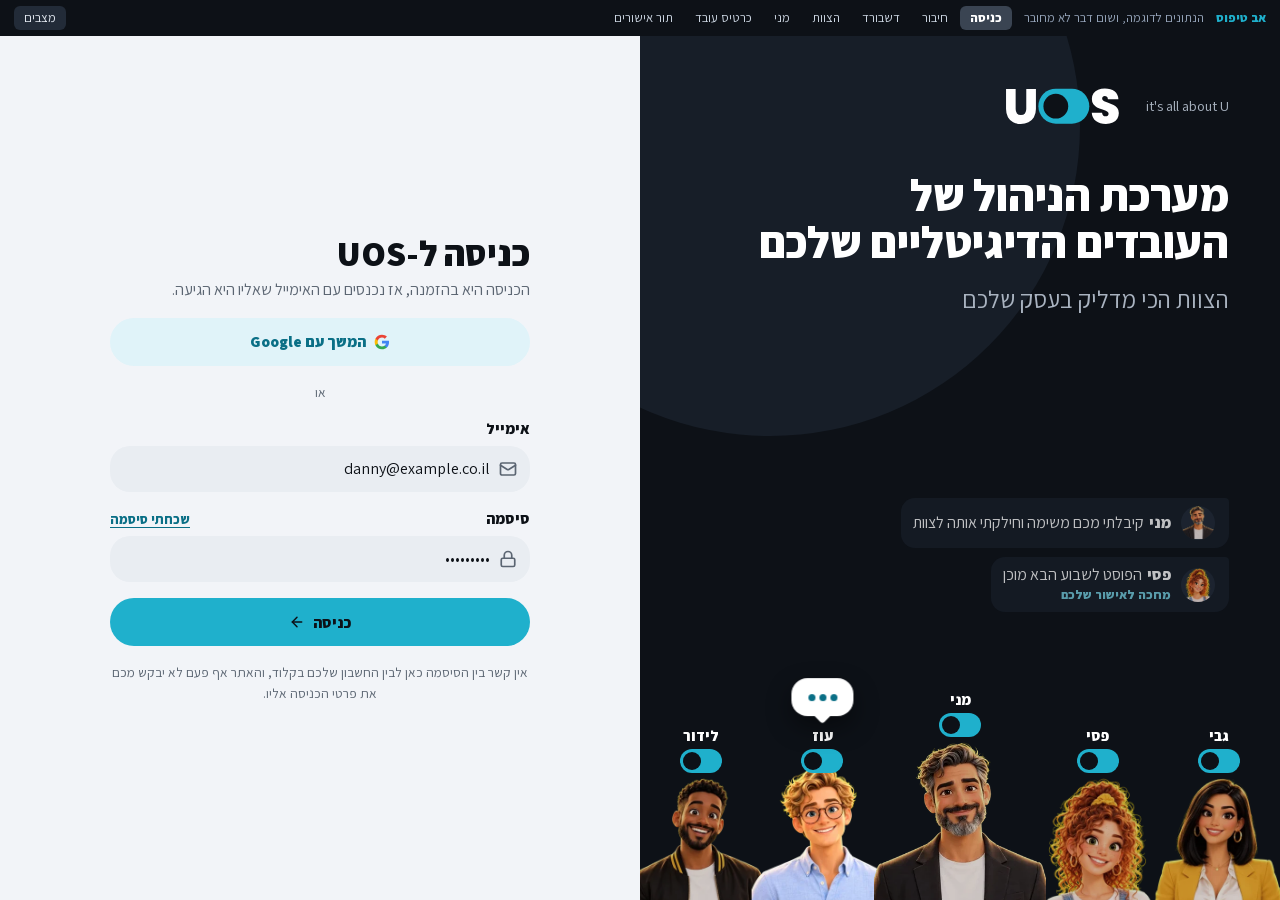
==== index.html @ 850c3c21 "UOS: הדמו במיתוג המאוחד של ארבעת המותגים (קורל #FF6652, שחור המותג, בלי מסגרות, כרטיס 32) Co-Authore" ====
<!DOCTYPE html>
<html lang="he" dir="rtl">
<head>
<meta charset="utf-8">
<meta name="viewport" content="width=device-width, initial-scale=1">
<title>ממשק הניהול של UOS</title>
<link rel="icon" href="data:image/svg+xml,%3Csvg xmlns='http://www.w3.org/2000/svg' viewBox='0 0 48 48'%3E%3Crect width='48' height='48' rx='13' fill='%230D1117'/%3E%3Crect x='7' y='12.3' width='34' height='23.3' rx='11.65' fill='%231FB0CC'/%3E%3Ccircle cx='18.65' cy='24' r='8.27' fill='%23fff'/%3E%3C/svg%3E">
<meta name="robots" content="noindex, nofollow, noarchive, nosnippet">
<meta property="og:title" content="ממשק הניהול של UOS">
<meta property="og:description" content="אב טיפוס, הנתונים לדוגמה">
<style>
@font-face { font-family: 'Assistant'; font-style: normal; font-weight: 400 800; font-display: swap; src: url([data-uri]) format('woff2'); unicode-range: U+0590-05FF, U+200C-2010, U+20AA, U+25CC, U+FB1D-FB4F; }
@font-face { font-family: 'Assistant'; font-style: normal; font-weight: 400 800; font-display: swap; src: url([data-uri]) format('woff2'); unicode-range: U+0000-00FF, U+0131, U+0152-0153, U+02BB-02BC, U+02C6, U+02DA, U+02DC, U+2000-200B, U+2011-206F, U+20AC, U+2122, U+2191, U+2193, U+2212, U+2215, U+FEFF, U+FFFD; }
@font-face { font-family: 'Poppins'; font-style: normal; font-weight: 800; font-display: swap; src: url([data-uri]) format('woff2'); }

/* ספר ארבעת המותגים (references/design/brands/BRANDS.md, 03/11/2026), ובמקום שהוא שותק הספר של נוריקה (projects/ai-os-product/brand, 02/11/2026). הדגש קורל #FF6652, כרטיס 32, שדה 20: חמישה צבעים וסקאלות מתוכם, טקסט שחור על תכלת ועל כתום, תכלת עמוק לטקסט על בהיר.
   בלי גרדיאנטים, בלי מסגרות ובלי קווים מפרידים: הפרדה בגוון רקע ובצל רך. כתום מלא רק לדגש אחד, וכתום רך לאזהרה. */
:root {
  --tq: #1FB0CC; --tq-50: #EDF9FB; --tq-100: #D7F1F6; --tq-200: #AAE1EC; --tq-300: #74CEDF; --tq-700: #136D7E; --tq-800: #0E4D5A; --tq-deep: #0A6F86;
  --or: #FF6652; --or-300: #FFA195; --or-600: #C33A28; --or-50: #FFF3F1; --or-soft: #FFE8E5; --or-ink: #941B0B;
  --ink: #0D1117; --ink-2: #171E28; --ink-3: #222B38; --ink-mut: #A9B3C0; --off: #C6CDD6; --off-dark: #3A4452;
  --bg: #F2F4F8; --fg: #0D1117; --muted: #5B6572; --border: #E9EDF2; --tint: #E9EDF2; --card: #fff; --hover: #F6F8FA; --row: #F2F4F8;
  --brand: var(--tq); --brand-deep: var(--tq-deep); --brand-soft: #E0F3F9; --brand-mid: var(--tq-200); --brand-ink: var(--tq-deep); --on-brand: var(--ink); --wait: var(--or-600);
  --panel: var(--ink); --side: var(--ink); --side-acc: var(--tq); --side-knob: var(--ink); --side-ink: var(--ink); --dot: var(--tq);
  --blue: var(--ink); --blue-soft: var(--tint); --green: var(--tq-deep); --green-soft: #E0F3F9; --red: #AC3424; --red-soft: var(--or-soft);
  --grad: var(--tq);
  --sh: 0 1px 2px rgba(13, 17, 23, .04), 0 6px 20px rgba(13, 17, 23, .06);
  --sh-up: 0 14px 40px rgba(13, 17, 23, .12);
  --ring: 0 0 0 4px rgba(31, 176, 204, .35);
  --r-s: 8px; --r: 14px; --r-lg: 32px;
  --f: 'Assistant', 'Arial Hebrew', Arial, sans-serif; --num: 'Poppins', 'Assistant', Arial, sans-serif; --mono: ui-monospace, Menlo, Consolas, monospace;
  --ease: cubic-bezier(.22, .61, .36, 1); --bar: 36px; --top: 64px;
  color-scheme: light;
}

* { box-sizing: border-box; }
html { height: 100%; }
body { min-height: 100%; } /* לא height: הסרגל הדביק בראש נעלם בגלילה כשהגוף נעצר בגובה החלון */
body { margin: 0; background: var(--bg); color: var(--fg); font-family: var(--f); font-size: 16px; line-height: 1.5; -webkit-font-smoothing: antialiased; }
h1, h2, h3, p, ul, dl, dd { margin: 0; padding: 0; }
ul { list-style: none; }
h1 { font-size: clamp(1.75rem, 2.8vw, 2.25rem); font-weight: 800; line-height: 1.1; }
b, strong { font-weight: 800; }
button { font: inherit; color: inherit; background: none; border: 0; padding: 0; cursor: pointer; text-align: start; }
input, textarea { font: inherit; color: inherit; }
svg.i { width: 18px; height: 18px; flex: none; fill: none; stroke: currentColor; stroke-width: 2.25; stroke-linecap: round; stroke-linejoin: round; }
:focus-visible { outline: 3px solid rgba(31, 176, 204, .55); outline-offset: 2px; border-radius: 8px; }
svg.fi-i { width: 20px; height: 20px; flex: none; fill: currentColor; }
.num { font-variant-numeric: tabular-nums; }
.code { font-family: var(--mono); direction: ltr; unicode-bidi: isolate; }
.muted { color: var(--muted); }

/* סרגל אב הטיפוס, מחוץ למוצר */
.proto { position: sticky; top: 0; z-index: 60; height: var(--bar); display: flex; align-items: center; gap: 12px; padding: 0 14px; background: var(--fg); color: #fff; font-size: .8rem; }
.proto b { white-space: nowrap; color: var(--brand); }
.proto-note { color: #94A3B8; white-space: nowrap; }
.chips { display: flex; gap: 2px; overflow-x: auto; scrollbar-width: none; flex: 1; min-width: 0; }
.chips::-webkit-scrollbar { display: none; }
.chip { padding: 2px 10px; border-radius: 6px; white-space: nowrap; color: #CBD5E1; }
.chip:hover { background: var(--ink-3); color: #fff; }
.chip[aria-current="true"] { background: var(--off-dark); color: #fff; font-weight: 800; }
.proto-more { position: relative; flex: none; }
.proto-btn { background: var(--ink-3); border-radius: 6px; padding: 2px 10px; white-space: nowrap; color: #E2E8F0; }
.proto-btn:hover { background: var(--off-dark); }
.proto :focus-visible { outline-color: var(--brand); }
.pop { position: absolute; top: calc(100% + 6px); inset-inline-end: 0; width: 280px; background: #fff; color: var(--fg); border-radius: var(--r); box-shadow: var(--sh-up); padding: 14px; display: grid; gap: 12px; z-index: 70; font-size: .84rem; }
.pop .lbl { display: block; font-weight: 800; margin-bottom: 4px; }
.pop :focus-visible { outline-color: var(--brand-deep); }
.mode { display: flex; background: var(--bg); border-radius: 8px; padding: 3px; gap: 2px; }
.mode button { flex: 1; text-align: center; border-radius: 6px; padding: 3px 6px; }
.mode button[aria-pressed="true"] { background: #fff; box-shadow: var(--sh); font-weight: 800; }

/* מעטפת */
.shell { display: grid; grid-template-columns: 256px minmax(0, 1fr); min-height: calc(100% - var(--bar)); }
.sidenav { position: sticky; top: var(--bar); height: calc(100vh - var(--bar)); background: var(--side); color: #fff; display: flex; flex-direction: column; }
.brand { height: var(--top); display: flex; align-items: center; padding-inline: 20px; flex: none; }
.brand .logo { color: #fff; }
.brand .lg-pill, .white-logo .lg-pill { fill: var(--side-acc); }
.brand .lg-knob, .white-logo .lg-knob { fill: var(--side-knob); }
.logo { display: inline-flex; align-items: center; direction: ltr; color: var(--fg); }
.lg { display: block; height: 22px; width: auto; }
.lg-pill { fill: var(--dot); }
.lg-knob { fill: #fff; }

.navs { flex: 1; overflow-y: auto; padding: 16px 10px; display: grid; gap: 18px; align-content: start; }
.navs .all { display: grid; gap: 18px; }
.navs small { display: block; padding: 0 12px 6px; color: var(--ink-mut); font-size: .76rem; font-weight: 800; }
.navs ul { display: grid; gap: 2px; }
.nv { --ic2: var(--ink); position: relative; display: flex; align-items: center; gap: 12px; width: 100%; padding: 10px 12px; border-radius: var(--r); font-weight: 800; font-size: .95rem; color: hsl(0 0% 100% / .82); transition: background .15s, color .15s; }
.nv svg.i, .nv svg.fi-i { width: 20px; height: 20px; color: var(--ink-mut); transition: color .15s; }
.nv:hover { --ic2: var(--ink-2); background: var(--ink-2); color: #fff; }
.nv[aria-current="page"] { --ic2: var(--ink-3); background: var(--ink-3); color: #fff; }
.nv[aria-current="page"] svg.i, .nv[aria-current="page"] svg.fi-i { color: var(--side-acc); }
.nv-count { margin-inline-start: auto; min-width: 21px; height: 21px; padding: 0 6px; border-radius: 999px; background: var(--side-acc); color: var(--side-ink); font-family: var(--num); font-size: .72rem; font-weight: 800; display: inline-grid; place-items: center; }
.nav-foot { padding: 10px; display: grid; gap: 2px; }
.topbar { position: sticky; top: var(--bar); z-index: 40; height: var(--top); background: #fff; display: flex; align-items: center; justify-content: space-between; gap: 12px; padding-inline: clamp(16px, 2.4vw, 32px); }
.acct { display: flex; align-items: center; gap: 10px; font-weight: 800; min-width: 0; }
.top-logo { display: none; }
.pcchip { display: inline-flex; align-items: center; gap: 7px; font-size: .84rem; font-weight: 400; color: var(--muted); padding-inline-start: 8px; white-space: nowrap; }
.top-act { display: flex; align-items: center; gap: 8px; }
.top-act .btn { height: 44px; }
.hb-lab { display: none; }
.iconbtn { --ic2: var(--bg); position: relative; width: 44px; height: 44px; display: grid; place-items: center; border-radius: 999px; background: var(--bg); color: var(--fg); transition: background .15s; }
.iconbtn:hover { --ic2: var(--tint); background: var(--tint); }
.iconbtn .dotn { position: absolute; top: -6px; inset-inline-end: -6px; min-width: 18px; height: 18px; padding: 0 4px; border-radius: 999px; background: var(--or); color: var(--ink); font-family: var(--num); font-size: .66rem; font-weight: 800; display: grid; place-items: center; }
.iconbtn .dotn.tq { background: var(--tq); }
main { padding: clamp(18px, 2.4vw, 32px); padding-bottom: 64px; min-width: 0; }
.page { max-width: 1240px; margin-inline: auto; display: grid; gap: 24px; }
.page.enter > * { animation: rise .32s var(--ease) both; }
.page.enter > *:nth-child(2) { animation-delay: .04s; }
.page.enter > *:nth-child(3) { animation-delay: .08s; }
.page.enter > *:nth-child(4) { animation-delay: .12s; }
@keyframes rise { from { opacity: 0; transform: translateY(6px); } to { opacity: 1; transform: none; } }
.head { display: flex; flex-wrap: wrap; gap: 10px 20px; align-items: flex-end; justify-content: space-between; }
.head small { display: block; color: var(--muted); font-size: .88rem; margin-bottom: 3px; }
.lead { color: var(--muted); max-width: 66ch; margin-top: 5px; }
.back { font-weight: 800; font-size: .9rem; color: var(--muted); display: inline-flex; gap: 4px; align-items: center; width: fit-content; }
.back:hover { color: var(--fg); }
.back svg.i { width: 16px; height: 16px; }

/* כפתורים */
/* הכפתורים מהספר: עגולים לגמרי, ראשי בתכלת עם טקסט שחור, משני בתכלת רך, ושום כפתור אדום */
.btn { display: inline-flex; align-items: center; justify-content: center; gap: 8px; min-height: 44px; border-radius: 999px; padding: 0 22px; font-weight: 800; font-size: .95rem; white-space: nowrap; transition: background .2s, color .2s, box-shadow .2s; }
.btn:focus-visible { outline: 0; box-shadow: var(--ring); }
.btn svg.i { width: 16px; height: 16px; }
.btn.pri { background: var(--tq); color: var(--ink); }
.btn.pri:hover { background: #4CC4DB; }
.btn.pri:active { background: #1593AD; }
.btn.line { background: var(--brand-soft); color: var(--brand-deep); }
.btn.line:hover { background: var(--tq-100); }
.btn.ghost-red { color: var(--brand-deep); }
.btn.ghost-red:hover { background: var(--tq-50); }
.btn.redline { background: var(--tint); color: var(--fg); }
.btn.redline:hover { background: var(--off); }
.btn.redfill { background: var(--ink); color: #fff; }
.btn.sim { color: var(--muted); background: var(--tint); font-weight: 800; }
.btn.sim:hover { background: var(--off); }
.btn.sm { min-height: 36px; padding: 0 16px; font-size: .88rem; }
.btn.full { width: 100%; min-height: 48px; }
.link { color: var(--muted); font-size: .87rem; font-weight: 800; display: inline-flex; align-items: center; gap: 5px; white-space: nowrap; }
.link:hover { color: var(--fg); }
.link svg.i { width: 15px; height: 15px; }
.tlink { color: var(--brand-ink); font-weight: 800; text-decoration: underline; text-underline-offset: 3px; }

/* כרטיסים */
.card { background: var(--card); border-radius: var(--r-lg); box-shadow: var(--sh); min-width: 0; }
.card-h { display: flex; align-items: center; justify-content: space-between; gap: 14px; padding: 18px 20px 12px; }
.card-h h2 { font-size: 1.15rem; font-weight: 800; line-height: 1.25; }
.card-h small { display: block; color: var(--muted); font-size: .84rem; }
.card-b { padding: 16px 20px; }
.pill { display: inline-flex; align-items: center; gap: 5px; border-radius: 999px; padding: 2px 10px; font-size: .78rem; font-weight: 800; white-space: nowrap; }
.pill.accent { background: var(--brand-soft); color: var(--brand-ink); }
.pill.green { background: var(--green-soft); color: var(--green); }
.pill.red { background: var(--or-soft); color: var(--or-ink); }
.pill.blue { background: var(--blue-soft); color: var(--blue); }
.pill.gray { background: var(--tint); color: var(--muted); }
.dot { display: inline-block; width: 8px; height: 8px; border-radius: 50%; flex: none; background: var(--tq); }
.dot.live { animation: ping 2.2s ease-out infinite; }
.dot.bad { background: var(--or-600); }
.dot.off { background: var(--off); }
.dot.wait { background: var(--wait); animation: pingg 1.8s ease-out infinite; }
@keyframes ping { 0% { box-shadow: 0 0 0 0 rgba(31, 176, 204, .5); } 100% { box-shadow: 0 0 0 8px rgba(31, 176, 204, 0); } }
@keyframes pingg { 0% { box-shadow: 0 0 0 0 rgba(255, 102, 82, .55); } 100% { box-shadow: 0 0 0 9px rgba(255, 102, 82, 0); } }

/* דמות */
.face { display: inline-block; flex: none; border-radius: 50%; object-fit: cover; object-position: top center; background: var(--brand-soft); width: 40px; height: 40px; }
.face.s { width: 30px; height: 30px; }
.face.l { width: 46px; height: 46px; }
.off-face { filter: grayscale(1); opacity: .65; }
.stack { display: inline-flex; }
.stack .face { width: 30px; height: 30px; box-shadow: 0 0 0 2px #fff; }
.stack .face + .face { margin-inline-start: -9px; }

/* התראה */
.alert { display: flex; flex-wrap: wrap; align-items: center; gap: 6px 12px; border-radius: var(--r); padding: 11px 16px; }
.alert svg.i { flex: none; }
.alert b { font-weight: 800; }
.alert span { flex: 1 1 300px; }
.alert.red { background: var(--or-soft); color: var(--or-ink); }
.alert.red svg.i { color: var(--or-600); }
.alert.solid { background: var(--ink); color: #fff; } /* לא קורל: הדגש רק בפרט קטן, וכאן הוא כבר על הפעמון */

/* כרטיסי נתון */
.tiles { display: grid; grid-template-columns: repeat(4, minmax(0, 1fr)); gap: 16px; }
.tile { position: relative; overflow: hidden; display: flex; flex-direction: column; gap: 12px; width: 100%; padding: 18px 20px; background: #fff; border-radius: var(--r-lg); box-shadow: var(--sh); transition: transform .22s var(--ease), box-shadow .22s var(--ease); }
button.tile:hover { transform: translateY(-2px); box-shadow: var(--sh-up); }
.tile > * { position: relative; }
.tile .ic { --ic2: var(--t-bg); width: 46px; height: 46px; border-radius: var(--r); background: var(--t-bg); color: var(--t-fg); display: grid; place-items: center; }
.tile .ic svg.i, .tile .ic svg.fi-i { width: 26px; height: 26px; }
.tile .lab { color: var(--muted); font-size: .88rem; }
.tile .val { font-family: var(--num); font-size: 1.85rem; font-weight: 800; line-height: 1.1; }
.tile .val small { font-size: .95rem; font-weight: 400; color: var(--muted); letter-spacing: 0; }
.tile .sub { color: var(--muted); font-size: .82rem; margin-top: 3px; }
.t-accent { --t-bg: var(--brand-soft); --t-fg: var(--tq); }
.t-green { --t-bg: var(--brand-soft); --t-fg: var(--tq); }
.t-red { --t-bg: var(--or-soft); --t-fg: var(--or-600); }
.t-blue { --t-bg: var(--tint); --t-fg: var(--ink); }

/* לוח הצוות */
.board-th, .bw { display: grid; grid-template-columns: minmax(210px, 1.5fr) minmax(170px, 1fr) minmax(190px, auto) 56px 38px; gap: 16px; align-items: center; padding-inline: 20px; }
.board-th { padding-block: 4px 6px; margin-inline: 10px; font-size: .8rem; font-weight: 800; color: var(--muted); }
.bw { padding-block: 12px; margin: 0 10px 6px; border-radius: var(--r); background: var(--row); transition: background .15s; }
.bw:hover { background: var(--tq-50); }
.bw.late { background: var(--or-50); }
.bw-who { display: flex; align-items: center; gap: 12px; min-width: 0; width: 100%; }
.bw-who b { display: block; font-weight: 800; font-size: 1rem; line-height: 1.25; transition: color .15s; }
.bw-who small { display: block; color: var(--muted); font-size: .84rem; line-height: 1.3; }
.bw-who:hover b { color: var(--brand-deep); }
.hb { display: flex; align-items: center; gap: 9px; font-size: .9rem; font-weight: 800; }
.hb.bad { color: var(--red); }
.hb.off { color: var(--muted); font-weight: 400; }
.sync { display: block; font-size: .78rem; font-weight: 400; color: var(--muted); }
.lvcell { display: grid; gap: 3px; justify-items: start; }
.lvcell small { font-size: .78rem; color: var(--muted); }
.lvs { display: inline-flex; background: var(--tint); border-radius: 999px; padding: 3px; gap: 2px; }
.lvs button { width: 34px; height: 30px; border-radius: 999px; text-align: center; font-family: var(--num); font-weight: 800; font-size: .86rem; color: var(--muted); transition: background .15s, color .15s; }
.lvs button:hover { color: var(--fg); background: #fff; }
.lvs button[aria-pressed="true"] { background: var(--tq); color: var(--ink); }
.bw.off .lvs { opacity: .55; }
/* המתג מהספר: דלוק בתכלת עם ידית שחורה, כבוי באפור עם ידית לבנה. בעברית הידית של הדלוק בצד שמאל, כמו בלוגו */
.sw { position: relative; width: 42px; height: 24px; border-radius: 999px; background: var(--off); flex: none; transition: background .25s; }
.sw::before { content: ""; position: absolute; inset: -10px; }
.sw::after { content: ""; position: absolute; top: 3px; right: 3px; width: 18px; height: 18px; border-radius: 50%; background: #fff; box-shadow: 0 1px 3px rgba(0, 0, 0, .25); transition: right .45s ease-in-out, background .25s; }
.sw[aria-checked="true"] { background: var(--tq); }
.sw[aria-checked="true"]::after { right: 21px; background: var(--ink); box-shadow: none; }
.sw:disabled { opacity: .45; cursor: not-allowed; }
.rowconfirm { display: flex; flex-wrap: wrap; align-items: center; gap: 8px 14px; padding: 12px 20px; margin: 0 10px 6px; border-radius: var(--r); background: var(--brand-soft); }
.rowconfirm span { flex: 1 1 320px; }
.rowconfirm b { font-weight: 800; }
.board-foot { display: flex; flex-wrap: wrap; align-items: center; justify-content: space-between; gap: 10px 16px; padding: 12px 20px; }
.guard { display: inline-flex; align-items: center; gap: 8px; color: var(--muted); font-size: .88rem; }
.guard svg.i { color: var(--green); }
.two { display: grid; grid-template-columns: repeat(2, minmax(0, 1fr)); gap: 20px; align-items: start; }
.lrow { display: flex; align-items: center; gap: 12px; padding: 11px 16px; margin: 0 10px 6px; width: calc(100% - 20px); border-radius: var(--r); background: var(--row); }
.lrow:last-child { margin-bottom: 10px; }
button.lrow:hover { background: var(--tq-50); }
.lrow .tx { flex: 1; min-width: 0; }
.lrow b { display: block; font-weight: 800; line-height: 1.3; }
.lrow small { display: block; color: var(--muted); font-size: .82rem; }
.lrow time { color: var(--muted); font-size: .84rem; white-space: nowrap; }
.empty { display: grid; justify-items: center; text-align: center; gap: 6px; padding: 34px 20px; }
.empty .eic { --ic2: var(--tq-50); width: 64px; height: 64px; border-radius: 50%; background: var(--tq-50); color: var(--tq); display: grid; place-items: center; margin-bottom: 6px; }
.empty .eic svg { width: 30px; height: 30px; }
.empty b { font-weight: 800; font-size: 1.05rem; }
.empty p { color: var(--muted); max-width: 48ch; }

/* כניסה */
.login { display: grid; grid-template-columns: minmax(0, 1fr) minmax(0, 1fr); min-height: calc(100vh - var(--bar)); }
.login-side { position: relative; overflow: hidden; background: var(--panel); color: #fff; display: flex; flex-direction: column; padding: clamp(28px, 4vw, 56px); gap: 18px; }
.login-side::before { content: ""; position: absolute; width: 620px; height: 620px; border-radius: 50%; top: -220px; inset-inline-end: -180px; background: var(--ink-2); }
.white-logo { position: relative; display: inline-flex; align-items: center; gap: 5px; direction: ltr; align-self: flex-start; }
.white-logo { color: #fff; }
.white-logo .lg { height: clamp(34px, 3vw, 46px); }
.lg-btn { display: block; padding: 0; background: none; border: 0; color: inherit; cursor: pointer; }
.lg-knob { transition: transform .5s ease-in-out; }
.lg-pill { transition: fill .3s; }
.lg-btn.idle .lg-knob { animation: lg-knob 6s var(--ease) infinite; }
.lg-btn[aria-pressed="false"] .lg-knob, .logo:hover .lg-knob { transform: translateX(46px); }
.lg-btn[aria-pressed="false"] .lg-pill { fill: var(--off-dark); }
@keyframes lg-knob { 0%, 58% { transform: none; } 66%, 82% { transform: translateX(46px); } 90%, 100% { transform: none; } }
.white-logo i { width: 0; margin-inline: 8px; }
.white-logo .t { font-size: .92rem; font-weight: 400; color: var(--ink-mut); }
.login-side h2 { position: relative; font-size: clamp(2.1rem, 3.5vw, 4.4rem); font-weight: 800; line-height: 1.06; margin-top: clamp(10px, 3vh, 36px); color: #fff; }
.login-side p { position: relative; font-size: clamp(1.2rem, 1.9vw, 1.9rem); font-weight: 400; line-height: 1.25; color: var(--ink-mut); }
.lu-feed { position: relative; flex: 1 1 0; min-height: 130px; display: flex; flex-direction: column; justify-content: flex-end; align-items: flex-start; gap: 9px; overflow: hidden; -webkit-mask-image: linear-gradient(180deg, transparent 0, #000 30px); mask-image: linear-gradient(180deg, transparent 0, #000 30px); }
.lu-card { flex: none; display: flex; align-items: center; gap: 10px; max-width: min(500px, 100%); padding: 8px 14px 8px 12px; border-radius: 14px; background: var(--ink-2); border: 0; color: #fff; line-height: 1.3; transition: opacity .35s, transform .4s var(--ease); }
.lu-card { border-start-start-radius: 4px; }
.lu-card.old { opacity: .74; }
.lu-card.fresh { animation: lu-fresh 1.1s var(--ease); }
@keyframes lu-fresh { from { background: var(--tq-800); } }
.lu-fly { position: absolute; top: 0; left: 0; z-index: 6; opacity: 0; pointer-events: none; transform-origin: var(--tail) 100%; transition: transform .52s cubic-bezier(.3, 1.28, .6, 1), opacity .12s; will-change: transform; }
.lu-fly.on { opacity: 1; }
.lu-fly.open { transition: transform .3s var(--ease), width .3s var(--ease), height .3s var(--ease); }
.lu-fly.land { transition: transform .58s cubic-bezier(.45, .05, .2, 1), width .58s cubic-bezier(.45, .05, .2, 1), height .58s cubic-bezier(.45, .05, .2, 1); }
.lu-bub { position: relative; overflow: hidden; width: 100%; height: 100%; max-width: none; background: #fff; border-radius: 16px; color: var(--fg); box-shadow: 0 10px 26px rgba(0, 0, 0, .45); transition: background .5s, border-color .5s, border-radius .5s, color .5s, box-shadow .5s; }
.lu-fly.land .lu-bub { background: var(--ink-2); border-radius: 14px; border-start-start-radius: 4px; color: #fff; box-shadow: none; }
.lu-card.lu-bub img { width: 0; margin-inline-end: -10px; opacity: 0; transition: width .58s cubic-bezier(.45, .05, .2, 1), margin .58s cubic-bezier(.45, .05, .2, 1), opacity .35s; }
.lu-fly.land .lu-bub img { width: 34px; margin-inline-end: 0; opacity: 1; }
.lu-fly .lu-tx { flex: none; width: var(--tw); opacity: 0; transition: opacity .22s .08s; }
.lu-fly.open .lu-tx { opacity: 1; }
.lu-card.lu-bub .lu-ap { color: var(--brand-deep); transition: color .5s; }
.lu-fly.land .lu-bub .lu-ap { color: var(--tq-300); }
.lu-dots { position: absolute; inset: 0; display: flex; align-items: center; justify-content: center; gap: 4px; transition: opacity .14s; }
.lu-dots i { width: 7px; height: 7px; border-radius: 50%; background: var(--brand-deep); animation: tdot 1s infinite; }
.lu-dots i:nth-child(2) { animation-delay: .15s; }
.lu-dots i:nth-child(3) { animation-delay: .3s; }
.lu-fly.open .lu-dots { opacity: 0; }
.lu-tail { position: absolute; top: 100%; left: var(--tail); width: 14px; height: 14px; margin: -9px 0 0 -7px; border-radius: 3px; background: #fff; transform: rotate(45deg); transition: left .3s var(--ease), opacity .16s; }
.lu-fly.land .lu-tail { opacity: 0; }
.lu-card.in { animation: lu-in .42s var(--ease) both; }
.lu-card img { flex: none; width: 34px; height: 34px; border-radius: 50%; object-fit: cover; object-position: top center; background: var(--ink-3); }
.lu-card b { font-weight: 800; margin-inline-end: 5px; }
.lu-card .lu-ap { display: block; margin-top: 1px; color: var(--tq-300); font-size: .8rem; font-weight: 800; }
@keyframes lu-in { from { opacity: 0; transform: translateY(12px); } }
.lineup { position: relative; margin-inline: calc(clamp(28px, 4vw, 56px) * -1); margin-bottom: calc(clamp(28px, 4vw, 56px) * -1 - 14px); display: flex; justify-content: center; align-items: flex-end; }
.lu { position: relative; flex: 1 1 19%; min-width: 0; display: flex; flex-direction: column; align-items: center; transition: transform .38s var(--ease); }
.lu:nth-child(3) { flex-basis: 24%; z-index: 2; }
.lu:nth-child(2), .lu:nth-child(4) { z-index: 1; }
.lu:nth-child(2) { transition-delay: .05s; } .lu:nth-child(3) { transition-delay: .1s; } .lu:nth-child(4) { transition-delay: .15s; } .lu:nth-child(5) { transition-delay: .2s; }
.lu img { display: block; width: 112%; max-width: none; margin-inline: -6%; height: auto; transform-origin: 50% 100%; transition: transform .38s var(--ease), filter .38s; }
.lu.talk img { transform: translateY(-7px) scale(1.035); }
.lineup.speaking .lu:not(.talk):not(.off) img { filter: brightness(.82) saturate(.88); }
.lu.off { transform: translateY(16px); }
.lu.off img { filter: grayscale(1) brightness(.68); }
.lu-c { position: relative; z-index: 3; display: flex; flex-direction: column; align-items: center; gap: 5px; margin-bottom: 5px; color: #fff; font-size: .92rem; font-weight: 800; line-height: 1; }
.lu .sw { background: var(--off-dark); }
.lu .sw[aria-checked="true"] { background: var(--side-acc); }
.lu .sw[aria-checked="true"]::after { background: var(--side-knob); }
@media (prefers-reduced-motion: reduce) { .lg-btn.idle .lg-knob, .lu-card.in { animation: none; } }
.login-form { background: var(--bg); display: grid; place-items: center; padding: clamp(24px, 4vw, 56px); }
.login-form .inner { width: min(420px, 100%); display: grid; gap: 16px; }
.field { display: grid; gap: 6px; }
.field label, .flabel { font-weight: 800; font-size: .93rem; display: flex; justify-content: space-between; align-items: baseline; }
.inwrap { position: relative; }
.inwrap svg.i { position: absolute; inset-inline-start: 13px; top: 50%; transform: translateY(-50%); color: var(--muted); pointer-events: none; }
.field input, .field textarea { width: 100%; min-height: 46px; padding: 10px 16px; border: 0; border-radius: 20px; background: var(--tint); transition: background .15s, box-shadow .15s; }
.inwrap input { padding-inline-start: 40px; }
.inwrap input.ltr { padding-right: 40px; padding-left: 14px; }
.field input:focus, .field textarea:focus { outline: 0; background: #fff; box-shadow: var(--ring); }
input.ltr { direction: ltr; text-align: right; }
.or { display: flex; align-items: center; justify-content: center; color: var(--muted); font-size: .84rem; }
.fine { color: var(--muted); font-size: .84rem; text-align: center; }

/* חיבור */
.stage { position: relative; display: grid; grid-template-columns: 1fr minmax(90px, 1.3fr) 1fr; align-items: center; gap: 8px; padding: 26px clamp(16px, 4vw, 48px) 20px; background: var(--tq-50); border-radius: var(--r-lg) var(--r-lg) 0 0; }
.stage.ok { background: var(--brand-soft); }
.node { display: grid; justify-items: center; gap: 5px; text-align: center; min-width: 0; }
.node-ic { --ic2: #fff; width: 68px; height: 68px; border-radius: var(--r-lg); background: #fff; box-shadow: var(--sh-up); display: grid; place-items: center; }
.node-ic svg.i, .node-ic svg.fi-i { width: 34px; height: 34px; color: var(--tq); }
.node-ic .mark { display: block; width: 42px; height: auto; color: var(--fg); }
.node b { font-weight: 800; }
.node small { color: var(--muted); font-size: .82rem; }
.wire { position: relative; height: 4px; border-radius: 4px; margin-top: -40px; background-image: repeating-linear-gradient(90deg, var(--brand) 0 8px, transparent 8px 16px); background-size: 16px 4px; animation: flow .7s linear infinite; }
@keyframes flow { to { background-position: -16px 0; } }
.stage.ok .wire { background: var(--tq); animation: none; }
.wire .chk { position: absolute; top: 50%; left: 50%; translate: -50% -50%; width: 30px; height: 30px; border-radius: 50%; background: var(--tq); color: var(--ink); display: grid; place-items: center; box-shadow: 0 0 0 4px var(--brand-soft); animation: pop .35s var(--ease) both; }
.wire .chk svg.i { width: 16px; height: 16px; }
@keyframes pop { from { opacity: 0; scale: .6; } to { opacity: 1; scale: 1; } }
.waitline { display: flex; align-items: center; justify-content: center; gap: 12px; font-weight: 800; padding: 12px 20px; flex-wrap: wrap; }
.conn { display: grid; grid-template-columns: minmax(0, 1.55fr) minmax(290px, 1fr); gap: 20px; align-items: start; }
.steps { display: grid; padding: 6px 20px 8px; }
.step { position: relative; display: grid; grid-template-columns: 34px minmax(0, 1fr); gap: 14px; padding: 15px 0; }
.step:not(:last-child)::before { content: ""; position: absolute; inset-inline-start: 16px; top: 52px; bottom: -12px; width: 2px; background: var(--border); }
.step .n { width: 34px; height: 34px; border-radius: 50%; background: var(--grad); color: var(--on-brand); display: grid; place-items: center; font-family: var(--num); font-weight: 800; font-size: .9rem; position: relative; }
.step h3 { font-size: 1.02rem; font-weight: 800; line-height: 1.35; margin-top: 4px; }
.step p { color: var(--muted); font-size: .92rem; }
.step .body { display: grid; gap: 9px; min-width: 0; }
.cmd { display: flex; align-items: center; gap: 8px; justify-content: space-between; background: var(--brand-soft); border-radius: var(--r); padding: 8px; }
.cmd .code { font-size: 1.06rem; font-weight: 800; padding-inline: 10px; white-space: nowrap; overflow-x: auto; scrollbar-width: none; }
.meta { display: flex; flex-wrap: wrap; gap: 6px 14px; color: var(--muted); font-size: .86rem; align-items: center; }
.meta .tm { display: inline-flex; align-items: center; gap: 5px; }
.meta svg.i { width: 15px; height: 15px; }
.chatmock { background: var(--ink); color: var(--tint); border-radius: var(--r); padding: 12px 14px; font-size: .9rem; display: grid; gap: 6px; }
.chatmock .q { direction: ltr; text-align: right; font-family: var(--mono); font-size: .84rem; color: var(--brand); }
.flowh { display: flex; align-items: center; gap: 9px; font-weight: 800; }
.flowh .fi { --ic2: var(--brand-soft); width: 38px; height: 38px; border-radius: 12px; display: grid; place-items: center; background: var(--brand-soft); color: var(--tq); }
.flowh .fi svg.i, .flowh .fi svg.fi-i { width: 22px; height: 22px; }
.flow { display: grid; gap: 7px; padding: 10px 0 0; font-size: .92rem; }
.flow li { display: flex; gap: 8px; }
.flow svg.i { width: 15px; height: 15px; margin-top: 4px; color: var(--muted); }
.flowbox + .flowbox { margin-top: 24px; }
.okfaces { display: flex; flex-wrap: wrap; justify-content: center; gap: 16px 22px; padding: 18px 20px 6px; }
.okfaces div { display: grid; justify-items: center; gap: 5px; animation: pop .4s var(--ease) both; font-weight: 800; }
.okfaces .face { width: 72px; height: 72px; }
.okfaces small { color: var(--muted); font-weight: 400; font-size: .8rem; }
.okcta { display: flex; justify-content: center; padding: 14px 20px 22px; }
.kv { display: grid; grid-template-columns: max-content minmax(0, 1fr); gap: 0 28px; }
.kv > * { padding: 9px 0; }
.kv dt { color: var(--muted); }
.kv dd { font-weight: 800; }
.confirm { background: var(--bg); border-radius: var(--r); padding: 12px 14px; display: grid; gap: 10px; }
.confirm .row { display: flex; gap: 8px; flex-wrap: wrap; }

/* כרטיס עובד */
.wh { position: relative; overflow: hidden; display: flex; flex-wrap: wrap; align-items: flex-end; gap: 12px 22px; padding: 22px 24px 0; background: var(--tq-50); }
.wh::before { content: ""; position: absolute; width: 230px; height: 230px; border-radius: 50%; inset-inline-start: -30px; top: 6px; background: var(--tq-100); }
.wh .port { position: relative; width: 148px; height: 148px; display: block; object-fit: contain; object-position: bottom; flex: none; }
.wh.isoff .port { filter: grayscale(1); opacity: .7; }
.wh .txt { position: relative; flex: 1 1 280px; min-width: 0; padding-bottom: 20px; align-self: center; }
.wh h1 { font-size: 2rem; }
.wh .tt { font-weight: 800; font-size: 1.04rem; }
.wh .pills { display: flex; flex-wrap: wrap; gap: 6px; margin-top: 9px; }
.swbox { position: relative; display: flex; align-items: center; gap: 12px; background: #fff; border-radius: var(--r); box-shadow: var(--sh); padding: 10px 14px; margin-bottom: 20px; align-self: center; }
.swbox b { display: block; line-height: 1.2; font-weight: 800; }
.swbox small { color: var(--muted); font-size: .8rem; }
.ladder { display: grid; grid-template-columns: repeat(4, minmax(0, 1fr)); padding: 18px 12px 8px; }
.rung { position: relative; display: grid; justify-items: center; align-content: start; text-align: center; gap: 4px; padding: 0 10px 8px; border-radius: 12px; }
.rung::before { content: ""; position: absolute; top: 17px; inset-inline-start: 50%; width: 100%; height: 3px; background: var(--border); }
.rung:last-child::before { display: none; }
.rung.past::before { background: var(--brand); }
.rung .n { position: relative; width: 36px; height: 36px; border-radius: 50%; background: var(--tint); display: grid; place-items: center; font-family: var(--num); font-weight: 800; color: var(--muted); transition: background .15s, transform .15s; }
.rung.past .n { background: var(--brand-soft); color: var(--brand-deep); }
.rung[aria-pressed="true"] .n { background: var(--tq); color: var(--ink); box-shadow: 0 0 0 5px rgba(31, 176, 204, .25); }
.rung:hover .n { transform: scale(1.08); }
.rung[aria-disabled="true"] { cursor: help; }
.rung[aria-disabled="true"]:hover .n { transform: none; }
.rung b { font-weight: 800; margin-top: 6px; line-height: 1.25; }
.rung small { color: var(--muted); font-size: .84rem; line-height: 1.35; max-width: 24ch; }
.wgrid { display: grid; grid-template-columns: minmax(0, 1.25fr) minmax(0, 1fr); gap: 20px; align-items: start; }
.hbbig { font-size: 1.3rem; font-weight: 800; line-height: 1.2; }
.hbbig.bad { color: var(--red); }
.chart { display: block; width: 100%; height: auto; margin-top: 10px; }
.chartf { display: flex; justify-content: space-between; color: var(--muted); font-size: .78rem; margin-top: 2px; }
.tl { position: relative; display: grid; gap: 14px; padding: 16px 20px; }
.tl::before { content: ""; position: absolute; inset-inline-start: 24px; top: 24px; bottom: 28px; width: 2px; background: var(--border); }
.tl li { position: relative; display: grid; grid-template-columns: 10px minmax(0, 1fr) auto; gap: 12px; align-items: baseline; }
.tl .d { width: 10px; height: 10px; border-radius: 50%; background: var(--tq); box-shadow: 0 0 0 3px #fff; position: relative; top: 1px; }
.tl .d.stop { background: var(--or-600); }
.tl .d.ask { background: var(--ink); }
.tl time { color: var(--muted); font-size: .82rem; white-space: nowrap; }
.mstats { display: grid; grid-template-columns: repeat(2, minmax(0, 1fr)); gap: 12px; }
.mstat { background: var(--bg); border-radius: var(--r); padding: 12px 16px; }
.mstat b { display: block; font-family: var(--num); font-size: 1.45rem; font-weight: 800; line-height: 1.1; }
.mstat small { color: var(--muted); font-size: .82rem; }

/* תור האישורים */
.inbox { display: grid; grid-template-columns: 340px minmax(0, 1fr); overflow: hidden; }
.ilist { background: #fff; min-width: 0; padding-bottom: 8px; }
.iitem { position: relative; display: grid; grid-template-columns: 40px minmax(0, 1fr); gap: 11px; padding: 13px 14px; margin: 0 8px 4px; width: calc(100% - 16px); border-radius: var(--r); transition: background .15s; }
.iitem:hover { background: var(--hover); }
.iitem[aria-current="true"] { background: var(--brand-soft); }
.iitem b { display: block; font-weight: 800; line-height: 1.3; }
.iitem small { display: block; color: var(--muted); font-size: .82rem; margin-top: 2px; }
.iitem .pill { margin-top: 6px; }
.idone { padding: 12px 16px 14px; }
.idone h3 { font-size: .8rem; font-weight: 800; color: var(--muted); margin-bottom: 6px; }
.idone li { display: flex; align-items: center; justify-content: space-between; gap: 8px; padding: 6px 0; font-size: .88rem; }
.idetail { padding: 22px clamp(16px, 2.4vw, 30px) 24px; display: grid; gap: 16px; align-content: start; background: var(--hover); min-width: 0; }
.dhead { display: grid; grid-template-columns: 46px minmax(0, 1fr) auto; gap: 12px; align-items: center; }
.dhead h2 { font-size: 1.22rem; font-weight: 800; line-height: 1.25; }
.dhead small { color: var(--muted); font-size: .86rem; }
.preview { background: #fff; border-radius: var(--r-lg); box-shadow: var(--sh); max-width: 600px; overflow: hidden; }
.pv-h { display: flex; align-items: center; gap: 10px; padding: 14px 16px 8px; }
.pv-h .pva { width: 34px; height: 34px; border-radius: 50%; background: var(--blue-soft); color: var(--blue); display: grid; place-items: center; font-weight: 800; flex: none; }
.pv-h b { display: block; line-height: 1.2; font-weight: 800; }
.pv-h small { color: var(--muted); font-size: .8rem; }
.pv-b { padding: 13px 16px 15px; }
.mailh { display: grid; grid-template-columns: max-content minmax(0, 1fr); gap: 2px 12px; padding: 12px 16px; background: var(--hover); font-size: .9rem; }
.mailh dt { color: var(--muted); }
.mailh dd { font-weight: 400; }
.filel li { display: flex; align-items: center; gap: 10px; padding: 10px 16px; }
.filel li:nth-child(even) { background: var(--hover); }
.filel svg.i { color: var(--muted); }
.will { display: flex; gap: 10px; align-items: flex-start; font-weight: 800; max-width: 600px; }
.will svg.i { color: var(--brand-deep); margin-top: 3px; }
.apact { display: flex; flex-wrap: wrap; gap: 8px; }
.apact .btn.pri { min-width: 120px; }

/* שיחות */
main.fill { padding: 0; }
.ig-h { position: sticky; top: 0; z-index: 1; display: flex; align-items: center; gap: 10px; padding: 12px 16px 6px; background: #fff; }
.ig-h b { display: block; font-weight: 800; line-height: 1.2; }
.ig-h small { display: block; color: var(--muted); font-size: .8rem; }
.ig-n { margin-inline-start: auto; min-width: 22px; height: 22px; padding: 0 6px; border-radius: 999px; background: var(--grad); color: var(--on-brand); font-family: var(--num); font-size: .72rem; font-weight: 800; display: grid; place-items: center; }
.iitem.nf { grid-template-columns: minmax(0, 1fr); }
.m-queue { align-self: flex-end; width: min(520px, 100%); display: flex; flex-wrap: wrap; align-items: center; justify-content: space-between; gap: 10px; padding: 10px 14px; background: #fff; border-radius: var(--r); box-shadow: var(--sh); font-weight: 800; }
.cs { display: grid; grid-template-columns: 320px minmax(0, 1fr); height: calc(100vh - var(--bar) - var(--top)); height: calc(100dvh - var(--bar) - var(--top)); background: #fff; }
.cs-list { overflow-y: auto; min-height: 0; padding-bottom: 12px; }
.cs-lh { padding: 18px 18px 8px; }
.cs-lh h1 { font-size: 1.35rem; font-weight: 800; line-height: 1.2; }
.cs-lh p { color: var(--muted); font-size: .88rem; margin-top: 2px; }
.cs-sec { padding: 14px 18px 4px; font-size: .74rem; font-weight: 800; color: var(--muted); }
.cs-item { position: relative; display: grid; grid-template-columns: auto minmax(0, 1fr) auto; gap: 11px; align-items: center; width: calc(100% - 16px); margin-inline: 8px; padding: 10px 12px; border-radius: var(--r); text-align: start; transition: background .15s; }
.cs-item:hover { background: var(--hover); }
.cs-item[aria-current="true"] { background: var(--brand-soft); }
.cs-item b { display: block; font-weight: 800; line-height: 1.25; }
.cs-item small { display: block; color: var(--muted); font-size: .84rem; line-height: 1.35; white-space: nowrap; overflow: hidden; text-overflow: ellipsis; }
.cs-item.un small { color: var(--fg); font-weight: 800; }
.cs-meta { display: grid; justify-items: end; gap: 4px; font-size: .74rem; color: var(--muted); }
.cs-un { min-width: 20px; height: 20px; padding: 0 6px; border-radius: 999px; background: var(--grad); color: var(--on-brand); font-family: var(--num); font-size: .7rem; font-weight: 800; display: grid; place-items: center; }
.cs-av { position: relative; display: inline-flex; flex: none; }
.cs-av > .dot { position: absolute; bottom: 0; inset-inline-end: 0; outline: 2px solid #fff; }
.cs-cl { width: 40px; height: 40px; flex: none; border-radius: 50%; background: var(--fg); color: #fff; display: grid; place-items: center; }
.cs-cl.s { width: 30px; height: 30px; }
.cs-cl svg.i { width: 19px; height: 19px; }
.cs-cl.s svg.i { width: 15px; height: 15px; }
.cs-th { display: flex; flex-direction: column; min-width: 0; min-height: 0; background: var(--bg); }
.cs-h { display: flex; align-items: center; gap: 11px; padding: 10px clamp(12px, 2vw, 22px); background: #fff; }
.cs-h > div { min-width: 0; flex: 1; }
.cs-h b { display: block; font-weight: 800; font-size: 1.05rem; line-height: 1.25; }
.cs-h small { display: block; color: var(--muted); font-size: .84rem; white-space: nowrap; overflow: hidden; text-overflow: ellipsis; }
.cs-back { display: none; }
.cs-bn { padding: 12px clamp(12px, 3vw, 34px) 0; }
.cs-msgs { flex: 1; min-height: 0; overflow-y: auto; padding: 18px clamp(12px, 3vw, 34px); display: flex; flex-direction: column; gap: 10px; }
.cs-empty { margin: auto; text-align: center; color: var(--muted); max-width: 34ch; }
.m-row { display: flex; gap: 8px; align-items: flex-end; max-width: min(640px, 92%); }
.m-row.me { align-self: flex-start; }
.m-row.w { align-self: flex-end; }
.m { padding: 10px 16px; border-radius: 20px; line-height: 1.5; box-shadow: var(--sh); overflow-wrap: anywhere; white-space: pre-wrap; }
.m p + p { margin-top: 8px; }
.m.me { background: var(--brand-soft); border-start-start-radius: 6px; box-shadow: none; }
.m.w { background: #fff; border-start-end-radius: 6px; }
.m-t { display: flex; align-items: center; gap: 4px; font-size: .72rem; color: var(--muted); margin-top: 3px; padding-inline: 4px; }
.m-t svg.i { width: 13px; height: 13px; }
.m-t.ok svg.i { color: var(--green); }
.m-note, .m-day { align-self: center; text-align: center; font-size: .8rem; border-radius: 999px; padding: 3px 12px; }
.m-note { color: var(--muted); background: #fff; }
.m-day { color: var(--muted); font-weight: 800; background: var(--tint); }
.m-ap { width: min(520px, 100%); align-self: flex-end; background: #fff; border-radius: var(--r-lg); overflow: hidden; box-shadow: var(--sh); flex: none; }
.m-ap-h { display: flex; justify-content: space-between; align-items: center; gap: 10px; padding: 9px 14px; background: var(--brand-soft); font-weight: 800; font-size: .92rem; }
.m-ap.done { box-shadow: none; }
.m-ap.done .m-ap-h { background: #fff; font-weight: 400; }
.m-ap-b { padding: 12px 14px; display: grid; gap: 10px; }
.m-ap-b > b { font-weight: 800; }
.td { display: inline-flex; gap: 4px; align-items: center; height: 18px; }
.td i { width: 7px; height: 7px; border-radius: 50%; background: var(--muted); animation: tdot 1s infinite; }
.td i:nth-child(2) { animation-delay: .15s; }
.td i:nth-child(3) { animation-delay: .3s; }
@keyframes tdot { 0%, 60%, 100% { opacity: .3; } 30% { opacity: 1; } }
.cs-foot { background: #fff; padding: 10px clamp(12px, 3vw, 34px) 12px; display: grid; gap: 8px; }
.cs-chips { display: flex; gap: 6px; overflow-x: auto; scrollbar-width: none; }
.cs-chips::-webkit-scrollbar { display: none; }
.cs-chip { flex: none; min-height: 36px; padding: 0 14px; display: inline-flex; align-items: center; border-radius: 999px; background: var(--bg); font-size: .88rem; font-weight: 800; white-space: nowrap; transition: background .15s, color .15s; }
.cs-chip:hover { background: var(--brand-soft); color: var(--brand-deep); }
.cs-form { display: flex; align-items: flex-end; gap: 8px; }
.cs-form textarea { flex: 1; min-width: 0; resize: none; min-height: 44px; padding: 11px 16px; border: 0; border-radius: 22px; max-height: 140px; font: inherit; background: var(--tint); color: inherit; }
.cs-form textarea:focus { outline: 0; background: #fff; box-shadow: var(--ring); }
.cs-form .btn { height: 44px; }
.cs-fix { display: flex; align-items: center; gap: 8px; justify-content: space-between; font-size: .86rem; font-weight: 800; background: var(--brand-soft); border-radius: var(--r); padding: 6px 12px; }
.cs-block { display: flex; flex-wrap: wrap; align-items: center; justify-content: space-between; gap: 10px; color: var(--muted); font-weight: 800; padding-block: 4px; }
.chatb svg.i { width: 17px; height: 17px; }
.quick { display: flex; align-items: center; gap: 10px; padding: 8px 10px 8px 14px; background: #fff; border-radius: 999px; box-shadow: var(--sh); transition: box-shadow .15s; }
.quick:focus-within { box-shadow: var(--sh), var(--ring); }
.quick input { flex: 1; min-width: 0; border: 0; outline: 0; background: transparent; font-size: 1rem; padding: 6px 2px; color: inherit; }
.fs-i { display: flex; flex-wrap: wrap; align-items: center; gap: 8px 12px; padding: 11px 16px; margin: 0 10px 6px; border-radius: var(--r); background: var(--row); }
.fs-i:last-child { margin-bottom: 10px; }
.fs-i > b { flex: 1 1 200px; font-weight: 800; }
.fs-c { width: 26px; height: 26px; flex: none; border-radius: 50%; display: grid; place-items: center; background: var(--tint); color: var(--muted); font-family: var(--num); font-weight: 800; font-size: .78rem; }
.fs-c svg.i { width: 15px; height: 15px; }
.fs-i.done .fs-c { background: var(--brand-soft); color: var(--brand-deep); }
.fs-i.done > b { color: var(--muted); font-weight: 400; }
.fs-i.next { background: var(--brand-soft); }
.fs-i.next .fs-c { background: var(--tq); color: var(--ink); }
.modal.welcome { width: min(500px, 100%); padding: 0; gap: 0; overflow: hidden; }
.welcome-top { background: var(--panel); color: #fff; padding: 18px 22px; }
.says { display: grid; grid-template-columns: 76px minmax(0, 1fr); gap: 12px; padding: 18px 22px 4px; align-items: start; }
.says img { width: 76px; height: 76px; border-radius: 50%; object-fit: cover; object-position: top center; background: var(--brand-soft); }
.says .bub { position: relative; background: var(--brand-soft); border-radius: 16px; border-start-end-radius: 4px; padding: 12px 14px; line-height: 1.5; }
.says .bub p + p { margin-top: 8px; }
.says .tx { opacity: 0; animation: saysin .25s .9s forwards; }
.says .td { position: absolute; inset-inline-start: 14px; top: 14px; animation: saysout 0s .9s forwards; }
@keyframes saysin { to { opacity: 1; } }
@keyframes saysout { to { visibility: hidden; } }

/* חלון וטוסט */
.scrim { position: fixed; inset: 0; background: rgba(13, 17, 23, .5); display: grid; place-items: center; padding: 16px; z-index: 80; animation: fade .15s; }
@keyframes fade { from { opacity: 0; } }
.modal { background: #fff; border-radius: var(--r-lg); width: min(440px, 100%); padding: 22px; display: grid; gap: 14px; box-shadow: var(--sh-up); }
.modal h2 { font-size: 1.25rem; font-weight: 800; }
.modal .row { display: flex; gap: 8px; }
.toast { position: fixed; left: 50%; translate: -50% 0; bottom: 22px; background: var(--fg); color: #fff; border-radius: 999px; padding: 10px 20px; font-weight: 800; font-size: .9rem; z-index: 90; max-width: calc(100% - 32px); text-align: center; box-shadow: var(--sh-up); }

/* נייד */
/* דשבורד חי: אותה שורת דמויות כמו בכניסה, ולכל עובד בועה עם מה שהוא עושה עכשיו */
.dhero { position: relative; overflow: hidden; border-radius: var(--r-lg); background: var(--panel); color: #fff; padding: clamp(18px, 2.2vw, 28px) clamp(18px, 2.6vw, 34px) 0; box-shadow: var(--sh-up); }
.dhero::before { content: ""; position: absolute; width: 520px; height: 520px; border-radius: 50%; top: -250px; inset-inline-end: -150px; background: var(--ink-2); pointer-events: none; }
.dhero :focus-visible { outline-color: #fff; }
.dhero.flat { padding-bottom: clamp(18px, 2.2vw, 28px); }
.dh-top { position: relative; display: flex; flex-wrap: wrap; gap: 14px 32px; align-items: flex-start; justify-content: space-between; }
.dh-top > div:first-child { flex: 1 1 340px; min-width: 0; }
.dh-date { display: block; color: var(--ink-mut); font-size: .88rem; font-weight: 400; margin-bottom: 3px; }
.dh-top h1 { font-size: clamp(1.7rem, 2.8vw, 2.5rem); color: #fff; }
.dh-sum { margin-top: 8px; font-size: clamp(1.02rem, 1.25vw, 1.16rem); line-height: 1.4; max-width: 60ch; color: var(--tint); min-height: 2.8em; }
.dh-side { display: grid; gap: 8px; justify-items: end; }
.dlive { display: inline-flex; align-items: center; gap: 7px; font-size: .84rem; font-weight: 800; padding: 3px 11px 3px 12px; border-radius: 999px; background: var(--ink-3); color: #fff; white-space: nowrap; }
.dlive .dot { background: var(--side-acc); }
.dlive.bad { background: var(--or-soft); color: var(--or-ink); }
.dlive.bad .dot { background: var(--ink); }
.dstats { display: flex; gap: 8px; }
.dstat { min-width: 98px; padding: 9px 14px; border-radius: var(--r); background: var(--ink-2); color: #fff; transition: background .15s; }
button.dstat:hover { background: var(--ink-3); }
.dstat b { display: block; font-family: var(--num); font-size: 1.4rem; font-weight: 800; line-height: 1.15; }
.dstat small { display: block; font-size: .78rem; color: var(--ink-mut); white-space: nowrap; }
.bump { display: inline-block; animation: d-bump .5s var(--ease); }
@keyframes d-bump { 40% { transform: scale(1.24); } }

.dline { position: relative; display: flex; align-items: flex-end; justify-content: center; margin-top: -14px; }
.dw { position: relative; flex: 1 1 0; min-width: 0; max-width: 232px; display: flex; flex-direction: column; align-items: center; transition: transform .38s var(--ease); }
.dw-bub { width: 100%; min-height: 104px; display: flex; align-items: flex-end; justify-content: center; padding: 0 5px 11px; }
.dbub { position: relative; width: 100%; max-width: 206px; padding: 8px 11px 9px; border-radius: 14px; background: #fff; color: var(--fg); box-shadow: 0 10px 26px rgba(0, 0, 0, .45); font-size: .9rem; font-weight: 800; line-height: 1.25; text-align: center; transform-origin: 50% 100%; }
.dbub::after { content: ""; position: absolute; top: 100%; left: 50%; width: 13px; height: 13px; margin: -8px 0 0 -6.5px; border-radius: 3px; background: inherit; transform: rotate(45deg); }
.dbub .dt { display: block; margin-top: 2px; font-size: .78rem; font-weight: 400; color: var(--muted); }
.dbub.late { background: var(--or-soft); color: var(--or-ink); }
.dbub .lu-dots { opacity: 0; }
.dbub.pop { animation: dbub-in .5s cubic-bezier(.3, 1.28, .6, 1) both; }
.dbub.pop .lu-dots { animation: d-dots .72s both; }
.dbub.pop .dbub-tx { animation: d-tx .28s .68s both; }
@keyframes dbub-in { from { opacity: 0; transform: translateY(46px) scale(.22); } to { opacity: 1; transform: none; } }
@keyframes d-dots { 0%, 85% { opacity: 1; } 100% { opacity: 0; } }
@keyframes d-tx { from { opacity: 0; } to { opacity: 1; } }
.d-fly { position: fixed; top: 0; left: 0; z-index: 80; margin: 0; max-width: none; overflow: hidden; pointer-events: none; }
.d-fly.land { transition: transform .62s cubic-bezier(.45, .05, .2, 1), width .62s cubic-bezier(.45, .05, .2, 1), height .62s cubic-bezier(.45, .05, .2, 1), border-radius .62s, box-shadow .62s; border-radius: var(--r); box-shadow: none; }
.d-fly::after { display: none; }

.dw-who { position: relative; z-index: 2; display: flex; flex-direction: column; align-items: center; color: #fff; text-align: center; }
.dw-name { display: inline-flex; align-items: center; gap: 6px; font-weight: 800; font-size: 1.05rem; line-height: 1.15; }
.dw-name .dot { display: none; background: var(--side-acc); }
.dw.is-work .dw-name .dot { display: inline-block; }
.dw-who:hover .dw-name { text-decoration: underline; text-underline-offset: 3px; }
.dw-sub { display: block; min-height: 1.3em; font-size: .8rem; color: var(--ink-mut); line-height: 1.3; white-space: nowrap; }
.dw.is-late .dw-sub { color: var(--or-300); font-weight: 800; }
.dw-pic { display: block; width: 100%; line-height: 0; }
.dw-pic img { display: block; width: min(100%, 172px); height: auto; margin: 11px auto -14px; transform-origin: 50% 100%; transition: transform .38s var(--ease), filter .38s; }
.dw.is-work .dw-pic img { transform: translateY(-4px) scale(1.03); }
.dw.is-idle .dw-pic img { filter: brightness(.84) saturate(.9); }
.dw.is-late .dw-pic img { filter: brightness(.74) saturate(.8); }
.dw.is-off .dw-pic img, .dw.is-halt .dw-pic img, .dw.is-quiet .dw-pic img { filter: grayscale(1) brightness(.68); }
.dw.is-off, .dw.is-halt { transform: translateY(12px); }
.dw-ap { position: absolute; z-index: 3; bottom: 34px; inset-inline-start: calc(50% + 34px); min-width: 26px; height: 26px; padding: 0 7px; display: inline-flex; align-items: center; justify-content: center; border-radius: 999px; background: var(--tq); color: var(--ink); font-family: var(--num); font-size: .78rem; font-weight: 800; box-shadow: 0 2px 8px rgba(0, 0, 0, .4); }
.dw-ap:hover { filter: brightness(1.08); }

.dgrid { display: grid; grid-template-columns: minmax(0, 1fr) 320px; gap: 20px; align-items: start; }
.dseg { display: inline-flex; background: var(--tint); border-radius: 999px; padding: 4px; gap: 2px; flex: none; }
.dseg button { min-height: 32px; padding: 0 16px; border-radius: 999px; font-size: .88rem; font-weight: 800; color: var(--muted); transition: background .15s, color .15s; }
.dseg button:hover { color: var(--fg); }
.dseg button[aria-pressed="true"] { background: #fff; color: var(--fg); box-shadow: var(--sh); }

/* רצועת היום: כל פס הוא עבודה, הזמן זורם מימין לשמאל, והקו הוא עכשיו */
.tlx { --who: 92px; --sum: 158px; padding: 10px 20px 12px; }
.tl-row { display: grid; grid-template-columns: var(--who) minmax(0, 1fr) var(--sum); gap: 12px; align-items: center; padding-block: 5px; }
.tl-who { display: flex; align-items: center; gap: 8px; min-width: 0; font-weight: 800; }
.tl-who:hover b { color: var(--brand-deep); }
.tl-who b { font-weight: 800; }
.tl-lane { position: relative; height: 32px; border-radius: var(--r-s); background: var(--bg); }
.tl-lane.off { background: repeating-linear-gradient(135deg, var(--bg) 0 6px, var(--tint) 6px 8px); }
.tlx:not(.noline) .tl-lane::after { content: ""; position: absolute; top: -5px; bottom: -5px; inset-inline-start: var(--now); width: 2px; margin-inline-start: -1px; background: var(--fg); opacity: .5; pointer-events: none; }
.tl-b { position: absolute; top: 4px; bottom: 4px; min-width: 5px; border-radius: 6px; background: var(--brand); box-shadow: 0 0 0 1px var(--card); }
.tl-b:hover { filter: brightness(.86); }
.tl-b.run { min-width: 8px; background-color: var(--brand-deep); background-image: repeating-linear-gradient(135deg, hsl(0 0% 100% / .38) 0 5px, transparent 5px 10px); background-size: 200% 100%; animation: tl-run 1.4s linear infinite; }
@keyframes tl-run { to { background-position: -40px 0; } }
.tl-miss { position: absolute; top: 50%; width: 16px; height: 16px; margin-top: -8px; transform: translateX(50%); border-radius: 50%; background: var(--or-600); box-shadow: 0 0 0 2px var(--card); }
.tl-note { position: absolute; inset: 0; display: flex; align-items: center; justify-content: center; font-size: .8rem; font-weight: 400; color: var(--muted); pointer-events: none; }
.tl-lane.off .tl-note { color: var(--muted); }
.tl-hours { position: relative; height: 22px; font-size: .76rem; color: var(--muted); }
.tl-hours span { position: absolute; top: 2px; transform: translateX(50%); }
.tl-hours span.first { transform: none; }
.tl-hours span.last { transform: translateX(100%); }
.tl-now { position: absolute; top: 0; z-index: 2; inset-inline-start: var(--now); transform: translateX(50%); padding: 0 8px; border-radius: 999px; background: var(--fg); color: #fff; font-family: var(--num); font-weight: 800; line-height: 1.5; }
.tlx.noline .tl-now { display: none; }
.tl-sum { min-width: 0; line-height: 1.25; }
.tl-sum b { display: block; font-weight: 800; font-size: .92rem; }
.tl-sum small { display: block; color: var(--muted); font-size: .78rem; }
.d-foot { display: flex; flex-wrap: wrap; align-items: center; gap: 4px 16px; padding: 10px 20px 14px; font-size: .8rem; color: var(--muted); }
.d-foot > span { display: inline-flex; align-items: center; gap: 6px; }
.d-foot i { flex: none; display: inline-block; }
.lg-work { width: 18px; height: 10px; border-radius: 3px; background: var(--brand); }
.lg-miss { width: 10px; height: 10px; border-radius: 50%; background: var(--or-600); }
.lg-off { width: 18px; height: 10px; border-radius: 3px; background: repeating-linear-gradient(135deg, var(--bg) 0 3px, var(--off) 3px 5px); }
.d-foot .sp { margin-inline-start: auto; }

/* השבוע: גוון אחד, כהה יותר כשנעשה יותר, והמספר כתוב בתוך הריבוע */
.wk { --who: 92px; --sum: 158px; padding: 10px 20px 12px; display: grid; gap: 5px; }
.wk-row { display: grid; grid-template-columns: var(--who) repeat(7, minmax(0, 1fr)) var(--sum); gap: 5px; align-items: center; }
.wk-d { text-align: center; font-size: .78rem; font-weight: 400; color: var(--muted); }
.wk-d.today { color: var(--fg); font-weight: 800; }
.wk-c { height: 36px; border-radius: var(--r-s); display: grid; place-items: center; font-family: var(--num); font-weight: 800; font-size: .88rem; color: var(--fg); background: var(--bg); font-variant-numeric: tabular-nums; }
.wk-c.l1 { background: var(--tq-100); }
.wk-c.l2 { background: var(--tq-200); }
.wk-c.l3 { background: var(--tq-300); }
.wk-c.l4 { background: var(--tq-700); color: #fff; }
.wk-c.today { box-shadow: 0 6px 14px rgba(13, 17, 23, .18); transform: translateY(-2px); }
.wk-sum { margin-inline-start: 7px; min-width: 0; line-height: 1.25; }
.wk-sum b { display: block; font-weight: 800; font-size: .92rem; }
.wk-sum small { display: block; color: var(--muted); font-size: .78rem; }

/* מה קרה לאחרונה */
.frow { display: flex; align-items: center; gap: 10px; padding: 9px 14px; margin: 0 10px 6px; border-radius: var(--r); background: var(--row); transition: transform .42s var(--ease); }
.frow:last-child { margin-bottom: 10px; }
.frow-none { padding: 18px; color: var(--muted); font-size: .9rem; }
.frow .tx { flex: 1; min-width: 0; font-size: .9rem; line-height: 1.3; }
.frow .tx b { font-weight: 800; }
.frow .tx small { display: block; color: var(--muted); font-size: .78rem; }
.frow time { color: var(--muted); font-size: .8rem; font-variant-numeric: tabular-nums; }
.frow.fresh { animation: frow-in 1.1s var(--ease); }
@keyframes frow-in { from { background: var(--brand-soft); } to { background: var(--row); } }
.d-tip { position: fixed; z-index: 90; max-width: 260px; padding: 5px 10px; border-radius: 8px; background: var(--fg); color: #fff; font-size: .8rem; font-weight: 800; line-height: 1.3; pointer-events: none; transform: translate(-50%, calc(-100% - 8px)); box-shadow: var(--sh-up); }

/* תצוגת מנהל: שורה לכל אדם */

@media (max-width: 1180px) { .dgrid { grid-template-columns: minmax(0, 1fr); } }
@media (max-width: 1100px) {
}
@media (max-width: 1040px) {
  .dline { display: grid; gap: 0; margin-top: 12px; padding-bottom: 6px; }
  .dw { max-width: none; display: grid; grid-template-columns: 62px minmax(0, 1fr); column-gap: 12px; grid-template-areas: "pic who" "pic bub"; align-items: center; padding: 10px 12px; margin-bottom: 8px; border-radius: var(--r); background: var(--ink-2); transform: none !important; }
  .dw-pic { grid-area: pic; width: 62px; align-self: start; }
  .dw-pic img { width: 62px; height: 62px; margin: 0; border-radius: 50%; object-fit: cover; object-position: top center; background: var(--ink-3); transform: none !important; }
  .dw-who { grid-area: who; flex-direction: row; flex-wrap: wrap; align-items: baseline; gap: 2px 10px; text-align: start; }
  .dw-bub { grid-area: bub; min-height: 0; padding: 0; justify-content: flex-start; }
  .dbub { max-width: none; margin-top: 7px; text-align: start; }
  .dbub:empty { display: none; }
  .dbub::after { top: 12px; left: auto; inset-inline-start: 0; margin: 0 -6px 0 0; }
  .dw-ap { bottom: auto; top: 8px; inset-inline-start: auto; inset-inline-end: 0; }
}
@media (max-width: 720px) {
  .dh-side { justify-items: stretch; width: 100%; }
  .dlive { justify-self: start; }
  .dstats { display: grid; grid-template-columns: repeat(3, minmax(0, 1fr)); }
  .dstat { min-width: 0; padding: 7px 10px; }
  .dstat small { white-space: normal; line-height: 1.15; }
  .tl-row { grid-template-columns: minmax(0, 1fr) auto; grid-template-areas: "who sum" "lane lane"; gap: 4px 12px; padding-block: 7px; }
  .tl-row .tl-who { grid-area: who; } .tl-row .tl-sum { grid-area: sum; text-align: end; } .tl-row .tl-lane, .tl-row .tl-hours { grid-area: lane; }
  .tl-row.ax { grid-template-areas: "lane lane"; }
  .tl-row.ax > span:not(.tl-hours) { display: none; }
  .tl-hours .opt { display: none; }
  .tl-sum small { max-width: 200px; }
  .wk-row { grid-template-columns: 34px repeat(7, minmax(0, 1fr)); gap: 4px; }
  .wk-who b, .wk-row.hd .wk-sum { display: none; }
  .wk-sum { grid-column: 2 / -1; margin: 0 0 8px; display: flex; flex-wrap: wrap; gap: 0 8px; align-items: baseline; }
  .wk-c { height: 32px; font-size: .84rem; }
  .d-foot .sp { margin-inline-start: 0; }
}
@media (max-width: 1100px) {
  .tiles { grid-template-columns: repeat(2, minmax(0, 1fr)); }
  .board-th { display: none; }
  .hb-lab { display: inline; }
  .bw { grid-template-columns: minmax(0, 1fr) auto auto; grid-template-areas: "w c s" "h h h" "l l l"; gap: 8px 12px; }
  .bw > .chatb { grid-area: c; }
  .bw-who { grid-area: w; }
  .bw > .sw { grid-area: s; }
  .hb { grid-area: h; }
  .lvcell { grid-area: l; grid-template-columns: auto minmax(0, 1fr); align-items: center; gap: 10px; }
}
@media (max-width: 900px) {
  .shell { grid-template-columns: minmax(0, 1fr); }
  .sidenav { position: fixed; bottom: 0; top: auto; inset-inline: 0; height: auto; z-index: 50; flex-direction: row; padding: 5px 6px calc(5px + env(safe-area-inset-bottom)); }
  .brand, .nav-foot, .navs small { display: none; }
  .navs { padding: 0; display: block; overflow: visible; width: 100%; }
  .navs section { display: contents; }
  .navs .all { display: grid; grid-auto-flow: column; grid-auto-columns: minmax(0, 1fr); gap: 2px; }
  .navs ul { display: contents; }
  .nv { flex-direction: column; gap: 1px; font-size: .72rem; padding: 5px 2px; text-align: center; }
  .nv[aria-current="page"]::after { display: none; }
  .nv-count { position: absolute; top: 0; inset-inline-end: calc(50% - 24px); min-width: 17px; height: 17px; font-size: .66rem; padding: 0 4px; }
  .top-logo { display: inline-flex; }
  .acct-name { display: none; }
  .pcchip { border: 0; padding: 0; }
  main { padding-bottom: 96px; }
  .two, .conn, .wgrid { grid-template-columns: minmax(0, 1fr); }
  .login { grid-template-columns: minmax(0, 1fr); min-height: 0; }
  .login-form { order: -1; }
  .login-side { min-height: 0; }
  .login-side h2 { font-size: clamp(1.6rem, 7.3vw, 3.4rem); }
  .login-side p { font-size: clamp(1.1rem, 4.6vw, 1.6rem); }
  .lu-card { font-size: .9rem; }
  .lu-c { font-size: .82rem; }
  .proto-note { display: none; }
  .inbox { grid-template-columns: minmax(0, 1fr); }
  .cs { grid-template-columns: minmax(0, 1fr); height: calc(100vh - var(--bar) - var(--top) - 62px); height: calc(100dvh - var(--bar) - var(--top) - 62px); }
    .cs .cs-th { display: none; }
  .cs.open .cs-th { display: flex; }
  .cs.open .cs-list { display: none; }
  .cs-back { display: grid; }
  main.fill { padding-bottom: 0; }
  .ilist { padding-bottom: 8px; }
  .ladder { grid-template-columns: minmax(0, 1fr); padding: 14px 16px; gap: 2px; }
  .rung { grid-template-columns: 36px minmax(0, 1fr); justify-items: start; text-align: start; column-gap: 12px; padding: 0 0 14px; }
  .rung .n { grid-row: span 2; }
  .rung b { margin-top: 0; }
  .rung small { max-width: none; }
  .rung::before { top: 36px; bottom: 0; inset-inline-start: 17px; width: 3px; height: auto; }
  .wh .port { width: 112px; height: 112px; }
  .swbox { width: 100%; }
  .toast { bottom: 84px; }
}
@media (max-width: 520px) {
  .tiles { gap: 10px; }
  .tile { padding: 14px; }
  .tile .val { font-size: 1.5rem; }
  .step .n { width: 30px; height: 30px; }
  .cmd { flex-wrap: wrap; }
  .cmd .code { font-size: .96rem; flex: 1 1 100%; padding-block: 4px; }
  .cmd .btn { width: 100%; }
  .stage { padding-inline: 8px; }
}
@media (prefers-reduced-motion: reduce) {
  *, *::before, *::after { transition: none !important; animation: none !important; }
  .says .tx { opacity: 1; }
  .says .td { display: none; }
}
</style>
</head>
<body>
<div class="proto" id="proto"></div>
<div id="app"></div>
<div id="layer"></div>
<div class="toast" id="toast" role="status" aria-live="polite" hidden></div>
<div class="d-tip" id="d-tip" hidden></div>

<script>
/* אב טיפוס בלבד: כל המצב בזיכרון של הדף, ואין אף קריאה לשרת */
var FACE = { meni: '[data-uri]', gabi: '[data-uri]', pesi: '[data-uri]', oz: '[data-uri]', lidor: '[data-uri]' };
var L = {
  users: '<path d="M16 21v-2a4 4 0 0 0-4-4H6a4 4 0 0 0-4 4v2"/><circle cx="9" cy="7" r="4"/><path d="M22 21v-2a4 4 0 0 0-3-3.87"/><path d="M16 3.13a4 4 0 0 1 0 7.75"/>',
  checks: '<path d="m3 17 2 2 4-4"/><path d="m3 7 2 2 4-4"/><path d="M13 6h8"/><path d="M13 12h8"/><path d="M13 18h8"/>',
  plug: '<path d="M12 22v-5"/><path d="M9 8V2"/><path d="M15 8V2"/><path d="M18 8v5a4 4 0 0 1-4 4h-4a4 4 0 0 1-4-4V8Z"/>',
  book: '<path d="M12 7v14"/><path d="M3 18a1 1 0 0 1-1-1V4a1 1 0 0 1 1-1h5a4 4 0 0 1 4 4 4 4 0 0 1 4-4h5a1 1 0 0 1 1 1v13a1 1 0 0 1-1 1h-6a3 3 0 0 0-3 3 3 3 0 0 0-3-3z"/>',
  sliders: '<path d="M21 4h-7"/><path d="M10 4H3"/><path d="M21 12h-9"/><path d="M8 12H3"/><path d="M21 20h-5"/><path d="M12 20H3"/><path d="M14 2v4"/><path d="M8 10v4"/><path d="M16 18v4"/>',
  bell: '<path d="M6 8a6 6 0 0 1 12 0c0 7 3 9 3 9H3s3-2 3-9"/><path d="M10.3 21a1.94 1.94 0 0 0 3.4 0"/>',
  mail: '<rect width="20" height="16" x="2" y="4" rx="2"/><path d="m22 7-8.97 5.7a1.94 1.94 0 0 1-2.06 0L2 7"/>',
  lock: '<rect width="18" height="11" x="3" y="11" rx="2"/><path d="M7 11V7a5 5 0 0 1 10 0v4"/>',
  down: '<path d="M12 15V3"/><path d="M21 15v4a2 2 0 0 1-2 2H5a2 2 0 0 1-2-2v-4"/><path d="m7 10 5 5 5-5"/>',
  left: '<path d="m12 19-7-7 7-7"/><path d="M19 12H5"/>',
  right: '<path d="M5 12h14"/><path d="m12 5 7 7-7 7"/>',
  upleft: '<path d="M7 17V7h10"/><path d="M17 17 7 7"/>',
  copy: '<rect width="14" height="14" x="8" y="8" rx="2"/><path d="M4 16c-1.1 0-2-.9-2-2V4c0-1.1.9-2 2-2h10c1.1 0 2 .9 2 2"/>',
  check: '<path d="M20 6 9 17l-5-5"/>',
  laptop: '<path d="M20 16V7a2 2 0 0 0-2-2H6a2 2 0 0 0-2 2v9m16 0H4m16 0 1.28 2.55a1 1 0 0 1-.9 1.45H3.62a1 1 0 0 1-.9-1.45L4 16"/>',
  shield: '<path d="M20 13c0 5-3.5 7.5-7.66 8.95a1 1 0 0 1-.67-.01C7.5 20.5 4 18 4 13V6a1 1 0 0 1 1-1c2 0 4.5-1.2 6.24-2.72a1.17 1.17 0 0 1 1.52 0C14.51 3.81 17 5 19 5a1 1 0 0 1 1 1z"/><path d="m9 12 2 2 4-4"/>',
  stop: '<polygon points="7.86 2 16.14 2 22 7.86 22 16.14 16.14 22 7.86 22 2 16.14 2 7.86"/><rect x="9" y="9" width="6" height="6" rx="1"/>',
  activity: '<path d="M22 12h-2.48a2 2 0 0 0-1.93 1.46l-2.35 8.36a.25.25 0 0 1-.48 0L9.24 2.18a.25.25 0 0 0-.48 0l-2.35 8.36A2 2 0 0 1 4.49 12H2"/>',
  clock: '<circle cx="12" cy="12" r="10"/><polyline points="12 6 12 12 16 14"/>',
  alert: '<path d="m21.73 18-8-14a2 2 0 0 0-3.48 0l-8 14A2 2 0 0 0 4 21h16a2 2 0 0 0 1.73-3"/><path d="M12 9v4"/><path d="M12 17h.01"/>',
  send: '<path d="M14.536 21.686a.5.5 0 0 0 .937-.024l6.5-19a.496.496 0 0 0-.635-.635l-19 6.5a.5.5 0 0 0-.024.937l7.93 3.18a2 2 0 0 1 1.112 1.11z"/><path d="m21.854 2.147-10.94 10.939"/>',
  plus: '<path d="M5 12h14"/><path d="M12 5v14"/>',
  file: '<path d="M15 2H6a2 2 0 0 0-2 2v16a2 2 0 0 0 2 2h12a2 2 0 0 0 2-2V7Z"/><path d="M14 2v4a2 2 0 0 0 2 2h4"/><path d="M10 9H8"/><path d="M16 13H8"/><path d="M16 17H8"/>',
  power: '<path d="M12 2v10"/><path d="M18.4 6.6a9 9 0 1 1-12.77.04"/>',
  people: '<path d="M19 21v-2a4 4 0 0 0-4-4H9a4 4 0 0 0-4 4v2"/><circle cx="12" cy="7" r="4"/>',
  x: '<path d="M18 6 6 18"/><path d="m6 6 12 12"/>',
  chat: '<path d="M7.9 20A9 9 0 1 0 4 16.1L2 22Z"/>',
  clip: '<path d="m21.44 11.05-9.19 9.19a6 6 0 0 1-8.49-8.49l8.57-8.57A4 4 0 1 1 18 8.84l-8.59 8.57a2 2 0 0 1-2.83-2.83l8.49-8.48"/>',
  inbox: '<polyline points="22 12 16 12 14 15 10 15 8 12 2 12"/><path d="M5.45 5.11 2 12v6a2 2 0 0 0 2 2h16a2 2 0 0 0 2-2v-6l-3.45-6.89A2 2 0 0 0 16.76 4H7.24a2 2 0 0 0-1.79 1.11z"/>'
};
function I(n) { return '<svg class="i" viewBox="0 0 24 24" aria-hidden="true">' + L[n] + '</svg>'; }
/* אייקונים מלאים לפי הספר, לניווט, לאריחים ולמצבים ריקים. הקטנים שבתוך כפתורים נשארים בקו */
var F = {
  activity: '<path d="M28 5 12 26h11l-3 17 16-22H25l3-16Z" style="stroke:currentColor;stroke-width:5;stroke-linejoin:round"/>',
  alert: '<path d="M28 5 12 26h11l-3 17 16-22H25l3-16Z" style="stroke:currentColor;stroke-width:5;stroke-linejoin:round"/>',
  chat: '<path d="M8 22c0-8 6-14 16-14s16 6 16 14-6 14-16 14h-3l-8 6 1-8c-4-2-6-6-6-12Z"/><circle cx="17" cy="22" r="2.5" style="fill:var(--ic2,#fff)"/><circle cx="24" cy="22" r="2.5" style="fill:var(--ic2,#fff)"/><circle cx="31" cy="22" r="2.5" style="fill:var(--ic2,#fff)"/>',
  users: '<circle cx="24" cy="16" r="9"/><path d="M7 43c0-10 7-15 17-15s17 5 17 15c0 2-1 3-3 3H10c-2 0-3-1-3-3Z"/>',
  people: '<circle cx="33" cy="15" r="7"/><path d="M33 26c7 0 12 4 12 11 0 1.5-1 2.5-2.5 2.5H34c0-5-2-9.5-5.5-12.8 1.4-.5 3-.7 4.5-.7Z"/><circle cx="18" cy="17" r="8"/><path d="M3 41c0-8.5 6-13 15-13s15 4.5 15 13c0 1.7-1 2.7-2.7 2.7H5.7C4 43.7 3 42.7 3 41Z"/>',
  checks: '<circle cx="24" cy="24" r="19"/><path d="M15 25l7 7 12-14" style="fill:none;stroke:var(--ic2,#fff);stroke-width:4.5;stroke-linecap:round;stroke-linejoin:round"/>',
  check: '<circle cx="24" cy="24" r="19"/><path d="M15 25l7 7 12-14" style="fill:none;stroke:var(--ic2,#fff);stroke-width:4.5;stroke-linecap:round;stroke-linejoin:round"/>',
  inbox: '<rect x="6" y="9" width="36" height="33" rx="11"/><rect x="12" y="22" width="24" height="14" rx="6" style="fill:var(--ic2,#fff)"/><rect x="14" y="4" width="5" height="10" rx="2.5"/><rect x="29" y="4" width="5" height="10" rx="2.5"/>',
  plug: '<rect x="15" y="4" width="5" height="12" rx="2.5"/><rect x="28" y="4" width="5" height="12" rx="2.5"/><rect x="9" y="13" width="30" height="20" rx="10"/><circle cx="24" cy="23" r="3.5" style="fill:var(--ic2,#fff)"/><rect x="21.5" y="30" width="5" height="14" rx="2.5"/>',
  book: '<rect x="8" y="5" width="32" height="38" rx="10"/><rect x="15" y="14" width="18" height="5" rx="2.5" style="fill:var(--ic2,#fff)"/><rect x="15" y="23" width="12" height="5" rx="2.5" style="fill:var(--ic2,#fff)"/>',
  sliders: '<rect x="5" y="7" width="38" height="15" rx="7.5"/><circle cx="14" cy="14.5" r="4.5" style="fill:var(--ic2,#fff)"/><rect x="5" y="26" width="38" height="15" rx="7.5"/><circle cx="34" cy="33.5" r="4.5" style="fill:var(--ic2,#fff)"/>',
  bell: '<path d="M24 5c-7.5 0-13 5.5-13 13v7l-3.5 6c-1 2 0 3.5 2.3 3.5h28.4c2.3 0 3.3-1.5 2.3-3.5L37 25v-7c0-7.5-5.5-13-13-13Z"/><rect x="18" y="37" width="12" height="7" rx="3.5"/>',
  laptop: '<rect x="8" y="7" width="32" height="24" rx="8"/><rect x="13" y="12" width="22" height="14" rx="4" style="fill:var(--ic2,#fff)"/><rect x="3" y="34" width="42" height="7" rx="3.5"/>',
  lock: '<path d="M16 22v-5a8 8 0 0 1 16 0v5" style="fill:none;stroke:currentColor;stroke-width:5;stroke-linecap:round"/><rect x="8" y="21" width="32" height="22" rx="9"/><circle cx="24" cy="31" r="3.5" style="fill:var(--ic2,#fff)"/><path d="M24 33v4" style="fill:none;stroke:var(--ic2,#fff);stroke-width:4.5;stroke-linecap:round;stroke-linejoin:round"/>',
  clock: '<circle cx="24" cy="24" r="19"/><path d="M24 14v11l7 5" style="fill:none;stroke:var(--ic2,#fff);stroke-width:4.5;stroke-linecap:round;stroke-linejoin:round"/>',
  shield: '<path d="M24 5c6 4 11 5 16 5v13c0 10-7 17-16 21C15 40 8 33 8 23V10c5 0 10-1 16-5Z" style="stroke:currentColor;stroke-width:4;stroke-linejoin:round"/><path d="M17 24l5 5 9-10" style="fill:none;stroke:var(--ic2,#fff);stroke-width:4.5;stroke-linecap:round;stroke-linejoin:round"/>',
  mail: '<rect x="5" y="10" width="38" height="28" rx="11"/><path d="M13 19l11 8 11-8" style="fill:none;stroke:var(--ic2,#fff);stroke-width:4.5;stroke-linecap:round;stroke-linejoin:round"/>'
};
function FI(n) { return F[n] ? '<svg class="fi-i" viewBox="0 0 48 48" aria-hidden="true">' + F[n] + '</svg>' : I(n); }
function esc(t) { var d = document.createElement('div'); d.textContent = t == null ? '' : t; return d.innerHTML; }
var GOOGLE = '<svg width="16" height="16" viewBox="0 0 24 24" aria-hidden="true"><path fill="#4285F4" d="M22.56 12.25c0-.78-.07-1.53-.2-2.25H12v4.26h5.92a5.06 5.06 0 0 1-2.2 3.32v2.77h3.57c2.08-1.92 3.27-4.74 3.27-8.1z"/><path fill="#34A853" d="M12 23c2.97 0 5.46-.98 7.28-2.66l-3.57-2.77c-.98.66-2.23 1.06-3.71 1.06-2.86 0-5.29-1.93-6.16-4.53H2.18v2.84A11 11 0 0 0 12 23z"/><path fill="#FBBC05" d="M5.84 14.09A6.6 6.6 0 0 1 5.49 12c0-.73.13-1.43.35-2.09V7.07H2.18A11 11 0 0 0 1 12c0 1.77.42 3.45 1.18 4.93l3.66-2.84z"/><path fill="#EA4335" d="M12 5.38c1.62 0 3.06.56 4.21 1.64l3.15-3.15C17.45 2.09 14.97 1 12 1A11 11 0 0 0 2.18 7.07l3.66 2.84C6.71 7.31 9.14 5.38 12 5.38z"/></svg>';

var LV = {
  1: ['קורא ומציע', 'לא נוגע בכלום, רק מראה לכם מה הוא היה עושה.'],
  2: ['מכין ואתם מאשרים', 'מכין את כל העבודה, ואתם מאשרים כל פעולה לפני שהיא יוצאת.'],
  3: ['פעולות קטנות לבד', 'מבצע לבד דברים קטנים שהגדרתם, ומדווח לכם אחר כך.'],
  4: ['עצמאי בתחום', 'עצמאי בתחום מוגדר, עם מתג כיבוי ובדיקה יומית.']
};
function exampleTeam() {
  return [
    { id: 'meni', name: 'מני', title: 'מנהל הצוות', scope: 'מקבל מכם משימות, מחלק לצוות ובודק כל תוצר', level: 2, enabled: true, hb: 'לפני דקה', run: 'בלי לוח זמנים, רץ כשמבקשים', next: 'כשתכתבו לו',
      days: [6,7,8,5,0,1,6,7,6,8,5,0,1,8], blockedDay: -1, lessons: [2, 0],
      log: [['היום 10:12', 'הופעל', 'ok'], ['אתמול 16:40', 'בקשת אישור: מחיקת טיוטות', 'ask'], ['אתמול 16:38', 'הופעל', 'ok']] },
    { id: 'pesi', name: 'פסי', title: 'אחראית הסושיאל', scope: 'תוכן קבוע ברשתות, מהתכנון ועד ההעלאה', level: 2, enabled: true, hb: 'לפני 3 דק׳', run: 'ראשון עד חמישי ב-09:00', next: 'מחר ב-09:00',
      days: [3,2,3,3,0,0,3,3,3,3,4,0,0,3], blockedDay: 5, lessons: [3, 1],
      log: [['היום 09:04', 'בקשת אישור: פוסט לשבוע הבא', 'ask'], ['היום 09:00', 'הריצה של הבוקר התחילה', 'ok'], ['לפני שבוע', 'ניסיון הפעלה נחסם, כי העובד היה כבוי', 'stop']] },
    { id: 'oz', name: 'עוז', title: 'עוזר אישי', scope: 'יומן, מיילים והכנה לכל פגישה', level: 3, enabled: true, hb: 'אתמול ב-17:12', late: '07:30', run: 'כל בוקר ב-07:30', next: 'מחר ב-07:30',
      days: [4,3,5,4,2,2,3,5,4,4,5,3,2,0], blockedDay: -1, lessons: [1, 0],
      log: [['היום 07:30', 'הריצה של הבוקר לא התחילה', 'stop'], ['אתמול 17:12', 'בקשת אישור: תשובה במייל ללקוח', 'ask'], ['אתמול 07:30', 'הריצה של הבוקר התחילה', 'ok']] },
    { id: 'gabi', name: 'גבי', title: 'אחראית הגבייה', scope: 'מי שילם, מי עוד לא, ותזכורות מוכנות לשליחה', level: 2, enabled: true, hb: 'לפני דקה', run: 'ראשון עד חמישי ב-08:00', next: 'מחר ב-08:00',
      days: [3,3,2,4,1,0,3,3,3,3,4,2,0,3], blockedDay: -1, lessons: [2, 0],
      log: [['היום 08:15', 'הריצה של הבוקר התחילה', 'ok'], ['אתמול 10:20', 'הופעלה', 'ok']] },
    { id: 'lidor', name: 'לידור', title: 'אחראי פניות ולידים', scope: 'מענה בכל שעה, סינון ותשאול מקדים', level: 1, enabled: false, hb: 'אתמול ב-17:40', run: 'בלי לוח זמנים, רץ כשמגיעה פנייה', next: 'כשתדליקו אותו',
      days: [5,7,6,5,0,2,5,6,6,7,5,0,3,0], blockedDay: -1, lessons: [0, 0],
      log: [['אתמול 17:40', 'כובה מהאתר', 'stop'], ['אתמול 12:05', 'הופעל', 'ok']] }
  ];
}
function exampleApprovals() {
  return [
    { id: 'a1', w: 'pesi', kind: 'post', tag: 'פרסום', tone: 'blue', when: 'היום 09:04', title: 'פוסט לשבוע הבא של עמותת הדוגמה', will: 'אם תאשרו, הפוסט יעלה לעמוד של העמותה ביום ראשון הבא ב-10:00.',
      body: 'ביום שלישי נפתחת ההרשמה לקורס המתנדבים החדש של העמותה. 30 מקומות וחמישה מפגשים, ולא צריך ניסיון קודם. מי שרוצה להצטרף משאיר פרטים בקישור שבתגובה הראשונה.' },
    { id: 'a2', w: 'oz', kind: 'mail', tag: 'שליחה ללקוח', tone: 'accent', when: 'אתמול 17:12', title: 'תשובה במייל ללקוח שביקש לדחות פגישה', will: 'אם תאשרו, המייל יישלח מהחשבון שלכם.',
      to: 'לקוח לדוגמה', subject: 'דחיית הפגישה', body: 'שלום רב, אין בעיה לדחות. אפשר ביום שני ב-11:00 או ביום שלישי ב-14:30. מה נוח לכם?' },
    { id: 'a3', w: 'meni', kind: 'files', tag: 'מחיקה', tone: 'red', when: 'אתמול 16:40', title: 'מחיקת 3 טיוטות ישנות מתיקיית התוכן', will: 'אם תאשרו, שלושת הקבצים יימחקו מהמחשב שלכם.',
      list: ['טיוטה לפוסט חנוכה', 'טיוטה לפוסט ספטמבר', 'קמפיין קיץ, גרסה ישנה'] }
  ];
}
function exampleThreads() {
  var day = function (x) { return { t: 'day', text: x }; };
  var me = function (x, at) { return { t: 'me', text: x, at: at, st: 'ok' }; };
  var w = function (x, at) { return { t: 'w', text: x, at: at }; };
  var note = function (x) { return { t: 'note', text: x }; };
  return {
    meni: { unread: 0, items: [
      day('אתמול'),
      me('צריך פוסט על ההרשמה לקורס המתנדבים, שיעלה בשבוע הבא', '16:30'),
      w('סגור, אני מעביר את זה לפסי ובודק את הטיוטה לפני שהיא מגיעה אליכם.', '16:31'),
      note('מני העביר את המשימה לפסי'),
      me('לקוח מבקש לדחות את הפגישה של מחר, צריך להכין לו תשובה', '17:10'),
      w('אני מעביר לעוז, והוא יציע לו שני מועדים שפנויים אצלכם ביומן. המייל יישלח רק אחרי שתאשרו.', '17:10'),
      note('מני העביר את המשימה לעוז'),
      day('היום'),
      me('מה נשאר פתוח להיום?', '10:05'),
      w('הפוסט של פסי והמייל של עוז מוכנים, וגם אני ביקשתי למחוק טיוטות ישנות. הכול מחכה לכם בתור האישורים, מסודר לפי עובד.', '10:05'),
      { t: 'queue' }
    ] }
  };
}
var CHIPS = ['מה נשאר פתוח להיום?', 'מי מהצוות תקוע?', 'תסכם לי את השבוע', 'מה יש לי מחר?'];
var REPLY = {
  'מי מהצוות תקוע?': 'אף אחד לא תקוע, אבל הריצה של עוז ב-07:30 לא התחילה. אני בודק למה, ואעדכן אתכם כאן.',
  'תסכם לי את השבוע': 'השבוע פסי הכינה שלושה פוסטים, עוז הכין תשובה למייל ולידור ענה לשבע פניות. מה שמחכה לאישור שלכם נמצא בתור האישורים.',
  'מה יש לי מחר?': 'בדקתי עם עוז: שלוש פגישות. לראשונה, ב-10:00, הוא כבר הכין סיכום.'
};
function routeFor(text) {
  var r = [[/פוסט|סושיאל|פייסבוק|אינסטגרם|תוכן/, 'pesi'], [/מייל|פגישה|יומן|לקוח/, 'oz'], [/פנייה|פניות|ליד/, 'lidor']];
  for (var i = 0; i < r.length; i++) if (r[i][0].test(text)) return worker(r[i][1]);
  return null;
}
function replyFor(text) {
  if (text === 'מה נשאר פתוח להיום?') {
    var n = P().approvals.length;
    return n ? ['', 'דבר אחד מחכה', 'שני דברים מחכים', 'שלושה דברים מחכים'][n] + ' לאישור שלכם בתור. חוץ מזה הצוות עובד, ואם משהו ייתקע אעדכן אתכם כאן.' : 'כרגע שום דבר לא מחכה לכם. הצוות עובד, ואם משהו ייתקע אעדכן אתכם כאן.';
  }
  return REPLY[text] || 'קיבלתי. אני מחלק את זה לצוות, ואחזור אליכם לכאן כשזה יהיה מוכן.';
}
function blankPerson(name, mail, status, code, secs) {
  return { name: name, mail: mail, status: status, computer: '', os: '', workers: [], approvals: [], done: [], threads: {}, halted: false, code: code || newCode(), secs: secs || 600 };
}
function newCode() {
  var abc = 'ABCDEFGHJKMNPQRSTUVWXYZ23456789', s = '';
  for (var i = 0; i < 8; i++) { s += abc[Math.floor(Math.random() * abc.length)]; if (i === 3) s += '-'; }
  return s;
}
/* מה כל עובד עושה: רשימה קבועה של עבודות לכל עובד. לאתר מגיעים שם העבודה, המצב, המשך והמונים, ואף פעם לא טקסט חופשי או שם של לקוח */
var WORK = {
  meni: { f: 0, units: [['משימה אחת', 'משימות', 18], ['בדיקה אחת', 'בדיקות', 9]],
    jobs: [['מחלק משימה לצוות', 'חילק משימה לצוות', 0], ['בודק תוצר של הצוות', 'בדק תוצר של הצוות', 1]] },
  pesi: { f: 1, units: [['פוסט אחד', 'פוסטים', 7], ['תוכנית שבוע אחת', 'תוכניות שבוע', 1], ['בדיקת תגובות אחת', 'בדיקות תגובות', 5]],
    jobs: [['מכינה פוסט לשבוע הבא', 'הכינה פוסט לשבוע הבא', 0], ['מתכננת את הפוסטים של השבוע', 'תכננה את הפוסטים של השבוע', 1], ['בודקת תגובות בעמוד', 'בדקה תגובות בעמוד', 2]] },
  oz: { f: 0, units: [['סידור יומן אחד', 'סידורי יומן', 4], ['סיכום פגישה אחד', 'סיכומי פגישה', 5], ['טיוטה אחת', 'טיוטות', 14]],
    jobs: [['מסדר את היומן של מחר', 'סידר את היומן של מחר', 0], ['מכין סיכום לפגישה', 'הכין סיכום לפגישה', 1], ['מכין טיוטה למייל', 'הכין טיוטה למייל', 2]] },
  gabi: { f: 1, units: [['בדיקה אחת', 'בדיקות חשבוניות', 9], ['תזכורת אחת', 'תזכורות', 6]],
    jobs: [['בודקת חשבוניות פתוחות', 'בדקה חשבוניות פתוחות', 0], ['מכינה תזכורת על חשבונית', 'הכינה תזכורת על חשבונית', 1]] },
  lidor: { f: 0, units: [['פנייה אחת', 'פניות', 21], ['סינון אחד', 'סינונים', 6]],
    jobs: [['עונה לפנייה חדשה', 'ענה לפנייה חדשה', 0], ['מסנן פניות שנכנסו', 'סינן פניות שנכנסו', 1]] }
};
/* העבודות של הבוקר: דקה מתחילת היום, משך בדקות ומספר העבודה */
var RUNS = {
  meni: [[482, 6, 0], [520, 4, 1], [552, 8, 0], [595, 5, 1], [605, 4, 0], [612, 9, 0], [648, 6, 1], [680, 5, 0]],
  pesi: [[540, 14, 0], [580, 22, 1], [630, 12, 2]],
  oz: [[450, 8, 0], [560, 16, 1], [640, 10, 2]],
  gabi: [[495, 10, 0], [530, 18, 0], [620, 12, 1]],
  lidor: [[470, 5, 0], [505, 6, 1], [590, 4, 0], [660, 7, 0]]
};
var RUNNING = { pesi: 4, gabi: 7 };
/* שעון אחד לכל הדוגמה. שנייה אמיתית היא 20 שניות כאן, כדי שאפשר יהיה לראות תנועה */
var DAY = { start: 420, end: 1140, t0: 702, m: 702 };
function hhmm(m) { m = Math.floor(m); var h = Math.floor(m / 60), n = m % 60; return (h < 10 ? '0' : '') + h + ':' + (n < 10 ? '0' : '') + n; }
function seedDay(p) {
  var shift = p.shift || 0, rows = [];
  p.workers.forEach(function (w) {
    var W = WORK[w.id], total = w.days.slice(7, 13).reduce(function (a, b) { return a + b; }, 0), weights = W.units.reduce(function (a, u) { return a + u[2]; }, 0), left = total;
    w.runs = p.quiet || w.late || !w.enabled ? [] : RUNS[w.id].map(function (r) { return [r[0] + shift, r[1], r[2]]; }).filter(function (r) { return r[0] + r[1] < DAY.m; });
    w.dayN = W.units.map(function () { return 0; });
    w.weekN = W.units.map(function (u, i) { var n = i === W.units.length - 1 ? left : Math.round(total * u[2] / weights); left -= n; return n; });
    w.runs.forEach(function (r) { var job = W.jobs[r[2]]; w.dayN[job[2]]++; rows.push({ w: w.id, text: job[1], at: hhmm(r[0] + r[1]), m: r[0] + r[1], p: p.name }); });
    w.days[13] = w.runs.length;
    w.lastEnd = w.runs.length ? w.runs[w.runs.length - 1][0] + w.runs[w.runs.length - 1][1] : null;
    w.st = 'idle'; w.jobI = 0; w.nextAt = DAY.m + 1 + Math.random() * 5;
    if (!p.quiet && !w.late && w.enabled && RUNNING[w.id]) { w.st = 'work'; w.start = DAY.m - 3; w.endAt = DAY.m + RUNNING[w.id]; }
  });
  p.feed = rows.sort(function (a, b) { return b.m - a.m; }).slice(0, 8);
}
var S = {
  viewing: 'me', reporting: true, zero: false, route: 'login', more: false,
  thread: 'meni', threadOpen: false, typing: null, drafts: {}, welcome: false, stepsHidden: false,
  dRange: 'day', silentAt: null, justConnected: false, pendingLevel: null, fixing: null, apSel: null, modal: false, discon: false, enter: true,
  people: {
    me: (function () { var p = blankPerson('דני', 'danny@example.co.il', 'none', '7KQ4-M2XP', 582); p.computer = 'UBIZ-OFFICE'; p.os = 'macOS'; return p; })()
  }
};
function rep(p) { return S.reporting && !(p || P()).quiet; }
function since(p) { return (p || P()).quiet || S.silentAt || 'אתמול ב-19:12'; }
var P = function () { return S.people[S.viewing]; };
var worker = function (id) { return P().workers.filter(function (w) { return w.id === id; })[0]; };
function connect(key, withTeam) {
  var p = S.people[key];
  p.status = 'connected';
  if (!p.computer) { p.computer = 'LAPTOP-' + (p.mail.split('@')[0] || 'NEW').toUpperCase().slice(0, 8); p.os = 'Windows'; }
  p.workers = withTeam ? exampleTeam() : []; p.approvals = withTeam ? exampleApprovals() : []; p.done = []; p.spoke = false;
  p.threads = withTeam ? exampleThreads() : { meni: { unread: 0, items: [] } };
  seedDay(p);
}
function face(w, cls) { return '<img class="face ' + (cls || '') + ((P().halted || !w.enabled) && cls !== 'keep' ? ' off-face' : '') + '" src="' + FACE[w.id] + '" alt="">'; }
var LG_PILL = '<rect class="lg-pill" x="0" y="0" width="146" height="100" rx="50"/><circle class="lg-knob" cx="50" cy="50" r="35.5"/>';
var LOGO = '<svg class="lg" viewBox="-3 -5 329.2 110" role="img" aria-label="UOS"><path d="M27.50 0.56V58.25Q27.50 66.29 31.24 70.66Q34.97 75.03 42.59 75.03Q50.21 75.03 54.09 70.59Q57.96 66.14 57.96 58.25V0.56H85.61V58.25Q85.61 71.93 79.83 81.59Q74.04 91.25 64.10 96.12Q54.16 100.98 42.03 100.98Q29.90 100.98 20.38 96.12Q10.86 91.25 5.43 81.66Q0.0 72.07 0.0 58.25V0.56Z" fill="currentColor"/><g transform="translate(92.6 0)">' + LG_PILL + '</g><path d="M245.61 69.11H275.09Q275.51 74.33 278.19 76.72Q280.87 79.12 285.10 79.12Q288.91 79.12 291.38 77.22Q293.85 75.31 293.85 71.93Q293.85 67.55 289.76 65.16Q285.66 62.76 276.50 59.80Q266.77 56.55 260.77 53.52Q254.78 50.49 250.33 44.64Q245.89 38.78 245.89 29.33Q245.89 19.74 250.69 12.90Q255.48 6.06 263.94 2.53Q272.41 -0.98 283.13 -0.98Q300.47 -0.98 310.84 7.12Q321.21 15.23 321.91 29.90H291.87Q291.73 25.38 289.12 23.13Q286.51 20.87 282.42 20.87Q279.32 20.87 277.34 22.70Q275.37 24.54 275.37 27.92Q275.37 30.74 277.55 32.79Q279.74 34.83 282.99 36.31Q286.23 37.79 292.58 40.05Q302.03 43.30 308.16 46.47Q314.30 49.64 318.74 55.35Q323.18 61.07 323.18 69.81Q323.18 78.70 318.74 85.75Q314.30 92.80 305.90 96.89Q297.51 100.98 286.09 100.98Q268.74 100.98 257.60 92.73Q246.45 84.48 245.61 69.11Z" fill="currentColor"/></svg>';
var MARK = '<svg class="mark" viewBox="-2 -2 150 104" aria-hidden="true">' + LG_PILL + '</svg>';
function logo() { return '<span class="logo">' + LOGO + '</span>'; }
function syncText(w) { return w.sync === 'sending' ? 'נשלח למחשב' : w.sync === 'ok' ? 'נקלט במחשב' : w.sync === 'wait' ? 'מחכה למחשב' : ''; }

/* סרגל אב הטיפוס */
function renderProto() {
  var cur = S.route.indexOf('worker-') === 0 ? 'worker' : S.route === 'dash-one' ? 'dash' : S.route;
  var chips = [['login', 'כניסה'], ['connect', 'חיבור'], ['dash', 'דשבורד'], ['team', 'הצוות'], ['chat', 'מני'], ['worker', 'כרטיס עובד'], ['approvals', 'תור אישורים']];
  function mode(key, opts) {
    return '<div class="mode" role="group">' + opts.map(function (o) {
      return '<button data-act="seg" data-k="' + key + '" data-v="' + o[0] + '" aria-pressed="' + (String(S[key]) === String(o[0])) + '">' + o[1] + '</button>';
    }).join('') + '</div>';
  }
  document.getElementById('proto').innerHTML = '<b>אב טיפוס</b><span class="proto-note">הנתונים לדוגמה, ושום דבר לא מחובר</span>' +
    '<nav class="chips" aria-label="מסכים">' + chips.map(function (c) {
      return '<button class="chip" data-act="jump" data-to="' + c[0] + '" aria-current="' + (cur === c[0]) + '">' + c[1] + '</button>';
    }).join('') + '</nav>' +
    '<div class="proto-more"><button class="proto-btn" data-act="more" aria-expanded="' + S.more + '">מצבים</button>' +
    (S.more ? '<div class="pop"><div><span class="lbl">המחשב</span>' + mode('reporting', [['true', 'מדווח'], ['false', 'לא מדווח']]) + '</div>' +
      '<div><span class="lbl">עובדים אחרי החיבור</span>' + mode('zero', [['false', 'חמישה'], ['true', 'אף אחד']]) + '</div></div>' : '') + '</div>';
}

/* מעטפת */
function nv(to, label, icon, count, cur) {
  return '<li><button class="nv" data-act="go" data-to="' + to + '"' + (cur ? ' aria-current="page"' : '') + '>' + FI(icon) + '<span>' + label + '</span>' + (count ? '<span class="nv-count num">' + count + '</span>' : '') + '</button></li>';
}
function shell(content, fill) {
  var p = P(), r = S.route;
  var onTeam = r === 'team' || r.indexOf('worker-') === 0;
  var unread = Object.keys(p.threads || {}).reduce(function (n, k) { return n + (p.threads[k].unread || 0); }, 0);
  var navs = '<div class="navs"><div class="all"><section><small>העבודה שלי</small><ul>' +
    nv('dash', 'דשבורד', 'activity', 0, r === 'dash' || r === 'dash-one') + nv('chat', 'שיחה עם מני', 'chat', unread, r === 'chat') + nv('team', 'הצוות', 'users', 0, onTeam) + nv('approvals', 'תור האישורים', 'checks', p.approvals.length, r === 'approvals') + '</ul></section>' +
    '<section><small>המערכת</small><ul>' + nv('connect', 'חיבור המחשב', 'plug', 0, r === 'connect') + '</ul></section></div></div>';
  var pc = p.status !== 'connected' ? '<span class="pcchip"><span class="dot wait"></span>המחשב עוד לא מחובר</span>'
    : rep() ? '<span class="pcchip"><span class="dot live"></span><bdi>' + p.computer + '</bdi></span>'
    : '<span class="pcchip"><span class="dot bad"></span><bdi>' + p.computer + '</bdi> לא מדווח</span>';
  var who = esc(p.name);
  return '<div class="shell"><aside class="sidenav"><div class="brand">' + logo() + '</div>' + navs +
    '<div class="nav-foot"><button class="nv" data-act="toast" data-msg="באב הטיפוס זה לא נפתח">' + FI('book') + '<span>מדריך שימוש</span></button><button class="nv" data-act="toast" data-msg="באב הטיפוס זה לא נפתח">' + FI('sliders') + '<span>הגדרות</span></button></div></aside>' +
    '<div><header class="topbar"><div class="acct"><span class="top-logo">' + logo() + '</span><span class="acct-name">' + who + '</span>' + pc + '</div>' +
    '<div class="top-act"><button class="iconbtn" data-act="go" data-to="approvals" aria-label="התראות">' + FI('bell') + (p.approvals.length ? '<span class="dotn num">' + p.approvals.length + '</span>' : '') + '</button><button class="btn line" data-act="logout">יציאה</button></div></header>' +
    '<main' + (fill ? ' class="fill"' : '') + '>' + content + '</main></div></div>';
}
var pageClass = function () { return 'page' + (S.enter ? ' enter' : ''); };

/* כניסה */
/* הפאנל במסך הכניסה חי: המתג בלוגו מדליק ומכבה את כולם, לכל עובד מתג משלו, וההודעות מתעדכנות בלי לצייר את המסך מחדש */
var LU_CAST = ['gabi', 'pesi', 'meni', 'oz', 'lidor'];
var LU_NAME = { gabi: 'גבי', pesi: 'פסי', meni: 'מני', oz: 'עוז', lidor: 'לידור' };
var LU_FEED = [
  ['meni', 'קיבלתי מכם משימה וחילקתי אותה לצוות'],
  ['pesi', 'הפוסט לשבוע הבא מוכן', 1],
  ['oz', 'הכנתי תשובה למייל של הלקוח', 1],
  ['lidor', 'נכנסו שבע פניות, ושתיים מחכות שתחליטו אם לחזור אליהן'],
  ['gabi', 'הכנתי תזכורת על חשבונית שלא שולמה', 1],
  ['meni', 'כל הצוות סיים את המשימות של הבוקר'],
  ['oz', 'סידרתי לכם את היומן של מחר'],
  ['pesi', 'תכננתי את הפוסטים של השבוע הבא'],
  ['gabi', 'בדקתי מי שילם החודש ומי עוד לא'],
  ['lidor', 'הכנתי מענה לפנייה חדשה מהאתר', 1]
];
var LU = { i: 0, off: {}, force: null, run: 0, busy: false, next: 0, who: null, fly: null, card: null };
var LU_STILL = !!(window.matchMedia && matchMedia('(prefers-reduced-motion: reduce)').matches);
function luTalk(k) {
  [].forEach.call(document.querySelectorAll('.lu'), function (e) { e.classList.toggle('talk', e.dataset.w === k); });
  var l = document.querySelector('.lineup'); if (l) l.classList.toggle('speaking', !!k);
}
function luCardHtml(item) { return '<img src="' + FACE[item[0]] + '" alt=""><span class="lu-tx"><b>' + LU_NAME[item[0]] + '</b>' + item[1] + (item[2] ? '<span class="lu-ap">מחכה לאישור שלכם</span>' : '') + '</span>'; }
/* השורות זזות בהחלקה כשמשהו נוסף לשיחה או יורד ממנה */
function luFlip(box, change) {
  var old = [].slice.call(box.children), tops = old.map(function (e) { return e.getBoundingClientRect().top; });
  change();
  old.forEach(function (e, i) {
    if (!e.parentNode) return;
    var d = tops[i] - e.getBoundingClientRect().top;
    if (!d) return;
    e.style.transition = 'none'; e.style.transform = 'translateY(' + d + 'px)'; e.getBoundingClientRect();
    e.style.transition = ''; e.style.transform = '';
  });
}
function luMarkOld(box) { [].forEach.call(box.children, function (c, i) { c.classList.toggle('old', i < box.children.length - 1); }); }
function luAdd(box, item, cls, hidden) {
  [].forEach.call(box.querySelectorAll('.lu-card:not([data-w])'), function (e) { e.remove(); });
  var el = document.createElement('div');
  el.className = 'lu-card' + cls; el.dataset.w = item[0];
  el.innerHTML = luCardHtml(item);
  if (hidden) el.style.visibility = 'hidden';
  luFlip(box, function () {
    box.appendChild(el);
    while (box.children.length > 5) box.removeChild(box.firstChild);
    luMarkOld(box);
  });
  return el;
}
/* עוצר בועה באמצע הדרך, כשהעובד כובה או כשהמסך התחלף, ומחזיר את המקום ששמרנו לה */
function luStop() {
  LU.run++; LU.busy = false; LU.who = null;
  if (LU.fly) LU.fly.remove();
  var c = LU.card, box = c && c.parentNode;
  if (box) luFlip(box, function () { c.remove(); luMarkOld(box); });
  LU.fly = LU.card = null;
  luTalk(null);
}
/* הבועה יוצאת מהפה של העובד עם שלוש נקודות, נפתחת למשפט מעל הראש שלו, ורק אז עוברת למקום שנפתח לה בשיחה */
function luSay(box, item) {
  var side = document.querySelector('.login-side'), lu = document.querySelector('.lu[data-w="' + item[0] + '"]');
  if (!side || !lu) return;
  var run = ++LU.run, card = luAdd(box, item, '', true);
  LU.busy = true; LU.who = item[0]; LU.card = card;
  var sr = side.getBoundingClientRect(), cr = card.getBoundingClientRect(), nr = lu.querySelector('.lu-c').getBoundingClientRect(), fr = lu.querySelector('img').getBoundingClientRect();
  var cx = fr.left + fr.width / 2 - sr.left, top = nr.top - sr.top - 13, w = cr.width - 44, pad = 12, dotsW = 62, dotsH = 38;
  var fit = function (bw) { return Math.max(pad, Math.min(sr.width - bw - pad, cx - bw / 2)); };
  var tail = function (x, bw) { return Math.max(18, Math.min(bw - 18, cx - x)) + 'px'; };
  var x0 = fit(dotsW), x1 = fit(w);
  var fly = document.createElement('div');
  fly.className = 'lu-fly'; fly.setAttribute('aria-hidden', 'true');
  fly.style.width = dotsW + 'px'; fly.style.height = dotsH + 'px';
  fly.style.setProperty('--tail', tail(x0, dotsW));
  fly.style.setProperty('--tw', card.querySelector('.lu-tx').getBoundingClientRect().width + 'px');
  fly.style.transform = 'translate(' + x0 + 'px,' + (fr.top - sr.top + fr.height * .46 - dotsH) + 'px) scale(.22)';
  fly.innerHTML = '<div class="lu-card lu-bub">' + luCardHtml(item) + '<span class="lu-dots"><i></i><i></i><i></i></span></div><i class="lu-tail"></i>';
  side.appendChild(fly); LU.fly = fly;
  fly.getBoundingClientRect();
  luTalk(item[0]);
  fly.classList.add('on');
  fly.style.transform = 'translate(' + x0 + 'px,' + (top - dotsH) + 'px) scale(1)';
  var step = function (ms, fn) { setTimeout(function () { if (run === LU.run) fn(); }, ms); };
  step(880, function () {
    fly.classList.add('open');
    fly.style.width = w + 'px'; fly.style.height = cr.height + 'px';
    fly.style.setProperty('--tail', tail(x1, w));
    fly.style.transform = 'translate(' + x1 + 'px,' + (top - cr.height) + 'px) scale(1)';
  });
  step(2250, function () {
    var s2 = side.getBoundingClientRect(), c2 = card.getBoundingClientRect();
    fly.classList.add('land');
    fly.style.width = c2.width + 'px'; fly.style.height = c2.height + 'px';
    fly.style.transform = 'translate(' + (c2.left - s2.left) + 'px,' + (c2.top - s2.top) + 'px) scale(1)';
    luTalk(null);
  });
  step(2850, function () {
    card.style.visibility = ''; card.classList.add('fresh');
    fly.remove();
    LU.fly = LU.card = null; LU.busy = false; LU.who = null; LU.next = Date.now() + 620;
  });
}
function luPush(instant) {
  var box = document.getElementById('lu-feed');
  if (!box) return;
  var on = LU_CAST.filter(function (k) { return !LU.off[k]; });
  if (!on.length) { luStop(); box.innerHTML = '<div class="lu-card in"><span>הצוות כבוי. מדליקים בלחיצה על המתג.</span></div>'; return; }
  if (LU.busy && !instant) return;
  var item, tries = 0;
  if (LU.force) { item = LU_FEED.filter(function (f) { return f[0] === LU.force; })[0]; LU.force = null; }
  while (!item && tries++ < LU_FEED.length) { var f = LU_FEED[LU.i++ % LU_FEED.length]; if (!LU.off[f[0]]) item = f; }
  if (instant) { luAdd(box, item, ''); return; }
  if (LU_STILL) { luAdd(box, item, ' in'); luTalk(item[0]); return; }
  luSay(box, item);
}
function luSync() {
  var allOn = LU_CAST.every(function (k) { return !LU.off[k]; }), anyOn = LU_CAST.some(function (k) { return !LU.off[k]; });
  [].forEach.call(document.querySelectorAll('.lu'), function (e) { var off = !!LU.off[e.dataset.w]; e.classList.toggle('off', off); e.querySelector('.sw').setAttribute('aria-checked', String(!off)); });
  var lg = document.getElementById('lu-logo');
  if (lg) { lg.setAttribute('aria-pressed', String(anyOn)); lg.classList.toggle('idle', allOn); }
}
function viewLogin() {
  var mail = P().mail;
  var line = LU_CAST.map(function (k) { var off = !!LU.off[k]; return '<div class="lu' + (off ? ' off' : '') + '" data-w="' + k + '"><span class="lu-c"><span>' + LU_NAME[k] + '</span><button class="sw" type="button" role="switch" aria-checked="' + !off + '" aria-label="מתג של ' + LU_NAME[k] + '" data-act="lu-sw" data-id="' + k + '"></button></span><img src="' + FACE[k] + '" alt=""></div>'; }).join('');
  var allOn = LU_CAST.every(function (k) { return !LU.off[k]; }), anyOn = LU_CAST.some(function (k) { return !LU.off[k]; });
  return '<div class="login"><section class="login-side"><span class="white-logo"><button class="lg-btn' + (allOn ? ' idle' : '') + '" id="lu-logo" type="button" data-act="lu-all" aria-pressed="' + anyOn + '" aria-label="הדלקה וכיבוי של כל הצוות">' + LOGO + '</button><i></i><span class="t">it\'s all about U</span></span>' +
    '<h2>מערכת הניהול של<br>העובדים הדיגיטליים שלכם</h2><p>הצוות הכי מדליק בעסק שלכם</p>' +
    '<div class="lu-feed" id="lu-feed" aria-hidden="true"></div><div class="lineup">' + line + '</div></section>' +
    '<section class="login-form"><form class="inner" data-form="login"><div><h1>כניסה ל-UOS</h1><p class="lead">הכניסה היא בהזמנה, אז נכנסים עם האימייל שאליו היא הגיעה.</p></div>' +
    '<button class="btn line full" type="button" data-act="toast" data-msg="באב הטיפוס זה לא נפתח">' + GOOGLE + 'המשך עם Google</button><div class="or">או</div>' +
    '<div class="field"><label for="in-mail">אימייל</label><div class="inwrap">' + I('mail') + '<input class="ltr" id="in-mail" type="email" value="' + mail + '" autocomplete="email"></div></div>' +
    '<div class="field"><label for="in-pass"><span>סיסמה</span><button class="tlink" type="button" style="font-size:.84rem" data-act="toast" data-msg="באב הטיפוס לא נשלח כלום">שכחתי סיסמה</button></label><div class="inwrap">' + I('lock') + '<input class="ltr" id="in-pass" type="password" value="prototype" autocomplete="current-password"></div></div>' +
    '<button class="btn pri full" type="submit">כניסה' + I('left') + '</button>' +
    '<p class="fine">אין קשר בין הסיסמה כאן לבין החשבון שלכם בקלוד, והאתר אף פעם לא יבקש מכם את פרטי הכניסה אליו.</p></form></section></div>';
}

/* חיבור */
function flowAside() {
  var box = function (icon, head, items) { return '<div class="flowbox"><div class="flowh"><span class="fi">' + FI(icon) + '</span>' + head + '</div><ul class="flow">' + items.map(function (t) { return '<li>' + I('check') + t + '</li>'; }).join('') + '</ul></div>'; };
  return '<aside class="card card-b">' +
    box('activity', 'מה מגיע אלינו', ['שמות העובדים והתפקידים שלהם', 'מי דלוק, מי כבוי ובאיזו דרגה', 'מה כל עובד עושה עכשיו: שם העבודה, כמה זמן וכמה עבודות נעשו']) +
    box('lock', 'מה עובר דרכנו בלי שנוכל לקרוא', ['ההודעות שלכם למני והתשובות שלו', 'מה העובדים מבקשים לאשר, ומה החלטתם']) +
    box('laptop', 'מה נשאר במחשב שלכם', ['הקבצים והידע של העובדים', 'החיבורים למייל ולמערכות שלכם', 'המנוי והחשבון שלכם בקלוד']) +
    '<p class="fine" style="text-align:start;margin-top:14px">העובדים רצים רק כשהמחשב דלוק ומחובר לרשת, ולכן הוא צריך להישאר דלוק. הודעה שתכתבו כשהוא לא זמין תחכה עד שיחזור.</p></aside>';
}
function stage(ok, p) {
  return '<div class="stage' + (ok ? ' ok' : '') + '"><div class="node"><span class="node-ic">' + FI('laptop') + '</span><b>' + 'המחשב שלכם' + '</b><small>' + (ok ? '<bdi>' + p.computer + '</bdi>' : 'כאן נמצאים העובדים') + '</small></div>' +
    '<div class="wire">' + (ok ? '<span class="chk">' + I('check') + '</span>' : '') + '</div>' +
    '<div class="node"><span class="node-ic">' + MARK + '</span><b>UOS</b><small>מכאן מנהלים</small></div></div>';
}
function viewConnect() {
  var p = P();
  if (p.status === 'connected') return viewConnected(p);
  var m = Math.floor(p.secs / 60), s = p.secs % 60, timer = (m < 10 ? '0' : '') + m + ':' + (s < 10 ? '0' : '') + s;
  var lead = 'העובדים רצים על המחשב שלכם ועל המנוי שלכם בקלוד. אחרי החיבור מדברים איתם כאן, מדליקים ומכבים אותם ומאשרים את מה שהכינו, גם מהטלפון.';
  return '<div class="' + pageClass() + '">' +
    '<div><h1>חיבור המחשב</h1><p class="lead">' + lead + '</p></div>' +
    '<div class="conn"><section class="card">' + stage(false, p) +
    '<div class="waitline"><span class="dot wait"></span><span>מחכים למחשב</span><button class="btn sim sm" data-act="simconnect">הדמיה: המחשב התחבר</button></div>' +
    '<div class="steps">' +
    '<div class="step"><span class="n">1</span><div class="body"><h3>מתקינים את UOS על המחשב שתמיד דלוק</h3><p>העובדים רצים עליו גם כשאתם לא לידו, ולכן הוא צריך להישאר דלוק ומחובר לרשת.</p><button class="btn line sm" style="margin-top:8px;width:fit-content" data-act="toast" data-msg="באב הטיפוס לא מורידים כלום">' + I('down') + 'הורדה</button></div></div>' +
    '<div class="step"><span class="n">2</span><div class="body"><h3>מדביקים בהתקנה את הקוד הזה</h3>' +
      '<div class="cmd"><span class="code" id="cmd">' + p.code + '</span><button class="btn pri sm" data-act="copy">' + I('copy') + '<span id="copylbl">העתקה</span></button></div>' +
      '<div class="meta"><span class="tm">' + I('clock') + 'הקוד תקף עוד <bdi class="num" id="timer">' + timer + '</bdi></span><button class="tlink" data-act="newcode">קוד חדש</button>' + '</div></div></div>' +
    '<div class="step"><span class="n">3</span><div class="body"><h3>נכנסים פעם אחת לחשבון שלכם בקלוד</h3><p>ההתקנה פותחת את חלון הכניסה של Anthropic. הפרטים לא עוברים דרכנו, והמנוי נשאר שלכם.</p></div></div>' +
    '<div class="step"><span class="n">4</span><div class="body"><h3>חוזרים לכאן</h3><p>המסך הזה יתעדכן לבד ברגע שהמחשב יתחבר.</p></div></div>' +
    '</div></section>' + flowAside() + '</div></div>';
}
function viewConnected(p) {
  var n = p.workers.length;
  if (S.justConnected) {
    var faces = p.workers.map(function (w, i) { return '<div style="animation-delay:' + (.1 + i * .09) + 's">' + '<img class="face" src="' + FACE[w.id] + '" alt="">' + w.name + '<small>' + w.title + '</small></div>'; }).join('');
    return '<div class="' + pageClass() + '"><div><h1>המחשב התחבר</h1><p class="lead"><bdi>' + p.computer + '</bdi>, ' + p.os + '. ' + (n ? 'מצאנו בו ' + ['', 'עובד אחד', 'שני עובדים', 'שלושה עובדים', 'ארבעה עובדים', 'חמישה עובדים'][n] + '.' : 'עוד אין בו עובדים, ואפשר לבנות את הראשון עכשיו.') + '</p></div>' +
      '<section class="card">' + stage(true, p) + (n ? '<div class="okfaces">' + faces + '</div>' : '') +
      '<div class="okcta"><button class="btn pri" data-act="after-connect">' + (n ? 'לצוות' : 'לבניית העובד הראשון') + I('left') + '</button></div></section></div>';
  }
  return '<div class="' + pageClass() + '"><div><h1>חיבור המחשב</h1><p class="lead">המחשב הזה מחובר ל-UOS: הוא מעדכן את האתר במה שהעובדים עושים, וכשאתם מכבים עובד או משנים לו דרגה, זה עובר אליו.</p></div>' +
    '<div class="conn"><section class="card">' + stage(rep(), p) + '<div class="card-b"><dl class="kv"><dt>מחשב</dt><dd><bdi>' + p.computer + '</bdi>, ' + p.os + '</dd>' +
    '<dt>גרסת UOS במחשב</dt><dd class="num">0.1.0</dd><dt>מחובר מאז</dt><dd>היום ב-10:12</dd><dt>דיווח אחרון</dt><dd>' + (rep() ? 'לפני דקה' : since()) + '</dd></dl>' +
    '<div style="margin-top:14px">' + (S.discon ? '<div class="confirm"><b>לנתק את <bdi>' + p.computer + '</bdi>?</b><span>העובדים ימשיכו לרוץ במחשב לפי המצב האחרון, אבל לא תראו אותם כאן ולא תוכלו לדבר איתם או לכבות אותם מכאן.</span><div class="row"><button class="btn redline sm" data-act="discon-yes">לנתק</button><button class="btn line sm" data-act="discon-no">ביטול</button></div></div>'
      : '<button class="btn line" data-act="discon">ניתוק המחשב</button>') + '</div></div></section>' + flowAside() + '</div></div>';
}

/* הצוות */
function quickBox() {
  if (!worker('meni')) return '';
  return '<form class="quick" data-form="quick"><img class="face s" src="' + FACE.meni + '" alt=""><input id="quick-in" aria-label="הודעה למני" placeholder="כתבו למני מה צריך לעשות, והוא יחלק את זה לצוות" data-short="כתבו למני מה צריך"><button class="btn pri sm" type="submit">' + I('send') + 'שליחה</button></form>';
}
function firstSteps(p) {
  if (S.stepsHidden || !worker('meni')) return '';
  var steps = [
    ['לחבר את המחשב', true],
    ['לכתוב למני את ההודעה הראשונה', !!p.spoke, '<button class="btn line sm" data-act="chat-open">לשיחה עם מני' + I('left') + '</button>'],
    ['לאשר או לתקן את הדבר הראשון שהצוות הכין', p.done.length > 0, '<button class="btn line sm" data-act="go" data-to="approvals">לתור האישורים' + I('left') + '</button>']
  ];
  var next = steps.filter(function (x) { return !x[1]; })[0];
  if (!next) return '';
  var rows = steps.map(function (x, i) {
    return '<div class="fs-i' + (x[1] ? ' done' : x === next ? ' next' : '') + '"><span class="fs-c num">' + (x[1] ? I('check') : i + 1) + '</span><b>' + x[0] + '</b>' + (x === next ? x[2] : '') + '</div>';
  }).join('');
  return '<section class="card"><div class="card-h"><div><h2>הצעדים הראשונים</h2><small>כשתסיימו אותם, הפאנל הזה ייעלם לבד</small></div><button class="tlink" data-act="steps-hide">הסתרה</button></div><div>' + rows + '</div></section>';
}
function tile(tone, icon, lab, val, sub, act) {
  var attrs = act ? ' data-act="' + act[0] + '"' + (act[1] ? ' data-to="' + act[1] + '"' : '') + (act[2] ? ' data-id="' + act[2] + '"' : '') : '';
  return '<' + (act ? 'button' : 'div') + ' class="tile t-' + tone + '"' + attrs + '><span class="ic">' + FI(icon) + '</span><div><div class="lab">' + lab + '</div><div class="val num">' + val + '</div><div class="sub">' + sub + '</div></div></' + (act ? 'button' : 'div') + '>';
}
function viewTeam() {
  var p = P();
  var title = 'שלום, ' + esc(p.name);
  var hd = '<div class="head"><div><small>יום ראשון, 1 בנובמבר</small><h1>' + title + '</h1></div></div>';
  if (p.status !== 'connected') {
    return '<div class="' + pageClass() + '">' + hd + '<section class="card"><div class="empty"><span class="eic">' + FI('plug') + '</span><b>המחשב עוד לא מחובר</b><p>אחרי החיבור העובדים יופיעו כאן.</p><button class="btn pri" style="margin-top:6px" data-act="go" data-to="connect">לחיבור המחשב' + I('left') + '</button></div></section></div>';
  }
  if (!p.workers.length) {
    return '<div class="' + pageClass() + '">' + hd + '<section class="card"><div class="empty"><span class="eic">' + FI('users') + '</span><b>עוד אין עובדים</b><p>מני ישאל אתכם עד שמונה שאלות על העבודה שלכם ויבנה את העובד הראשון, וכשהוא מוכן הוא יופיע כאן לבד.</p><button class="btn pri" style="margin-top:6px" data-act="toast" data-msg="באב הטיפוס זה לא נפתח">להתחיל עם מני' + I('left') + '</button></div></section></div>';
  }
  var onN = p.workers.filter(function (w) { return w.enabled; }).length, offW = p.workers.filter(function (w) { return !w.enabled; });
  var lateW = p.workers.filter(function (w) { return w.late && w.enabled && !p.halted && rep(); });
  var oldest = p.approvals.length ? p.approvals[p.approvals.length - 1].when : '';
  var tiles = '<div class="tiles">' +
    tile('accent', 'users', 'עובדים דלוקים', p.halted ? '0 <small>מתוך ' + p.workers.length + '</small>' : onN + ' <small>מתוך ' + p.workers.length + '</small>', p.halted ? 'הצוות עצר' : (offW.length ? offW.map(function (w) { return w.name; }).join(', ') + ' כבוי' : 'כולם פועלים')) +
    tile('accent', 'checks', 'מחכה לאישור שלכם', p.approvals.length, p.approvals.length ? 'הישן ביותר מ' + oldest : 'אין מה לאשר', ['go', 'approvals']) +
    tile(lateW.length ? 'red' : 'green', lateW.length ? 'alert' : 'clock', 'לא רצו בזמן', lateW.length, lateW.length ? lateW[0].name + ', הריצה של ' + lateW[0].late : 'כולם בזמן', lateW.length ? ['open', '', lateW[0].id] : null) +
    tile(rep() ? 'green' : 'red', 'laptop', 'המחשב', rep() ? 'מחובר' : 'לא מדווח', rep() ? 'דיווח אחרון לפני דקה' : 'מאז ' + since() + '', ['go', 'connect']) + '</div>';
  var alerts = '';
  if (p.halted) alerts += '<div class="alert solid">' + I('stop') + '<b>כל הצוות עצר</b><span>אף עובד לא יפעל עד שתפעילו את הצוות מחדש.</span></div>';
  if (!rep()) alerts += '<div class="alert red">' + I('alert') + '<b>המחשב לא מדווח מאז ' + since() + '</b><span>הוא כבוי או מנותק מהרשת. העובדים לא פועלים עד שהוא יחזור, ומה שתשנו כאן ייכנס לתוקף אז.</span></div>';

  var rows = p.workers.map(function (w) {
    var off = p.halted || !w.enabled, late = w.late && !off && rep(), sy = syncText(w);
    var hb = p.halted ? ['off', 'עצר עם כל הצוות'] : !w.enabled ? ['off', 'כבוי'] : !rep() ? ['off', 'לא דיווח מאז ' + since() + ''] : late ? ['bad', 'הריצה של ' + w.late + ' לא התחילה'] : ['ok', '<span class="hb-lab">פעילות אחרונה </span>' + w.hb];
    var dotc = hb[0] === 'ok' ? 'dot live' : hb[0] === 'bad' ? 'dot bad' : 'dot off';
    var row = '<div class="bw' + (off ? ' off' : '') + (late ? ' late' : '') + '">' +
      '<button class="bw-who" data-act="open" data-id="' + w.id + '" data-fk="o' + w.id + '">' + face(w) + '<span style="min-width:0"><b>' + w.name + '</b><small>' + w.title + '</small></span></button>' +
      '<div class="hb ' + (hb[0] === 'ok' ? '' : hb[0]) + '"><span class="' + dotc + '"></span><span>' + hb[1] + (sy ? '<span class="sync">' + sy + '</span>' : '') + '</span></div>' +
      '<div class="lvcell"><div class="lvs" role="group" aria-label="דרגה של ' + w.name + '">' + [1, 2, 3, 4].map(function (n) {
        return '<button data-act="level" data-id="' + w.id + '" data-n="' + n + '" data-fk="l' + w.id + n + '" aria-pressed="' + (w.level === n) + '" title="' + LV[n][0] + '">' + n + '</button>';
      }).join('') + '</div><small>' + LV[w.level][0] + '</small></div>' +
      '<button class="sw" role="switch" aria-checked="' + w.enabled + '" aria-label="מתג של ' + w.name + '" data-act="toggle" data-id="' + w.id + '" data-fk="t' + w.id + '"' + (p.halted ? ' disabled' : '') + '></button>' + ((w.id === 'meni' ? '<button class="iconbtn chatb" data-act="chat-open" aria-label="שיחה עם מני" title="שיחה עם מני">' + I('chat') + '</button>' : '<button class="iconbtn chatb" data-act="ap-worker" data-id="' + w.id + '" aria-label="האישורים של ' + w.name + '" title="האישורים של ' + w.name + '">' + I('inbox') + (p.approvals.filter(function (a) { return a.w === w.id; }).length ? '<span class="dotn tq num">' + p.approvals.filter(function (a) { return a.w === w.id; }).length + '</span>' : '') + '</button>')) + '</div>';
    if (S.pendingLevel && S.pendingLevel.w === w.id) {
      var n = S.pendingLevel.n;
      row += '<div class="rowconfirm" aria-live="polite"><span><b>להעלות את ' + w.name + ' לדרגה ' + n + '?</b> ' + LV[n][1] + '</span><button class="btn pri sm" data-act="level-yes" data-fk="ly">להעלות</button><button class="btn line sm" data-act="level-no">ביטול</button></div>';
    }
    return row;
  }).join('');
  var board = '<section class="card"><div class="card-h"><div><h2>הצוות</h2><small>לחצו על עובד כדי לפתוח את הכרטיס שלו</small></div>' +
    (p.halted ? '<span class="pill red">הצוות עצר</span>' : '<span class="pill ' + (lateW.length ? 'accent' : 'green') + '">' + (onN === p.workers.length ? 'כולם דלוקים' : onN + ' דלוקים') + '</span>') + '</div>' +
    '<div class="board-th"><span>עובד</span><span>פעילות אחרונה</span><span>דרגה</span><span>מתג</span><span></span></div>' + rows +
    '<div class="board-foot"><span class="guard">' + I('shield') + 'שליחה ללקוח, תשלום, מחיקה ופרסום מחכים לאישור שלכם בכל דרגה.</span>' +
    '<button class="btn ' + (p.halted ? 'redfill' : 'redline') + ' sm" data-act="halt" aria-pressed="' + p.halted + '" data-fk="kill">' + I(p.halted ? 'power' : 'stop') + (p.halted ? 'הצוות עצר. להפעלה מחדש' : 'עצירה מיידית של כל הצוות') + '</button></div></section>';

  var ap = p.approvals.slice(0, 3).map(function (a) {
    var w = worker(a.w);
    return '<button class="lrow" data-act="ap-open" data-id="' + a.id + '">' + face(w, 'keep') + '<span class="tx"><b>' + a.title + '</b><small>' + w.name + ', ' + a.when + '</small></span><span class="pill ' + a.tone + '">' + a.tag + '</span></button>';
  }).join('');
  var feedRows = (p.feed || []).slice(0, 4).map(function (f) {
    var w = worker(f.w); return w ? '<div class="lrow">' + face(w, 'keep s') + '<span class="tx"><b style="font-weight:400">' + w.name + ' ' + f.text + '</b></span><time>' + f.at + '</time></div>' : '';
  }).join('');
  var two = '<div class="two"><section class="card"><div class="card-h"><div><h2>מחכה לאישור שלכם</h2><small>לחצו על פריט כדי לראות אותו ולהחליט</small></div><button class="link" data-act="go" data-to="approvals">לכל התור' + I('upleft') + '</button></div>' +
    (ap || '<div class="empty"><span class="eic">' + FI('checks') + '</span><b>אין מה לאשר</b><p>כשעובד יכין משהו שצריך אישור, הוא יופיע כאן.</p></div>') + '</section>' +
    '<section class="card"><div class="card-h"><div><h2>מה קרה היום</h2><small>מי עשה מה ומתי, בלי התוכן עצמו</small></div><button class="link" data-act="go" data-to="dash">לדשבורד' + I('upleft') + '</button></div>' + feedRows + '</section></div>';
  return '<div class="' + pageClass() + '">' + hd + (alerts ? '<div style="display:grid;gap:8px">' + alerts + '</div>' : '') + quickBox() + firstSteps(p) + tiles + board + two + '</div>';
}

/* כרטיס עובד */
function chart(w) {
  var W = 560, H = 110, n = w.days.length, max = Math.max.apply(null, w.days.concat(1));
  var pad = 9, pts = w.days.map(function (d, i) { return [W - pad - i * ((W - pad * 2) / (n - 1)), H - 10 - d / max * (H - 28)]; });
  var path = 'M' + pts[0][0] + ' ' + pts[0][1];
  for (var i = 0; i < n - 1; i++) {
    var a = pts[i], b = pts[i + 1], mx = (a[0] + b[0]) / 2;
    path += ' C' + mx + ' ' + a[1] + ' ' + mx + ' ' + b[1] + ' ' + b[0] + ' ' + b[1];
  }
  var last = pts[n - 1], blocked = w.blockedDay >= 0 ? pts[w.blockedDay] : null;
  var grid = [0.33, 0.66, 1].map(function (f) { var y = H - 10 - f * (H - 28); return '<line x1="0" x2="' + W + '" y1="' + y + '" y2="' + y + '" style="stroke:var(--tint)"/>'; }).join('');
  return '<svg class="chart" viewBox="0 0 ' + W + ' ' + H + '" role="img" aria-label="הפעלות ב-14 הימים האחרונים">' + grid +
    '<path d="' + path + ' L' + pad + ' ' + H + ' L' + (W - pad) + ' ' + H + ' Z" style="fill:var(--tq-50)"/><path d="' + path + '" fill="none" style="stroke:var(--brand)" stroke-width="2.5" stroke-linecap="round"/>' +
    (blocked ? '<circle cx="' + blocked[0] + '" cy="' + blocked[1] + '" r="5" style="fill:var(--or-600)" stroke="#fff" stroke-width="2"/>' : '') +
    '<circle cx="' + last[0] + '" cy="' + last[1] + '" r="5.5" style="fill:var(--brand)" stroke="#fff" stroke-width="2.5"/></svg>' +
    '<div class="chartf"><span>לפני שבועיים</span><span>היום</span></div>';
}
function workerDone(p, w) {
  var W = WORK[w.id], total = w.days.slice(7).reduce(function (a, b) { return a + b; }, 0);
  var now = dState(p, w) === 'work' ? 'עכשיו: ' + jobOf(w)[0] + ', ' + mins(DAY.m - w.start) : dSub(p, w);
  var runs = w.runs.slice(-5).reverse().map(function (r) { return '<li><span class="d ok"></span><span>' + W.jobs[r[2]][1] + '</span><time>' + hhmm(r[0]) + '</time></li>'; }).join('');
  return '<section class="card"><div class="card-h"><div><h2>מה נעשה היום והשבוע</h2><small>' + now + '</small></div></div><div class="card-b" style="display:grid;gap:10px"><div class="mstats"><div class="mstat"><b class="num">' + w.days[13] + '</b><small>עבודות היום</small></div><div class="mstat"><b class="num">' + total + '</b><small>עבודות השבוע</small></div></div>' +
    '<small class="muted">השבוע: ' + (dTally(w, w.weekN.map(function (n, i) { return n + w.dayN[i]; })) || 'עוד אין') + '</small></div>' + (runs ? '<ul class="tl">' + runs + '</ul>' : '') + '</section>';
}
function viewWorker(id) {
  var p = P(), w = worker(id);
  if (!w) return viewTeam();
  var off = p.halted || !w.enabled, sy = syncText(w);
  var late = w.late && !off && rep();
  var sub = sy || (off ? 'לא יפעל עד שתדליקו אותו' : 'בפעם הבאה: ' + w.next);
  var hbPill = !rep() ? '<span class="pill gray">לא דיווח מאז ' + since() + '</span>' : late ? '<span class="pill red"><span class="dot bad"></span>הריצה של ' + w.late + ' לא התחילה</span>' : off ? '<span class="pill gray">כבוי</span>' : '<span class="pill green"><span class="dot"></span>פעילות אחרונה ' + w.hb + '</span>';
  var rungs = [1, 2, 3, 4].map(function (n) {
    return '<button class="rung' + (n < w.level ? ' past' : '') + '" data-act="level" data-id="' + w.id + '" data-n="' + n + '" data-fk="c' + n + '" aria-pressed="' + (w.level === n) + '"><span class="n num">' + n + '</span><b>' + LV[n][0] + '</b><small>' + LV[n][1] + '</small></button>';
  }).join('');
  var pending = S.pendingLevel && S.pendingLevel.w === w.id ? '<div class="rowconfirm" style="border-radius:0 0 var(--r-lg) var(--r-lg)" aria-live="polite"><span><b>להעלות את ' + w.name + ' לדרגה ' + S.pendingLevel.n + '?</b> שליחה ללקוח, תשלום, מחיקה ופרסום ימשיכו לחכות לאישור שלכם.</span><button class="btn pri sm" data-act="level-yes" data-fk="ly">להעלות</button><button class="btn line sm" data-act="level-no">ביטול</button></div>' : '';
  var hbTxt = !rep() ? ['לא דיווח מאז ' + since() + '', 'bad'] : late ? ['הריצה של ' + w.late + ' לא התחילה', 'bad'] : ['פעילות אחרונה ' + w.hb, ''];
  var note = 'את הדרגה מעלים רק אתם, אחרי שראיתם שהעובד כבר כמעט לא צריך תיקונים.';
  return '<div class="' + pageClass() + '"><button class="back" data-act="go" data-to="team">' + I('right') + 'לכל הצוות</button>' +
    '<section class="card" style="overflow:hidden"><header class="wh' + (off ? ' isoff' : '') + '"><img class="port" src="' + FACE[w.id] + '" alt=""><div class="txt"><h1>' + w.name + '</h1><div class="tt">' + w.title + '</div><p class="muted">' + w.scope + '</p><div class="pills"><span class="pill accent">דרגה ' + w.level + '</span>' + hbPill + '</div>' + ((w.id === 'meni' ? '<button class="btn pri sm" style="margin-top:12px" data-act="chat-open">' + I('chat') + 'שיחה עם מני</button>' : '<button class="btn pri sm" style="margin-top:12px" data-act="ap-worker" data-id="' + w.id + '">' + I('inbox') + 'האישורים של ' + w.name + '</button>')) + '</div>' +
    '<div class="swbox"><button class="sw" role="switch" aria-checked="' + w.enabled + '" aria-label="מתג של ' + w.name + '" data-act="toggle" data-id="' + w.id + '" data-fk="tb"' + (p.halted ? ' disabled' : '') + '></button><div><b>' + (p.halted ? 'עצר עם הצוות' : w.enabled ? 'דלוק' : 'כבוי') + '</b><small>' + sub + '</small></div></div></header></section>' +
    '<section class="card"><div class="card-h"><div><h2>דרגה</h2><small>' + note + '</small></div></div><div class="ladder">' + rungs + '</div>' + pending + '</section>' +
    '<div class="wgrid"><div style="display:grid;gap:20px"><section class="card"><div class="card-h"><div><h2>פעילות</h2><small>לוח זמנים: ' + w.run + '</small></div></div><div class="card-b"><div class="hbbig ' + hbTxt[1] + '">' + hbTxt[0] + '</div>' + chart(w) + '</div></section>' +
    '<section class="card"><div class="card-h"><div><h2>יומן הלמידה</h2><small>התיקונים עצמם נשארים במחשב שלכם, וכאן רואים רק כמה יש</small></div></div><div class="card-b" style="display:grid;gap:10px"><div class="mstats"><div class="mstat"><b class="num">' + w.lessons[0] + '</b><small>תיקונים נרשמו</small></div><div class="mstat"><b class="num">' + w.lessons[1] + '</b><small>הפכו לכלל קבוע</small></div></div><small class="muted">תיקון שחוזר שלוש פעמים הופך לכלל קבוע.</small></div></section></div>' +
    '<div style="display:grid;gap:20px">' + workerDone(p, w) + '<section class="card"><div class="card-h"><div><h2>מה קרה לאחרונה</h2></div></div><ul class="tl">' + w.log.map(function (l) { return '<li><span class="d ' + l[2] + '"></span><span>' + l[1] + '</span><time>' + l[0] + '</time></li>'; }).join('') + '</ul></section></div></div></div>';
}

/* דשבורד חי: מה כל עובד עושה עכשיו, ומה נעשה היום ובשבוע. הציור הראשון בונה את המסך, ואחריו מעדכנים רק את מה שהשתנה */
function dashOn() { return S.route === 'dash' || S.route === 'dash-one'; }
function patch(el, html) { if (el && el._h !== html) { el.innerHTML = html; el._h = html; return true; } return false; }
function mins(n) { n = Math.max(0, Math.floor(n)); return n < 1 ? 'פחות מדקה' : n === 1 ? 'דקה' : n === 2 ? 'שתי דקות' : n + ' דקות'; }
function pct(m) { return ((Math.min(m, DAY.end) - DAY.start) / (DAY.end - DAY.start) * 100).toFixed(2); }
function names(a) { return a.length < 2 ? a.join('') : a.slice(0, -1).join(', ') + ' ו' + a[a.length - 1]; }
function fm(w, male, female) { return WORK[w.id].f ? female : male; }
function jobOf(w) { return WORK[w.id].jobs[w.jobI]; }
function dOrder(p) { return LU_CAST.map(function (k) { return p.workers.filter(function (w) { return w.id === k; })[0]; }).filter(Boolean); }
function dState(p, w) { return !rep(p) ? 'quiet' : p.halted ? 'halt' : !w.enabled ? 'off' : w.st === 'work' ? 'work' : w.late ? 'late' : 'idle'; }
function dCount(p) { return p.workers.reduce(function (n, w) { return n + w.days[13]; }, 0); }
function dMinutes(p) { return p.workers.reduce(function (n, w) { return n + w.runs.reduce(function (m, r) { return m + r[1]; }, 0) + (w.st === 'work' && rep(p) ? DAY.m - w.start : 0); }, 0); }
function dHours(n) { n = Math.floor(n); var m = n % 60; return Math.floor(n / 60) + ':' + (m < 10 ? '0' : '') + m; }
function dSub(p, w) {
  var s = dState(p, w);
  return s === 'quiet' ? 'לא ידוע' : s === 'halt' ? fm(w, 'עצר עם הצוות', 'עצרה עם הצוות') : s === 'off' ? fm(w, 'כבוי', 'כבויה') : s === 'work' ? 'באמצע עבודה' : s === 'late' ? fm(w, 'לא התחיל בזמן', 'לא התחילה בזמן')
    : w.lastEnd === null ? 'מחכה לעבודה הבאה' : fm(w, 'סיים', 'סיימה') + ' לפני ' + mins(DAY.m - w.lastEnd);
}
function dBubble(p, w, pop) {
  var s = dState(p, w);
  if (s === 'work') return '<div class="dbub' + (pop ? ' pop' : '') + '"><span class="lu-dots"><i></i><i></i><i></i></span><span class="dbub-tx">' + jobOf(w)[0] + '<span class="dt" data-tm>' + mins(DAY.m - w.start) + '</span></span></div>';
  if (s === 'late') return '<div class="dbub late">הריצה של ' + w.late + ' לא התחילה</div>';
  return '';
}
function dSum(p) {
  if (!rep(p)) return 'המחשב אמור להיות דלוק כל הזמן, והוא לא מדווח מאז ' + since(p) + '. עד שהוא יחזור אי אפשר לדעת מה הצוות עושה.';
  if (p.halted) return 'כל הצוות עצר, ואף עובד לא יפעל עד שתפעילו אותו מחדש.';
  var by = function (s) { return dOrder(p).filter(function (w) { return dState(p, w) === s; }); };
  var nm = function (w) { return w.name; }, work = by('work'), late = by('late'), off = by('off'), out = [];
  out.push(work.length ? names(work.map(nm)) + ' באמצע עבודה.' : 'כרגע אף אחד לא באמצע עבודה.');
  late.forEach(function (w) { out.push(w.name + fm(w, ' לא התחיל', ' לא התחילה') + ' את הריצה של ' + w.late + '.'); });
  if (off.length) out.push(names(off.map(nm)) + (off.length > 1 ? ' כבויים.' : fm(off[0], ' כבוי.', ' כבויה.')));
  return out.join(' ');
}
function dLive(ok) { return '<span class="dlive' + (ok ? '' : ' bad') + '"><span class="dot ' + (ok ? 'live' : '') + '"></span>' + (ok ? 'מתעדכן חי' : 'לא מדווח') + '</span>'; }
function dStat(n, lab) { return '<div class="dstat"><b class="num">' + n + '</b><small>' + lab + '</small></div>'; }
function dStats(p) {
  return dStat(dCount(p), 'עבודות היום') + dStat(dHours(dMinutes(p)), 'שעות עבודה היום') +
    '<button class="dstat" data-act="go" data-to="approvals"><b class="num">' + p.approvals.length + '</b><small>מחכה לאישור</small></button>';
}
function dColumn(p, w) {
  var n = p.approvals.filter(function (a) { return a.w === w.id; }).length;
  return '<div class="dw is-' + dState(p, w) + '" data-w="' + w.id + '"><div class="dw-bub">' + dBubble(p, w) + '</div>' +
    '<button class="dw-who" data-act="open" data-id="' + w.id + '"><span class="dw-name"><span class="dot live"></span>' + w.name + '</span><span class="dw-sub">' + dSub(p, w) + '</span></button>' +
    '<button class="dw-pic" data-act="open" data-id="' + w.id + '" tabindex="-1" aria-hidden="true"><img src="' + FACE[w.id] + '" alt=""></button>' +
    (n ? '<button class="dw-ap num" data-act="ap-worker" data-id="' + w.id + '" aria-label="' + plural(n, 'אישור אחד מחכה', 'אישורים מחכים') + ' אצל ' + w.name + '" data-tip="מחכה לאישור שלכם">' + n + '</button>' : '') + '</div>';
}
function plural(n, one, many) { return n === 1 ? one : n + ' ' + many; }
function dTally(w, arr) { return WORK[w.id].units.map(function (u, i) { return arr[i] ? plural(arr[i], u[0], u[1]) : ''; }).filter(Boolean).join(', '); }
function dLane(p, w) {
  var W = WORK[w.id], html = '', span = DAY.end - DAY.start, off = !w.enabled, s = dState(p, w);
  w.runs.forEach(function (r) {
    html += '<i class="tl-b" style="inset-inline-start:' + pct(r[0]) + '%;width:' + (r[1] / span * 100).toFixed(2) + '%" data-tip="' + W.jobs[r[2]][1] + ', ' + hhmm(r[0]) + ' עד ' + hhmm(r[0] + r[1]) + '"></i>';
  });
  if (w.st === 'work') html += '<i class="tl-b run" data-run="' + w.id + '" style="inset-inline-start:' + pct(w.start) + '%;width:' + ((DAY.m - w.start) / span * 100).toFixed(2) + '%" data-tip="' + jobOf(w)[0] + ', מ-' + hhmm(w.start) + '"></i>';
  if (w.late && !off) {
    var t = w.late.split(':');
    html += '<i class="tl-miss" style="inset-inline-start:' + pct(+t[0] * 60 + +t[1]) + '%" data-tip="הריצה של ' + w.late + ' לא התחילה"></i>';
  }
  if (!w.runs.length && w.st !== 'work') html += '<span class="tl-note">' + (s === 'quiet' ? 'אין דיווח מהיום' : off ? fm(w, 'כבוי', 'כבויה') : s === 'late' ? fm(w, 'עוד לא עבד היום', 'עוד לא עבדה היום') : 'עוד אין עבודות היום') + '</span>';
  return html;
}
function dLaneSum(w) {
  var n = w.days[13];
  return n ? '<b class="num">' + plural(n, 'עבודה אחת', 'עבודות') + '</b><small>' + dTally(w, w.dayN) + '</small>' : '<small>אין עבודות היום</small>';
}
function dDay(p) {
  var hours = [7, 9, 11, 13, 15, 17, 19].map(function (h, i, a) {
    return '<span class="num' + (i === 0 ? ' first' : i === a.length - 1 ? ' last' : '') + (i % 2 ? ' opt' : '') + '" data-h="' + pct(h * 60) + '" style="inset-inline-start:' + pct(h * 60) + '%' + (Math.abs(+pct(h * 60) - +pct(DAY.m)) < 7 ? ';visibility:hidden' : '') + '">' + (h < 10 ? '0' : '') + h + ':00</span>';
  }).join('');
  return '<div class="tl-row ax"><span></span><div class="tl-hours">' + hours + '<span class="tl-now num" id="d-nowlab">' + hhmm(DAY.m) + '</span></div><span></span></div>' + dOrder(p).map(function (w) {
    return '<div class="tl-row"><button class="tl-who" data-act="open" data-id="' + w.id + '"><img class="face s" src="' + FACE[w.id] + '" alt=""><b>' + w.name + '</b></button>' +
      '<div class="tl-lane' + (w.enabled ? '' : ' off') + '" id="tl-' + w.id + '">' + dLane(p, w) + '</div><div class="tl-sum" id="tls-' + w.id + '">' + dLaneSum(w) + '</div></div>';
  }).join('');
}
var WK_DAYS = [['ב׳', 'יום שני'], ['ג׳', 'יום שלישי'], ['ד׳', 'יום רביעי'], ['ה׳', 'יום חמישי'], ['ו׳', 'יום שישי'], ['ש׳', 'שבת'], ['היום', 'היום']];
function dWeek(p) {
  var team = dOrder(p), max = 1;
  team.forEach(function (w) { w.days.slice(7).forEach(function (d) { if (d > max) max = d; }); });
  var lv = function (n) { var r = n / max; return !n ? 0 : r < .3 ? 1 : r < .55 ? 2 : r < .85 ? 3 : 4; };
  var head = '<div class="wk-row hd"><span></span>' + WK_DAYS.map(function (d, i) { return '<span class="wk-d' + (i === 6 ? ' today' : '') + '">' + d[0] + '</span>'; }).join('') + '<span class="wk-sum"></span></div>';
  return head + team.map(function (w) {
    var total = w.days.slice(7).reduce(function (a, b) { return a + b; }, 0);
    var cells = w.days.slice(7).map(function (n, i) { return '<span class="wk-c l' + lv(n) + (i === 6 ? ' today' : '') + '" data-tip="' + w.name + ', ' + WK_DAYS[i][1] + ': ' + (n ? plural(n, 'עבודה אחת', 'עבודות') : 'בלי עבודות') + '">' + (n || '') + '</span>'; }).join('');
    return '<div class="wk-row"><button class="tl-who wk-who" data-act="open" data-id="' + w.id + '"><img class="face s" src="' + FACE[w.id] + '" alt=""><b>' + w.name + '</b></button>' + cells +
      '<div class="wk-sum"><b class="num">' + plural(total, 'עבודה אחת', 'עבודות') + '</b><small>' + dTally(w, w.weekN.map(function (n, i) { return n + w.dayN[i]; })) + '</small></div></div>';
  }).join('');
}
function dBody(p) { return S.dRange === 'week' ? '<div class="wk">' + dWeek(p) + '</div>' : '<div class="tlx' + (rep(p) ? '' : ' noline') + '" style="--now:' + pct(DAY.m) + '%">' + dDay(p) + '</div>'; }
function dFoot() {
  return S.dRange === 'week' ? '<div class="d-foot"><span>שבעת הימים האחרונים. ככל שהריבוע כהה יותר, נעשו באותו יום יותר עבודות.</span></div>'
    : '<div class="d-foot"><span><i class="lg-work"></i>עבודה</span><span><i class="lg-miss"></i>ריצה שלא התחילה</span><span><i class="lg-off"></i>כבוי</span><span class="sp">באב הטיפוס הזמן רץ מהר פי 20</span></div>';
}
var FEED_NONE = '<div class="frow-none">עוד אין פעילות היום.</div>';
function dFeedRow(f, all) {
  return '<div class="frow"><img class="face s" src="' + FACE[f.w] + '" alt=""><span class="tx"><b>' + LU_NAME[f.w] + '</b> ' + f.text + (all ? '<small>אצל ' + esc(f.p) + '</small>' : '') + '</span><time>' + f.at + '</time></div>';
}
function dHead(sum, side, back, flat) {
  return back + '<section class="dhero' + (flat ? ' flat' : '') + '" id="d-hero"><div class="dh-top"><div><span class="dh-date">יום ראשון, 1 בנובמבר, <bdi class="num" id="d-clock">' + hhmm(DAY.m) + '</bdi></span><h1>מה כל אחד עושה עכשיו</h1><p class="dh-sum" id="d-sum">' + esc(sum) + '</p></div>' + side + '</div>';
}
function viewDash() {
  var p = P();
  var hd = '<div class="head"><div><h1>מה כל אחד עושה עכשיו</h1></div></div>';
  if (p.status !== 'connected') return '<div class="' + pageClass() + '">' + hd + '<section class="card"><div class="empty"><span class="eic">' + FI('plug') + '</span><b>המחשב עוד לא מחובר</b><p>אחרי החיבור תראו כאן מה כל עובד עושה.</p><button class="btn pri" style="margin-top:6px" data-act="go" data-to="connect">לחיבור המחשב' + I('left') + '</button></div></section></div>';
  if (!p.workers.length) return '<div class="' + pageClass() + '">' + hd + '<section class="card"><div class="empty"><span class="eic">' + FI('users') + '</span><b>עוד אין עובדים</b><p>כשמני יבנה את העובד הראשון, תראו כאן מה הוא עושה.</p></div></section></div>';
  var side = '<div class="dh-side"><span id="d-live">' + dLive(rep(p)) + '</span><div class="dstats" id="d-stats">' + dStats(p) + '</div></div>';
  var seg = '<div class="dseg" role="group" aria-label="טווח"><button data-act="d-range" data-v="day" aria-pressed="' + (S.dRange !== 'week') + '">היום</button><button data-act="d-range" data-v="week" aria-pressed="' + (S.dRange === 'week') + '">השבוע</button></div>';
  return '<div class="' + pageClass() + '">' + dHead(dSum(p), side, '') + '<div class="dline" id="d-line">' + dOrder(p).map(function (w) { return dColumn(p, w); }).join('') + '</div></section>' +
    '<div class="dgrid"><section class="card"><div class="card-h"><div><h2>' + (S.dRange === 'week' ? 'מה נעשה השבוע' : 'מה נעשה היום') + '</h2><small>' + (S.dRange === 'week' ? 'כמה עבודות עשה כל עובד בכל יום' : 'כל פס הוא עבודה אחת. עוברים עליו או לוחצים כדי לראות מה נעשה בו') + '</small></div>' + seg + '</div><div id="d-body">' + dBody(p) + '</div>' + dFoot() + '</section>' +
    '<section class="card"><div class="card-h"><div><h2>מה קרה לאחרונה</h2><small>מי עשה מה ומתי, בלי התוכן עצמו</small></div></div><div id="d-feed">' + ((p.feed || []).map(function (f) { return dFeedRow(f, false); }).join('') || FEED_NONE) + '</div></section></div></div>';
}

function dPeople() { return Object.keys(S.people).map(function (k) { return S.people[k]; }); }

/* עדכונים במקום, בלי לצייר את המסך מחדש */
function dPaintWorker(p, w, pop) {
  var el = document.querySelector('.dw[data-w="' + w.id + '"]');
  if (el) { el.className = 'dw is-' + dState(p, w); el.querySelector('.dw-bub').innerHTML = dBubble(p, w, pop); el.querySelector('.dw-sub').textContent = dSub(p, w); }
  var lane = document.getElementById('tl-' + w.id), lsum = document.getElementById('tls-' + w.id);
  if (lane) lane.innerHTML = dLane(p, w);
  if (lsum) lsum.innerHTML = dLaneSum(w);
}
/* הבועה של העובד עוברת למקום שנפתח לה ברשימה, כמו במסך הכניסה */
function dFeedAdd(f, all, ghost, from) {
  var list = document.getElementById('d-feed');
  if (!list) return;
  var none = list.querySelector('.frow-none'); if (none) none.remove();
  var box = document.createElement('div'); box.innerHTML = dFeedRow(f, all);
  var el = box.firstChild, flying = ghost && !LU_STILL && from.bottom > 0 && from.top < window.innerHeight;
  if (flying) el.style.visibility = 'hidden';
  luFlip(list, function () { list.insertBefore(el, list.firstChild); while (list.children.length > 8) list.removeChild(list.lastChild); });
  var to = el.getBoundingClientRect(), done = function () { el.style.visibility = ''; el.classList.add('fresh'); };
  if (!flying || to.top > window.innerHeight - 20 || to.bottom < 0) { done(); return; }
  ghost.className = 'dbub d-fly'; ghost.setAttribute('aria-hidden', 'true');
  ghost.style.width = from.width + 'px'; ghost.style.height = from.height + 'px'; ghost.style.transform = 'translate(' + from.left + 'px,' + from.top + 'px)';
  document.body.appendChild(ghost); ghost.getBoundingClientRect();
  ghost.classList.add('land');
  ghost.style.width = to.width + 'px'; ghost.style.height = to.height + 'px'; ghost.style.transform = 'translate(' + to.left + 'px,' + to.top + 'px)';
  setTimeout(function () { ghost.remove(); done(); }, 640);
}
function dBump() { var b = document.querySelector('#d-stats .dstat b'); if (b) { b.classList.remove('bump'); b.getBoundingClientRect(); b.classList.add('bump'); } }
function dEvent(p, w, kind, row) {
  if (!dashOn()) return;
  if (p !== P()) return;
  var old = kind === 'end' ? document.querySelector('.dw[data-w="' + w.id + '"] .dbub') : null, from = old && old.getBoundingClientRect(), ghost = old && old.cloneNode(true);
  dPaintWorker(p, w, kind === 'start');
  var sum = document.getElementById('d-sum'); if (sum) sum.textContent = dSum(p);
  patch(document.getElementById('d-stats'), dStats(p));
  if (row) {
    if (S.dRange === 'week') patch(document.getElementById('d-body'), dBody(p));
    dFeedAdd(row, false, ghost, from); dBump();
  }
}
function dHoursNear() {
  var now = +pct(DAY.m);
  [].forEach.call(document.querySelectorAll('.tl-hours span[data-h]'), function (e) { e.style.visibility = Math.abs(+e.dataset.h - now) < 7 ? 'hidden' : ''; });
}
function dTick() {
  if (!dashOn()) return;
  var clock = document.getElementById('d-clock'); if (clock) clock.textContent = hhmm(DAY.m);
  var p = P();
  if (p.status !== 'connected' || !rep(p)) return;
  var tlx = document.querySelector('.tlx'), lab = document.getElementById('d-nowlab');
  if (tlx) tlx.style.setProperty('--now', pct(DAY.m) + '%');
  if (lab) lab.textContent = hhmm(DAY.m);
  dHoursNear();
  p.workers.forEach(function (w) {
    var el = document.querySelector('.dw[data-w="' + w.id + '"]');
    if (!el) return;
    el.querySelector('.dw-sub').textContent = dSub(p, w);
    var t = el.querySelector('[data-tm]'); if (t && w.st === 'work') t.textContent = mins(DAY.m - w.start);
    var run = document.querySelector('[data-run="' + w.id + '"]'); if (run && w.st === 'work') run.style.width = ((DAY.m - w.start) / (DAY.end - DAY.start) * 100).toFixed(2) + '%';
  });
  patch(document.getElementById('d-stats'), dStats(p));
}

/* שעון הדוגמה: העובדים מתחילים ומסיימים עבודות גם כשהמסך הזה לא פתוח */
function simStart(p, w) {
  w.jobI = (w.jobI + 1) % WORK[w.id].jobs.length;
  w.st = 'work'; w.start = DAY.m; w.endAt = DAY.m + 3.5 + Math.random() * 3;
  dEvent(p, w, 'start');
}
function simEnd(p, w, counted) {
  var job = jobOf(w), row = null;
  w.st = 'idle'; w.nextAt = DAY.m + 1.5 + Math.random() * 3;
  if (counted) {
    w.runs.push([w.start, Math.max(1, DAY.m - w.start), w.jobI]); w.dayN[job[2]]++; w.days[13]++; w.lastEnd = DAY.m;
    row = { w: w.id, text: job[1], at: hhmm(DAY.m), m: DAY.m, p: p.name };
    p.feed = [row].concat(p.feed || []).slice(0, 8);
  }
  dEvent(p, w, counted ? 'end' : 'stop', row);
}
function simTick() {
  if (document.hidden) return;
  DAY.m += 1 / 3;
  if (DAY.m > 1110) { DAY.m = DAY.t0; dPeople().forEach(function (p) { if (p.status === 'connected') seedDay(p); }); if (dashOn()) render(); return; }
  dPeople().forEach(function (p) {
    if (p.status !== 'connected' || !rep(p)) return;
    p.workers.forEach(function (w) {
      var can = w.enabled && !p.halted;
      if (w.st === 'work') { if (!can) simEnd(p, w, false); else if (DAY.m >= w.endAt) simEnd(p, w, true); }
      else if (can && !w.late && DAY.m >= w.nextAt) simStart(p, w);
    });
  });
  dTick();
}
/* תווית למעבר עכבר, ובנייד בלחיצה */
function dTipFor(e) {
  var tip = document.getElementById('d-tip'), t = e.target && e.target.closest ? e.target.closest('[data-tip]') : null;
  if (!tip) return;
  if (!t) { tip.hidden = true; return; }
  tip.textContent = t.dataset.tip; tip.hidden = false;
  var r = t.getBoundingClientRect(), half = tip.offsetWidth / 2;
  tip.style.left = Math.max(half + 8, Math.min(window.innerWidth - half - 8, r.left + r.width / 2)) + 'px';
  tip.style.top = r.top + 'px';
}

/* תור האישורים */
function preview(a) {
  if (a.kind === 'post') return '<div class="preview"><div class="pv-h"><span class="pva">ע</span><div><b>עמותת הדוגמה</b><small>פוסט לעמוד, ביום ראשון הבא ב-10:00</small></div></div><div class="pv-b">' + esc(a.body) + '</div></div>';
  if (a.kind === 'mail') return '<div class="preview"><dl class="mailh"><dt>אל</dt><dd>' + a.to + '</dd><dt>נושא</dt><dd>' + a.subject + '</dd></dl><div class="pv-b">' + esc(a.body) + '</div></div>';
  return '<div class="preview"><ul class="filel">' + a.list.map(function (f) { return '<li>' + I('file') + f + '</li>'; }).join('') + '</ul></div>';
}
function viewApprovals() {
  var p = P();
  var head = '<div><h1>תור האישורים</h1><p class="lead">כל מה שהעובדים הכינו מחכה כאן עד שתחליטו, מסודר לפי עובד.</p></div>';
  if (p.status !== 'connected') return '<div class="' + pageClass() + '">' + head + '<section class="card"><div class="empty"><span class="eic">' + FI('plug') + '</span><b>המחשב עוד לא מחובר</b><p>אחרי החיבור, מה שהעובדים יכינו יחכה כאן.</p><button class="btn pri" style="margin-top:6px" data-act="go" data-to="connect">לחיבור המחשב' + I('left') + '</button></div></section></div>';
  var byW = p.workers.map(function (w) { return { w: w, items: p.approvals.filter(function (a) { return a.w === w.id; }) }; }).filter(function (g) { return g.items.length; });
  var sel = p.approvals.filter(function (a) { return a.id === S.apSel; })[0] || (byW[0] ? byW[0].items[0] : null);
  var list = byW.map(function (g) {
    return '<div class="ig-h">' + face(g.w, 'keep s') + '<div><b>' + g.w.name + '</b><small>' + g.w.title + '</small></div><span class="ig-n num">' + g.items.length + '</span></div>' + g.items.map(function (a) {
      return '<button class="iitem nf" data-act="ap-sel" data-id="' + a.id + '" aria-current="' + (sel && sel.id === a.id) + '"><span style="min-width:0"><b>' + a.title + '</b><small>' + a.when + '</small><span class="pill ' + a.tone + '">' + a.tag + '</span></span></button>';
    }).join('');
  }).join('');
  var done = p.done.length ? '<div class="idone"><h3>טופלו עכשיו</h3><ul>' + p.done.map(function (d) { return '<li><span>' + d.title + '</span><span class="pill ' + d.tone + '">' + d.result + '</span></li>'; }).join('') + '</ul></div>' : '';
  var detail;
  if (sel) {
    var w = worker(sel.w);
    var act = S.fixing === sel.id
      ? '<form class="field" data-form="fix" data-id="' + sel.id + '" style="max-width:600px"><label for="fix-in">מה לתקן?</label><textarea id="fix-in" rows="2" placeholder="למשל: בלי אימוג\'י בכותרת"></textarea><small class="muted">התיקון נרשם גם ביומן הלמידה של ' + w.name + '. תיקון שחוזר שלוש פעמים הופך לכלל קבוע.</small><div class="apact"><button class="btn pri" type="submit">שליחה לתיקון</button><button class="btn line" type="button" data-act="fix-no">ביטול</button></div></form>'
      : '<div class="apact"><button class="btn pri" data-act="approve" data-id="' + sel.id + '">' + I('check') + 'לאשר</button><button class="btn line" data-act="fix" data-id="' + sel.id + '">לתקן</button><button class="btn ghost-red" data-act="reject" data-id="' + sel.id + '">לדחות</button></div>';
    detail = '<div class="idetail"><div class="dhead">' + face(w, 'keep l') + '<div><h2>' + sel.title + '</h2><small>' + w.name + ', ' + w.title + ' · ' + sel.when + '</small></div><span class="pill ' + sel.tone + '">' + sel.tag + '</span></div>' + preview(sel) + '<div class="will">' + I('alert') + '<span>' + sel.will + '</span></div>' + act + '</div>';
  } else {
    detail = '<div class="idetail" style="place-items:center"><div class="empty"><span class="eic">' + FI('check') + '</span><b>התור ריק</b><p>כשעובד יכין משהו שצריך אישור, הוא יחכה כאן.</p></div></div>';
  }
  var last = S.lastNote ? '<div class="alert" style="background:var(--brand-soft);color:var(--brand-deep)">' + I('check') + '<span>' + esc(S.lastNote) + '</span></div>' : '';
  return '<div class="' + pageClass() + '">' + head + last + '<section class="card inbox"><div class="ilist">' + list + done + '</div>' + detail + '</section></div>';
}
function afterApprove(a) {
  var w = worker(a.w);
  if (!rep()) return 'אושר. זה יבוצע כשהמחשב יחזור לדווח.';
  return 'אושר ונשלח ל' + w.name + '. מני יעדכן אתכם בשיחה כשזה יבוצע.';
}

/* שיחות */
function paras(t) { return t.split(/\n\s*\n/).map(function (x) { return '<p>' + esc(x) + '</p>'; }).join(''); }
function csDot(w) {
  var off = P().halted || !w.enabled;
  return off || !rep() ? 'dot off' : w.late ? 'dot bad' : 'dot live';
}
function csTeamRow(w) {
  var p = P(), n = p.approvals.filter(function (a) { return a.w === w.id; }).length, off = p.halted || !w.enabled;
  return '<button class="cs-item" data-act="open" data-id="' + w.id + '"><span class="cs-av">' + face(w) + '<span class="' + csDot(w) + '"></span></span><span style="min-width:0"><b>' + w.name + '</b><small>' + w.title + (off ? ', כבוי' : '') + '</small></span><span class="cs-meta">' + (n ? '<span class="cs-un num" title="מחכה לאישור">' + n + '</span>' : '') + '</span></button>';
}
function csMsg(it, id) {
  if (it.t === 'day') return '<div class="m-day">' + it.text + '</div>';
  if (it.t === 'note') return '<div class="m-note">' + esc(it.text) + '</div>';
  if (it.t === 'queue') {
    var n = P().approvals.length;
    return n ? '<div class="m-queue"><span>' + ['', 'דבר אחד מחכה', 'שני דברים מחכים', 'שלושה דברים מחכים'][n] + ' לאישור שלכם</span><button class="btn line sm" data-act="go" data-to="approvals">לתור האישורים' + I('left') + '</button></div>' : '';
  }
  if (it.t === 'me') {
    var wait = it.st === 'wait';
    return '<div class="m-row me"><div><div class="m me">' + paras(it.text) + '</div><div class="m-t ' + (wait ? 'wait' : 'ok') + '">' + I(wait ? 'clock' : 'check') + it.at + (wait ? ', מחכה למחשב' : '') + '</div></div></div>';
  }
  return '<div class="m-row w"><div><div class="m w">' + paras(it.text) + '</div><div class="m-t">' + it.at + '</div></div>' + csPic(id) + '</div>';
}
function csPic() { return '<img class="face s" src="' + FACE.meni + '" alt="">'; }
function viewThread() {
  var p = P(), id = 'meni', th = p.threads.meni, w = worker('meni');
  var state = w.title + ', ' + (p.halted ? 'עצר עם כל הצוות' : !w.enabled ? 'כבוי' : !rep() ? 'לא דיווח מאז ' + since() + '' : 'פעילות אחרונה ' + w.hb);
  var head = '<header class="cs-h"><span class="cs-av">' + face(w) + '<span class="' + csDot(w) + '"></span></span><div><b>מני</b><small>' + state + '</small></div><button class="btn line sm" data-act="open" data-id="meni">לכרטיס</button></header>';
  var bn = rep() ? '' : '<div class="cs-bn"><div class="alert red">' + I('alert') + '<b>המחשב לא מדווח מאז ' + since() + '</b><span>אפשר לכתוב, וההודעה תגיע כשהמחשב יחזור.</span></div></div>';
  var body = th.items.map(function (it) { return csMsg(it, id); }).join('');
  if (!body && S.typing !== id) body = '<p class="cs-empty">עוד לא כתבתם כאן. כתבו למני מה צריך, והוא יחלק את זה לצוות.</p>';
  if (S.typing === id) body += '<div class="m-row w"><div class="m w"><span class="td" aria-label="מקליד"><i></i><i></i><i></i></span></div>' + csPic() + '</div>';
  var foot;
  if (p.halted || !w.enabled) {
    foot = '<div class="cs-block"><span>' + (p.halted ? 'כל הצוות עצר, ולכן מני לא יקבל הודעות עד שתפעילו אותו מחדש.' : 'מני כבוי, ולכן הודעות לא יגיעו אליו.') + '</span>' +
      (p.halted ? '<button class="btn line sm" data-act="halt">להפעלה מחדש</button>' : '<button class="btn pri sm" data-act="toggle" data-id="meni">הדלקה</button>') + '</div>';
  } else {
    foot = '<div class="cs-chips">' + CHIPS.map(function (c) { return '<button class="cs-chip" data-act="chat-chip" data-text="' + c + '">' + c + '</button>'; }).join('') + '</div>' +
      '<form class="cs-form" data-form="chat"><button class="iconbtn" type="button" data-act="toast" data-msg="באב הטיפוס לא עולה קובץ" aria-label="צירוף קובץ">' + I('clip') + '</button>' +
      '<textarea id="chat-in" data-t="meni" data-fk="chatin" rows="1" aria-label="הודעה למני" placeholder="כתבו למני מה צריך, והוא יחלק את זה לצוות..." data-short="כתבו למני מה צריך..."></textarea>' +
      '<button class="btn pri" type="submit">' + I('send') + 'שליחה</button></form>';
  }
  return '<section class="cs-th">' + head + bn + '<div class="cs-msgs" id="chatbox">' + body + '</div><div class="cs-foot">' + foot + '</div></section>';
}
function chatFull() { return P().status === 'connected' && !!worker('meni'); }
function viewChat() {
  var p = P();
  var hd = '<div><h1>שיחה עם מני</h1></div>';
  if (p.status !== 'connected') return '<div class="' + pageClass() + '">' + hd + '<section class="card"><div class="empty"><span class="eic">' + FI('plug') + '</span><b>המחשב עוד לא מחובר</b><p>העובדים רצים על המחשב שלכם, ולכן אחרי החיבור תוכלו לכתוב למני כאן.</p><button class="btn pri" style="margin-top:6px" data-act="go" data-to="connect">לחיבור המחשב' + I('left') + '</button></div></section></div>';
  if (!worker('meni')) return '<div class="' + pageClass() + '">' + hd + '<section class="card"><div class="empty"><span class="eic">' + FI('chat') + '</span><b>עוד אין צוות</b><p>אחרי שנקים לכם את הצוות, כותבים כאן למני והוא מחלק את העבודה.</p></div></section></div>';
  p.threads.meni.unread = 0;
  var team = p.workers.filter(function (w) { return w.id !== 'meni'; }).map(csTeamRow).join('');
  return '<div class="cs open"><aside class="cs-list"><div class="cs-lh"><h1>הצוות של מני</h1><p>כותבים למני, והוא מחלק למי שצריך. המספר ליד עובד הוא מה שמחכה לאישור שלכם.</p></div>' + team + '</aside>' + viewThread() + '</div>';
}
function later(tid, text, noteText) {
  S.typing = tid; render();
  setTimeout(function () {
    var th = P().threads[tid];
    S.typing = null;
    if (!th) return;
    th.items.push({ t: 'w', text: text, at: 'עכשיו' });
    if (noteText) th.items.push({ t: 'note', text: noteText });
    if (S.route !== 'chat') th.unread = (th.unread || 0) + 1;
    render();
  }, 1100);
}
function sendChat(tid, text) {
  var p = P(), th = p.threads[tid];
  th.items.push({ t: 'me', text: text, at: 'עכשיו', st: rep() ? 'ok' : 'wait' });
  p.spoke = true;
  if (!rep()) { render(); return; }
  var known = REPLY[text] || text === 'מה נשאר פתוח להיום?', to = known ? null : routeFor(text);
  if (to && !to.enabled) later(tid, 'זה שייך ל' + to.name + ', והמתג כרגע כבוי. תדליקו אותו בעמוד הצוות ואעביר.');
  else if (to) later(tid, 'קיבלתי, אני מעביר את זה ל' + to.name + '. כשזה יהיה מוכן, זה יחכה לכם בתור האישורים.', 'מני העביר את המשימה ל' + to.name);
  else later(tid, replyFor(text));
}
function flushWaiting() {
  var p = P();
  Object.keys(p.threads || {}).forEach(function (k) {
    var waiting = p.threads[k].items.filter(function (x) { return x.st === 'wait'; });
    waiting.forEach(function (x) { x.st = 'ok'; });
    if (waiting.length) later(k, 'קיבלתי את מה שכתבתם בזמן שהמחשב לא היה זמין, ואני על זה.');
  });
}
function modalWelcome() {
  var p = P();
  return '<div class="scrim"><div class="modal welcome" role="dialog" aria-modal="true" aria-labelledby="w-t"><h2 id="w-t" class="welcome-top">ברוכים הבאים ל-UOS</h2><div class="says"><img src="' + FACE.meni + '" alt=""><div class="bub"><span class="td" aria-hidden="true"><i></i><i></i><i></i></span><div class="tx"><p>היי ' + esc(p.name) + ', אני מני, מנהל הצוות שלכם. איזה כיף שהתחברתם.</p><p>מעכשיו אפשר פשוט לכתוב לי כאן מה צריך, ואני אחלק את העבודה לעובדים ואבדוק כל דבר לפני שהוא מגיע אליכם. כל מה שיוצא החוצה יחכה קודם לאישור שלכם, אז אין מה לדאוג.</p></div></div></div>' +
    '<div class="row" style="padding:14px 22px 20px"><button class="btn pri" data-act="welcome-yes" data-fk="wy">בואו נדבר</button><button class="btn line" data-act="welcome-no">אסתכל קודם לבד</button></div></div></div>';
}

/* ציור */
function render() {
  var keep = document.activeElement && document.activeElement.dataset ? document.activeElement.dataset.fk : null;
  var ci = document.getElementById('chat-in'); if (ci) S.drafts[ci.dataset.t] = ci.value;
  renderProto();
  var r = S.route, html;
  if (r === 'login') html = viewLogin();
  else if (r === 'connect') html = shell(viewConnect());
  else if (r === 'approvals') html = shell(viewApprovals());
  else if (r === 'dash' || r === 'dash-one') html = shell(viewDash());
  else if (r === 'chat') html = shell(viewChat(), chatFull());
  else if (r.indexOf('worker-') === 0) html = shell(viewWorker(r.slice(7)));
  else html = shell(viewTeam());
  document.getElementById('app').innerHTML = html;
  document.getElementById('layer').innerHTML = S.welcome ? modalWelcome() : '';
  S.enter = false;
  luStop();
  if (r === 'login') { luPush(true); luPush(true); LU.next = Date.now() + 900; }
  if (keep) { var el = document.querySelector('[data-fk="' + keep + '"]'); if (el) el.focus(); }
  ci = document.getElementById('chat-in'); if (ci) ci.value = S.drafts[ci.dataset.t] || '';
  var box = document.getElementById('chatbox'); if (box) box.scrollTop = box.scrollHeight;
  /* בנייד הרמז הארוך עובר לשתי שורות ונחתך בשדה */
  if (window.matchMedia('(max-width: 720px)').matches) document.querySelectorAll('[data-short]').forEach(function (el) { el.placeholder = el.dataset.short; });
}
function go(route) {
  S.route = route; S.more = false; S.pendingLevel = null; S.fixing = null; S.discon = false; S.enter = true; S.lastNote = null;
  if (route !== 'connect') S.justConnected = false;
  try { history.replaceState(null, '', '#' + route); } catch (e) { /* המסגרת עלולה לחסום, וזה לא משנה כאן */ }
  render();
  window.scrollTo(0, 0);
}
function toast(msg) {
  var t = document.getElementById('toast');
  t.textContent = msg; t.hidden = false;
  clearTimeout(toast._t); toast._t = setTimeout(function () { t.hidden = true; }, 2600);
}
function copy(text) {
  var done = function () { toast('הועתק'); var l = document.getElementById('copylbl'); if (l) { l.textContent = 'הועתק'; setTimeout(function () { var m = document.getElementById('copylbl'); if (m) m.textContent = 'העתקה'; }, 1800); } };
  try { navigator.clipboard.writeText(text).then(done, done); } catch (e) { done(); }
}
function syncFlow(w) {
  w.sync = 'sending'; render();
  setTimeout(function () {
    w.sync = rep() ? 'ok' : 'wait'; render();
    if (rep()) setTimeout(function () { w.sync = null; render(); }, 2200);
  }, 900);
}
function settle(id, result, tone, note) {
  var p = P(), a = p.approvals.filter(function (x) { return x.id === id; })[0];
  p.approvals = p.approvals.filter(function (x) { return x.id !== id; });
  p.done.unshift({ title: a.title, result: result, tone: tone });
  a.result = result; a.doneTone = tone;
  S.lastNote = note(a); S.fixing = null; S.apSel = null;
  if (p.threads.meni) p.threads.meni.items.push({ t: 'note', text: a.title + ': ' + a.result });
  render();
}

/* פעולות */
var ACT = {
  go: function (d) { go(d.to); },
  jump: function (d) {
    var to = d.to, p = P();
    if (to === 'login') { go('login'); return; }
    if (to === 'connect') { p.status = 'none'; p.workers = []; p.approvals = []; p.done = []; go('connect'); return; }
    if (p.status !== 'connected') connect('me', !S.zero);
    if (to === 'worker') { if (!p.workers.length) connect('me', true); go('worker-pesi'); return; }
    go(to);
  },
  more: function () { S.more = !S.more; renderProto(); },
  seg: function (d) {
    var k = d.k, v = d.v;
    if (k === 'zero') {
      S.zero = v === 'true';
      if (P().status === 'connected') connect('me', !S.zero);
      if (S.route.indexOf('worker-') === 0) S.route = 'team';
    } else {
      S[k] = v === 'true';
      if (k === 'reporting' && S[k]) flushWaiting();
      if (k === 'reporting' && !S[k]) S.silentAt = hhmm(DAY.m);
    }
    render();
  },
  logout: function () { go('login'); },
  toast: function (d) { toast(d.msg); },
  copy: function () { copy(document.getElementById('cmd').textContent); },
  'copy-text': function (d) { copy(d.text); },
  newcode: function () { var p = P(); p.code = newCode(); p.secs = 600; render(); toast('נוצר קוד חדש, והקוד הקודם בוטל'); },
  simconnect: function () { connect('me', !S.zero); S.justConnected = true; S.enter = true; render(); window.scrollTo(0, 0); },
  discon: function () { S.discon = true; render(); },
  'discon-no': function () { S.discon = false; render(); },
  'discon-yes': function () { var p = P(); p.status = 'none'; p.workers = []; p.approvals = []; p.done = []; p.code = newCode(); p.secs = 600; S.discon = false; render(); },
  open: function (d) { go('worker-' + d.id); },
  toggle: function (d, el) {
    var p = P(), w = worker(d.id);
    if (p.halted) return;
    w.enabled = !w.enabled;
    el.setAttribute('aria-checked', w.enabled);
    w.log = [['עכשיו', w.enabled ? 'הודלק מהאתר' : 'כובה מהאתר', w.enabled ? 'ok' : 'stop']].concat(w.log);
    setTimeout(function () { syncFlow(w); }, 220);
  },
  level: function (d) {
    var w = worker(d.id), n = +d.n;
    S.pendingLevel = null;
    if (n === w.level) { render(); return; }
    if (n > w.level) { S.pendingLevel = { w: w.id, n: n }; render(); return; }
    w.level = n; syncFlow(w);
  },
  'level-yes': function () { var w = worker(S.pendingLevel.w); w.level = S.pendingLevel.n; S.pendingLevel = null; syncFlow(w); },
  'level-no': function () { S.pendingLevel = null; render(); },
  halt: function () { var p = P(); p.halted = !p.halted; render(); },
  'd-range': function (d) { S.dRange = d.v; render(); },
  'ap-open': function (d) { S.apSel = d.id; go('approvals'); },
  'ap-sel': function (d) { S.apSel = d.id; S.fixing = null; S.lastNote = null; render(); },
  approve: function (d) { settle(d.id, 'אושר', 'green', afterApprove); },
  reject: function (d) { settle(d.id, 'נדחה', 'gray', function () { return 'נדחה. שום דבר לא יצא.'; }); },
  fix: function (d) { S.fixing = d.id; render(); var i = document.getElementById('fix-in'); if (i) i.focus(); },
  'fix-no': function () { S.fixing = null; render(); },
  'after-connect': function () { if (P().workers.length) S.welcome = true; go('team'); },
  'welcome-yes': function () { S.welcome = false; ACT['chat-open']({ id: 'meni' }); },
  'welcome-no': function () { S.welcome = false; render(); },
  'steps-hide': function () { S.stepsHidden = true; render(); },
  'chat-open': function () {
    if (S.route !== 'chat') go('chat'); else render();
    var i = document.getElementById('chat-in'); if (i && window.innerWidth > 860) i.focus();
  },
  'chat-chip': function (d) { sendChat('meni', d.text); },
  'ap-worker': function (d) { var a = P().approvals.filter(function (x) { return x.w === d.id; })[0]; S.apSel = a ? a.id : null; go('approvals'); },
  'lu-all': function (d, el) { var on = el.getAttribute('aria-pressed') !== 'true'; LU_CAST.forEach(function (k) { LU.off[k] = !on; }); if (on) LU.force = 'meni'; luSync(); luPush(); },
  'lu-sw': function (d) { LU.off[d.id] = !LU.off[d.id]; if (!LU.off[d.id]) { LU.force = d.id; LU.next = 0; } else if (LU.who === d.id) { luStop(); LU.next = Date.now() + 500; } luSync(); if (!LU.off[d.id] || !LU_CAST.some(function (k) { return !LU.off[k]; })) luPush(); },
};
document.addEventListener('click', function (e) {
  var el = e.target.closest('[data-act]');
  if (!el) { if (S.more && !e.target.closest('.proto-more')) { S.more = false; renderProto(); } return; }
  if (el.classList.contains('scrim') && e.target !== el) return;
  var fn = ACT[el.dataset.act];
  if (fn) fn(el.dataset, el, e);
});
document.addEventListener('keydown', function (e) {
  if (e.key === 'Escape' && (S.more || S.welcome)) { S.more = false; S.welcome = false; render(); }
  if (e.key === 'Enter' && !e.shiftKey && e.target.id === 'chat-in') { e.preventDefault(); e.target.form.requestSubmit(); }
});
document.addEventListener('submit', function (e) {
  e.preventDefault();
  var f = e.target, kind = f.dataset.form;
  if (kind === 'login') {
    /* הדגמה: הכניסה נפתחת על צוות מלא, כי מי שמקבל קישור לא יכול לחבר מחשב. את מסך החיבור רואים בסרגל למעלה */
    if (P().status !== 'connected') connect('me', !S.zero); go('team');
  } else if (kind === 'fix') {
    var fixText = document.getElementById('fix-in').value.trim(), fixA = P().approvals.filter(function (x) { return x.id === f.dataset.id; })[0];
    if (fixText && P().threads[fixA.w]) P().threads[fixA.w].items.push({ t: 'me', text: fixText, at: 'עכשיו', st: rep() ? 'ok' : 'wait' });
    settle(f.dataset.id, 'הוחזר לתיקון', 'accent', function () { return 'הוחזר לתיקון. הגרסה החדשה תחכה כאן.'; });
  } else if (kind === 'chat') {
    var input = document.getElementById('chat-in'), text = input.value.trim(), tid = 'meni';
    if (!text) return;
    input.value = ''; S.drafts[tid] = '';
    sendChat(tid, text);
  } else if (kind === 'quick') {
    var qt = document.getElementById('quick-in').value.trim();
    if (!qt) return;
    go('chat'); sendChat('meni', qt);
  }
});
if (!LU_STILL) setInterval(function () { if (S.route === 'login' && !document.hidden && !LU.busy && Date.now() >= LU.next) luPush(); }, 200);
/* שעון הקוד רץ רק על הטקסט, בלי לצייר מחדש את המסך */
setInterval(function () {
  Object.keys(S.people).forEach(function (k) { if (S.people[k].secs > 0) S.people[k].secs--; });
  var t = document.getElementById('timer');
  if (t && S.route === 'connect') { var s = P().secs, m = Math.floor(s / 60); s = s % 60; t.textContent = (m < 10 ? '0' : '') + m + ':' + (s < 10 ? '0' : '') + s; }
}, 1000);
setInterval(simTick, 1000);
document.addEventListener('mouseover', dTipFor);
document.addEventListener('click', dTipFor);
window.addEventListener('scroll', function () { var t = document.getElementById('d-tip'); if (t) t.hidden = true; }, true);
/* כתובת עם מסך מסוים פותחת אותו ישר */
(function () {
  var h = (location.hash || '').replace('#', '');
  /* כתובות של מסך האנשים ושל תצוגת המנהל מגרסה 8 נפתחות על הצוות ועל הדשבורד */
  if (h === 'people') h = 'team';
  if (h === 'dash-all') h = 'dash';
  if (h && h !== 'login') { if (h !== 'connect') connect('me', true); S.route = h; }
  render();
})();
</script>
</body>
</html>
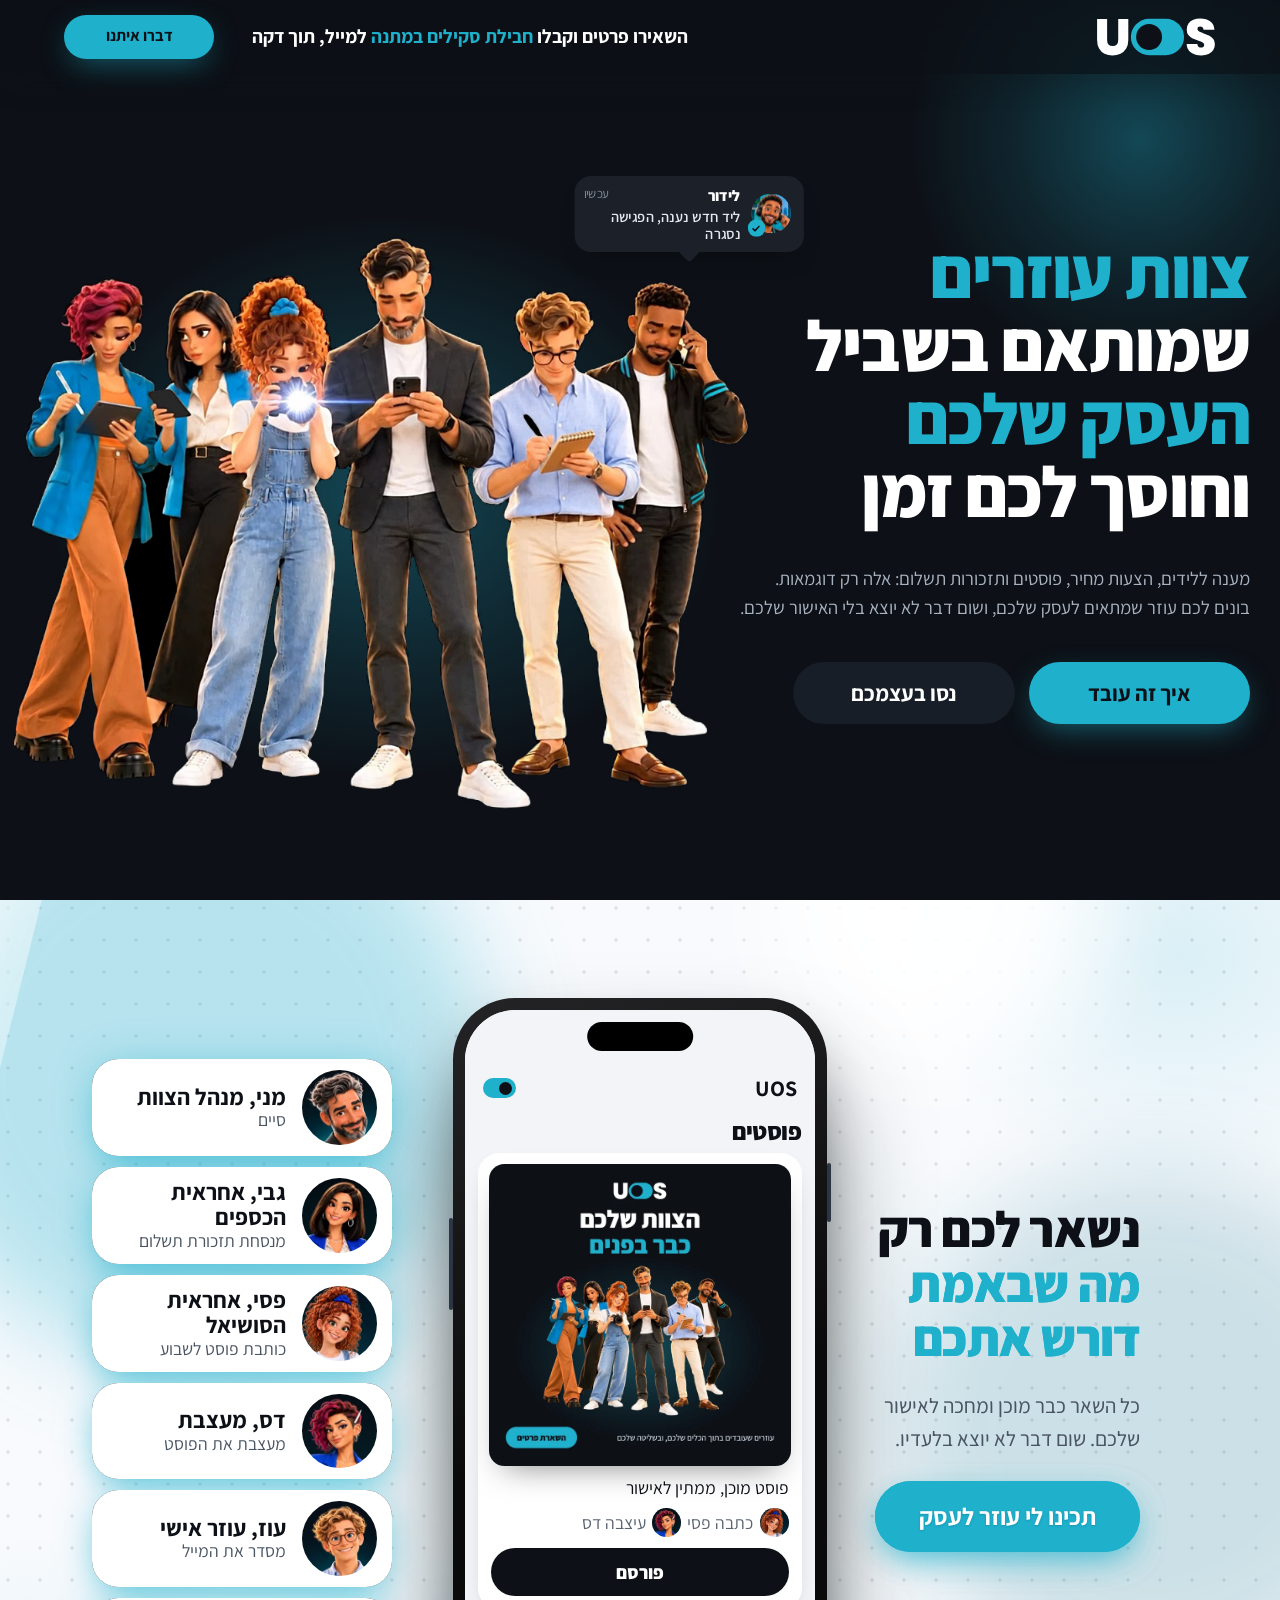
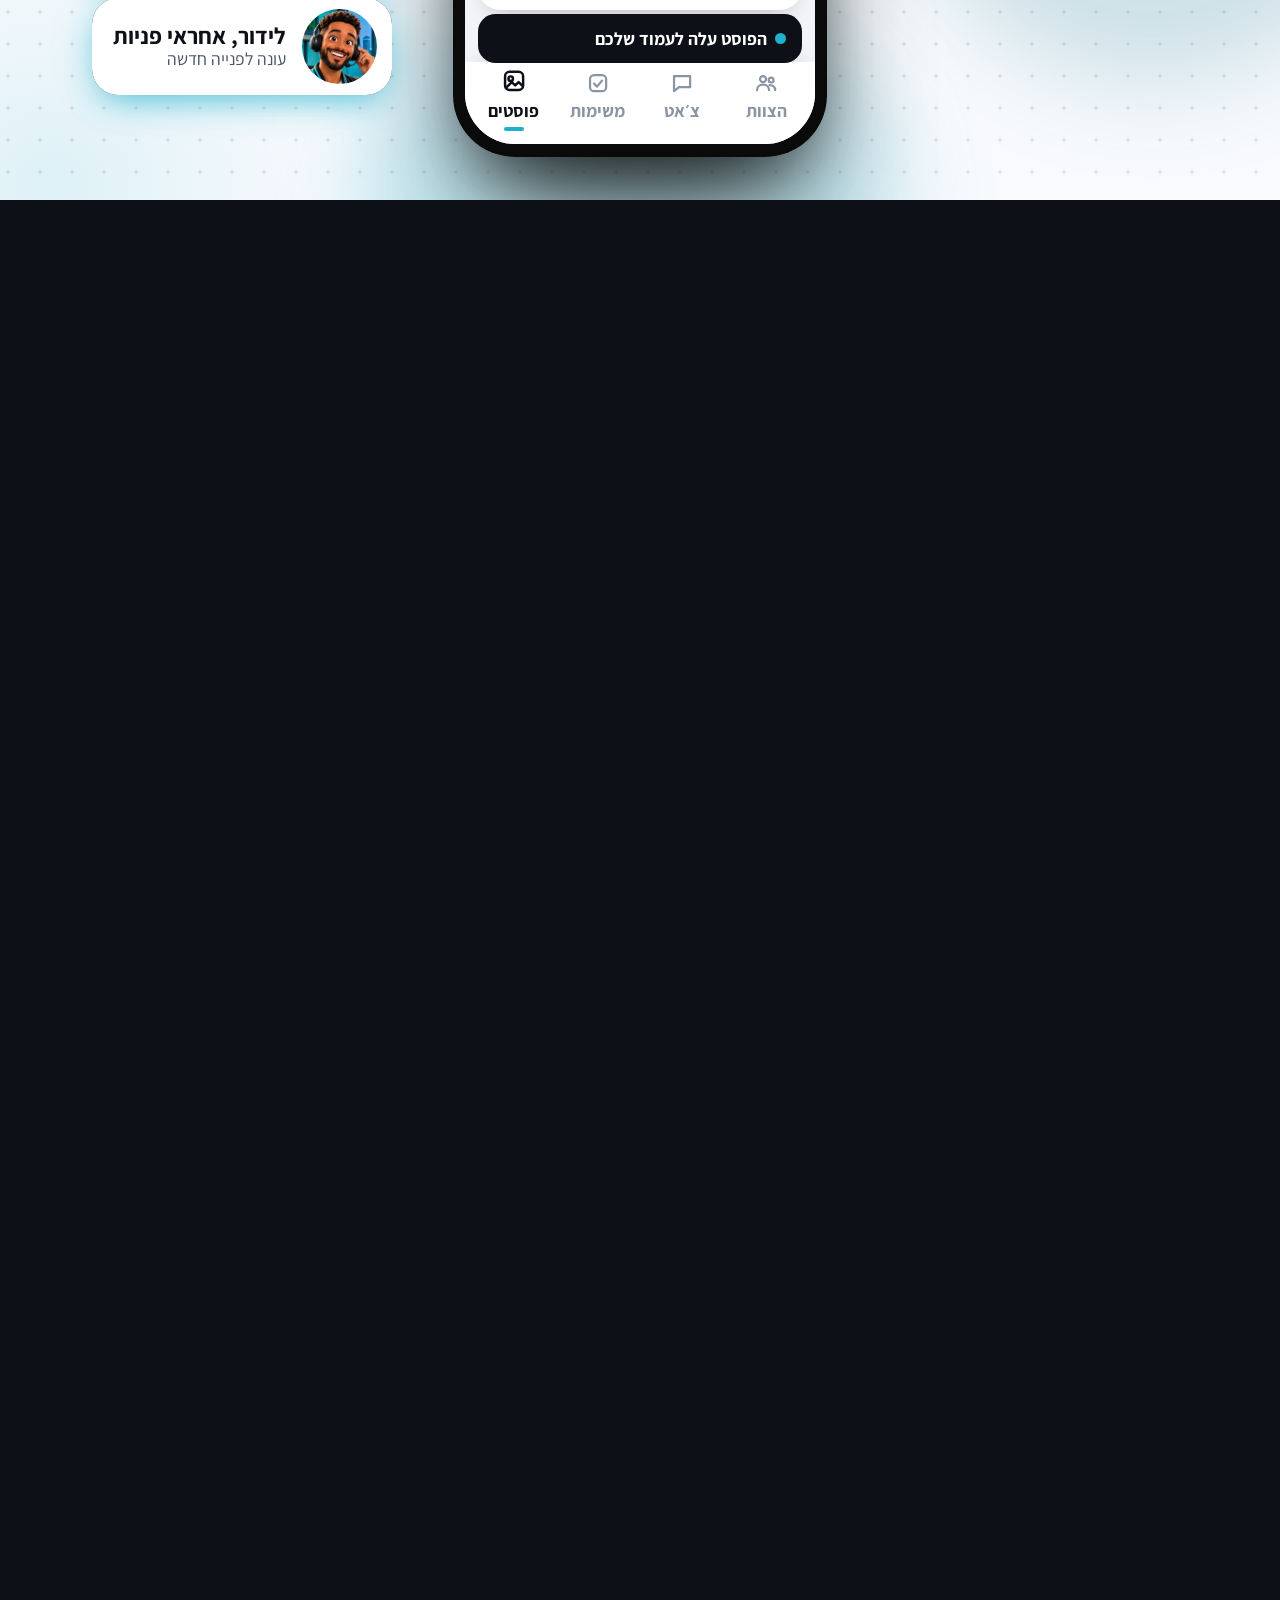
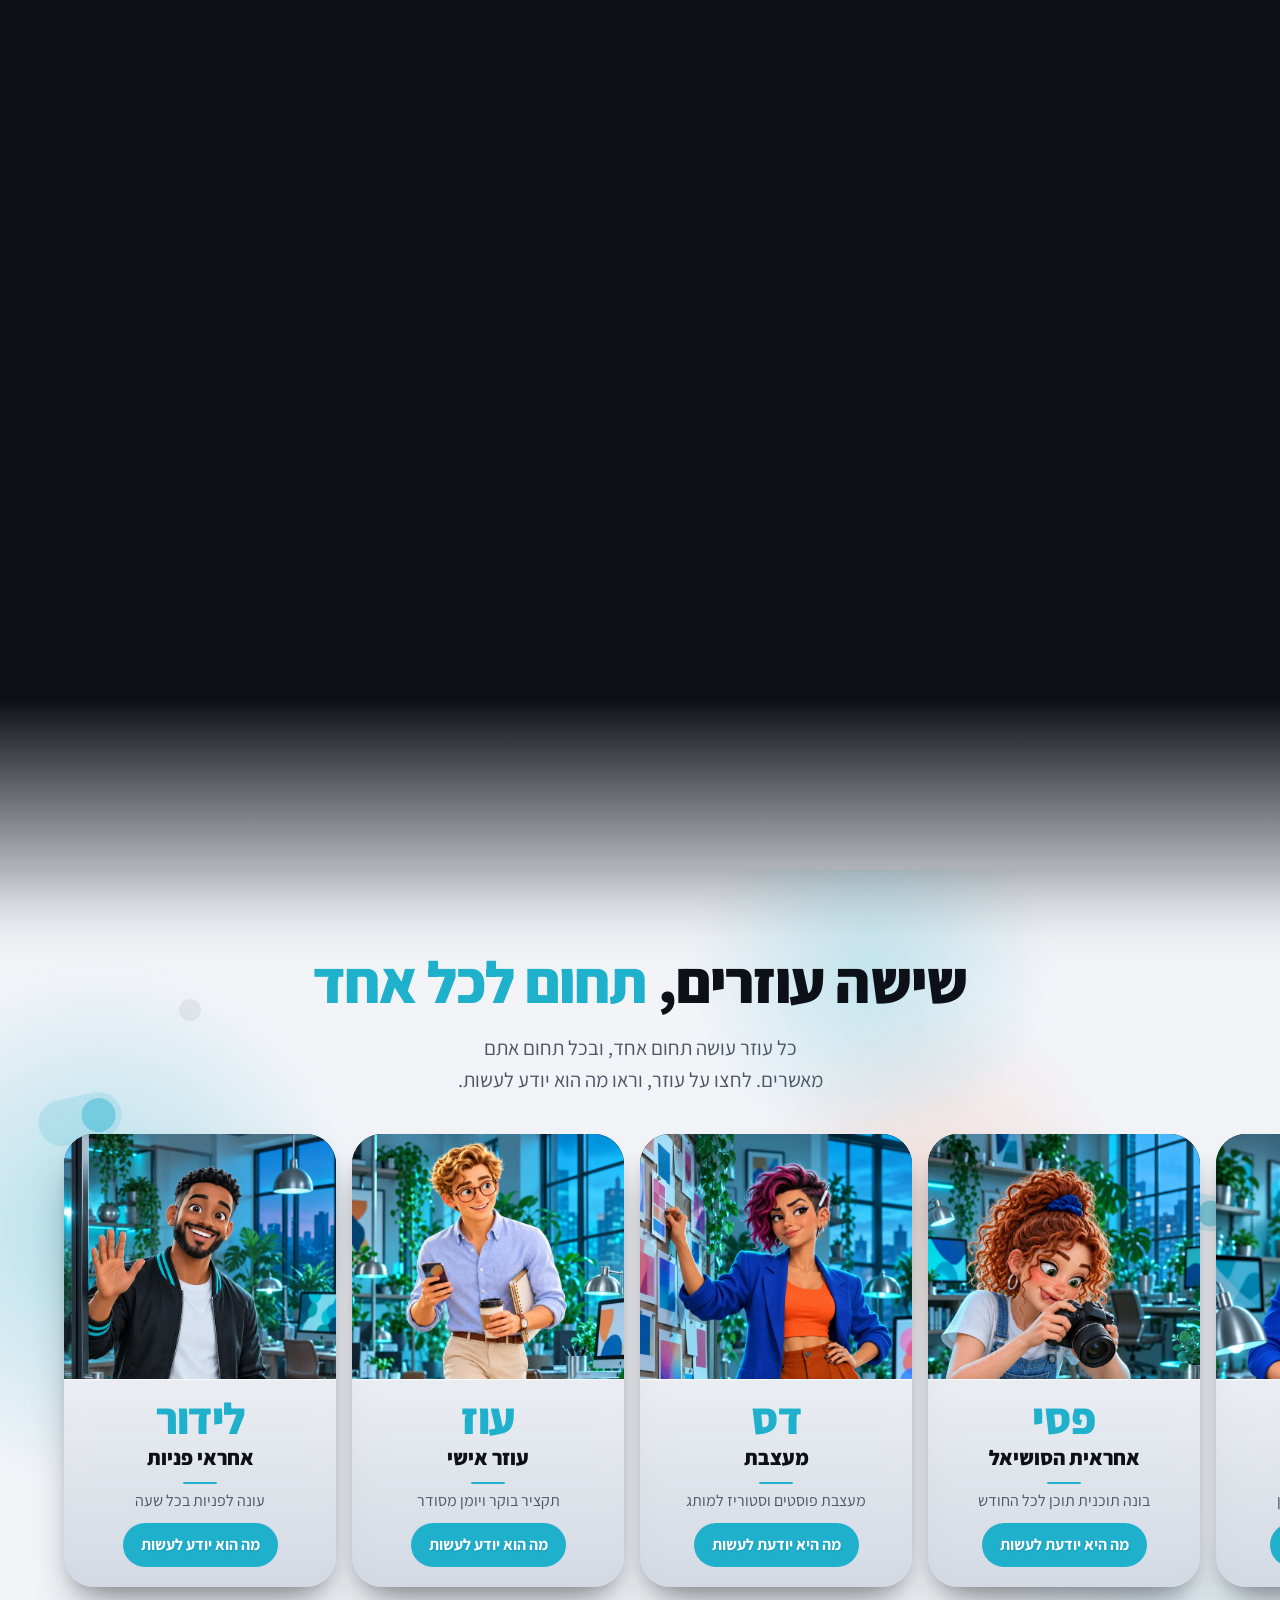
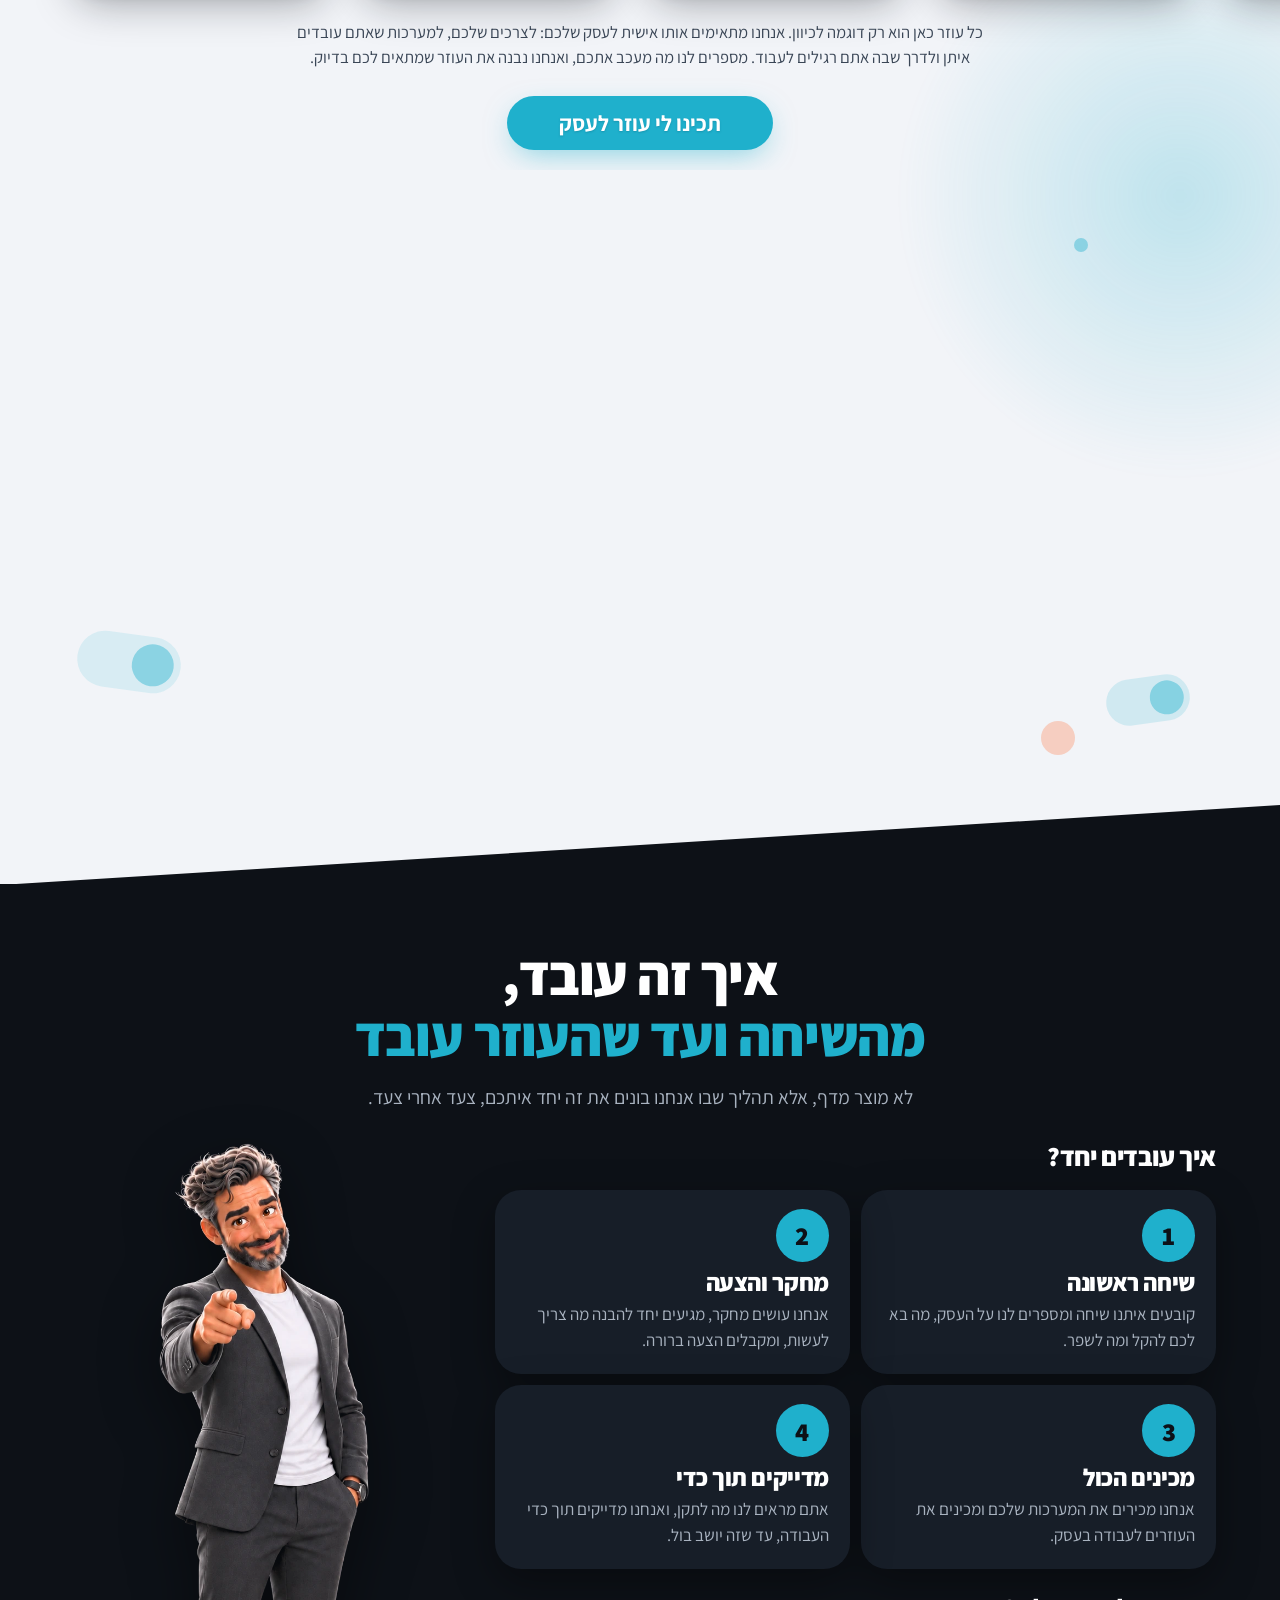
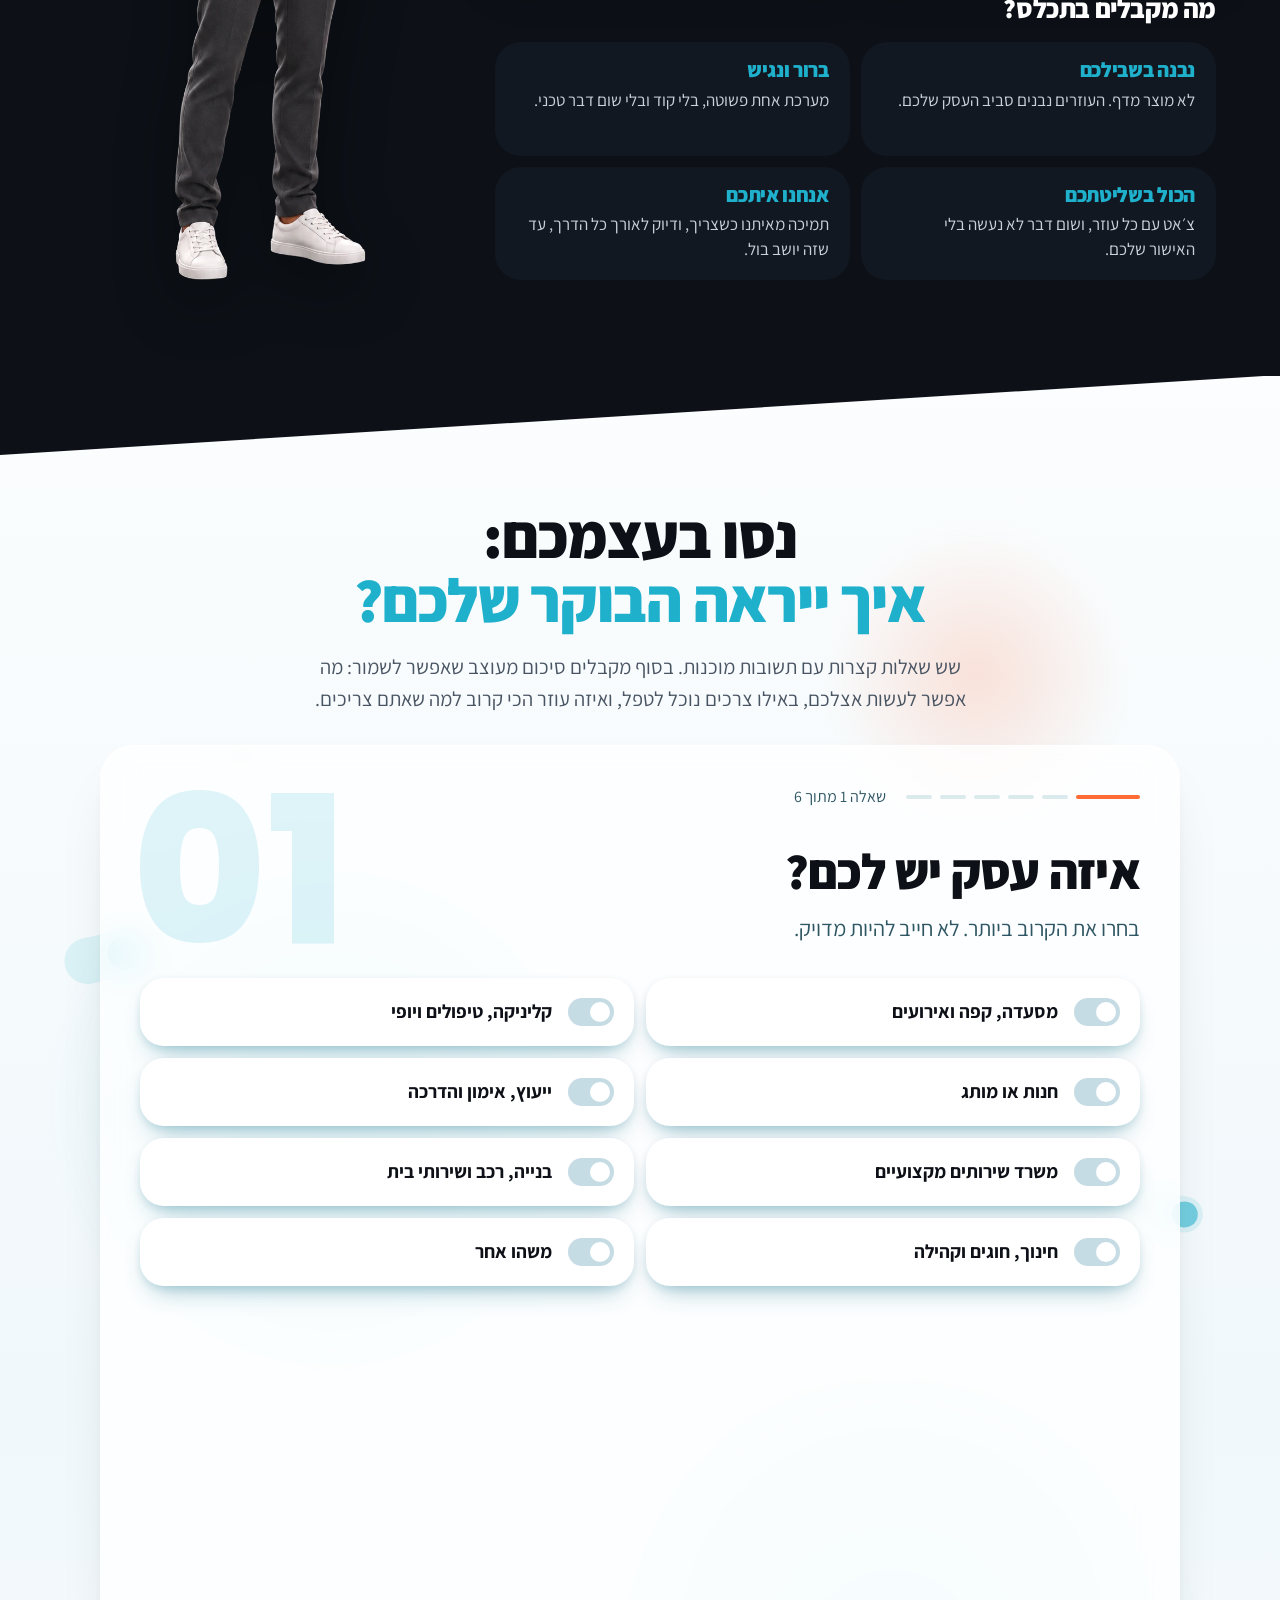
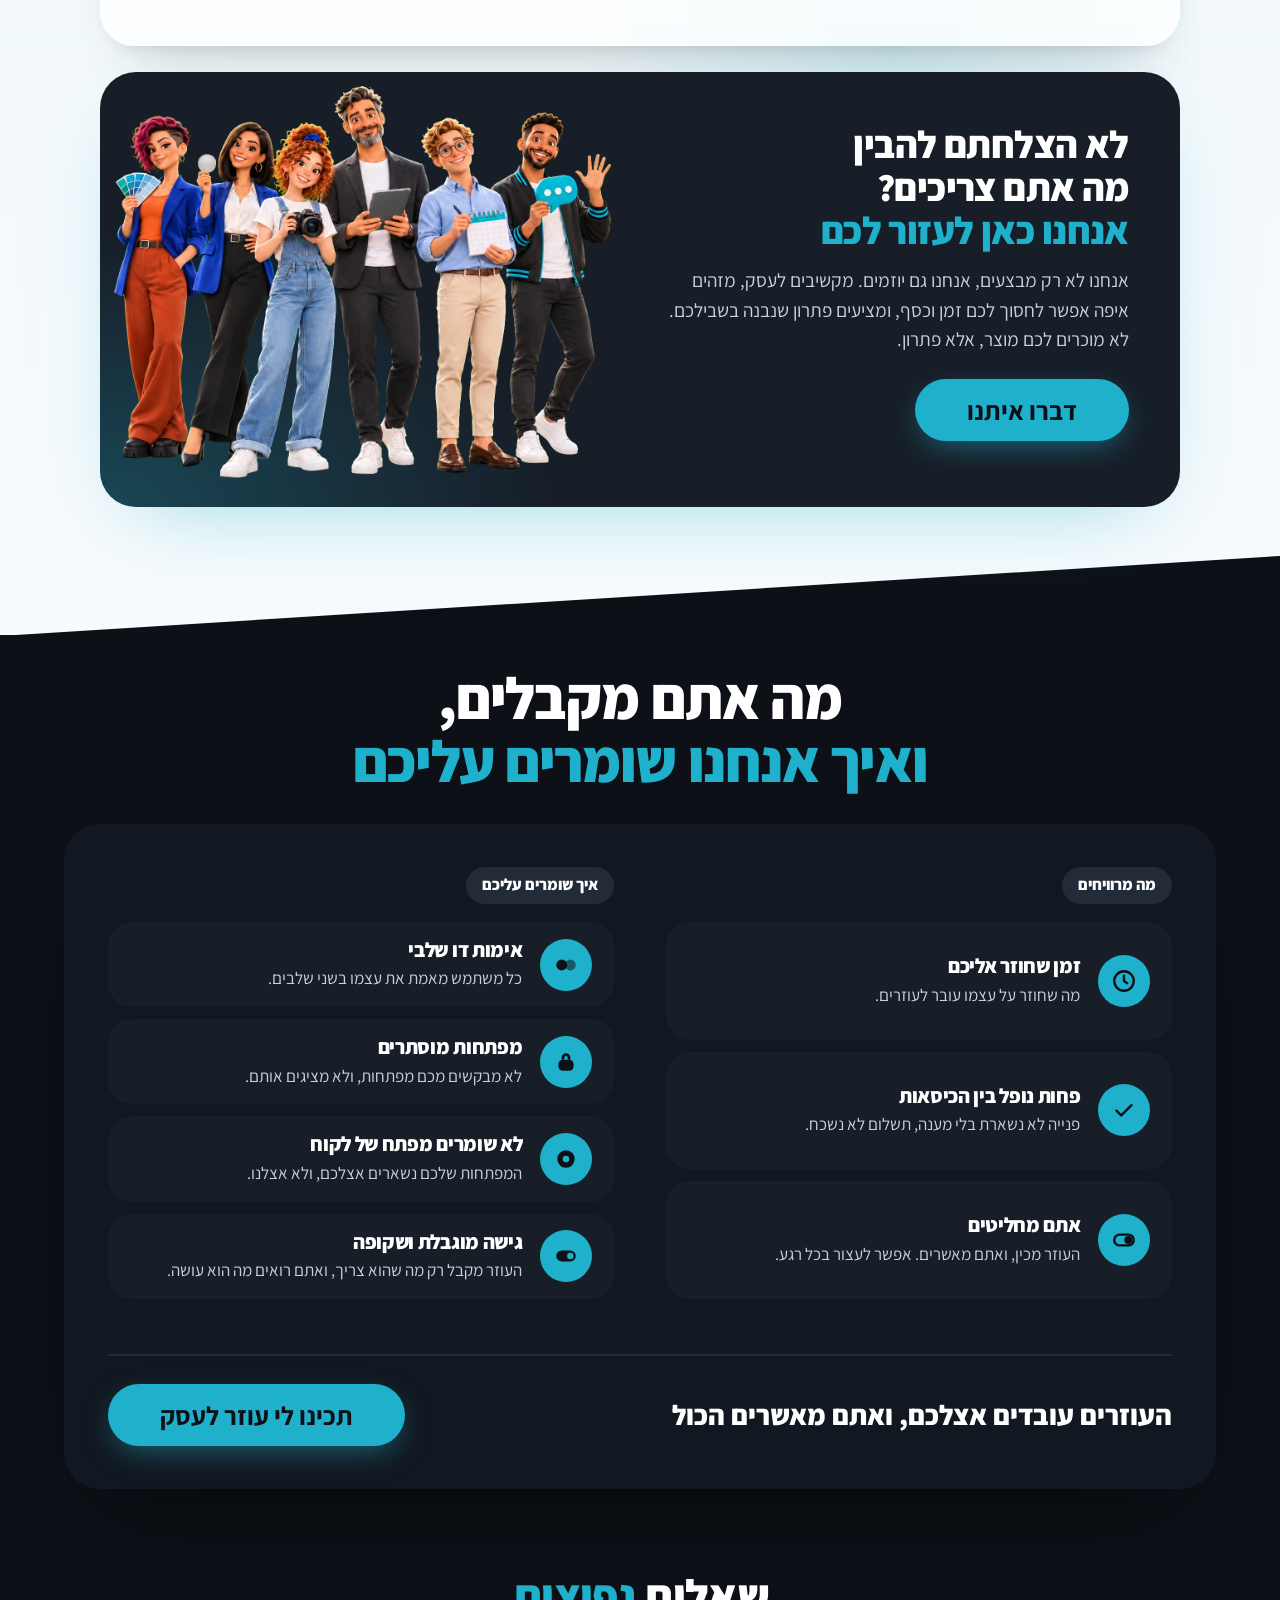
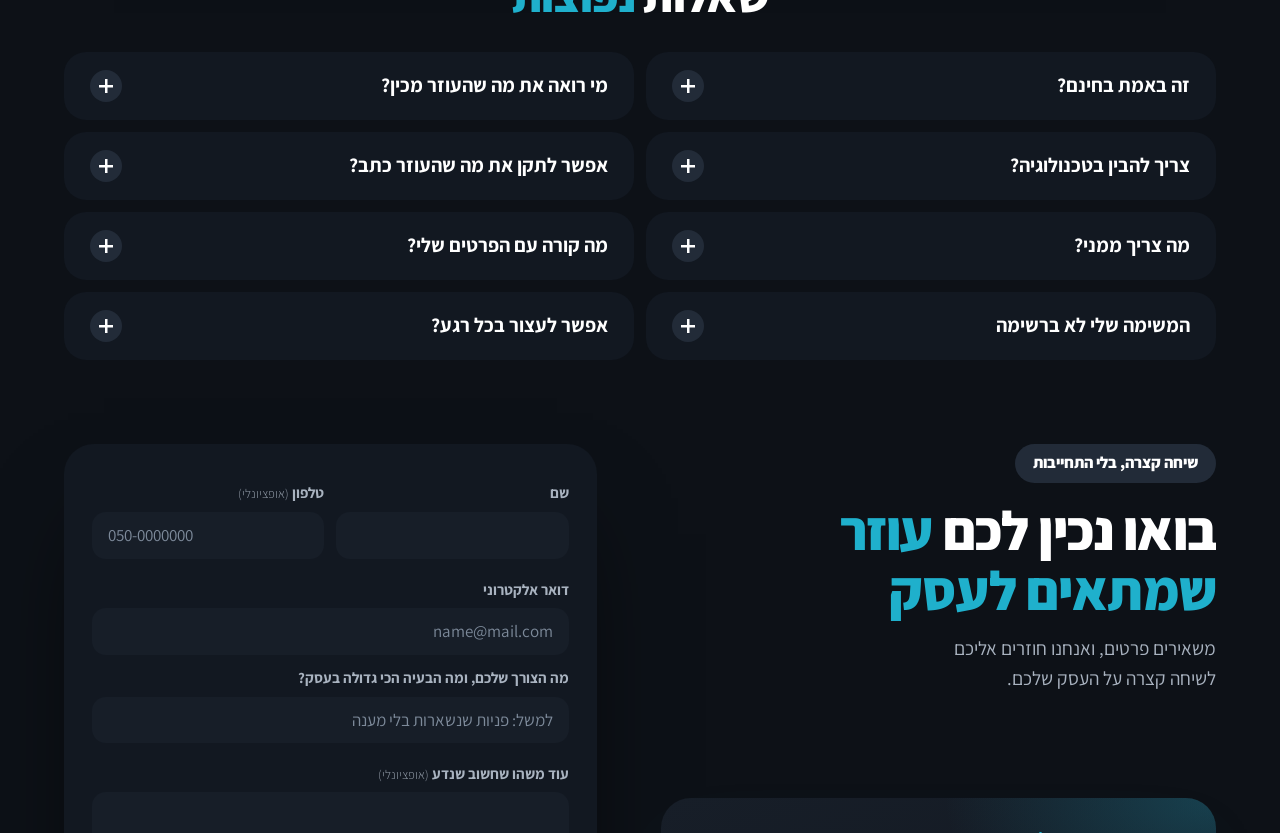
==== commit bca35026: "UOS: דף הנחיתה של נוריקה בעמוד הראשי, והדמו הקודם עבר לעמוד הכניסה /login דף הנחיתה, השאלון ודף המתנ" ====
--- a/index.html
+++ b/index.html
@@ -1,1876 +1,2337 @@
-<!DOCTYPE html>
+<!doctype html>
 <html lang="he" dir="rtl">
 <head>
+<meta http-equiv="Cache-Control" content="no-cache, no-store, must-revalidate"><meta http-equiv="Pragma" content="no-cache">
 <meta charset="utf-8">
-<meta name="viewport" content="width=device-width, initial-scale=1">
-<title>ממשק הניהול של UOS</title>
-<link rel="icon" href="data:image/svg+xml,%3Csvg xmlns='http://www.w3.org/2000/svg' viewBox='0 0 48 48'%3E%3Crect width='48' height='48' rx='13' fill='%230D1117'/%3E%3Crect x='7' y='12.3' width='34' height='23.3' rx='11.65' fill='%231FB0CC'/%3E%3Ccircle cx='18.65' cy='24' r='8.27' fill='%23fff'/%3E%3C/svg%3E">
-<meta name="robots" content="noindex, nofollow, noarchive, nosnippet">
-<meta property="og:title" content="ממשק הניהול של UOS">
-<meta property="og:description" content="אב טיפוס, הנתונים לדוגמה">
+<meta name="viewport" content="width=device-width, initial-scale=1, viewport-fit=cover">
+<title>תנו לעוזר משימה, ותראו אותו מסיים אותה | UOS</title>
+<meta name="description" content="בחרו משימה שמעיקה עליכם, והעוזר יעשה אותה מול העיניים שלכם. שום דבר לא יוצא בלי האישור שלכם.">
+<meta name="theme-color" content="#0D1117">
+<meta property="og:title" content="תנו לעוזר משימה, ותראו אותו מסיים אותה">
+<meta property="og:description" content="בחרו משימה שמעיקה עליכם, והעוזר יעשה אותה מול העיניים שלכם.">
+<meta property="og:image" content="og.png">
+<meta property="og:locale" content="he_IL">
+<link rel="icon" href="data:image/svg+xml,<svg xmlns='http://www.w3.org/2000/svg' viewBox='0 0 32 32'><rect width='32' height='32' rx='8' fill='%231FB0CC'/></svg>">
+<link rel="preconnect" href="https://fonts.googleapis.com">
+<link rel="preconnect" href="https://fonts.gstatic.com" crossorigin>
+<link rel="stylesheet" href="https://fonts.googleapis.com/css2?family=Assistant:wght@400;600;700;800&display=swap">
 <style>
-@font-face { font-family: 'Assistant'; font-style: normal; font-weight: 400 800; font-display: swap; src: url([data-uri]) format('woff2'); unicode-range: U+0590-05FF, U+200C-2010, U+20AA, U+25CC, U+FB1D-FB4F; }
-@font-face { font-family: 'Assistant'; font-style: normal; font-weight: 400 800; font-display: swap; src: url([data-uri]) format('woff2'); unicode-range: U+0000-00FF, U+0131, U+0152-0153, U+02BB-02BC, U+02C6, U+02DA, U+02DC, U+2000-200B, U+2011-206F, U+20AC, U+2122, U+2191, U+2193, U+2212, U+2215, U+FEFF, U+FFFD; }
-@font-face { font-family: 'Poppins'; font-style: normal; font-weight: 800; font-display: swap; src: url([data-uri]) format('woff2'); }
-
-/* ספר ארבעת המותגים (references/design/brands/BRANDS.md, 03/11/2026), ובמקום שהוא שותק הספר של נוריקה (projects/ai-os-product/brand, 02/11/2026). הדגש קורל #FF6652, כרטיס 32, שדה 20: חמישה צבעים וסקאלות מתוכם, טקסט שחור על תכלת ועל כתום, תכלת עמוק לטקסט על בהיר.
-   בלי גרדיאנטים, בלי מסגרות ובלי קווים מפרידים: הפרדה בגוון רקע ובצל רך. כתום מלא רק לדגש אחד, וכתום רך לאזהרה. */
-:root {
-  --tq: #1FB0CC; --tq-50: #EDF9FB; --tq-100: #D7F1F6; --tq-200: #AAE1EC; --tq-300: #74CEDF; --tq-700: #136D7E; --tq-800: #0E4D5A; --tq-deep: #0A6F86;
-  --or: #FF6652; --or-300: #FFA195; --or-600: #C33A28; --or-50: #FFF3F1; --or-soft: #FFE8E5; --or-ink: #941B0B;
-  --ink: #0D1117; --ink-2: #171E28; --ink-3: #222B38; --ink-mut: #A9B3C0; --off: #C6CDD6; --off-dark: #3A4452;
-  --bg: #F2F4F8; --fg: #0D1117; --muted: #5B6572; --border: #E9EDF2; --tint: #E9EDF2; --card: #fff; --hover: #F6F8FA; --row: #F2F4F8;
-  --brand: var(--tq); --brand-deep: var(--tq-deep); --brand-soft: #E0F3F9; --brand-mid: var(--tq-200); --brand-ink: var(--tq-deep); --on-brand: var(--ink); --wait: var(--or-600);
-  --panel: var(--ink); --side: var(--ink); --side-acc: var(--tq); --side-knob: var(--ink); --side-ink: var(--ink); --dot: var(--tq);
-  --blue: var(--ink); --blue-soft: var(--tint); --green: var(--tq-deep); --green-soft: #E0F3F9; --red: #AC3424; --red-soft: var(--or-soft);
-  --grad: var(--tq);
-  --sh: 0 1px 2px rgba(13, 17, 23, .04), 0 6px 20px rgba(13, 17, 23, .06);
-  --sh-up: 0 14px 40px rgba(13, 17, 23, .12);
-  --ring: 0 0 0 4px rgba(31, 176, 204, .35);
-  --r-s: 8px; --r: 14px; --r-lg: 32px;
-  --f: 'Assistant', 'Arial Hebrew', Arial, sans-serif; --num: 'Poppins', 'Assistant', Arial, sans-serif; --mono: ui-monospace, Menlo, Consolas, monospace;
-  --ease: cubic-bezier(.22, .61, .36, 1); --bar: 36px; --top: 64px;
-  color-scheme: light;
-}
-
-* { box-sizing: border-box; }
-html { height: 100%; }
-body { min-height: 100%; } /* לא height: הסרגל הדביק בראש נעלם בגלילה כשהגוף נעצר בגובה החלון */
-body { margin: 0; background: var(--bg); color: var(--fg); font-family: var(--f); font-size: 16px; line-height: 1.5; -webkit-font-smoothing: antialiased; }
-h1, h2, h3, p, ul, dl, dd { margin: 0; padding: 0; }
-ul { list-style: none; }
-h1 { font-size: clamp(1.75rem, 2.8vw, 2.25rem); font-weight: 800; line-height: 1.1; }
-b, strong { font-weight: 800; }
-button { font: inherit; color: inherit; background: none; border: 0; padding: 0; cursor: pointer; text-align: start; }
-input, textarea { font: inherit; color: inherit; }
-svg.i { width: 18px; height: 18px; flex: none; fill: none; stroke: currentColor; stroke-width: 2.25; stroke-linecap: round; stroke-linejoin: round; }
-:focus-visible { outline: 3px solid rgba(31, 176, 204, .55); outline-offset: 2px; border-radius: 8px; }
-svg.fi-i { width: 20px; height: 20px; flex: none; fill: currentColor; }
-.num { font-variant-numeric: tabular-nums; }
-.code { font-family: var(--mono); direction: ltr; unicode-bidi: isolate; }
-.muted { color: var(--muted); }
-
-/* סרגל אב הטיפוס, מחוץ למוצר */
-.proto { position: sticky; top: 0; z-index: 60; height: var(--bar); display: flex; align-items: center; gap: 12px; padding: 0 14px; background: var(--fg); color: #fff; font-size: .8rem; }
-.proto b { white-space: nowrap; color: var(--brand); }
-.proto-note { color: #94A3B8; white-space: nowrap; }
-.chips { display: flex; gap: 2px; overflow-x: auto; scrollbar-width: none; flex: 1; min-width: 0; }
-.chips::-webkit-scrollbar { display: none; }
-.chip { padding: 2px 10px; border-radius: 6px; white-space: nowrap; color: #CBD5E1; }
-.chip:hover { background: var(--ink-3); color: #fff; }
-.chip[aria-current="true"] { background: var(--off-dark); color: #fff; font-weight: 800; }
-.proto-more { position: relative; flex: none; }
-.proto-btn { background: var(--ink-3); border-radius: 6px; padding: 2px 10px; white-space: nowrap; color: #E2E8F0; }
-.proto-btn:hover { background: var(--off-dark); }
-.proto :focus-visible { outline-color: var(--brand); }
-.pop { position: absolute; top: calc(100% + 6px); inset-inline-end: 0; width: 280px; background: #fff; color: var(--fg); border-radius: var(--r); box-shadow: var(--sh-up); padding: 14px; display: grid; gap: 12px; z-index: 70; font-size: .84rem; }
-.pop .lbl { display: block; font-weight: 800; margin-bottom: 4px; }
-.pop :focus-visible { outline-color: var(--brand-deep); }
-.mode { display: flex; background: var(--bg); border-radius: 8px; padding: 3px; gap: 2px; }
-.mode button { flex: 1; text-align: center; border-radius: 6px; padding: 3px 6px; }
-.mode button[aria-pressed="true"] { background: #fff; box-shadow: var(--sh); font-weight: 800; }
-
-/* מעטפת */
-.shell { display: grid; grid-template-columns: 256px minmax(0, 1fr); min-height: calc(100% - var(--bar)); }
-.sidenav { position: sticky; top: var(--bar); height: calc(100vh - var(--bar)); background: var(--side); color: #fff; display: flex; flex-direction: column; }
-.brand { height: var(--top); display: flex; align-items: center; padding-inline: 20px; flex: none; }
-.brand .logo { color: #fff; }
-.brand .lg-pill, .white-logo .lg-pill { fill: var(--side-acc); }
-.brand .lg-knob, .white-logo .lg-knob { fill: var(--side-knob); }
-.logo { display: inline-flex; align-items: center; direction: ltr; color: var(--fg); }
-.lg { display: block; height: 22px; width: auto; }
-.lg-pill { fill: var(--dot); }
-.lg-knob { fill: #fff; }
-
-.navs { flex: 1; overflow-y: auto; padding: 16px 10px; display: grid; gap: 18px; align-content: start; }
-.navs .all { display: grid; gap: 18px; }
-.navs small { display: block; padding: 0 12px 6px; color: var(--ink-mut); font-size: .76rem; font-weight: 800; }
-.navs ul { display: grid; gap: 2px; }
-.nv { --ic2: var(--ink); position: relative; display: flex; align-items: center; gap: 12px; width: 100%; padding: 10px 12px; border-radius: var(--r); font-weight: 800; font-size: .95rem; color: hsl(0 0% 100% / .82); transition: background .15s, color .15s; }
-.nv svg.i, .nv svg.fi-i { width: 20px; height: 20px; color: var(--ink-mut); transition: color .15s; }
-.nv:hover { --ic2: var(--ink-2); background: var(--ink-2); color: #fff; }
-.nv[aria-current="page"] { --ic2: var(--ink-3); background: var(--ink-3); color: #fff; }
-.nv[aria-current="page"] svg.i, .nv[aria-current="page"] svg.fi-i { color: var(--side-acc); }
-.nv-count { margin-inline-start: auto; min-width: 21px; height: 21px; padding: 0 6px; border-radius: 999px; background: var(--side-acc); color: var(--side-ink); font-family: var(--num); font-size: .72rem; font-weight: 800; display: inline-grid; place-items: center; }
-.nav-foot { padding: 10px; display: grid; gap: 2px; }
-.topbar { position: sticky; top: var(--bar); z-index: 40; height: var(--top); background: #fff; display: flex; align-items: center; justify-content: space-between; gap: 12px; padding-inline: clamp(16px, 2.4vw, 32px); }
-.acct { display: flex; align-items: center; gap: 10px; font-weight: 800; min-width: 0; }
-.top-logo { display: none; }
-.pcchip { display: inline-flex; align-items: center; gap: 7px; font-size: .84rem; font-weight: 400; color: var(--muted); padding-inline-start: 8px; white-space: nowrap; }
-.top-act { display: flex; align-items: center; gap: 8px; }
-.top-act .btn { height: 44px; }
-.hb-lab { display: none; }
-.iconbtn { --ic2: var(--bg); position: relative; width: 44px; height: 44px; display: grid; place-items: center; border-radius: 999px; background: var(--bg); color: var(--fg); transition: background .15s; }
-.iconbtn:hover { --ic2: var(--tint); background: var(--tint); }
-.iconbtn .dotn { position: absolute; top: -6px; inset-inline-end: -6px; min-width: 18px; height: 18px; padding: 0 4px; border-radius: 999px; background: var(--or); color: var(--ink); font-family: var(--num); font-size: .66rem; font-weight: 800; display: grid; place-items: center; }
-.iconbtn .dotn.tq { background: var(--tq); }
-main { padding: clamp(18px, 2.4vw, 32px); padding-bottom: 64px; min-width: 0; }
-.page { max-width: 1240px; margin-inline: auto; display: grid; gap: 24px; }
-.page.enter > * { animation: rise .32s var(--ease) both; }
-.page.enter > *:nth-child(2) { animation-delay: .04s; }
-.page.enter > *:nth-child(3) { animation-delay: .08s; }
-.page.enter > *:nth-child(4) { animation-delay: .12s; }
-@keyframes rise { from { opacity: 0; transform: translateY(6px); } to { opacity: 1; transform: none; } }
-.head { display: flex; flex-wrap: wrap; gap: 10px 20px; align-items: flex-end; justify-content: space-between; }
-.head small { display: block; color: var(--muted); font-size: .88rem; margin-bottom: 3px; }
-.lead { color: var(--muted); max-width: 66ch; margin-top: 5px; }
-.back { font-weight: 800; font-size: .9rem; color: var(--muted); display: inline-flex; gap: 4px; align-items: center; width: fit-content; }
-.back:hover { color: var(--fg); }
-.back svg.i { width: 16px; height: 16px; }
-
-/* כפתורים */
-/* הכפתורים מהספר: עגולים לגמרי, ראשי בתכלת עם טקסט שחור, משני בתכלת רך, ושום כפתור אדום */
-.btn { display: inline-flex; align-items: center; justify-content: center; gap: 8px; min-height: 44px; border-radius: 999px; padding: 0 22px; font-weight: 800; font-size: .95rem; white-space: nowrap; transition: background .2s, color .2s, box-shadow .2s; }
-.btn:focus-visible { outline: 0; box-shadow: var(--ring); }
-.btn svg.i { width: 16px; height: 16px; }
-.btn.pri { background: var(--tq); color: var(--ink); }
-.btn.pri:hover { background: #4CC4DB; }
-.btn.pri:active { background: #1593AD; }
-.btn.line { background: var(--brand-soft); color: var(--brand-deep); }
-.btn.line:hover { background: var(--tq-100); }
-.btn.ghost-red { color: var(--brand-deep); }
-.btn.ghost-red:hover { background: var(--tq-50); }
-.btn.redline { background: var(--tint); color: var(--fg); }
-.btn.redline:hover { background: var(--off); }
-.btn.redfill { background: var(--ink); color: #fff; }
-.btn.sim { color: var(--muted); background: var(--tint); font-weight: 800; }
-.btn.sim:hover { background: var(--off); }
-.btn.sm { min-height: 36px; padding: 0 16px; font-size: .88rem; }
-.btn.full { width: 100%; min-height: 48px; }
-.link { color: var(--muted); font-size: .87rem; font-weight: 800; display: inline-flex; align-items: center; gap: 5px; white-space: nowrap; }
-.link:hover { color: var(--fg); }
-.link svg.i { width: 15px; height: 15px; }
-.tlink { color: var(--brand-ink); font-weight: 800; text-decoration: underline; text-underline-offset: 3px; }
-
-/* כרטיסים */
-.card { background: var(--card); border-radius: var(--r-lg); box-shadow: var(--sh); min-width: 0; }
-.card-h { display: flex; align-items: center; justify-content: space-between; gap: 14px; padding: 18px 20px 12px; }
-.card-h h2 { font-size: 1.15rem; font-weight: 800; line-height: 1.25; }
-.card-h small { display: block; color: var(--muted); font-size: .84rem; }
-.card-b { padding: 16px 20px; }
-.pill { display: inline-flex; align-items: center; gap: 5px; border-radius: 999px; padding: 2px 10px; font-size: .78rem; font-weight: 800; white-space: nowrap; }
-.pill.accent { background: var(--brand-soft); color: var(--brand-ink); }
-.pill.green { background: var(--green-soft); color: var(--green); }
-.pill.red { background: var(--or-soft); color: var(--or-ink); }
-.pill.blue { background: var(--blue-soft); color: var(--blue); }
-.pill.gray { background: var(--tint); color: var(--muted); }
-.dot { display: inline-block; width: 8px; height: 8px; border-radius: 50%; flex: none; background: var(--tq); }
-.dot.live { animation: ping 2.2s ease-out infinite; }
-.dot.bad { background: var(--or-600); }
-.dot.off { background: var(--off); }
-.dot.wait { background: var(--wait); animation: pingg 1.8s ease-out infinite; }
-@keyframes ping { 0% { box-shadow: 0 0 0 0 rgba(31, 176, 204, .5); } 100% { box-shadow: 0 0 0 8px rgba(31, 176, 204, 0); } }
-@keyframes pingg { 0% { box-shadow: 0 0 0 0 rgba(255, 102, 82, .55); } 100% { box-shadow: 0 0 0 9px rgba(255, 102, 82, 0); } }
-
-/* דמות */
-.face { display: inline-block; flex: none; border-radius: 50%; object-fit: cover; object-position: top center; background: var(--brand-soft); width: 40px; height: 40px; }
-.face.s { width: 30px; height: 30px; }
-.face.l { width: 46px; height: 46px; }
-.off-face { filter: grayscale(1); opacity: .65; }
-.stack { display: inline-flex; }
-.stack .face { width: 30px; height: 30px; box-shadow: 0 0 0 2px #fff; }
-.stack .face + .face { margin-inline-start: -9px; }
-
-/* התראה */
-.alert { display: flex; flex-wrap: wrap; align-items: center; gap: 6px 12px; border-radius: var(--r); padding: 11px 16px; }
-.alert svg.i { flex: none; }
-.alert b { font-weight: 800; }
-.alert span { flex: 1 1 300px; }
-.alert.red { background: var(--or-soft); color: var(--or-ink); }
-.alert.red svg.i { color: var(--or-600); }
-.alert.solid { background: var(--ink); color: #fff; } /* לא קורל: הדגש רק בפרט קטן, וכאן הוא כבר על הפעמון */
-
-/* כרטיסי נתון */
-.tiles { display: grid; grid-template-columns: repeat(4, minmax(0, 1fr)); gap: 16px; }
-.tile { position: relative; overflow: hidden; display: flex; flex-direction: column; gap: 12px; width: 100%; padding: 18px 20px; background: #fff; border-radius: var(--r-lg); box-shadow: var(--sh); transition: transform .22s var(--ease), box-shadow .22s var(--ease); }
-button.tile:hover { transform: translateY(-2px); box-shadow: var(--sh-up); }
-.tile > * { position: relative; }
-.tile .ic { --ic2: var(--t-bg); width: 46px; height: 46px; border-radius: var(--r); background: var(--t-bg); color: var(--t-fg); display: grid; place-items: center; }
-.tile .ic svg.i, .tile .ic svg.fi-i { width: 26px; height: 26px; }
-.tile .lab { color: var(--muted); font-size: .88rem; }
-.tile .val { font-family: var(--num); font-size: 1.85rem; font-weight: 800; line-height: 1.1; }
-.tile .val small { font-size: .95rem; font-weight: 400; color: var(--muted); letter-spacing: 0; }
-.tile .sub { color: var(--muted); font-size: .82rem; margin-top: 3px; }
-.t-accent { --t-bg: var(--brand-soft); --t-fg: var(--tq); }
-.t-green { --t-bg: var(--brand-soft); --t-fg: var(--tq); }
-.t-red { --t-bg: var(--or-soft); --t-fg: var(--or-600); }
-.t-blue { --t-bg: var(--tint); --t-fg: var(--ink); }
-
-/* לוח הצוות */
-.board-th, .bw { display: grid; grid-template-columns: minmax(210px, 1.5fr) minmax(170px, 1fr) minmax(190px, auto) 56px 38px; gap: 16px; align-items: center; padding-inline: 20px; }
-.board-th { padding-block: 4px 6px; margin-inline: 10px; font-size: .8rem; font-weight: 800; color: var(--muted); }
-.bw { padding-block: 12px; margin: 0 10px 6px; border-radius: var(--r); background: var(--row); transition: background .15s; }
-.bw:hover { background: var(--tq-50); }
-.bw.late { background: var(--or-50); }
-.bw-who { display: flex; align-items: center; gap: 12px; min-width: 0; width: 100%; }
-.bw-who b { display: block; font-weight: 800; font-size: 1rem; line-height: 1.25; transition: color .15s; }
-.bw-who small { display: block; color: var(--muted); font-size: .84rem; line-height: 1.3; }
-.bw-who:hover b { color: var(--brand-deep); }
-.hb { display: flex; align-items: center; gap: 9px; font-size: .9rem; font-weight: 800; }
-.hb.bad { color: var(--red); }
-.hb.off { color: var(--muted); font-weight: 400; }
-.sync { display: block; font-size: .78rem; font-weight: 400; color: var(--muted); }
-.lvcell { display: grid; gap: 3px; justify-items: start; }
-.lvcell small { font-size: .78rem; color: var(--muted); }
-.lvs { display: inline-flex; background: var(--tint); border-radius: 999px; padding: 3px; gap: 2px; }
-.lvs button { width: 34px; height: 30px; border-radius: 999px; text-align: center; font-family: var(--num); font-weight: 800; font-size: .86rem; color: var(--muted); transition: background .15s, color .15s; }
-.lvs button:hover { color: var(--fg); background: #fff; }
-.lvs button[aria-pressed="true"] { background: var(--tq); color: var(--ink); }
-.bw.off .lvs { opacity: .55; }
-/* המתג מהספר: דלוק בתכלת עם ידית שחורה, כבוי באפור עם ידית לבנה. בעברית הידית של הדלוק בצד שמאל, כמו בלוגו */
-.sw { position: relative; width: 42px; height: 24px; border-radius: 999px; background: var(--off); flex: none; transition: background .25s; }
-.sw::before { content: ""; position: absolute; inset: -10px; }
-.sw::after { content: ""; position: absolute; top: 3px; right: 3px; width: 18px; height: 18px; border-radius: 50%; background: #fff; box-shadow: 0 1px 3px rgba(0, 0, 0, .25); transition: right .45s ease-in-out, background .25s; }
-.sw[aria-checked="true"] { background: var(--tq); }
-.sw[aria-checked="true"]::after { right: 21px; background: var(--ink); box-shadow: none; }
-.sw:disabled { opacity: .45; cursor: not-allowed; }
-.rowconfirm { display: flex; flex-wrap: wrap; align-items: center; gap: 8px 14px; padding: 12px 20px; margin: 0 10px 6px; border-radius: var(--r); background: var(--brand-soft); }
-.rowconfirm span { flex: 1 1 320px; }
-.rowconfirm b { font-weight: 800; }
-.board-foot { display: flex; flex-wrap: wrap; align-items: center; justify-content: space-between; gap: 10px 16px; padding: 12px 20px; }
-.guard { display: inline-flex; align-items: center; gap: 8px; color: var(--muted); font-size: .88rem; }
-.guard svg.i { color: var(--green); }
-.two { display: grid; grid-template-columns: repeat(2, minmax(0, 1fr)); gap: 20px; align-items: start; }
-.lrow { display: flex; align-items: center; gap: 12px; padding: 11px 16px; margin: 0 10px 6px; width: calc(100% - 20px); border-radius: var(--r); background: var(--row); }
-.lrow:last-child { margin-bottom: 10px; }
-button.lrow:hover { background: var(--tq-50); }
-.lrow .tx { flex: 1; min-width: 0; }
-.lrow b { display: block; font-weight: 800; line-height: 1.3; }
-.lrow small { display: block; color: var(--muted); font-size: .82rem; }
-.lrow time { color: var(--muted); font-size: .84rem; white-space: nowrap; }
-.empty { display: grid; justify-items: center; text-align: center; gap: 6px; padding: 34px 20px; }
-.empty .eic { --ic2: var(--tq-50); width: 64px; height: 64px; border-radius: 50%; background: var(--tq-50); color: var(--tq); display: grid; place-items: center; margin-bottom: 6px; }
-.empty .eic svg { width: 30px; height: 30px; }
-.empty b { font-weight: 800; font-size: 1.05rem; }
-.empty p { color: var(--muted); max-width: 48ch; }
-
-/* כניסה */
-.login { display: grid; grid-template-columns: minmax(0, 1fr) minmax(0, 1fr); min-height: calc(100vh - var(--bar)); }
-.login-side { position: relative; overflow: hidden; background: var(--panel); color: #fff; display: flex; flex-direction: column; padding: clamp(28px, 4vw, 56px); gap: 18px; }
-.login-side::before { content: ""; position: absolute; width: 620px; height: 620px; border-radius: 50%; top: -220px; inset-inline-end: -180px; background: var(--ink-2); }
-.white-logo { position: relative; display: inline-flex; align-items: center; gap: 5px; direction: ltr; align-self: flex-start; }
-.white-logo { color: #fff; }
-.white-logo .lg { height: clamp(34px, 3vw, 46px); }
-.lg-btn { display: block; padding: 0; background: none; border: 0; color: inherit; cursor: pointer; }
-.lg-knob { transition: transform .5s ease-in-out; }
-.lg-pill { transition: fill .3s; }
-.lg-btn.idle .lg-knob { animation: lg-knob 6s var(--ease) infinite; }
-.lg-btn[aria-pressed="false"] .lg-knob, .logo:hover .lg-knob { transform: translateX(46px); }
-.lg-btn[aria-pressed="false"] .lg-pill { fill: var(--off-dark); }
-@keyframes lg-knob { 0%, 58% { transform: none; } 66%, 82% { transform: translateX(46px); } 90%, 100% { transform: none; } }
-.white-logo i { width: 0; margin-inline: 8px; }
-.white-logo .t { font-size: .92rem; font-weight: 400; color: var(--ink-mut); }
-.login-side h2 { position: relative; font-size: clamp(2.1rem, 3.5vw, 4.4rem); font-weight: 800; line-height: 1.06; margin-top: clamp(10px, 3vh, 36px); color: #fff; }
-.login-side p { position: relative; font-size: clamp(1.2rem, 1.9vw, 1.9rem); font-weight: 400; line-height: 1.25; color: var(--ink-mut); }
-.lu-feed { position: relative; flex: 1 1 0; min-height: 130px; display: flex; flex-direction: column; justify-content: flex-end; align-items: flex-start; gap: 9px; overflow: hidden; -webkit-mask-image: linear-gradient(180deg, transparent 0, #000 30px); mask-image: linear-gradient(180deg, transparent 0, #000 30px); }
-.lu-card { flex: none; display: flex; align-items: center; gap: 10px; max-width: min(500px, 100%); padding: 8px 14px 8px 12px; border-radius: 14px; background: var(--ink-2); border: 0; color: #fff; line-height: 1.3; transition: opacity .35s, transform .4s var(--ease); }
-.lu-card { border-start-start-radius: 4px; }
-.lu-card.old { opacity: .74; }
-.lu-card.fresh { animation: lu-fresh 1.1s var(--ease); }
-@keyframes lu-fresh { from { background: var(--tq-800); } }
-.lu-fly { position: absolute; top: 0; left: 0; z-index: 6; opacity: 0; pointer-events: none; transform-origin: var(--tail) 100%; transition: transform .52s cubic-bezier(.3, 1.28, .6, 1), opacity .12s; will-change: transform; }
-.lu-fly.on { opacity: 1; }
-.lu-fly.open { transition: transform .3s var(--ease), width .3s var(--ease), height .3s var(--ease); }
-.lu-fly.land { transition: transform .58s cubic-bezier(.45, .05, .2, 1), width .58s cubic-bezier(.45, .05, .2, 1), height .58s cubic-bezier(.45, .05, .2, 1); }
-.lu-bub { position: relative; overflow: hidden; width: 100%; height: 100%; max-width: none; background: #fff; border-radius: 16px; color: var(--fg); box-shadow: 0 10px 26px rgba(0, 0, 0, .45); transition: background .5s, border-color .5s, border-radius .5s, color .5s, box-shadow .5s; }
-.lu-fly.land .lu-bub { background: var(--ink-2); border-radius: 14px; border-start-start-radius: 4px; color: #fff; box-shadow: none; }
-.lu-card.lu-bub img { width: 0; margin-inline-end: -10px; opacity: 0; transition: width .58s cubic-bezier(.45, .05, .2, 1), margin .58s cubic-bezier(.45, .05, .2, 1), opacity .35s; }
-.lu-fly.land .lu-bub img { width: 34px; margin-inline-end: 0; opacity: 1; }
-.lu-fly .lu-tx { flex: none; width: var(--tw); opacity: 0; transition: opacity .22s .08s; }
-.lu-fly.open .lu-tx { opacity: 1; }
-.lu-card.lu-bub .lu-ap { color: var(--brand-deep); transition: color .5s; }
-.lu-fly.land .lu-bub .lu-ap { color: var(--tq-300); }
-.lu-dots { position: absolute; inset: 0; display: flex; align-items: center; justify-content: center; gap: 4px; transition: opacity .14s; }
-.lu-dots i { width: 7px; height: 7px; border-radius: 50%; background: var(--brand-deep); animation: tdot 1s infinite; }
-.lu-dots i:nth-child(2) { animation-delay: .15s; }
-.lu-dots i:nth-child(3) { animation-delay: .3s; }
-.lu-fly.open .lu-dots { opacity: 0; }
-.lu-tail { position: absolute; top: 100%; left: var(--tail); width: 14px; height: 14px; margin: -9px 0 0 -7px; border-radius: 3px; background: #fff; transform: rotate(45deg); transition: left .3s var(--ease), opacity .16s; }
-.lu-fly.land .lu-tail { opacity: 0; }
-.lu-card.in { animation: lu-in .42s var(--ease) both; }
-.lu-card img { flex: none; width: 34px; height: 34px; border-radius: 50%; object-fit: cover; object-position: top center; background: var(--ink-3); }
-.lu-card b { font-weight: 800; margin-inline-end: 5px; }
-.lu-card .lu-ap { display: block; margin-top: 1px; color: var(--tq-300); font-size: .8rem; font-weight: 800; }
-@keyframes lu-in { from { opacity: 0; transform: translateY(12px); } }
-.lineup { position: relative; margin-inline: calc(clamp(28px, 4vw, 56px) * -1); margin-bottom: calc(clamp(28px, 4vw, 56px) * -1 - 14px); display: flex; justify-content: center; align-items: flex-end; }
-.lu { position: relative; flex: 1 1 19%; min-width: 0; display: flex; flex-direction: column; align-items: center; transition: transform .38s var(--ease); }
-.lu:nth-child(3) { flex-basis: 24%; z-index: 2; }
-.lu:nth-child(2), .lu:nth-child(4) { z-index: 1; }
-.lu:nth-child(2) { transition-delay: .05s; } .lu:nth-child(3) { transition-delay: .1s; } .lu:nth-child(4) { transition-delay: .15s; } .lu:nth-child(5) { transition-delay: .2s; }
-.lu img { display: block; width: 112%; max-width: none; margin-inline: -6%; height: auto; transform-origin: 50% 100%; transition: transform .38s var(--ease), filter .38s; }
-.lu.talk img { transform: translateY(-7px) scale(1.035); }
-.lineup.speaking .lu:not(.talk):not(.off) img { filter: brightness(.82) saturate(.88); }
-.lu.off { transform: translateY(16px); }
-.lu.off img { filter: grayscale(1) brightness(.68); }
-.lu-c { position: relative; z-index: 3; display: flex; flex-direction: column; align-items: center; gap: 5px; margin-bottom: 5px; color: #fff; font-size: .92rem; font-weight: 800; line-height: 1; }
-.lu .sw { background: var(--off-dark); }
-.lu .sw[aria-checked="true"] { background: var(--side-acc); }
-.lu .sw[aria-checked="true"]::after { background: var(--side-knob); }
-@media (prefers-reduced-motion: reduce) { .lg-btn.idle .lg-knob, .lu-card.in { animation: none; } }
-.login-form { background: var(--bg); display: grid; place-items: center; padding: clamp(24px, 4vw, 56px); }
-.login-form .inner { width: min(420px, 100%); display: grid; gap: 16px; }
-.field { display: grid; gap: 6px; }
-.field label, .flabel { font-weight: 800; font-size: .93rem; display: flex; justify-content: space-between; align-items: baseline; }
-.inwrap { position: relative; }
-.inwrap svg.i { position: absolute; inset-inline-start: 13px; top: 50%; transform: translateY(-50%); color: var(--muted); pointer-events: none; }
-.field input, .field textarea { width: 100%; min-height: 46px; padding: 10px 16px; border: 0; border-radius: 20px; background: var(--tint); transition: background .15s, box-shadow .15s; }
-.inwrap input { padding-inline-start: 40px; }
-.inwrap input.ltr { padding-right: 40px; padding-left: 14px; }
-.field input:focus, .field textarea:focus { outline: 0; background: #fff; box-shadow: var(--ring); }
-input.ltr { direction: ltr; text-align: right; }
-.or { display: flex; align-items: center; justify-content: center; color: var(--muted); font-size: .84rem; }
-.fine { color: var(--muted); font-size: .84rem; text-align: center; }
-
-/* חיבור */
-.stage { position: relative; display: grid; grid-template-columns: 1fr minmax(90px, 1.3fr) 1fr; align-items: center; gap: 8px; padding: 26px clamp(16px, 4vw, 48px) 20px; background: var(--tq-50); border-radius: var(--r-lg) var(--r-lg) 0 0; }
-.stage.ok { background: var(--brand-soft); }
-.node { display: grid; justify-items: center; gap: 5px; text-align: center; min-width: 0; }
-.node-ic { --ic2: #fff; width: 68px; height: 68px; border-radius: var(--r-lg); background: #fff; box-shadow: var(--sh-up); display: grid; place-items: center; }
-.node-ic svg.i, .node-ic svg.fi-i { width: 34px; height: 34px; color: var(--tq); }
-.node-ic .mark { display: block; width: 42px; height: auto; color: var(--fg); }
-.node b { font-weight: 800; }
-.node small { color: var(--muted); font-size: .82rem; }
-.wire { position: relative; height: 4px; border-radius: 4px; margin-top: -40px; background-image: repeating-linear-gradient(90deg, var(--brand) 0 8px, transparent 8px 16px); background-size: 16px 4px; animation: flow .7s linear infinite; }
-@keyframes flow { to { background-position: -16px 0; } }
-.stage.ok .wire { background: var(--tq); animation: none; }
-.wire .chk { position: absolute; top: 50%; left: 50%; translate: -50% -50%; width: 30px; height: 30px; border-radius: 50%; background: var(--tq); color: var(--ink); display: grid; place-items: center; box-shadow: 0 0 0 4px var(--brand-soft); animation: pop .35s var(--ease) both; }
-.wire .chk svg.i { width: 16px; height: 16px; }
-@keyframes pop { from { opacity: 0; scale: .6; } to { opacity: 1; scale: 1; } }
-.waitline { display: flex; align-items: center; justify-content: center; gap: 12px; font-weight: 800; padding: 12px 20px; flex-wrap: wrap; }
-.conn { display: grid; grid-template-columns: minmax(0, 1.55fr) minmax(290px, 1fr); gap: 20px; align-items: start; }
-.steps { display: grid; padding: 6px 20px 8px; }
-.step { position: relative; display: grid; grid-template-columns: 34px minmax(0, 1fr); gap: 14px; padding: 15px 0; }
-.step:not(:last-child)::before { content: ""; position: absolute; inset-inline-start: 16px; top: 52px; bottom: -12px; width: 2px; background: var(--border); }
-.step .n { width: 34px; height: 34px; border-radius: 50%; background: var(--grad); color: var(--on-brand); display: grid; place-items: center; font-family: var(--num); font-weight: 800; font-size: .9rem; position: relative; }
-.step h3 { font-size: 1.02rem; font-weight: 800; line-height: 1.35; margin-top: 4px; }
-.step p { color: var(--muted); font-size: .92rem; }
-.step .body { display: grid; gap: 9px; min-width: 0; }
-.cmd { display: flex; align-items: center; gap: 8px; justify-content: space-between; background: var(--brand-soft); border-radius: var(--r); padding: 8px; }
-.cmd .code { font-size: 1.06rem; font-weight: 800; padding-inline: 10px; white-space: nowrap; overflow-x: auto; scrollbar-width: none; }
-.meta { display: flex; flex-wrap: wrap; gap: 6px 14px; color: var(--muted); font-size: .86rem; align-items: center; }
-.meta .tm { display: inline-flex; align-items: center; gap: 5px; }
-.meta svg.i { width: 15px; height: 15px; }
-.chatmock { background: var(--ink); color: var(--tint); border-radius: var(--r); padding: 12px 14px; font-size: .9rem; display: grid; gap: 6px; }
-.chatmock .q { direction: ltr; text-align: right; font-family: var(--mono); font-size: .84rem; color: var(--brand); }
-.flowh { display: flex; align-items: center; gap: 9px; font-weight: 800; }
-.flowh .fi { --ic2: var(--brand-soft); width: 38px; height: 38px; border-radius: 12px; display: grid; place-items: center; background: var(--brand-soft); color: var(--tq); }
-.flowh .fi svg.i, .flowh .fi svg.fi-i { width: 22px; height: 22px; }
-.flow { display: grid; gap: 7px; padding: 10px 0 0; font-size: .92rem; }
-.flow li { display: flex; gap: 8px; }
-.flow svg.i { width: 15px; height: 15px; margin-top: 4px; color: var(--muted); }
-.flowbox + .flowbox { margin-top: 24px; }
-.okfaces { display: flex; flex-wrap: wrap; justify-content: center; gap: 16px 22px; padding: 18px 20px 6px; }
-.okfaces div { display: grid; justify-items: center; gap: 5px; animation: pop .4s var(--ease) both; font-weight: 800; }
-.okfaces .face { width: 72px; height: 72px; }
-.okfaces small { color: var(--muted); font-weight: 400; font-size: .8rem; }
-.okcta { display: flex; justify-content: center; padding: 14px 20px 22px; }
-.kv { display: grid; grid-template-columns: max-content minmax(0, 1fr); gap: 0 28px; }
-.kv > * { padding: 9px 0; }
-.kv dt { color: var(--muted); }
-.kv dd { font-weight: 800; }
-.confirm { background: var(--bg); border-radius: var(--r); padding: 12px 14px; display: grid; gap: 10px; }
-.confirm .row { display: flex; gap: 8px; flex-wrap: wrap; }
-
-/* כרטיס עובד */
-.wh { position: relative; overflow: hidden; display: flex; flex-wrap: wrap; align-items: flex-end; gap: 12px 22px; padding: 22px 24px 0; background: var(--tq-50); }
-.wh::before { content: ""; position: absolute; width: 230px; height: 230px; border-radius: 50%; inset-inline-start: -30px; top: 6px; background: var(--tq-100); }
-.wh .port { position: relative; width: 148px; height: 148px; display: block; object-fit: contain; object-position: bottom; flex: none; }
-.wh.isoff .port { filter: grayscale(1); opacity: .7; }
-.wh .txt { position: relative; flex: 1 1 280px; min-width: 0; padding-bottom: 20px; align-self: center; }
-.wh h1 { font-size: 2rem; }
-.wh .tt { font-weight: 800; font-size: 1.04rem; }
-.wh .pills { display: flex; flex-wrap: wrap; gap: 6px; margin-top: 9px; }
-.swbox { position: relative; display: flex; align-items: center; gap: 12px; background: #fff; border-radius: var(--r); box-shadow: var(--sh); padding: 10px 14px; margin-bottom: 20px; align-self: center; }
-.swbox b { display: block; line-height: 1.2; font-weight: 800; }
-.swbox small { color: var(--muted); font-size: .8rem; }
-.ladder { display: grid; grid-template-columns: repeat(4, minmax(0, 1fr)); padding: 18px 12px 8px; }
-.rung { position: relative; display: grid; justify-items: center; align-content: start; text-align: center; gap: 4px; padding: 0 10px 8px; border-radius: 12px; }
-.rung::before { content: ""; position: absolute; top: 17px; inset-inline-start: 50%; width: 100%; height: 3px; background: var(--border); }
-.rung:last-child::before { display: none; }
-.rung.past::before { background: var(--brand); }
-.rung .n { position: relative; width: 36px; height: 36px; border-radius: 50%; background: var(--tint); display: grid; place-items: center; font-family: var(--num); font-weight: 800; color: var(--muted); transition: background .15s, transform .15s; }
-.rung.past .n { background: var(--brand-soft); color: var(--brand-deep); }
-.rung[aria-pressed="true"] .n { background: var(--tq); color: var(--ink); box-shadow: 0 0 0 5px rgba(31, 176, 204, .25); }
-.rung:hover .n { transform: scale(1.08); }
-.rung[aria-disabled="true"] { cursor: help; }
-.rung[aria-disabled="true"]:hover .n { transform: none; }
-.rung b { font-weight: 800; margin-top: 6px; line-height: 1.25; }
-.rung small { color: var(--muted); font-size: .84rem; line-height: 1.35; max-width: 24ch; }
-.wgrid { display: grid; grid-template-columns: minmax(0, 1.25fr) minmax(0, 1fr); gap: 20px; align-items: start; }
-.hbbig { font-size: 1.3rem; font-weight: 800; line-height: 1.2; }
-.hbbig.bad { color: var(--red); }
-.chart { display: block; width: 100%; height: auto; margin-top: 10px; }
-.chartf { display: flex; justify-content: space-between; color: var(--muted); font-size: .78rem; margin-top: 2px; }
-.tl { position: relative; display: grid; gap: 14px; padding: 16px 20px; }
-.tl::before { content: ""; position: absolute; inset-inline-start: 24px; top: 24px; bottom: 28px; width: 2px; background: var(--border); }
-.tl li { position: relative; display: grid; grid-template-columns: 10px minmax(0, 1fr) auto; gap: 12px; align-items: baseline; }
-.tl .d { width: 10px; height: 10px; border-radius: 50%; background: var(--tq); box-shadow: 0 0 0 3px #fff; position: relative; top: 1px; }
-.tl .d.stop { background: var(--or-600); }
-.tl .d.ask { background: var(--ink); }
-.tl time { color: var(--muted); font-size: .82rem; white-space: nowrap; }
-.mstats { display: grid; grid-template-columns: repeat(2, minmax(0, 1fr)); gap: 12px; }
-.mstat { background: var(--bg); border-radius: var(--r); padding: 12px 16px; }
-.mstat b { display: block; font-family: var(--num); font-size: 1.45rem; font-weight: 800; line-height: 1.1; }
-.mstat small { color: var(--muted); font-size: .82rem; }
-
-/* תור האישורים */
-.inbox { display: grid; grid-template-columns: 340px minmax(0, 1fr); overflow: hidden; }
-.ilist { background: #fff; min-width: 0; padding-bottom: 8px; }
-.iitem { position: relative; display: grid; grid-template-columns: 40px minmax(0, 1fr); gap: 11px; padding: 13px 14px; margin: 0 8px 4px; width: calc(100% - 16px); border-radius: var(--r); transition: background .15s; }
-.iitem:hover { background: var(--hover); }
-.iitem[aria-current="true"] { background: var(--brand-soft); }
-.iitem b { display: block; font-weight: 800; line-height: 1.3; }
-.iitem small { display: block; color: var(--muted); font-size: .82rem; margin-top: 2px; }
-.iitem .pill { margin-top: 6px; }
-.idone { padding: 12px 16px 14px; }
-.idone h3 { font-size: .8rem; font-weight: 800; color: var(--muted); margin-bottom: 6px; }
-.idone li { display: flex; align-items: center; justify-content: space-between; gap: 8px; padding: 6px 0; font-size: .88rem; }
-.idetail { padding: 22px clamp(16px, 2.4vw, 30px) 24px; display: grid; gap: 16px; align-content: start; background: var(--hover); min-width: 0; }
-.dhead { display: grid; grid-template-columns: 46px minmax(0, 1fr) auto; gap: 12px; align-items: center; }
-.dhead h2 { font-size: 1.22rem; font-weight: 800; line-height: 1.25; }
-.dhead small { color: var(--muted); font-size: .86rem; }
-.preview { background: #fff; border-radius: var(--r-lg); box-shadow: var(--sh); max-width: 600px; overflow: hidden; }
-.pv-h { display: flex; align-items: center; gap: 10px; padding: 14px 16px 8px; }
-.pv-h .pva { width: 34px; height: 34px; border-radius: 50%; background: var(--blue-soft); color: var(--blue); display: grid; place-items: center; font-weight: 800; flex: none; }
-.pv-h b { display: block; line-height: 1.2; font-weight: 800; }
-.pv-h small { color: var(--muted); font-size: .8rem; }
-.pv-b { padding: 13px 16px 15px; }
-.mailh { display: grid; grid-template-columns: max-content minmax(0, 1fr); gap: 2px 12px; padding: 12px 16px; background: var(--hover); font-size: .9rem; }
-.mailh dt { color: var(--muted); }
-.mailh dd { font-weight: 400; }
-.filel li { display: flex; align-items: center; gap: 10px; padding: 10px 16px; }
-.filel li:nth-child(even) { background: var(--hover); }
-.filel svg.i { color: var(--muted); }
-.will { display: flex; gap: 10px; align-items: flex-start; font-weight: 800; max-width: 600px; }
-.will svg.i { color: var(--brand-deep); margin-top: 3px; }
-.apact { display: flex; flex-wrap: wrap; gap: 8px; }
-.apact .btn.pri { min-width: 120px; }
-
-/* שיחות */
-main.fill { padding: 0; }
-.ig-h { position: sticky; top: 0; z-index: 1; display: flex; align-items: center; gap: 10px; padding: 12px 16px 6px; background: #fff; }
-.ig-h b { display: block; font-weight: 800; line-height: 1.2; }
-.ig-h small { display: block; color: var(--muted); font-size: .8rem; }
-.ig-n { margin-inline-start: auto; min-width: 22px; height: 22px; padding: 0 6px; border-radius: 999px; background: var(--grad); color: var(--on-brand); font-family: var(--num); font-size: .72rem; font-weight: 800; display: grid; place-items: center; }
-.iitem.nf { grid-template-columns: minmax(0, 1fr); }
-.m-queue { align-self: flex-end; width: min(520px, 100%); display: flex; flex-wrap: wrap; align-items: center; justify-content: space-between; gap: 10px; padding: 10px 14px; background: #fff; border-radius: var(--r); box-shadow: var(--sh); font-weight: 800; }
-.cs { display: grid; grid-template-columns: 320px minmax(0, 1fr); height: calc(100vh - var(--bar) - var(--top)); height: calc(100dvh - var(--bar) - var(--top)); background: #fff; }
-.cs-list { overflow-y: auto; min-height: 0; padding-bottom: 12px; }
-.cs-lh { padding: 18px 18px 8px; }
-.cs-lh h1 { font-size: 1.35rem; font-weight: 800; line-height: 1.2; }
-.cs-lh p { color: var(--muted); font-size: .88rem; margin-top: 2px; }
-.cs-sec { padding: 14px 18px 4px; font-size: .74rem; font-weight: 800; color: var(--muted); }
-.cs-item { position: relative; display: grid; grid-template-columns: auto minmax(0, 1fr) auto; gap: 11px; align-items: center; width: calc(100% - 16px); margin-inline: 8px; padding: 10px 12px; border-radius: var(--r); text-align: start; transition: background .15s; }
-.cs-item:hover { background: var(--hover); }
-.cs-item[aria-current="true"] { background: var(--brand-soft); }
-.cs-item b { display: block; font-weight: 800; line-height: 1.25; }
-.cs-item small { display: block; color: var(--muted); font-size: .84rem; line-height: 1.35; white-space: nowrap; overflow: hidden; text-overflow: ellipsis; }
-.cs-item.un small { color: var(--fg); font-weight: 800; }
-.cs-meta { display: grid; justify-items: end; gap: 4px; font-size: .74rem; color: var(--muted); }
-.cs-un { min-width: 20px; height: 20px; padding: 0 6px; border-radius: 999px; background: var(--grad); color: var(--on-brand); font-family: var(--num); font-size: .7rem; font-weight: 800; display: grid; place-items: center; }
-.cs-av { position: relative; display: inline-flex; flex: none; }
-.cs-av > .dot { position: absolute; bottom: 0; inset-inline-end: 0; outline: 2px solid #fff; }
-.cs-cl { width: 40px; height: 40px; flex: none; border-radius: 50%; background: var(--fg); color: #fff; display: grid; place-items: center; }
-.cs-cl.s { width: 30px; height: 30px; }
-.cs-cl svg.i { width: 19px; height: 19px; }
-.cs-cl.s svg.i { width: 15px; height: 15px; }
-.cs-th { display: flex; flex-direction: column; min-width: 0; min-height: 0; background: var(--bg); }
-.cs-h { display: flex; align-items: center; gap: 11px; padding: 10px clamp(12px, 2vw, 22px); background: #fff; }
-.cs-h > div { min-width: 0; flex: 1; }
-.cs-h b { display: block; font-weight: 800; font-size: 1.05rem; line-height: 1.25; }
-.cs-h small { display: block; color: var(--muted); font-size: .84rem; white-space: nowrap; overflow: hidden; text-overflow: ellipsis; }
-.cs-back { display: none; }
-.cs-bn { padding: 12px clamp(12px, 3vw, 34px) 0; }
-.cs-msgs { flex: 1; min-height: 0; overflow-y: auto; padding: 18px clamp(12px, 3vw, 34px); display: flex; flex-direction: column; gap: 10px; }
-.cs-empty { margin: auto; text-align: center; color: var(--muted); max-width: 34ch; }
-.m-row { display: flex; gap: 8px; align-items: flex-end; max-width: min(640px, 92%); }
-.m-row.me { align-self: flex-start; }
-.m-row.w { align-self: flex-end; }
-.m { padding: 10px 16px; border-radius: 20px; line-height: 1.5; box-shadow: var(--sh); overflow-wrap: anywhere; white-space: pre-wrap; }
-.m p + p { margin-top: 8px; }
-.m.me { background: var(--brand-soft); border-start-start-radius: 6px; box-shadow: none; }
-.m.w { background: #fff; border-start-end-radius: 6px; }
-.m-t { display: flex; align-items: center; gap: 4px; font-size: .72rem; color: var(--muted); margin-top: 3px; padding-inline: 4px; }
-.m-t svg.i { width: 13px; height: 13px; }
-.m-t.ok svg.i { color: var(--green); }
-.m-note, .m-day { align-self: center; text-align: center; font-size: .8rem; border-radius: 999px; padding: 3px 12px; }
-.m-note { color: var(--muted); background: #fff; }
-.m-day { color: var(--muted); font-weight: 800; background: var(--tint); }
-.m-ap { width: min(520px, 100%); align-self: flex-end; background: #fff; border-radius: var(--r-lg); overflow: hidden; box-shadow: var(--sh); flex: none; }
-.m-ap-h { display: flex; justify-content: space-between; align-items: center; gap: 10px; padding: 9px 14px; background: var(--brand-soft); font-weight: 800; font-size: .92rem; }
-.m-ap.done { box-shadow: none; }
-.m-ap.done .m-ap-h { background: #fff; font-weight: 400; }
-.m-ap-b { padding: 12px 14px; display: grid; gap: 10px; }
-.m-ap-b > b { font-weight: 800; }
-.td { display: inline-flex; gap: 4px; align-items: center; height: 18px; }
-.td i { width: 7px; height: 7px; border-radius: 50%; background: var(--muted); animation: tdot 1s infinite; }
-.td i:nth-child(2) { animation-delay: .15s; }
-.td i:nth-child(3) { animation-delay: .3s; }
-@keyframes tdot { 0%, 60%, 100% { opacity: .3; } 30% { opacity: 1; } }
-.cs-foot { background: #fff; padding: 10px clamp(12px, 3vw, 34px) 12px; display: grid; gap: 8px; }
-.cs-chips { display: flex; gap: 6px; overflow-x: auto; scrollbar-width: none; }
-.cs-chips::-webkit-scrollbar { display: none; }
-.cs-chip { flex: none; min-height: 36px; padding: 0 14px; display: inline-flex; align-items: center; border-radius: 999px; background: var(--bg); font-size: .88rem; font-weight: 800; white-space: nowrap; transition: background .15s, color .15s; }
-.cs-chip:hover { background: var(--brand-soft); color: var(--brand-deep); }
-.cs-form { display: flex; align-items: flex-end; gap: 8px; }
-.cs-form textarea { flex: 1; min-width: 0; resize: none; min-height: 44px; padding: 11px 16px; border: 0; border-radius: 22px; max-height: 140px; font: inherit; background: var(--tint); color: inherit; }
-.cs-form textarea:focus { outline: 0; background: #fff; box-shadow: var(--ring); }
-.cs-form .btn { height: 44px; }
-.cs-fix { display: flex; align-items: center; gap: 8px; justify-content: space-between; font-size: .86rem; font-weight: 800; background: var(--brand-soft); border-radius: var(--r); padding: 6px 12px; }
-.cs-block { display: flex; flex-wrap: wrap; align-items: center; justify-content: space-between; gap: 10px; color: var(--muted); font-weight: 800; padding-block: 4px; }
-.chatb svg.i { width: 17px; height: 17px; }
-.quick { display: flex; align-items: center; gap: 10px; padding: 8px 10px 8px 14px; background: #fff; border-radius: 999px; box-shadow: var(--sh); transition: box-shadow .15s; }
-.quick:focus-within { box-shadow: var(--sh), var(--ring); }
-.quick input { flex: 1; min-width: 0; border: 0; outline: 0; background: transparent; font-size: 1rem; padding: 6px 2px; color: inherit; }
-.fs-i { display: flex; flex-wrap: wrap; align-items: center; gap: 8px 12px; padding: 11px 16px; margin: 0 10px 6px; border-radius: var(--r); background: var(--row); }
-.fs-i:last-child { margin-bottom: 10px; }
-.fs-i > b { flex: 1 1 200px; font-weight: 800; }
-.fs-c { width: 26px; height: 26px; flex: none; border-radius: 50%; display: grid; place-items: center; background: var(--tint); color: var(--muted); font-family: var(--num); font-weight: 800; font-size: .78rem; }
-.fs-c svg.i { width: 15px; height: 15px; }
-.fs-i.done .fs-c { background: var(--brand-soft); color: var(--brand-deep); }
-.fs-i.done > b { color: var(--muted); font-weight: 400; }
-.fs-i.next { background: var(--brand-soft); }
-.fs-i.next .fs-c { background: var(--tq); color: var(--ink); }
-.modal.welcome { width: min(500px, 100%); padding: 0; gap: 0; overflow: hidden; }
-.welcome-top { background: var(--panel); color: #fff; padding: 18px 22px; }
-.says { display: grid; grid-template-columns: 76px minmax(0, 1fr); gap: 12px; padding: 18px 22px 4px; align-items: start; }
-.says img { width: 76px; height: 76px; border-radius: 50%; object-fit: cover; object-position: top center; background: var(--brand-soft); }
-.says .bub { position: relative; background: var(--brand-soft); border-radius: 16px; border-start-end-radius: 4px; padding: 12px 14px; line-height: 1.5; }
-.says .bub p + p { margin-top: 8px; }
-.says .tx { opacity: 0; animation: saysin .25s .9s forwards; }
-.says .td { position: absolute; inset-inline-start: 14px; top: 14px; animation: saysout 0s .9s forwards; }
-@keyframes saysin { to { opacity: 1; } }
-@keyframes saysout { to { visibility: hidden; } }
-
-/* חלון וטוסט */
-.scrim { position: fixed; inset: 0; background: rgba(13, 17, 23, .5); display: grid; place-items: center; padding: 16px; z-index: 80; animation: fade .15s; }
-@keyframes fade { from { opacity: 0; } }
-.modal { background: #fff; border-radius: var(--r-lg); width: min(440px, 100%); padding: 22px; display: grid; gap: 14px; box-shadow: var(--sh-up); }
-.modal h2 { font-size: 1.25rem; font-weight: 800; }
-.modal .row { display: flex; gap: 8px; }
-.toast { position: fixed; left: 50%; translate: -50% 0; bottom: 22px; background: var(--fg); color: #fff; border-radius: 999px; padding: 10px 20px; font-weight: 800; font-size: .9rem; z-index: 90; max-width: calc(100% - 32px); text-align: center; box-shadow: var(--sh-up); }
-
-/* נייד */
-/* דשבורד חי: אותה שורת דמויות כמו בכניסה, ולכל עובד בועה עם מה שהוא עושה עכשיו */
-.dhero { position: relative; overflow: hidden; border-radius: var(--r-lg); background: var(--panel); color: #fff; padding: clamp(18px, 2.2vw, 28px) clamp(18px, 2.6vw, 34px) 0; box-shadow: var(--sh-up); }
-.dhero::before { content: ""; position: absolute; width: 520px; height: 520px; border-radius: 50%; top: -250px; inset-inline-end: -150px; background: var(--ink-2); pointer-events: none; }
-.dhero :focus-visible { outline-color: #fff; }
-.dhero.flat { padding-bottom: clamp(18px, 2.2vw, 28px); }
-.dh-top { position: relative; display: flex; flex-wrap: wrap; gap: 14px 32px; align-items: flex-start; justify-content: space-between; }
-.dh-top > div:first-child { flex: 1 1 340px; min-width: 0; }
-.dh-date { display: block; color: var(--ink-mut); font-size: .88rem; font-weight: 400; margin-bottom: 3px; }
-.dh-top h1 { font-size: clamp(1.7rem, 2.8vw, 2.5rem); color: #fff; }
-.dh-sum { margin-top: 8px; font-size: clamp(1.02rem, 1.25vw, 1.16rem); line-height: 1.4; max-width: 60ch; color: var(--tint); min-height: 2.8em; }
-.dh-side { display: grid; gap: 8px; justify-items: end; }
-.dlive { display: inline-flex; align-items: center; gap: 7px; font-size: .84rem; font-weight: 800; padding: 3px 11px 3px 12px; border-radius: 999px; background: var(--ink-3); color: #fff; white-space: nowrap; }
-.dlive .dot { background: var(--side-acc); }
-.dlive.bad { background: var(--or-soft); color: var(--or-ink); }
-.dlive.bad .dot { background: var(--ink); }
-.dstats { display: flex; gap: 8px; }
-.dstat { min-width: 98px; padding: 9px 14px; border-radius: var(--r); background: var(--ink-2); color: #fff; transition: background .15s; }
-button.dstat:hover { background: var(--ink-3); }
-.dstat b { display: block; font-family: var(--num); font-size: 1.4rem; font-weight: 800; line-height: 1.15; }
-.dstat small { display: block; font-size: .78rem; color: var(--ink-mut); white-space: nowrap; }
-.bump { display: inline-block; animation: d-bump .5s var(--ease); }
-@keyframes d-bump { 40% { transform: scale(1.24); } }
-
-.dline { position: relative; display: flex; align-items: flex-end; justify-content: center; margin-top: -14px; }
-.dw { position: relative; flex: 1 1 0; min-width: 0; max-width: 232px; display: flex; flex-direction: column; align-items: center; transition: transform .38s var(--ease); }
-.dw-bub { width: 100%; min-height: 104px; display: flex; align-items: flex-end; justify-content: center; padding: 0 5px 11px; }
-.dbub { position: relative; width: 100%; max-width: 206px; padding: 8px 11px 9px; border-radius: 14px; background: #fff; color: var(--fg); box-shadow: 0 10px 26px rgba(0, 0, 0, .45); font-size: .9rem; font-weight: 800; line-height: 1.25; text-align: center; transform-origin: 50% 100%; }
-.dbub::after { content: ""; position: absolute; top: 100%; left: 50%; width: 13px; height: 13px; margin: -8px 0 0 -6.5px; border-radius: 3px; background: inherit; transform: rotate(45deg); }
-.dbub .dt { display: block; margin-top: 2px; font-size: .78rem; font-weight: 400; color: var(--muted); }
-.dbub.late { background: var(--or-soft); color: var(--or-ink); }
-.dbub .lu-dots { opacity: 0; }
-.dbub.pop { animation: dbub-in .5s cubic-bezier(.3, 1.28, .6, 1) both; }
-.dbub.pop .lu-dots { animation: d-dots .72s both; }
-.dbub.pop .dbub-tx { animation: d-tx .28s .68s both; }
-@keyframes dbub-in { from { opacity: 0; transform: translateY(46px) scale(.22); } to { opacity: 1; transform: none; } }
-@keyframes d-dots { 0%, 85% { opacity: 1; } 100% { opacity: 0; } }
-@keyframes d-tx { from { opacity: 0; } to { opacity: 1; } }
-.d-fly { position: fixed; top: 0; left: 0; z-index: 80; margin: 0; max-width: none; overflow: hidden; pointer-events: none; }
-.d-fly.land { transition: transform .62s cubic-bezier(.45, .05, .2, 1), width .62s cubic-bezier(.45, .05, .2, 1), height .62s cubic-bezier(.45, .05, .2, 1), border-radius .62s, box-shadow .62s; border-radius: var(--r); box-shadow: none; }
-.d-fly::after { display: none; }
-
-.dw-who { position: relative; z-index: 2; display: flex; flex-direction: column; align-items: center; color: #fff; text-align: center; }
-.dw-name { display: inline-flex; align-items: center; gap: 6px; font-weight: 800; font-size: 1.05rem; line-height: 1.15; }
-.dw-name .dot { display: none; background: var(--side-acc); }
-.dw.is-work .dw-name .dot { display: inline-block; }
-.dw-who:hover .dw-name { text-decoration: underline; text-underline-offset: 3px; }
-.dw-sub { display: block; min-height: 1.3em; font-size: .8rem; color: var(--ink-mut); line-height: 1.3; white-space: nowrap; }
-.dw.is-late .dw-sub { color: var(--or-300); font-weight: 800; }
-.dw-pic { display: block; width: 100%; line-height: 0; }
-.dw-pic img { display: block; width: min(100%, 172px); height: auto; margin: 11px auto -14px; transform-origin: 50% 100%; transition: transform .38s var(--ease), filter .38s; }
-.dw.is-work .dw-pic img { transform: translateY(-4px) scale(1.03); }
-.dw.is-idle .dw-pic img { filter: brightness(.84) saturate(.9); }
-.dw.is-late .dw-pic img { filter: brightness(.74) saturate(.8); }
-.dw.is-off .dw-pic img, .dw.is-halt .dw-pic img, .dw.is-quiet .dw-pic img { filter: grayscale(1) brightness(.68); }
-.dw.is-off, .dw.is-halt { transform: translateY(12px); }
-.dw-ap { position: absolute; z-index: 3; bottom: 34px; inset-inline-start: calc(50% + 34px); min-width: 26px; height: 26px; padding: 0 7px; display: inline-flex; align-items: center; justify-content: center; border-radius: 999px; background: var(--tq); color: var(--ink); font-family: var(--num); font-size: .78rem; font-weight: 800; box-shadow: 0 2px 8px rgba(0, 0, 0, .4); }
-.dw-ap:hover { filter: brightness(1.08); }
-
-.dgrid { display: grid; grid-template-columns: minmax(0, 1fr) 320px; gap: 20px; align-items: start; }
-.dseg { display: inline-flex; background: var(--tint); border-radius: 999px; padding: 4px; gap: 2px; flex: none; }
-.dseg button { min-height: 32px; padding: 0 16px; border-radius: 999px; font-size: .88rem; font-weight: 800; color: var(--muted); transition: background .15s, color .15s; }
-.dseg button:hover { color: var(--fg); }
-.dseg button[aria-pressed="true"] { background: #fff; color: var(--fg); box-shadow: var(--sh); }
-
-/* רצועת היום: כל פס הוא עבודה, הזמן זורם מימין לשמאל, והקו הוא עכשיו */
-.tlx { --who: 92px; --sum: 158px; padding: 10px 20px 12px; }
-.tl-row { display: grid; grid-template-columns: var(--who) minmax(0, 1fr) var(--sum); gap: 12px; align-items: center; padding-block: 5px; }
-.tl-who { display: flex; align-items: center; gap: 8px; min-width: 0; font-weight: 800; }
-.tl-who:hover b { color: var(--brand-deep); }
-.tl-who b { font-weight: 800; }
-.tl-lane { position: relative; height: 32px; border-radius: var(--r-s); background: var(--bg); }
-.tl-lane.off { background: repeating-linear-gradient(135deg, var(--bg) 0 6px, var(--tint) 6px 8px); }
-.tlx:not(.noline) .tl-lane::after { content: ""; position: absolute; top: -5px; bottom: -5px; inset-inline-start: var(--now); width: 2px; margin-inline-start: -1px; background: var(--fg); opacity: .5; pointer-events: none; }
-.tl-b { position: absolute; top: 4px; bottom: 4px; min-width: 5px; border-radius: 6px; background: var(--brand); box-shadow: 0 0 0 1px var(--card); }
-.tl-b:hover { filter: brightness(.86); }
-.tl-b.run { min-width: 8px; background-color: var(--brand-deep); background-image: repeating-linear-gradient(135deg, hsl(0 0% 100% / .38) 0 5px, transparent 5px 10px); background-size: 200% 100%; animation: tl-run 1.4s linear infinite; }
-@keyframes tl-run { to { background-position: -40px 0; } }
-.tl-miss { position: absolute; top: 50%; width: 16px; height: 16px; margin-top: -8px; transform: translateX(50%); border-radius: 50%; background: var(--or-600); box-shadow: 0 0 0 2px var(--card); }
-.tl-note { position: absolute; inset: 0; display: flex; align-items: center; justify-content: center; font-size: .8rem; font-weight: 400; color: var(--muted); pointer-events: none; }
-.tl-lane.off .tl-note { color: var(--muted); }
-.tl-hours { position: relative; height: 22px; font-size: .76rem; color: var(--muted); }
-.tl-hours span { position: absolute; top: 2px; transform: translateX(50%); }
-.tl-hours span.first { transform: none; }
-.tl-hours span.last { transform: translateX(100%); }
-.tl-now { position: absolute; top: 0; z-index: 2; inset-inline-start: var(--now); transform: translateX(50%); padding: 0 8px; border-radius: 999px; background: var(--fg); color: #fff; font-family: var(--num); font-weight: 800; line-height: 1.5; }
-.tlx.noline .tl-now { display: none; }
-.tl-sum { min-width: 0; line-height: 1.25; }
-.tl-sum b { display: block; font-weight: 800; font-size: .92rem; }
-.tl-sum small { display: block; color: var(--muted); font-size: .78rem; }
-.d-foot { display: flex; flex-wrap: wrap; align-items: center; gap: 4px 16px; padding: 10px 20px 14px; font-size: .8rem; color: var(--muted); }
-.d-foot > span { display: inline-flex; align-items: center; gap: 6px; }
-.d-foot i { flex: none; display: inline-block; }
-.lg-work { width: 18px; height: 10px; border-radius: 3px; background: var(--brand); }
-.lg-miss { width: 10px; height: 10px; border-radius: 50%; background: var(--or-600); }
-.lg-off { width: 18px; height: 10px; border-radius: 3px; background: repeating-linear-gradient(135deg, var(--bg) 0 3px, var(--off) 3px 5px); }
-.d-foot .sp { margin-inline-start: auto; }
-
-/* השבוע: גוון אחד, כהה יותר כשנעשה יותר, והמספר כתוב בתוך הריבוע */
-.wk { --who: 92px; --sum: 158px; padding: 10px 20px 12px; display: grid; gap: 5px; }
-.wk-row { display: grid; grid-template-columns: var(--who) repeat(7, minmax(0, 1fr)) var(--sum); gap: 5px; align-items: center; }
-.wk-d { text-align: center; font-size: .78rem; font-weight: 400; color: var(--muted); }
-.wk-d.today { color: var(--fg); font-weight: 800; }
-.wk-c { height: 36px; border-radius: var(--r-s); display: grid; place-items: center; font-family: var(--num); font-weight: 800; font-size: .88rem; color: var(--fg); background: var(--bg); font-variant-numeric: tabular-nums; }
-.wk-c.l1 { background: var(--tq-100); }
-.wk-c.l2 { background: var(--tq-200); }
-.wk-c.l3 { background: var(--tq-300); }
-.wk-c.l4 { background: var(--tq-700); color: #fff; }
-.wk-c.today { box-shadow: 0 6px 14px rgba(13, 17, 23, .18); transform: translateY(-2px); }
-.wk-sum { margin-inline-start: 7px; min-width: 0; line-height: 1.25; }
-.wk-sum b { display: block; font-weight: 800; font-size: .92rem; }
-.wk-sum small { display: block; color: var(--muted); font-size: .78rem; }
-
-/* מה קרה לאחרונה */
-.frow { display: flex; align-items: center; gap: 10px; padding: 9px 14px; margin: 0 10px 6px; border-radius: var(--r); background: var(--row); transition: transform .42s var(--ease); }
-.frow:last-child { margin-bottom: 10px; }
-.frow-none { padding: 18px; color: var(--muted); font-size: .9rem; }
-.frow .tx { flex: 1; min-width: 0; font-size: .9rem; line-height: 1.3; }
-.frow .tx b { font-weight: 800; }
-.frow .tx small { display: block; color: var(--muted); font-size: .78rem; }
-.frow time { color: var(--muted); font-size: .8rem; font-variant-numeric: tabular-nums; }
-.frow.fresh { animation: frow-in 1.1s var(--ease); }
-@keyframes frow-in { from { background: var(--brand-soft); } to { background: var(--row); } }
-.d-tip { position: fixed; z-index: 90; max-width: 260px; padding: 5px 10px; border-radius: 8px; background: var(--fg); color: #fff; font-size: .8rem; font-weight: 800; line-height: 1.3; pointer-events: none; transform: translate(-50%, calc(-100% - 8px)); box-shadow: var(--sh-up); }
-
-/* תצוגת מנהל: שורה לכל אדם */
-
-@media (max-width: 1180px) { .dgrid { grid-template-columns: minmax(0, 1fr); } }
-@media (max-width: 1100px) {
-}
-@media (max-width: 1040px) {
-  .dline { display: grid; gap: 0; margin-top: 12px; padding-bottom: 6px; }
-  .dw { max-width: none; display: grid; grid-template-columns: 62px minmax(0, 1fr); column-gap: 12px; grid-template-areas: "pic who" "pic bub"; align-items: center; padding: 10px 12px; margin-bottom: 8px; border-radius: var(--r); background: var(--ink-2); transform: none !important; }
-  .dw-pic { grid-area: pic; width: 62px; align-self: start; }
-  .dw-pic img { width: 62px; height: 62px; margin: 0; border-radius: 50%; object-fit: cover; object-position: top center; background: var(--ink-3); transform: none !important; }
-  .dw-who { grid-area: who; flex-direction: row; flex-wrap: wrap; align-items: baseline; gap: 2px 10px; text-align: start; }
-  .dw-bub { grid-area: bub; min-height: 0; padding: 0; justify-content: flex-start; }
-  .dbub { max-width: none; margin-top: 7px; text-align: start; }
-  .dbub:empty { display: none; }
-  .dbub::after { top: 12px; left: auto; inset-inline-start: 0; margin: 0 -6px 0 0; }
-  .dw-ap { bottom: auto; top: 8px; inset-inline-start: auto; inset-inline-end: 0; }
-}
-@media (max-width: 720px) {
-  .dh-side { justify-items: stretch; width: 100%; }
-  .dlive { justify-self: start; }
-  .dstats { display: grid; grid-template-columns: repeat(3, minmax(0, 1fr)); }
-  .dstat { min-width: 0; padding: 7px 10px; }
-  .dstat small { white-space: normal; line-height: 1.15; }
-  .tl-row { grid-template-columns: minmax(0, 1fr) auto; grid-template-areas: "who sum" "lane lane"; gap: 4px 12px; padding-block: 7px; }
-  .tl-row .tl-who { grid-area: who; } .tl-row .tl-sum { grid-area: sum; text-align: end; } .tl-row .tl-lane, .tl-row .tl-hours { grid-area: lane; }
-  .tl-row.ax { grid-template-areas: "lane lane"; }
-  .tl-row.ax > span:not(.tl-hours) { display: none; }
-  .tl-hours .opt { display: none; }
-  .tl-sum small { max-width: 200px; }
-  .wk-row { grid-template-columns: 34px repeat(7, minmax(0, 1fr)); gap: 4px; }
-  .wk-who b, .wk-row.hd .wk-sum { display: none; }
-  .wk-sum { grid-column: 2 / -1; margin: 0 0 8px; display: flex; flex-wrap: wrap; gap: 0 8px; align-items: baseline; }
-  .wk-c { height: 32px; font-size: .84rem; }
-  .d-foot .sp { margin-inline-start: 0; }
-}
-@media (max-width: 1100px) {
-  .tiles { grid-template-columns: repeat(2, minmax(0, 1fr)); }
-  .board-th { display: none; }
-  .hb-lab { display: inline; }
-  .bw { grid-template-columns: minmax(0, 1fr) auto auto; grid-template-areas: "w c s" "h h h" "l l l"; gap: 8px 12px; }
-  .bw > .chatb { grid-area: c; }
-  .bw-who { grid-area: w; }
-  .bw > .sw { grid-area: s; }
-  .hb { grid-area: h; }
-  .lvcell { grid-area: l; grid-template-columns: auto minmax(0, 1fr); align-items: center; gap: 10px; }
-}
-@media (max-width: 900px) {
-  .shell { grid-template-columns: minmax(0, 1fr); }
-  .sidenav { position: fixed; bottom: 0; top: auto; inset-inline: 0; height: auto; z-index: 50; flex-direction: row; padding: 5px 6px calc(5px + env(safe-area-inset-bottom)); }
-  .brand, .nav-foot, .navs small { display: none; }
-  .navs { padding: 0; display: block; overflow: visible; width: 100%; }
-  .navs section { display: contents; }
-  .navs .all { display: grid; grid-auto-flow: column; grid-auto-columns: minmax(0, 1fr); gap: 2px; }
-  .navs ul { display: contents; }
-  .nv { flex-direction: column; gap: 1px; font-size: .72rem; padding: 5px 2px; text-align: center; }
-  .nv[aria-current="page"]::after { display: none; }
-  .nv-count { position: absolute; top: 0; inset-inline-end: calc(50% - 24px); min-width: 17px; height: 17px; font-size: .66rem; padding: 0 4px; }
-  .top-logo { display: inline-flex; }
-  .acct-name { display: none; }
-  .pcchip { border: 0; padding: 0; }
-  main { padding-bottom: 96px; }
-  .two, .conn, .wgrid { grid-template-columns: minmax(0, 1fr); }
-  .login { grid-template-columns: minmax(0, 1fr); min-height: 0; }
-  .login-form { order: -1; }
-  .login-side { min-height: 0; }
-  .login-side h2 { font-size: clamp(1.6rem, 7.3vw, 3.4rem); }
-  .login-side p { font-size: clamp(1.1rem, 4.6vw, 1.6rem); }
-  .lu-card { font-size: .9rem; }
-  .lu-c { font-size: .82rem; }
-  .proto-note { display: none; }
-  .inbox { grid-template-columns: minmax(0, 1fr); }
-  .cs { grid-template-columns: minmax(0, 1fr); height: calc(100vh - var(--bar) - var(--top) - 62px); height: calc(100dvh - var(--bar) - var(--top) - 62px); }
-    .cs .cs-th { display: none; }
-  .cs.open .cs-th { display: flex; }
-  .cs.open .cs-list { display: none; }
-  .cs-back { display: grid; }
-  main.fill { padding-bottom: 0; }
-  .ilist { padding-bottom: 8px; }
-  .ladder { grid-template-columns: minmax(0, 1fr); padding: 14px 16px; gap: 2px; }
-  .rung { grid-template-columns: 36px minmax(0, 1fr); justify-items: start; text-align: start; column-gap: 12px; padding: 0 0 14px; }
-  .rung .n { grid-row: span 2; }
-  .rung b { margin-top: 0; }
-  .rung small { max-width: none; }
-  .rung::before { top: 36px; bottom: 0; inset-inline-start: 17px; width: 3px; height: auto; }
-  .wh .port { width: 112px; height: 112px; }
-  .swbox { width: 100%; }
-  .toast { bottom: 84px; }
-}
-@media (max-width: 520px) {
-  .tiles { gap: 10px; }
-  .tile { padding: 14px; }
-  .tile .val { font-size: 1.5rem; }
-  .step .n { width: 30px; height: 30px; }
-  .cmd { flex-wrap: wrap; }
-  .cmd .code { font-size: .96rem; flex: 1 1 100%; padding-block: 4px; }
-  .cmd .btn { width: 100%; }
-  .stage { padding-inline: 8px; }
-}
-@media (prefers-reduced-motion: reduce) {
-  *, *::before, *::after { transition: none !important; animation: none !important; }
-  .says .tx { opacity: 1; }
-  .says .td { display: none; }
-}
+:root{
+  --bk:#0D1117; --s1:#121821; --s2:#171E28; --s3:#222B38;
+  --ink:#FFFFFF; --soft:#A9B3C0; --dim:#7D8A9A;
+  --y:#1FB0CC; --yink:#0D1117; --yd:#0A6F86; --gray:#F2F4F8;
+  --warm:#E4E9F0;
+  --r:26px;
+  --font:"Assistant","Arial Hebrew",system-ui,sans-serif;
+  --gut:clamp(20px,5vw,72px);
+}
+*{box-sizing:border-box;margin:0;padding:0}
+html{scroll-behavior:smooth;-webkit-text-size-adjust:100%}
+body{background:var(--bk);color:var(--ink);font-family:var(--font);font-size:18px;line-height:1.55;overflow-x:clip;-webkit-font-smoothing:antialiased}
+img{display:block;max-width:100%}
+button,input,textarea,select{font:inherit;color:inherit;background:none;border:0;outline:0}
+button{cursor:pointer;text-align:inherit}
+a{color:inherit;text-decoration:none}
+:focus-visible{outline:3px solid #fff;outline-offset:3px}
+.ltr{direction:ltr;unicode-bidi:isolate;display:inline-block}
+h1,h2,h3,h4{font-weight:800;line-height:1.08;letter-spacing:-.015em;text-wrap:balance}
+p{text-wrap:pretty}
+.sec-h p{text-wrap:balance}
+.y{color:var(--y)}
+.sr{position:absolute;width:1px;height:1px;overflow:hidden;clip:rect(0 0 0 0)}
+
+.js .rv{opacity:0;transform:translateY(24px);transition:opacity .7s cubic-bezier(.2,.7,.2,1),transform .7s cubic-bezier(.2,.7,.2,1)}
+.js .rv.in{opacity:1;transform:none}
+.js .rv.d1{transition-delay:.08s}.js .rv.d2{transition-delay:.16s}.js .rv.d3{transition-delay:.24s}
+
+/* chrome */
+.bar{position:fixed;inset:0 0 auto 0;z-index:50;display:flex;align-items:center;justify-content:space-between;padding:16px var(--gut);pointer-events:none}
+.bar>*{pointer-events:auto}
+.bar>a:first-child{position:relative;display:block}
+.bar img{height:40px;width:auto;transition:opacity .4s}
+.bar .lgd{position:absolute;inset:0;opacity:0}
+body.lt .bar .lgd{opacity:1}
+body.lt .bar #logoH{opacity:0}
+.pill{display:inline-flex;align-items:center;justify-content:center;gap:10px;min-height:48px;padding:0 26px;border-radius:99px;font-weight:700;font-size:18px;white-space:nowrap;transition:transform .25s,background .25s,box-shadow .25s}
+.pill.y{background:var(--y);color:var(--yink);box-shadow:0 10px 30px -8px rgba(31,176,204,.55)}
+.pill.y:hover{transform:translateY(-2px);box-shadow:0 16px 36px -8px rgba(31,176,204,.7)}
+.pill.g{background:var(--s2);color:var(--ink)}
+.pill.g:hover{background:var(--s3)}
+.pill.sm{min-height:44px;padding:0 20px;font-size:16px}
+.pill.lg{min-height:64px;padding:0 38px;font-size:22px}
+
+/* hero */
+.hero{background:var(--bk);position:relative;min-height:100svh;display:flex;align-items:center;padding:100px var(--gut) 40px;overflow:hidden;isolation:isolate}
+.hero:before{content:"";position:absolute;top:-90px;right:-90px;width:460px;height:460px;z-index:-2;pointer-events:none;background:radial-gradient(closest-side,rgba(31,176,204,.34),rgba(31,176,204,.12) 55%,rgba(31,176,204,0))}
+
+.hero-in{width:100%;max-width:1440px;margin:0 auto;display:grid;grid-template-columns:minmax(0,.8fr) minmax(0,1.2fr);align-items:center;gap:10px}
+.hero h1{font-size:clamp(44px,5.6vw,96px);font-weight:800;line-height:1.02}
+.hero h1 span{display:block}
+.hcol{width:max-content;max-width:100%;justify-self:end}
+.hero .ctas{margin-top:40px;display:grid;grid-template-columns:1fr 1fr;gap:14px}
+.hero .ctas .pill{width:100%;justify-content:center;text-align:center;border-radius:12px;min-height:54px;font-size:clamp(19px,1.5vw,22px)}
+.hero .lead{margin-top:36px;font-size:clamp(16px,1.45vw,21px);color:var(--soft);white-space:nowrap}
+.stage{background:var(--bk);position:relative;aspect-ratio:1/1;width:100%;max-width:900px;justify-self:center}
+.stage .team{z-index:1;position:absolute;top:4.8%;left:-6%;width:100%;height:92.4%;object-fit:contain;will-change:transform}
+@keyframes br{0%,100%{translate:0 0;scale:1}50%{translate:0 -7px;scale:1.012}}
+.stage .glow{position:absolute;left:2%;right:14%;top:14%;height:70%;background:radial-gradient(closest-side,rgba(31,176,204,.34),rgba(31,176,204,.13) 60%,rgba(31,176,204,0));pointer-events:none;z-index:0}
+.bub{position:absolute;display:flex;align-items:center;gap:10px;min-height:48px;padding:6px 18px 6px 8px;border-radius:99px;background:#171E28;font-size:16px;font-weight:700;white-space:nowrap;box-shadow:0 10px 24px -10px rgba(0,0,0,.6);animation:fl 6s ease-in-out infinite;transition:background .25s;will-change:transform;z-index:3}
+.bub img{width:36px;height:36px;border-radius:50%;object-fit:cover}
+.bub:hover{background:var(--y);color:var(--yink);animation-play-state:paused}
+@keyframes fl{0%,100%{translate:0 0}50%{translate:0 -10px}}
+.bub:nth-of-type(2){animation-delay:-1.2s}.bub:nth-of-type(3){animation-delay:-2.4s}.bub:nth-of-type(4){animation-delay:-3.1s}.bub:nth-of-type(5){animation-delay:-4.2s}.bub:nth-of-type(6){animation-delay:-5s}
+
+/* DAY */
+.day{position:relative;height:900vh}
+.day-st{position:sticky;top:0;height:100svh;overflow:hidden;display:grid;grid-template-columns:minmax(0,1fr) auto minmax(0,1fr);justify-content:stretch;align-items:center;gap:clamp(24px,3.6vw,64px);padding:84px var(--gut) 30px}
+.slab{position:absolute;inset:0;z-index:0;pointer-events:none;--sw:0;--hw:70%;--cx:46.5%;clip-path:polygon(calc(var(--cx) - var(--sw)*var(--hw) + 5%) 0,calc(var(--cx) + var(--sw)*var(--hw) + 5%) 0,calc(var(--cx) + var(--sw)*var(--hw) - 5%) 100%,calc(var(--cx) - var(--sw)*var(--hw) - 5%) 100%);background:
+  radial-gradient(34% 40% at 46% 52%,#EAF7FB 0%,transparent 100%),
+  radial-gradient(30% 36% at 92% 6%,rgba(31,176,204,.14),transparent 72%),
+  radial-gradient(30% 38% at 4% 98%,rgba(31,176,204,.12),transparent 72%),
+  #F8FAFD}
+.deco{position:absolute;inset:0;pointer-events:none;overflow:hidden}
+.deco i{position:absolute;display:block;border-radius:50%;filter:blur(48px);will-change:transform}
+.deco i.b1{left:-8%;top:-14%;width:46vw;height:46vw;background:rgba(31,176,204,.3);animation:dr1 16s ease-in-out infinite alternate}
+.deco i.b2{right:-10%;top:30%;width:40vw;height:40vw;background:rgba(10,111,134,.18);animation:dr2 19s ease-in-out infinite alternate}
+.deco i.b3{left:28%;bottom:-24%;width:42vw;height:34vw;background:rgba(31,176,204,.24);animation:dr3 22s ease-in-out infinite alternate}
+.deco i.b4{right:14%;top:-18%;width:26vw;height:26vw;background:rgba(255,255,255,.9);animation:dr4 13s ease-in-out infinite alternate}
+.deco .dots{position:absolute;inset:-40px;background:radial-gradient(circle,rgba(13,17,23,.11) 1.4px,transparent 1.9px) 0 0/32px 32px;animation:dtm 30s linear infinite}
+.deco .beam{position:absolute;top:-30%;left:-40%;width:34%;height:160%;background:linear-gradient(100deg,transparent,rgba(255,255,255,.7),transparent);transform:rotate(14deg);animation:bm 11s ease-in-out infinite}
+.deco .rg{position:absolute;left:47%;top:50%;width:90vmin;height:90vmin;margin:-45vmin 0 0 -45vmin;border-radius:50%;background:radial-gradient(closest-side,rgba(31,176,204,0) 40%,rgba(31,176,204,.22) 100%);transform:scale(.2);opacity:0;animation:rpl 7.5s ease-out infinite}
+.deco .rg.r2{animation-delay:-2.5s}.deco .rg.r3{animation-delay:-5s}
+.deco .pt{position:absolute;bottom:-40px;border-radius:50%;background:#1FB0CC;opacity:0;animation:rise linear infinite}
+.deco .pt.w{background:#fff;box-shadow:0 6px 16px -6px rgba(10,111,134,.5)}
+.deco .pt.d{background:#0A6F86}
+@keyframes rpl{0%{transform:scale(.2);opacity:0}12%{opacity:1}100%{transform:scale(2.3);opacity:0}}
+@keyframes rise{0%{transform:translate(0,0);opacity:0}10%{opacity:.85}90%{opacity:.85}100%{transform:translate(var(--dx,30px),-112vh);opacity:0}}
+@keyframes dr1{to{transform:translate(18vw,14vh) scale(1.12)}}
+@keyframes dr2{to{transform:translate(-14vw,-16vh) scale(1.18)}}
+@keyframes dr3{to{transform:translate(-20vw,-8vh) scale(.9)}}
+@keyframes dr4{to{transform:translate(-18vw,10vh) scale(1.2)}}
+@keyframes dtm{to{transform:translate(32px,32px)}}
+@keyframes bm{0%{transform:translateX(0) rotate(14deg);opacity:0}15%{opacity:1}60%{opacity:1}100%{transform:translateX(420%) rotate(14deg);opacity:0}}
+@media(max-width:1000px){.deco{display:none}}
+.day-tx{position:relative;z-index:2;height:min(520px,68svh);align-self:center}
+.dt{position:absolute;inset:0;opacity:0;transform:translateY(24px);transition:opacity .5s,transform .5s;pointer-events:none;display:flex;flex-direction:column;justify-content:center}
+.dt.on{opacity:1;transform:none}
+.dt h2{font-size:clamp(46px,5.3vw,78px);white-space:nowrap}
+@media(min-width:1001px){.day-tx{justify-self:end;width:var(--txw,420px);max-width:100%}.day-tx .dt p{max-width:100%}.day-tx .dt{align-items:stretch;text-align:right}.day-tx .dt h2{width:100%}.day-st .crew{justify-self:start;margin-right:var(--cs,0px);width:var(--cw,360px);max-width:none}.day-st>.day-tx,.day-st>.phone,.day-st>.crew{zoom:1.1}.day-st>.phone{height:min(690px,calc((100svh - 112px)/1.1))}}
+.dt p{margin-top:22px;font-size:clamp(20px,1.75vw,27px);color:var(--soft);max-width:none;text-wrap:balance}
+.dt h2,.dt p,.cm,.cm b,.cm small{transition:color .5s,background .5s,box-shadow .5s}
+.dt{transition:opacity .5s,transform .5s}
+.phone{position:relative;z-index:2;width:min(340px,78vw);height:min(690px,calc(100svh - 112px));border-radius:56px;background:linear-gradient(160deg,#242426,#0a0a0b 55%);padding:11px;box-shadow:0 60px 110px -30px rgba(0,0,0,.85),0 30px 60px -20px rgba(0,0,0,.5)}
+.phone:before,.phone:after{content:"";position:absolute;width:4px;border-radius:4px;background:#2B3544}
+.phone:before{inset-inline-start:-4px;top:150px;height:54px}
+.phone:after{inset-inline-end:-4px;top:200px;height:84px}
+.screen{position:relative;width:100%;height:100%;border-radius:46px;overflow:hidden;background:#F2F4F8}
+.island{position:absolute;z-index:6;top:11px;left:50%;transform:translateX(-50%);width:96px;height:27px;border-radius:99px;background:#000}
+.lock{position:absolute;z-index:3;inset:0;padding:54px 12px 16px;display:flex;flex-direction:column;background:radial-gradient(90% 40% at 50% 0,rgba(31,176,204,.3),transparent 70%),#0D1117;border-radius:46px;transform:translateY(calc(var(--sw2,0)*-105%));will-change:transform}
+.lock .tm{align-self:center;font-weight:800;font-size:58px;line-height:1;font-variant-numeric:tabular-nums}
+.lock .ds{align-self:center;margin:6px 0 12px;font-size:16px;color:var(--soft);font-weight:600}
+.nts{display:flex;flex-direction:column;gap:6px;overflow:hidden;flex:1}
+.nt-i{flex:none;display:flex;align-items:center;gap:10px;padding:0 10px;border-radius:18px;background:var(--s2);overflow:hidden;font-size:16px;line-height:1.25;will-change:height,opacity,transform}
+.nt-i .ic{flex:none;width:30px;height:30px;border-radius:9px;background:var(--s3);display:grid;place-items:center;color:var(--soft)}
+.nt-i b{display:block;font-size:16px;color:var(--soft);font-weight:600}
+.nt-i span{display:block}
+.nt-i.done{background:transparent}
+.nt-i.done .ic{background:var(--y);color:var(--yink)}
+.nt-i.you{background:var(--s3)}
+.nt-i.you b{color:var(--y)}
+.nt-i.you .ic{background:var(--y);color:var(--yink)}
+.swipe{flex:none;display:flex;flex-direction:column;align-items:center;gap:6px;padding-top:10px;font-size:16px;font-weight:700;color:var(--ink);opacity:0;transition:opacity .4s}
+.swipe i{width:44px;height:6px;border-radius:6px;background:var(--y);animation:sw 1.4s ease-in-out infinite}
+@keyframes sw{50%{transform:translateY(-8px)}}
+.swipe.on{opacity:1}
+.app{position:absolute;z-index:1;inset:0;padding-top:50px;display:flex;flex-direction:column;color:#0D1117;background:#F2F4F8}
+.ah{flex:none;display:flex;justify-content:space-between;align-items:center;padding:6px 16px 8px}
+.ah b{font-size:20px}
+.ah img{width:62px;height:auto}
+.sxw{position:relative;flex:1;min-height:0;overflow:hidden}
+.sx{position:absolute;inset:0;padding:4px 12px 8px;display:flex;flex-direction:column;gap:8px;opacity:0;transform:translateX(28px);transition:opacity .45s,transform .45s;pointer-events:none}
+.sx.on{opacity:1;transform:none}
+.sx h4{font-size:22px}
+.sx small.sub{display:block;margin-top:-4px;font-size:16px;color:#5B6572}
+.avg{display:grid;grid-template-columns:repeat(3,1fr);gap:8px}
+.av{display:flex;flex-direction:column;align-items:center;gap:3px;padding:8px 2px;border-radius:16px;background:#fff;font-size:16px;font-weight:700;box-shadow:0 8px 18px -12px rgba(0,0,0,.3)}
+.av img{width:46px;height:46px;border-radius:50%;object-fit:cover}
+.av.on img{filter:none;opacity:1}
+.feed{display:flex;flex-direction:column;gap:6px;margin-top:2px}
+.fi{display:flex;align-items:center;gap:8px;padding:9px 12px;border-radius:14px;background:#fff;font-size:16px;line-height:1.25;opacity:0;transform:translateY(10px);transition:opacity .4s,transform .4s}
+.fi.show{opacity:1;transform:none}
+.fi:before{content:"";flex:none;width:8px;height:8px;border-radius:50%;background:var(--y)}
+.chh{display:flex;align-items:center;gap:10px;padding:2px 2px 6px;font-weight:800;font-size:18px}
+.chh img{width:36px;height:36px;border-radius:50%;object-fit:cover}
+.chh small{display:block;font-size:16px;font-weight:600;color:#5B6572}
+.msgs{display:flex;flex-direction:column;gap:7px}
+.m{max-width:86%;padding:9px 13px;border-radius:18px;font-size:16px;line-height:1.3;opacity:0;transform:translateY(10px);transition:opacity .35s,transform .35s}
+.m.show{opacity:1;transform:none}
+.m.you{align-self:flex-start;background:#0D1117;color:#fff}
+.m.bot{align-self:flex-end;background:#fff;box-shadow:0 6px 16px -10px rgba(0,0,0,.35)}
+.m.bot b{display:block;font-size:16px;color:#0A6F86}
+.typing{align-self:flex-end;display:flex;gap:4px;padding:12px 14px;border-radius:18px;background:#fff;opacity:0;transition:opacity .25s}
+.typing.show{opacity:1}
+.typing i{width:7px;height:7px;border-radius:50%;background:#8A95A3;animation:ty 1s infinite}
+.typing i:nth-child(2){animation-delay:.15s}.typing i:nth-child(3){animation-delay:.3s}
+@keyframes ty{50%{transform:translateY(-4px);opacity:.4}}
+.trow{display:flex;align-items:center;gap:9px;padding:8px 10px;border-radius:16px;background:#fff;box-shadow:0 6px 16px -12px rgba(0,0,0,.35)}
+.trow img{flex:none;width:38px;height:38px;border-radius:50%;object-fit:cover}
+.trow .tx{flex:1;min-width:0}
+.trow b{display:block;font-size:16px;line-height:1.15}
+.trow .bar2{height:5px;margin-top:6px;border-radius:5px;background:#E4E9F0;overflow:hidden}
+.trow .bar2 i{display:block;height:100%;width:0;background:var(--y);border-radius:5px}
+.trow .st{flex:none;width:28px;height:28px;border-radius:50%;background:#E4E9F0;display:grid;place-items:center}
+.trow.fin .st{background:var(--y)}
+.trow.wait .st{background:#0D1117;color:var(--y)}
+.post{border-radius:20px;background:#fff;overflow:hidden;box-shadow:0 10px 24px -14px rgba(0,0,0,.4);opacity:0;transform:translateY(16px);transition:opacity .5s,transform .5s}
+.post.show{opacity:1;transform:none}
+.pimg{position:relative;display:flex;justify-content:center;padding:10px 10px 0;background:#fff}
+.pimg img{display:block;width:100%;height:auto;border-radius:14px;box-shadow:0 14px 28px -14px rgba(0,0,0,.5)}
+.pimg span{color:var(--y)}
+.pcap{padding:10px 12px 4px;font-size:16px;line-height:1.3}
+.pby{display:flex;align-items:center;gap:6px;padding:4px 12px 10px;font-size:16px;color:#5B6572}
+.pby img{width:26px;height:26px;border-radius:50%;object-fit:cover}
+.pbtn{margin:0 12px 12px;display:flex;align-items:center;justify-content:center;min-height:44px;border-radius:99px;background:var(--y);font-weight:800;font-size:17px;transition:background .4s,color .4s}
+.post.ok .pbtn{background:#0D1117;color:#fff}
+.toast{position:absolute;z-index:5;bottom:74px;left:12px;right:12px;padding:10px 14px;border-radius:16px;background:#0D1117;color:#fff;font-weight:700;font-size:16px;display:flex;gap:8px;align-items:center;opacity:0;transform:translateY(14px);transition:opacity .4s,transform .4s}
+.toast.show{opacity:1;transform:none}
+.toast:before{content:"";width:10px;height:10px;border-radius:50%;background:var(--y)}
+.tabs{flex:none;display:flex;justify-content:space-around;padding:8px 6px 12px;background:#fff;box-shadow:0 -10px 24px -16px rgba(0,0,0,.35)}
+.tabs i{display:flex;flex-direction:column;align-items:center;gap:2px;font-style:normal;font-size:16px;font-weight:700;color:#8A95A3;min-width:60px;transition:color .3s}
+.tabs i svg{transition:transform .3s}
+.tabs i.on{color:#0D1117}
+.tabs i.on svg{transform:translateY(-2px) scale(1.12);color:#0D1117}
+.tabs i.on:after{content:"";width:18px;height:4px;border-radius:4px;background:var(--y)}
+.crew{position:relative;z-index:2;display:flex;flex-direction:column;gap:10px;align-items:stretch}
+.cm{display:flex;align-items:center;gap:14px;padding:10px 14px 10px 10px;border-radius:24px;background:var(--s1);transition:background .5s,box-shadow .5s}
+.cm img{flex:none;width:68px;height:68px;border-radius:50%;object-fit:cover}
+.cm b{display:block;font-size:21px;line-height:1.1}
+.cm small{display:block;font-size:16px;color:var(--dim);line-height:1.25;transition:color .5s}
+.cm.on{background:var(--s2);box-shadow:0 0 40px -6px rgba(31,176,204,.35)}
+.cm.on img{filter:none;opacity:1}
+.cm.on small{color:var(--soft)}
+
+/* sections */
+.sec{position:relative;padding:clamp(56px,6.5vw,100px) var(--gut)}
+.wrap{max-width:1380px;margin:0 auto}
+.wrap.narrow{max-width:900px}
+.sec-h.c{text-align:center;display:flex;flex-direction:column;align-items:center}
+.sec-h h2{font-size:clamp(38px,4.6vw,78px);max-width:16em}
+.sec-h p{margin-top:18px;font-size:clamp(19px,1.6vw,24px);color:var(--soft);max-width:62ch}
+.sec-h.c+*{margin-top:clamp(30px,4vw,54px)}
+.f-l,.pick h3{font-size:17px;font-weight:700;color:var(--soft);letter-spacing:0}
+.fld{margin-top:20px}
+.chips{display:flex;flex-wrap:wrap;gap:8px;margin-top:10px}
+.chip{min-height:44px;padding:0 18px;border-radius:99px;background:var(--s2);font-weight:600;font-size:16px;transition:background .25s,color .25s}
+.chip:hover{background:var(--s3)}
+.chip[aria-pressed=true]{background:var(--ink);color:#000}
+.inp{width:100%;min-height:52px;padding:12px 18px;border-radius:16px;background:var(--s2);font-size:18px;margin-top:10px;transition:background .25s}
+.inp::placeholder{color:var(--dim)}
+.inp:focus{background:var(--s3)}
+textarea.inp{min-height:92px;resize:vertical}
+textarea.inp.big{min-height:150px}
+
+/* TEAM */
+.team-sec{position:relative;background:#F2F4F8;color:#0D1117;overflow-x:clip}
+.team-sec:after{content:"";position:absolute;left:0;right:0;bottom:-1px;height:130px;background:var(--bk);clip-path:polygon(0 100%,100% 100%,100% 0);z-index:2;pointer-events:none}
+.team-sec .sec-h h2{color:#0D1117}
+.team-sec .sec-h h2 .y{color:#1FB0CC}
+.team-sec .sec-h p{color:#4A5563}
+.tpin{position:relative}
+.tpin-st{position:sticky;top:0;height:100svh;overflow:hidden;display:flex;flex-direction:column;justify-content:center;gap:clamp(18px,3vh,34px);padding-top:64px}
+.tpin-st .sec-h.c+*{margin-top:0}
+.track{display:flex;gap:16px;padding:0 var(--gut);will-change:transform;width:max-content;margin-inline:auto}
+.tc{flex:none;width:272px;display:flex;flex-direction:column;border-radius:30px;background:#0D1117;color:var(--ink);text-align:start;overflow:hidden;box-shadow:0 30px 60px -28px rgba(0,0,0,.45);transition:transform .3s,box-shadow .3s}
+.tc:hover{transform:translateY(-6px);box-shadow:0 40px 70px -26px rgba(31,176,204,.5)}
+.ph{position:relative;flex:none;width:100%;aspect-ratio:3/3.6;overflow:hidden;background:#0D1117}
+.ph img{position:absolute;left:0;top:0;width:100%;height:100%;object-fit:cover;object-position:50% 0;mix-blend-mode:multiply;animation:sw2 6s ease-in-out infinite;transform-origin:50% 100%}
+.track .tc:nth-child(2n) .ph img{animation-delay:-2s}.track .tc:nth-child(3n) .ph img{animation-delay:-4s}
+@keyframes sw2{0%,100%{rotate:-.6deg;translate:0 0}50%{rotate:.6deg;translate:0 -4px}}
+.tc .tx{display:flex;flex-direction:column;padding:14px 18px 18px}
+.tc h3{font-size:36px;color:var(--y)}
+.tc .rl{font-weight:700;font-size:17px}
+.tc .wh{margin-top:6px;font-size:16px;line-height:1.35;color:var(--soft);min-height:44px}
+.tc .more{margin-top:12px;align-self:flex-start;display:inline-flex;align-items:center;min-height:44px;padding:0 18px;border-radius:99px;background:var(--s3);font-weight:700;font-size:16px;transition:background .25s,color .25s}
+.tc:hover .more{background:var(--y);color:var(--yink)}
+dialog{margin:auto;border:0;background:transparent;color:var(--ink);max-width:min(960px,94vw);width:100%;padding:0}
+dialog::backdrop{background:rgba(0,0,0,.78);backdrop-filter:blur(8px)}
+.dlg-in{position:relative;display:grid;grid-template-columns:minmax(0,.8fr) minmax(0,1.2fr);gap:0;border-radius:36px;background:var(--s1);overflow:hidden;box-shadow:0 60px 120px -30px #000}
+.dlg-x{position:absolute;z-index:3;top:14px;inset-inline-start:14px;width:48px;height:48px;border-radius:50%;background:var(--s3);font-size:28px;line-height:1;display:grid;place-items:center;transition:background .25s,color .25s}
+.dlg-x:hover{background:var(--y);color:var(--yink)}
+.dlg-ph{position:relative;min-height:420px;background:radial-gradient(70% 55% at 50% 58%,#E0F3F9 0%,#F2F4F8 75%)}
+.dlg-ph img{position:absolute;inset:0;width:100%;height:100%;object-fit:cover;mix-blend-mode:multiply}
+.dlg-tx{padding:clamp(24px,3vw,44px);display:flex;flex-direction:column;justify-content:center}
+.dlg-tx h3{font-size:clamp(44px,4.4vw,64px);color:var(--y)}
+.dlg-tx .rl{font-weight:700;font-size:20px}
+.dlg-tx h4{margin-top:22px;font-size:19px;color:var(--soft)}
+.dlg-tx ul{list-style:none;margin:12px 0 24px;display:flex;flex-direction:column;gap:8px}
+.dlg-tx li{display:flex;gap:12px;align-items:baseline;padding:12px 16px;border-radius:16px;background:var(--s2);font-size:18px;line-height:1.35}
+.dlg-tx li:before{content:"";flex:none;width:8px;height:8px;border-radius:50%;background:var(--y);transform:translateY(-2px)}
+.dlg-tx .pill{align-self:flex-start}
+
+/* DESK */
+.desk-g{display:grid;grid-template-columns:minmax(0,1fr) minmax(0,1fr);gap:clamp(16px,2.4vw,32px);align-items:stretch}
+.pick{padding:clamp(22px,2.6vw,36px);border-radius:34px;background:var(--s1);display:flex;flex-direction:column}
+.tasks{display:grid;grid-template-columns:repeat(2,minmax(0,1fr));gap:8px;margin-top:12px}
+.tk{display:flex;align-items:center;gap:10px;min-height:66px;padding:8px 12px 8px 8px;border-radius:20px;background:var(--s2);text-align:start;transition:background .25s,transform .25s}
+.tk img{flex:none;width:46px;height:46px;border-radius:50%;object-fit:cover}
+.tk b{display:block;font-size:17px;line-height:1.15}
+.tk small{display:block;margin-top:2px;font-size:16px;color:var(--soft);line-height:1.2}
+.tk:hover{background:var(--s3);transform:translateY(-2px)}
+.tk[aria-pressed=true]{background:var(--ink);color:#000}
+.tk[aria-pressed=true] small{color:rgba(0,0,0,.65)}
+.tk.other .ph2{flex:none;width:46px;height:46px;border-radius:50%;background:var(--s3);display:grid;place-items:center;font-size:26px;font-weight:700}
+.tk.other[aria-pressed=true] .ph2{background:#000;color:var(--ink)}
+.other-in{margin-top:8px;display:none}
+.other-in.on{display:block}
+.fld.two{display:grid;grid-template-columns:1fr 1fr;gap:12px}
+.run{margin-top:auto;width:100%;min-height:60px;font-size:20px}
+.pk2{flex:1}
+.pk2+.run{margin-top:22px}
+.scr{border-radius:34px;background:var(--s1);overflow:hidden;display:flex;flex-direction:column;box-shadow:0 50px 100px -30px rgba(0,0,0,.9);transition:box-shadow .6s;min-height:560px}
+.scr.sent{box-shadow:0 50px 100px -30px rgba(0,0,0,.9),0 0 90px 4px rgba(31,176,204,.35)}
+.scr-h{display:flex;align-items:center;gap:14px;padding:16px 22px;background:var(--s2)}
+.scr-h img{width:46px;height:46px;border-radius:50%;object-fit:cover}
+.scr-h b{display:block;font-size:19px;line-height:1.15}
+.scr-h small{font-size:16px;color:var(--soft)}
+.scr-b{flex:1;padding:20px 22px;display:flex;flex-direction:column;gap:10px;overflow:auto}
+.empty{margin:auto;text-align:center;color:var(--soft);max-width:26ch}
+.empty img{width:170px;margin:0 auto 14px;opacity:.9}
+.stp{display:flex;align-items:center;gap:12px;font-size:17px;color:var(--soft);opacity:0;transform:translateY(8px);transition:opacity .4s,transform .4s}
+.stp.in{opacity:1;transform:none}
+.stp .d{flex:none;width:22px;height:22px;border-radius:50%;background:var(--s3);display:grid;place-items:center;color:var(--yink);font-size:16px;font-weight:800}
+.stp.go .d{background:var(--soft);animation:pu 1s ease-in-out infinite}
+.stp.ok{color:var(--ink)}
+.stp.ok .d{background:var(--y)}
+@keyframes pu{50%{opacity:.35}}
+.ln{opacity:0;transform:translateY(10px);transition:opacity .45s,transform .45s}
+.ln.in{opacity:1;transform:none}
+.ln h4{font-size:19px;margin-top:6px}
+.ln.li{display:flex;gap:10px;align-items:baseline;font-size:17px}
+.ln.li:before{content:"";flex:none;width:7px;height:7px;border-radius:50%;background:var(--y);transform:translateY(-3px)}
+.ln.msg{background:var(--s2);padding:16px 18px;border-radius:20px;font-size:17px}
+.ln.bub2{max-width:84%;padding:12px 16px;border-radius:20px;font-size:17px}
+.ln.bub2.inb{background:var(--s2);align-self:flex-start}
+.ln.bub2.outb{background:#2B2B2E;align-self:flex-end}
+.ln.bub2 small{display:block;margin-top:4px;font-size:16px;opacity:.65}
+.ln[contenteditable=true]{cursor:text;transition:background .25s}
+.ln[contenteditable=true]:hover,.ln[contenteditable=true]:focus{background:var(--s3)}
+.ln.tbl{display:grid;grid-template-columns:1.1fr auto 1.4fr;gap:14px;padding:10px 0;font-size:16px;align-items:baseline}
+.ln.tbl b{font-size:17px}
+.ln.tbl span:nth-child(2){font-variant-numeric:tabular-nums;color:var(--soft)}
+.ln.tbl span:last-child{color:var(--soft)}
+.ln.note{margin-top:4px;font-size:16px;color:var(--soft)}
+.act{display:flex;flex-wrap:wrap;gap:10px;padding:16px 22px 20px;background:var(--s2);opacity:0;pointer-events:none;transition:opacity .5s}
+.act.on{opacity:1;pointer-events:auto}
+.act .pill{min-height:52px;flex:1 1 auto}
+.act .ok-btn{flex:2 1 180px}
+.sentbox{display:none;padding:24px 22px;background:var(--s2)}
+.sentbox.on{display:block;animation:pop .6s cubic-bezier(.2,.9,.3,1.3)}
+@keyframes pop{from{transform:translateY(20px) scale(.97);opacity:0}}
+.sentbox h4{font-size:28px;color:var(--y)}
+.sentbox p{margin-top:6px;font-size:17px}
+.sentbox .pill{margin-top:16px;background:var(--y);color:var(--yink)}
+
+/* STEPS: pinned, scroll chooses the step */
+.how{position:relative;height:380vh}
+.how-st{position:sticky;top:0;height:100svh;overflow:hidden;display:flex;flex-direction:column;justify-content:center;gap:clamp(20px,4vh,44px);padding:70px var(--gut) 30px}
+.how-st .sec-h.c+*{margin-top:0}
+.how-g{width:100%;max-width:1200px;margin:0 auto;display:grid;grid-template-columns:minmax(0,.85fr) minmax(0,1.15fr);gap:clamp(20px,3vw,48px);align-items:stretch}
+.hsteps{list-style:none;display:flex;flex-direction:column;gap:12px}
+.hsteps li{position:relative;flex:1;display:flex;align-items:center;gap:18px;padding:22px 24px;border-radius:28px;background:var(--s1);opacity:.5;overflow:hidden;transition:background .4s,opacity .4s,transform .4s}
+.hsteps li.on{background:var(--s2);opacity:1;transform:translateX(-8px)}
+.hsteps .n{flex:none;width:56px;height:56px;border-radius:50%;background:var(--s3);display:grid;place-items:center;font-weight:800;font-size:28px;transition:background .4s,color .4s}
+.hsteps li.on .n{background:var(--y);color:var(--yink)}
+.hsteps h3{font-size:clamp(24px,2.2vw,32px)}
+.hsteps p{margin-top:6px;color:var(--soft);font-size:18px;line-height:1.4}
+.hsteps .pg{position:absolute;inset:auto 0 0 0;height:5px;background:transparent}
+.hsteps .pg b{display:block;height:100%;width:0;background:var(--y)}
+.hstage{position:relative;min-height:380px;border-radius:34px;background:var(--s1);overflow:hidden;box-shadow:0 50px 100px -40px rgba(0,0,0,.9)}
+.hstage:before{content:"";position:absolute;inset:auto -10% -30% auto;width:70%;aspect-ratio:1;background:radial-gradient(closest-side,rgba(31,176,204,.18),transparent);pointer-events:none}
+.hp{position:absolute;inset:0;padding:clamp(22px,2.6vw,36px);display:flex;flex-direction:column;gap:12px;opacity:0;transform:translateY(20px);transition:opacity .45s,transform .45s}
+.hp.on{opacity:1;transform:none}
+.hh{font-weight:800;font-size:clamp(22px,2vw,28px)}
+.hg{display:grid;grid-template-columns:repeat(2,1fr);gap:10px}
+.hg i{display:flex;align-items:center;gap:10px;min-height:62px;padding:8px 14px 8px 10px;border-radius:20px;background:var(--s2);font-style:normal;font-weight:700;font-size:18px;transition:background .3s,color .3s,transform .3s}
+.hg i img{width:42px;height:42px;border-radius:50%;object-fit:cover}
+.hg i.hot{background:var(--s3);transform:scale(1.03)}
+.hg i.sel{background:var(--ink);color:#000;transform:scale(1.04)}
+.hn{margin-top:auto;font-weight:800;font-size:20px;color:var(--soft)}
+.hn.ok{color:var(--y)}
+.hf{padding:12px 16px 14px;border-radius:18px;background:var(--s2);min-height:76px}
+.hf small{display:block;font-size:16px;color:var(--soft);font-weight:700}
+.hf div{margin-top:4px;font-size:20px;font-weight:600;min-height:28px}
+.hf div.cur:after{content:"";display:inline-block;width:2px;height:1em;margin-inline-start:4px;background:var(--y);vertical-align:-3px;animation:cr 1s steps(2) infinite}
+@keyframes cr{50%{opacity:0}}
+.hr{display:flex;align-items:center;gap:12px}
+.hr img{width:44px;height:44px;border-radius:50%;object-fit:cover}
+.hr b{display:block;font-size:19px}
+.hr small{font-size:16px;color:var(--soft)}
+.hl{padding:12px 16px;border-radius:18px;background:var(--s2);font-size:19px;min-height:52px;line-height:1.35}
+.hl.s{background:transparent;padding:0 4px;min-height:0;font-size:16px;color:var(--soft)}
+.hb{margin-top:auto;align-self:flex-start;padding:14px 32px;border-radius:99px;background:var(--s3);font-weight:800;font-size:19px;transition:background .4s,color .4s,transform .4s}
+.hb.on{background:var(--y);color:var(--yink);transform:scale(1.05)}
+
+/* GAIN */
+.gain-g{display:grid;grid-template-columns:minmax(0,.9fr) minmax(0,1.1fr);gap:clamp(16px,2.4vw,32px);align-items:stretch}
+.pains{display:flex;flex-direction:column;gap:10px}
+.pn{flex:1;display:flex;align-items:center;gap:16px;min-height:84px;padding:14px 22px;border-radius:26px;background:var(--s1);font-weight:800;font-size:clamp(20px,1.8vw,26px);line-height:1.2;transition:background .3s,color .3s,transform .3s}
+.pn:hover{background:var(--s2)}
+.pn[aria-selected=true]{background:var(--ink);color:#000;transform:translateX(-8px)}
+.pn img{flex:none;width:52px;height:52px;border-radius:50%;object-fit:cover}
+.gpanel{position:relative;padding:clamp(24px,3vw,40px);border-radius:34px;background:var(--s1);overflow:hidden;min-height:420px;display:flex;flex-direction:column;justify-content:center}
+.gpanel:before{content:"";position:absolute;inset:auto auto -20% -10%;width:70%;aspect-ratio:1;background:radial-gradient(closest-side,rgba(31,176,204,.22),transparent);pointer-events:none}
+.gpanel h3{position:relative;font-size:clamp(30px,3vw,46px)}
+.gpanel ul{position:relative;list-style:none;margin-top:22px;display:flex;flex-direction:column;gap:10px;max-width:30em}
+.gpanel li{display:flex;gap:14px;align-items:flex-start;padding:16px 20px;border-radius:20px;background:var(--s2);font-size:19px;line-height:1.35;opacity:0;transform:translateY(12px);animation:up .5s forwards}
+.gpanel li:nth-child(2){animation-delay:.12s}.gpanel li:nth-child(3){animation-delay:.24s}
+@keyframes up{to{opacity:1;transform:none}}
+.gpanel li svg{flex:none;margin-top:3px;color:var(--y)}
+
+/* WHY */
+.why-g{display:grid;grid-template-columns:repeat(3,minmax(0,1fr));gap:14px}
+.why{display:flex;flex-direction:column;padding:30px 28px 34px;border-radius:30px;background:var(--s1);text-align:start;transition:background .4s,transform .4s,box-shadow .4s}
+.why:hover{background:var(--s2)}
+.why.on{background:var(--s2);transform:translateY(-6px);box-shadow:0 30px 70px -30px rgba(31,176,204,.35)}
+.why .wn{font-weight:800;font-size:17px;color:var(--y)}
+.why h3{margin-top:26px;font-size:clamp(26px,2.4vw,36px)}
+.why p{margin-top:12px;color:var(--soft);font-size:18px}
+
+/* CONTROL */
+.ctrl-g{display:grid;grid-template-columns:repeat(3,minmax(0,1fr));gap:14px;align-items:stretch}
+.cc{padding:28px 26px 30px;border-radius:30px;background:var(--s1);display:flex;flex-direction:column}
+.cc h3{font-size:clamp(24px,2.1vw,32px)}
+.cc>p{margin-top:8px;color:var(--soft);font-size:18px}
+.cdemo{margin-top:20px;flex:1;display:flex;flex-direction:column;gap:10px;justify-content:flex-start}
+.cmsg{padding:14px 16px;border-radius:18px;background:var(--s2);font-size:17px;line-height:1.4;min-height:78px}
+.cst{font-weight:800;font-size:17px;color:var(--soft);transition:color .3s}
+.cst.ok{color:var(--y)}
+.crow{display:flex;gap:8px;margin-top:auto}
+.crow .pill{flex:1}
+.prop{display:flex;align-items:center;gap:10px;padding:10px 12px 10px 10px;border-radius:18px;background:var(--s2);font-size:17px}
+.prop span{flex:1;line-height:1.25}
+.prop button{flex:none;width:44px;height:44px;border-radius:50%;background:var(--s3);display:grid;place-items:center;transition:background .25s,color .25s}
+.prop button:hover{background:var(--ink);color:#000}
+.prop.ok button.a{background:var(--y);color:var(--yink)}
+.prop.no{opacity:.5}
+.prop.no button.b{background:var(--ink);color:#000}
+
+/* FAQ */
+.fq{border-radius:22px;background:var(--s1);margin-bottom:8px;overflow:hidden}
+.fq summary{list-style:none;cursor:pointer;display:flex;justify-content:space-between;align-items:center;gap:16px;min-height:68px;padding:12px 26px;font-weight:700;font-size:20px}
+.fq summary::-webkit-details-marker{display:none}
+.fq summary i{flex:none;width:32px;height:32px;border-radius:50%;background:var(--s3);display:grid;place-items:center;font-style:normal;font-size:22px;transition:transform .3s,background .3s,color .3s}
+.fq[open]{background:var(--s2)}
+.fq[open] summary i{transform:rotate(45deg);background:var(--y);color:var(--yink)}
+.fq p{padding:0 26px 22px;color:var(--soft);font-size:18px}
+
+/* CLOSE */
+.close{overflow:hidden;isolation:isolate;padding-bottom:0}
+.close:before{content:"";position:absolute;inset:0;z-index:-1;background:radial-gradient(60% 40% at 50% 100%,rgba(31,176,204,.28),transparent 70%)}
+.now h2{max-width:14em}
+.nowc{display:flex;flex-wrap:wrap;justify-content:center;gap:10px;max-width:980px;margin-inline:auto}
+.nowc .chip{min-height:54px;padding:0 24px;font-size:19px}
+.close .sec-h.ft{margin-top:clamp(56px,6vw,90px)}
+.ct{display:flex;flex-wrap:wrap;justify-content:center;gap:12px}
+.cbtn{display:inline-flex;align-items:center;gap:12px;min-height:64px;padding:8px 26px 8px 10px;border-radius:99px;background:var(--s2);font-weight:700;font-size:20px;transition:background .25s,transform .25s}
+.cbtn i{flex:none;width:46px;height:46px;border-radius:50%;background:var(--y);color:var(--yink);display:grid;place-items:center}
+.cbtn:hover{background:var(--s3);transform:translateY(-2px)}
+.form{max-width:760px;margin:clamp(24px,3vw,40px) auto 0;padding:clamp(24px,3vw,40px);border-radius:34px;background:var(--s1);box-shadow:0 50px 100px -40px rgba(0,0,0,.9)}
+.hgift{display:inline-flex;align-items:center;gap:14px;margin:18px 0 26px;padding:14px 22px;border-radius:99px;background:rgba(255,255,255,.1);-webkit-backdrop-filter:blur(10px);backdrop-filter:blur(10px);color:#fff;transition:background .25s,transform .25s}
+.hgift:hover{background:rgba(255,255,255,.16);transform:translateY(-2px)}
+.hgift svg{color:var(--y);flex:none}
+.hgift span{display:flex;flex-direction:column;line-height:1.25;text-align:start}
+.hgift b{font-size:clamp(16px,1.5vw,19px);font-weight:800}
+.hgift em{font-style:normal;font-size:14px;color:#B4BECB}
+@media(max-width:560px){.hgift{border-radius:24px;padding:14px 18px;width:100%}}
+.gstep{display:grid;grid-template-columns:repeat(3,1fr);gap:8px;margin-top:10px}
+.gstep i{font-style:normal;display:flex;flex-direction:column;gap:2px;padding:10px 12px;border-radius:14px;background:rgba(255,255,255,.06);font-size:14.5px;line-height:1.3}
+.gstep i b{color:var(--y);font-family:Poppins,sans-serif;font-size:16px}
+@media(max-width:560px){.gstep{grid-template-columns:1fr}}
+.remind{margin:2px 0 0;padding:12px 16px;border-radius:16px;background:rgba(255,255,255,.06);font-size:15.5px;line-height:1.45}
+.remind b{font-weight:800}
+.gift{display:flex;flex-direction:column;gap:4px;padding:16px 20px;border-radius:20px;background:var(--s3);margin-bottom:6px}
+.gift b{font-size:20px;color:var(--y)}
+.gift span{font-size:18px}
+.form .inp{background:var(--s2)}
+.form .inp:focus{background:var(--s3)}
+.two2{display:grid;grid-template-columns:1fr 1fr;gap:12px}
+.hint2{margin-top:8px;font-size:16px;color:var(--dim)}
+.err{display:none;margin-top:6px;font-size:16px;font-weight:700;color:var(--y)}
+.fld.bad .err,.hint2.bad{display:block}
+.hint2.bad{color:var(--y);font-weight:700}
+.fld.bad .inp{background:var(--s3)}
+.form .pill.lg{width:100%;margin-top:22px}
+.fine{margin-top:14px;font-size:16px;color:var(--dim)}
+.okm{display:none;margin-top:18px;padding:18px 20px;border-radius:20px;background:var(--s3);color:var(--y);font-weight:700}
+.okm.on{display:block}
+.foot{margin-top:clamp(50px,6vw,90px);padding:28px 0 36px;display:flex;justify-content:space-between;align-items:center;font-size:16px;color:var(--dim)}
+.foot img{height:40px;width:auto;opacity:.8}
+
+@media(max-width:1000px){
+  .hero-in,.desk-g,.dlg-in,.mcols{grid-template-columns:1fr}
+  .hero{padding-top:96px}
+  .hero-in{gap:30px}
+  .hcol{justify-self:center;width:100%}
+  .hero .lead{white-space:normal;font-size:14.5px}
+  .hero .ctas .pill{min-height:56px;font-size:19px}
+  .stage{max-width:560px}
+  .why-g,.ctrl-g{grid-template-columns:1fr}
+  .how{height:auto}
+  .how-st{position:relative;height:auto;overflow:visible;padding:56px var(--gut)}
+  .how-g{grid-template-columns:1fr}
+  .hsteps li{opacity:1;transform:none!important}
+  .hstage{min-height:360px}
+  .tpin{height:auto!important}
+  .tpin-st{position:relative;height:auto;overflow:visible;padding:56px 0 40px}
+  .track{width:auto;overflow-x:auto;scroll-snap-type:x mandatory;transform:none!important;padding-bottom:20px;margin:0}
+  .tc{scroll-snap-align:center}
+  .why{opacity:1;transform:none}
+  .day-st{grid-template-columns:1fr;grid-template-rows:auto 1fr auto;padding:72px 20px 22px;gap:8px;justify-items:center}
+  .day-tx{height:190px;width:100%;text-align:center}
+  .dt{align-items:center}
+  .dt h2{font-size:32px}
+  .dt p{display:none}
+  .phone{height:min(470px,calc(100svh - 410px));min-height:320px}
+  .slab{--hw:80%;--cx:50%}
+  .crew{flex-direction:row;gap:6px;width:100%;justify-content:center}
+  .cm{flex-direction:column;gap:4px;text-align:center;padding:8px 4px;flex:1;min-width:0}
+  .cm img{width:40px;height:40px}
+  .cm b{font-size:16px}
+  .cm small{display:none}
+  .pn[aria-selected=true]{transform:none}
+  .fld.two,.two2{grid-template-columns:1fr}
+  .dlg-ph{min-height:300px}
+  .gpanel{min-height:0}
+}
+@media(max-width:520px){
+  body{font-size:17px}
+  .tasks{grid-template-columns:1fr}
+  .bar .pill{padding:0 16px;font-size:16px}
+  .bar img{height:28px}
+  .bub{font-size:16px;min-height:44px}
+  .bub[data-task=design],.bub[data-task=quote]{display:none}
+  .hero h1{font-size:40px}
+  .pill.lg{min-height:58px;padding:0 28px;font-size:20px}
+  .ln.tbl{grid-template-columns:1fr auto}
+  .ln.tbl span:last-child{grid-column:1/-1}
+}
+@media(prefers-reduced-motion:reduce){
+  *{animation:none!important;transition-duration:.01s!important}
+  html{scroll-behavior:auto}
+}
+
+/* day: light mode once the background turns light */
+.day-st.lt .dt h2{color:#0D1117}
+.day-st.lt .dt p{color:#4A5563}
+.day-st.lt .cm{background:#fff;color:#0D1117;box-shadow:0 10px 26px -14px rgba(0,0,0,.35)}
+.day-st.lt .cm small{color:#5B6572}
+.day-st.lt .cm.on{box-shadow:0 12px 30px -10px rgba(31,176,204,.7)}
+.day-st.lt .cm.on small{color:#4A5563}
+.crew{width:100%;max-width:360px}
+
+/* MORNING */
+.mg{max-width:1040px;margin-inline:auto;padding:clamp(22px,3vw,40px);border-radius:36px;background:var(--s1);box-shadow:0 50px 100px -40px rgba(0,0,0,.9)}
+.mhd{display:flex;align-items:center;gap:14px}
+.mhd img{width:56px;height:56px;border-radius:50%;object-fit:cover}
+.mhd b{display:block;font-size:clamp(24px,2.4vw,34px);line-height:1.1}
+.mhd small{font-size:17px;color:var(--soft)}
+.mcols{display:grid;grid-template-columns:1fr 1fr;gap:14px;margin-top:20px;align-items:stretch}
+.mc{padding:22px;border-radius:26px;background:var(--s2);display:flex;flex-direction:column;gap:10px}
+.mc h3{font-size:22px;color:var(--soft)}
+.mc ul{list-style:none;display:flex;flex-direction:column;gap:8px}
+.mc li{display:flex;align-items:center;gap:12px;padding:12px 14px;border-radius:18px;background:var(--s3);font-size:18px;line-height:1.3;opacity:0;transform:translateY(10px);animation:up .5s forwards}
+.mc li svg{flex:none;color:var(--y)}
+.mc li:nth-child(2){animation-delay:.12s}.mc li:nth-child(3){animation-delay:.24s}.mc li:nth-child(4){animation-delay:.36s}
+.mw{display:flex;align-items:center;gap:10px;padding:12px 12px 12px 14px;border-radius:18px;background:var(--s3);font-size:18px;line-height:1.3;transition:opacity .3s}
+.mw span{flex:1}
+.mw button{flex:none;min-width:84px;min-height:46px;padding:0 18px;border-radius:99px;background:var(--y);color:var(--yink);font-weight:800;font-size:17px;transition:background .3s,color .3s}
+.mw.ok button{background:var(--ink);color:#000}
+.mw.ok{opacity:.65}
+.mend{margin-top:16px;padding:22px;border-radius:26px;background:var(--s3);display:none;flex-direction:column;align-items:center;gap:14px;text-align:center;animation:pop .6s cubic-bezier(.2,.9,.3,1.3)}
+.mend.on{display:flex}
+.mend b{font-size:clamp(24px,2.6vw,36px);color:var(--y)}
+
+html{overflow-x:clip}
+main{overflow-x:clip;max-width:100vw}
+.close .wrap,.close .form,.ct{min-width:0;max-width:100%}
+.cbtn{max-width:100%}
+.cbtn span{min-width:0;overflow-wrap:anywhere}
+
+/* contact: heading + buttons on one side, form on the other */
+.close-g{display:grid;grid-template-columns:minmax(0,1fr) minmax(0,1fr);gap:clamp(30px,5vw,80px);align-items:center;margin-top:clamp(50px,6vw,90px)}
+.close .close-g .sec-h.ft{margin-top:0;align-items:flex-start;text-align:start}
+.close .close-g .sec-h h2{font-size:clamp(38px,4.4vw,72px);max-width:12em}
+.close .close-g .sec-h p{max-width:34ch}
+.close .close-g .ct{justify-content:flex-start;flex-direction:column;align-items:flex-start;margin-top:30px}
+.close .close-g .form{margin:0;max-width:none;width:100%}
+@media(max-width:1000px){.close-g{grid-template-columns:1fr}}
+
+/* התראות בפתיחה */
+.nt{position:absolute;top:0;left:0;display:flex;align-items:center;gap:12px;width:196px;padding:7px 11px 7px 8px;border-radius:14px;gap:9px;background:#1C2028;box-shadow:0 12px 22px -14px rgba(0,0,0,.55);text-align:start;opacity:0;pointer-events:none;transform:translateY(12px) scale(.96);transition:opacity .45s ease,transform .45s cubic-bezier(.2,.8,.2,1),background .25s;z-index:3}
+.nt.on{opacity:1;pointer-events:auto;transform:none}
+.nt:hover{background:var(--y);color:var(--yink)}
+.nt:hover .nb em,.nt:hover .nb>span{color:var(--yink)}
+.nt:after{content:"";position:absolute;bottom:-6px;left:var(--ax,50%);width:14px;height:14px;margin-left:-7px;background:inherit;border-radius:3px;transform:rotate(45deg)}
+.nt .nf{position:relative;flex:none;width:34px;height:34px}
+.nt .nf img{width:34px;height:34px;border-radius:50%;object-fit:cover}
+.nt .nf:after{content:"";position:absolute;inset-inline-end:-3px;bottom:-3px;width:15px;height:15px;border-radius:50%;background:var(--y) url("data:image/svg+xml,%3Csvg xmlns='http://www.w3.org/2000/svg' viewBox='0 0 24 24'%3E%3Cpath d='M6 12.5l4 4 8-9' fill='none' stroke='%230D1117' stroke-width='3.2' stroke-linecap='round' stroke-linejoin='round'/%3E%3C/svg%3E") center/10px no-repeat}
+.nt .nb{display:grid;grid-template-columns:1fr auto;column-gap:8px;min-width:0}
+.nt .nb b{font-size:13px;font-weight:800}
+.nt .nb em{font-style:normal;font-size:11px;color:var(--dim)}
+.nt .nb>span{grid-column:1/-1;font-size:12.5px;line-height:1.25;color:var(--warm);font-weight:600}
+@media(max-width:1000px){.nt{width:178px}.nt .nb>span{font-size:12px}}
+
+@media(min-width:1001px){
+  .hcol{transform:translateX(34px);position:relative;z-index:5}
+  .stage{transform:translate(26px,34px) scale(1.17);transform-origin:50% 58%}
+}
+
+/* שכבת צבעים בהירים: נחתכת באותו פס אלכסוני, כך שכל כרטיס וטקסט מתחלף בדיוק איפה שהפס עבר */
+.day-st.dlt{position:absolute;inset:0;top:0;height:auto;z-index:2;pointer-events:none;--sw:0;--hw:70%;--cx:46.5%;clip-path:polygon(calc(var(--cx) - var(--sw)*var(--hw) + 5%) 0,calc(var(--cx) + var(--sw)*var(--hw) + 5%) 0,calc(var(--cx) + var(--sw)*var(--hw) - 5%) 100%,calc(var(--cx) - var(--sw)*var(--hw) - 5%) 100%)}
+.dlt .phone{visibility:hidden}
+@media(max-width:1000px){.day-st.dlt{--hw:80%;--cx:50%}}
+
+/* ===== UOS ===== */
+.pill{box-shadow:none}
+.sec-sec{position:relative;background:var(--bk);padding:clamp(72px,9vw,140px) 0}
+.sec-sec .sec-h{text-align:center;margin-bottom:clamp(36px,5vw,64px)}
+.sec-sec .sec-h p{margin:18px auto 0;max-width:640px;color:var(--soft);font-size:clamp(18px,1.6vw,22px)}
+.sgrid{display:grid;grid-template-columns:repeat(4,minmax(0,1fr));gap:20px;align-items:stretch}
+.sc{background:var(--s2);border-radius:32px;padding:32px 28px 36px;box-shadow:0 14px 40px rgba(0,0,0,.35);display:flex;flex-direction:column;gap:18px}
+.sc .si{width:64px;height:64px;border-radius:50%;background:var(--y);display:grid;place-items:center;flex:none}
+.sc h3{font-size:clamp(22px,1.9vw,26px);line-height:1.15}
+.sc p{color:var(--soft);font-size:18px;line-height:1.5}
+.sbadge{display:inline-flex;align-items:center;gap:10px;margin:0 auto 22px;padding:8px 20px 8px 10px;border-radius:99px;background:var(--s2);font-weight:700;font-size:16px;color:var(--ink)}
+.sbadge i{width:36px;height:22px;border-radius:99px;background:var(--y);position:relative;flex:none}
+.sbadge i:after{content:"";position:absolute;top:3px;inset-inline-start:3px;width:16px;height:16px;border-radius:50%;background:var(--bk)}
+.sec-sec .sh{display:flex;flex-direction:column;align-items:center}
+.herophoto{pointer-events:none}
+@media (max-width:980px){.sgrid{grid-template-columns:repeat(2,minmax(0,1fr))}}
+@media (max-width:560px){.sgrid{grid-template-columns:1fr}.sc{padding:26px 22px 28px}}
+.sw{width:30px;height:18px;border-radius:99px;background:var(--y);position:relative;flex:none}.sw:after{content:"";position:absolute;top:3px;inset-inline-start:3px;width:12px;height:12px;border-radius:50%;background:#0D1117}
+.sec-sec .wrap{padding:0 var(--gut)}
+@media (max-width:900px){.mcols{grid-template-columns:minmax(0,1fr)}.mc{min-width:0}}
+
+.barcta{display:flex;align-items:center;gap:14px}
+.bgift{display:inline-flex;align-items:center;gap:8px;font-size:15px;font-weight:600;color:#fff;background:rgba(13,17,23,.55);backdrop-filter:blur(8px);padding:8px 14px;border-radius:99px;transition:color .4s,background .4s}
+.bgift svg{color:var(--y);flex:none}
+body.lt .bgift{color:var(--ink);background:rgba(242,244,248,.8)}
+@media(max-width:900px){.bgift>span{display:none}.bgift{padding:8px}}
+
+
+/* 5/11: פס עליון חצי שקוף על כל הרקעים, משפט מתנה גדול בלי אייקון */
+.bar{background:rgba(13,17,23,.72);-webkit-backdrop-filter:blur(14px) saturate(1.2);backdrop-filter:blur(14px) saturate(1.2);box-shadow:0 8px 28px rgba(13,17,23,.28);padding-top:12px;padding-bottom:12px}
+.bar{transition:background .4s,box-shadow .4s}
+body.lt .bar{background:rgba(248,250,253,.82);box-shadow:0 8px 28px rgba(13,17,23,.1)}
+body.lt .bar .lgd{opacity:1}body.lt .bar #logoH{opacity:0}
+body.lt .bgift{color:var(--ink);background:rgba(13,17,23,.07)}
+body.lt .bgift,body.lt .bgift>span{color:#0D1117!important}body.lt .bgift em.bb{color:#1FB0CC!important}
+.hgift{padding:20px 32px;gap:0;margin:22px 0 30px;border-radius:28px;width:100%}
+.hgift b{font-size:clamp(20px,1.9vw,27px)}
+.hgift em{font-size:clamp(15px,1.25vw,18px);margin-top:4px}
+.bgift{font-size:clamp(16px,1.5vw,21px);font-weight:700;padding:10px 20px}
+@media(max-width:900px){.bgift{display:none}}
+.pill,.hero .ctas .pill,.bar .pill{border-radius:999px!important}
+.hero .ctas{margin-top:40px}
+.bgift .bb{font-style:normal;color:var(--y)}
+/* 5/11: ריווחים הדוקים יותר בכל מה שמתחת לצוות */
+.sec{padding:clamp(44px,4.6vw,72px) var(--gut)}
+.sec-sec{padding:clamp(52px,5.5vw,84px) 0}
+.sec-h.c+*{margin-top:clamp(24px,3vw,40px)}
+.sec-sec .sec-h{margin-bottom:clamp(26px,3.4vw,44px)}
+#faq{padding:clamp(56px,5vw,80px) var(--gut)}
+#faq .wrap.narrow{max-width:1180px}
+#faq .sec-h h2{font-size:clamp(34px,3.6vw,56px)}
+#faq .faq{display:grid;grid-template-columns:1fr 1fr;gap:12px;align-items:start}
+#faq .fq{margin:0}
+@media(max-width:900px){#faq .faq{grid-template-columns:1fr}}
+/* 5/11: סגירה במסך אחד */
+#contact{min-height:100svh;display:flex;flex-direction:column;justify-content:center;padding:88px var(--gut) 18px}
+#contact .wrap{width:100%;max-width:1240px;margin-inline:auto}
+#contact .close-g{display:grid;grid-template-columns:minmax(0,1fr) minmax(0,.96fr);gap:clamp(32px,5vw,84px);align-items:center;margin:0}
+#contact .cl h2{font-size:clamp(38px,4.3vw,66px);max-width:none}
+#contact .cl .cl-p{margin-top:16px;font-size:clamp(18px,1.5vw,22px);color:var(--soft);max-width:34ch}
+#contact .nowc{justify-content:flex-start;gap:10px;margin:26px 0 0;max-width:560px}
+#contact .nowc .chip{min-height:46px;padding:0 20px;font-size:17px}
+#contact .nowc .chip[aria-pressed=true]{background:var(--y);color:var(--yink)}
+#contact .gift{margin:28px 0 0;padding:18px 20px;border-radius:22px;background:var(--s2);max-width:560px}
+#contact .gift b{font-size:19px}
+#contact .gstep{margin-top:12px}
+#contact .gstep i{font-size:15px;padding:10px 12px}
+#contact .form{margin:0;max-width:none;width:100%;padding:28px 30px;border-radius:30px}
+#contact .fld{margin-top:12px}
+#contact .two2{gap:12px}
+#contact .two2.one{grid-template-columns:1fr}
+#contact .f-l{font-size:15px}
+#contact .inp{min-height:46px;padding:10px 16px;font-size:17px;margin-top:6px;border-radius:14px}
+#contact textarea.inp{min-height:58px;height:58px;resize:none}
+#contact textarea.inp.big{height:70px}
+#contact .hint2{display:none}#contact .hint2.bad{display:block}
+#contact .form .pill.lg{margin-top:16px}
+#contact .fine{margin-top:10px;font-size:14px}
+#contact .foot{margin-top:14px;padding:0;justify-content:center}
+#contact .foot img{height:28px}
+
+/* mobile: שדות טקסט גבוהים מספיק לפלייסהולדר, טאבים בטלפון בלי חיתוך */
+@media(max-width:500px){#contact textarea.inp{height:auto;min-height:84px}#contact textarea.inp.big{height:auto;min-height:104px}}
+@media(max-width:420px){.tabs{padding-inline:2px}.tabs i{min-width:0;flex:1;font-size:14px}}
+@media(min-width:1001px) and (max-height:800px){#contact{padding:72px var(--gut) 10px}#contact .cl h2{font-size:clamp(34px,3.6vw,52px)}#contact .nowc{margin-top:16px;gap:8px}#contact .nowc .chip{min-height:40px;font-size:16px;padding:0 16px}#contact .gift{margin-top:16px;padding:12px 16px}#contact .gstep i{padding:8px 10px}#contact .form{padding:18px 22px}#contact .fld{margin-top:8px}#contact .inp{min-height:40px;padding:8px 14px}#contact textarea.inp{height:48px;min-height:48px}#contact textarea.inp.big{height:56px}#contact .form .pill.lg{margin-top:12px;min-height:50px}#contact .foot{margin-top:8px}#contact .foot img{height:22px}}
+@media(max-width:1000px){#contact{min-height:0;padding:80px var(--gut) 24px}#contact .close-g{grid-template-columns:1fr;gap:28px}}
+/* 5/11: פחות ריווח בין הסקשנים הנעוצים, ומעבר רך מהיום לצוות */
+.day:after{content:"";position:absolute;left:0;right:0;bottom:0;height:300px;background:linear-gradient(to bottom,rgba(242,244,248,0) 0%,rgba(242,244,248,.7) 55%,#F2F4F8 100%);z-index:6;pointer-events:none}
+@media(min-width:901px){
+  .how{margin-top:-130px;margin-bottom:-190px}
+  .tpin-st{padding-top:40px}
+}
+/* 5/11: כרטיסי צוות עם תמונה בהירה וברורה */
+.tc .ph{background:#04141b}
+.tc .ph img{mix-blend-mode:normal}
+.tc .tx{padding:16px 20px 20px;align-items:center;text-align:center}
+.tc .more{align-self:center}
+.tc .rl:after{content:"";display:block;width:36px;height:4px;border-radius:4px;background:var(--y);margin:12px auto 0}
+.tc .wh{margin-top:10px}
+.tc .wh{min-height:44px}
+/* 5/11: בוקר ואבטחה במסך אחד */
+#morning{min-height:100svh;display:flex;flex-direction:column;justify-content:center;padding:84px var(--gut) 28px}
+#morning .wrap{width:100%;max-width:1280px;margin-inline:auto}
+.ms-g{display:grid;grid-template-columns:minmax(0,1.08fr) minmax(0,.92fr);gap:clamp(28px,4vw,64px);align-items:center}
+.ms-m h2,.ms-s h2{font-size:clamp(32px,3.2vw,50px);max-width:none}
+.ms-m .mg{margin:22px 0 0;max-width:none;padding:22px;border-radius:30px}
+.ms-m .mcols{grid-template-columns:1fr;gap:10px;margin-top:16px}
+.ms-m .mc{padding:16px 18px;border-radius:22px;gap:8px}
+.ms-m .mc h3{font-size:19px}
+.ms-m .mc li,.ms-m .mw{padding:9px 12px;font-size:17px;border-radius:16px}
+.ms-m .mw button{min-height:40px;min-width:76px}
+.ms-m .mend{margin-top:12px;padding:16px;gap:10px}
+.ms-m .mend b{font-size:clamp(22px,2vw,28px)}
+.ms-s{display:flex;flex-direction:column;align-items:flex-start}
+.ms-s .sbadge{margin:0 0 16px}
+.ms-s .sgrid{grid-template-columns:1fr 1fr;gap:14px;margin-top:24px;width:100%}
+.ms-s .sc{padding:22px 20px 24px;gap:12px;border-radius:26px}
+.ms-s .sc .si{width:52px;height:52px}
+.ms-s .sc h3{font-size:clamp(20px,1.6vw,23px)}
+.ms-s .sc p{font-size:17px;line-height:1.45}
+@media(max-width:900px){.ms-g{grid-template-columns:1fr}.ms-s .sgrid{grid-template-columns:1fr 1fr}}
+@media(max-width:560px){.ms-s .sgrid{grid-template-columns:1fr}}
+/* 5/11: הדגמה במסך אחד */
+#desk{padding:76px var(--gut) 20px;min-height:100svh;display:flex;flex-direction:column;justify-content:center}
+#desk .wrap{width:100%;max-width:1280px;margin-inline:auto}
+#desk .sec-h h2{font-size:clamp(34px,3.6vw,56px)}
+#desk .sec-h p{margin-top:8px;font-size:clamp(18px,1.4vw,21px);max-width:none}
+#desk .sec-h.c+*{margin-top:16px}
+#desk .desk-g{gap:20px}
+#desk .pick{padding:22px 26px;border-radius:30px}
+#desk .pick h3{font-size:16px}
+#desk .tasks{gap:6px;margin-top:8px}
+#desk .tk{min-height:54px;padding:6px 10px 6px 6px;gap:9px;border-radius:18px}
+#desk .tk img,#desk .tk.other .ph2{width:38px;height:38px}
+#desk .tk b{font-size:16px}
+#desk .tk small{font-size:15px;white-space:nowrap;overflow:hidden;text-overflow:ellipsis;max-width:100%}
+#desk .tk>span,#desk .tk>div{min-width:0}
+#desk .pk2{flex:none;display:grid;grid-template-columns:1fr 1fr;gap:6px 18px}
+#desk .pk2 .fld{margin-top:14px}
+#desk .pk2 .fld.two{grid-column:1/-1;margin-top:8px}
+#desk .chips{gap:6px;margin-top:8px}
+#desk .chip{min-height:40px;padding:0 14px;font-size:15px}
+#desk .inp{min-height:44px;padding:8px 14px;font-size:16px;margin-top:6px;border-radius:14px}
+#desk .f-l{font-size:15px}
+#desk .pk2+.run{margin-top:16px}
+#desk .run{min-height:54px;font-size:19px}
+#desk .scr{min-height:0;border-radius:30px}
+#desk .scr-h{padding:12px 20px}
+#desk .scr-b{padding:16px 20px}
+#desk .empty img{width:150px}
+
+/* 5/11 גרסה 12: מבנה חדש, צוות → שאלון → מסמך */
+[hidden]{display:none!important}
+.cta-row{display:flex;flex-direction:column;align-items:center;gap:18px;padding:clamp(36px,4vw,56px) var(--gut);text-align:center}
+.cta-row p{font-weight:800;font-size:clamp(24px,2.4vw,36px);line-height:1.15;max-width:22em;text-wrap:balance}
+.cta-row.lt{background:#F2F4F8;color:#0D1117;margin-top:-1px;padding-bottom:clamp(24px,3vw,40px)}
+.steps{padding-top:clamp(36px,4vw,60px)}
+.st3{list-style:none;display:grid;grid-template-columns:repeat(3,minmax(0,1fr));gap:20px}
+.st3 li{background:var(--s2);border-radius:30px;padding:34px 30px 38px;display:flex;flex-direction:column;gap:12px;box-shadow:0 14px 40px rgba(0,0,0,.35)}
+.st3 .n{width:56px;height:56px;border-radius:50%;background:var(--y);color:var(--yink);display:grid;place-items:center;font-weight:800;font-size:28px}
+.st3 h3{font-size:clamp(24px,2vw,30px)}
+.st3 p{color:var(--soft);font-size:18px;line-height:1.5}
+#trust{padding-top:clamp(36px,4vw,60px)}
+#trust .ms-s{align-items:center;text-align:center}
+#trust .ms-s .sbadge{margin:0 auto 16px}
+#trust .ms-s .sgrid{grid-template-columns:repeat(4,minmax(0,1fr))}
+#trust .sc{text-align:start}
+@media(max-width:1000px){.st3{grid-template-columns:1fr}#trust .ms-s .sgrid{grid-template-columns:1fr 1fr}}
+@media(max-width:560px){#trust .ms-s .sgrid{grid-template-columns:1fr}}
+.tc{cursor:default}
+.tc .ph{cursor:pointer}
+.qh{display:flex;align-items:center;gap:12px;font-size:clamp(21px,1.7vw,26px);line-height:1.2}
+.qh span{flex:none;width:34px;height:34px;border-radius:50%;background:var(--y);color:var(--yink);display:grid;place-items:center;font-size:18px;font-weight:800}
+.qh.q2{margin-top:22px}
+.qs+.qs{margin-top:22px}
+.ao{display:grid;grid-template-columns:1fr 1fr;gap:10px;margin-top:14px}
+.aopt{display:flex;align-items:center;gap:12px;min-height:64px;padding:8px 16px 8px 12px;border-radius:20px;background:var(--s2);font-weight:700;font-size:17px;line-height:1.2;transition:background .25s,transform .25s}
+.aopt:hover{background:var(--s3);transform:translateY(-2px)}
+.aopt img{flex:none;width:46px;height:46px;border-radius:50%;object-fit:cover;background:#04141b}
+.aopt[aria-checked=true]{background:var(--y);color:var(--yink)}
+.chips .chip{min-height:46px;font-size:17px}
+.chips .chip[aria-checked=true]{background:var(--y);color:var(--yink)}
+#contact .qs .fld:first-child{margin-top:12px}
+.doc h3.dt1{font-size:clamp(28px,2.6vw,40px);color:var(--y)}
+.doc .dsub{margin-top:6px;color:var(--soft);font-size:18px}
+.doc .dwho{display:flex;align-items:center;gap:14px;margin-bottom:6px}
+.doc .dwho img{width:76px;height:76px;border-radius:50%;object-fit:cover;background:#04141b}
+.doc h4{margin-top:20px;font-size:19px;color:var(--y)}
+.doc ul{list-style:none;margin:10px 0 0;display:flex;flex-direction:column;gap:8px}
+.doc li{display:flex;gap:12px;align-items:baseline;padding:12px 16px;border-radius:16px;background:var(--s2);font-size:18px;line-height:1.35}
+.doc li:before{content:"";flex:none;width:8px;height:8px;border-radius:50%;background:var(--y);transform:translateY(-2px)}
+.doc p.dlk{margin-top:10px;padding:14px 16px;border-radius:16px;background:var(--s2);font-size:18px;line-height:1.4}
+.doc .dact{display:flex;gap:10px;flex-wrap:wrap;margin-top:20px}
+.doc .dact .pill{min-height:48px;font-size:17px}
+@media(max-width:560px){.ao{grid-template-columns:1fr}}
+@media print{body *{visibility:hidden}#doc,#doc *{visibility:visible}#doc{position:absolute;top:0;left:0;right:0;padding:24px;color:#000;background:#fff}#doc li,#doc p.dlk{background:#eee;color:#000}#doc .dact{display:none}}
+.bgift,body.lt .bgift{background:none!important;backdrop-filter:none;box-shadow:none;padding-inline:0;transform:translateX(24px)}
+.dt-cta{margin-top:24px;pointer-events:auto;align-self:flex-start;position:relative;z-index:20}
+.tcta{color:#0D1117;margin-top:-40px;padding-top:0;padding-bottom:clamp(120px,14vh,170px);position:relative;z-index:3}
+.st3.s4{grid-template-columns:repeat(4,minmax(0,1fr))}
+.st3.s4 li{padding:28px 24px 32px}
+.sysbox{margin-top:20px;border-radius:30px;background:var(--s2);padding:30px 34px;display:flex;flex-direction:column;gap:16px}
+.sysbox h3{font-size:clamp(24px,2vw,30px);color:var(--y)}
+.sysbox ul{list-style:none;display:grid;grid-template-columns:1fr 1fr;gap:10px 24px}
+.sysbox li{display:flex;gap:12px;align-items:baseline;font-size:18px;line-height:1.4}
+.sysbox li:before{content:"";flex:none;width:8px;height:8px;border-radius:50%;background:var(--y);transform:translateY(-2px)}
+@media(max-width:1000px){.st3.s4{grid-template-columns:1fr 1fr}.sysbox ul{grid-template-columns:1fr}}
+@media(max-width:560px){.st3.s4{grid-template-columns:1fr}}
+.quiz{padding-top:clamp(36px,4vw,60px)}
+.qbox{max-width:980px;margin-inline:auto;background:var(--s1);border-radius:34px;padding:clamp(24px,3vw,40px);box-shadow:0 50px 100px -40px rgba(0,0,0,.9)}
+.qbox .ao{grid-template-columns:repeat(3,minmax(0,1fr))}
+@media(max-width:800px){.qbox .ao{grid-template-columns:1fr 1fr}}
+@media(max-width:560px){.qbox .ao{grid-template-columns:1fr}}
+.qbox .doc{margin-top:26px;padding-top:26px;border-top:0;background:none}
+.sumline{margin-bottom:6px;padding:12px 16px;border-radius:16px;background:var(--s2);font-weight:700;font-size:17px}
+.qframe{max-width:1080px;margin-inline:auto}
+.qframe iframe{width:100%;border:0;display:block;height:640px;background:transparent}
+.helpcard{max-width:1080px;margin:clamp(26px,3vw,44px) auto 0;position:relative;overflow:hidden;border-radius:36px;background:var(--s2);padding:clamp(28px,4vw,52px);display:grid;grid-template-columns:minmax(0,1.4fr) minmax(0,.6fr);gap:28px;align-items:center;box-shadow:0 30px 80px -40px rgba(31,176,204,.5)}
+.helpcard:before{content:"";position:absolute;inset:0;background:radial-gradient(60% 90% at 0% 100%,rgba(31,176,204,.28),transparent 70%);pointer-events:none}
+.helpcard>*{position:relative}
+.helpcard h3{font-size:clamp(26px,3vw,40px);line-height:1.12}
+.helpcard p{margin:14px 0 24px;color:var(--soft);font-size:clamp(18px,1.5vw,21px);max-width:560px}
+.hc-faces{display:flex;justify-content:center}
+.hc-faces img{width:72px;height:72px;border-radius:50%;object-fit:cover;background:#0A6F86;margin-inline-start:-16px;box-shadow:0 0 0 4px var(--s2)}
+@media(max-width:860px){.helpcard{grid-template-columns:1fr}.hc-faces{justify-content:flex-start;padding-inline-start:16px}}
+.st3.vl h3{font-size:clamp(22px,1.8vw,28px)}
+.str{margin-top:20px;display:grid;grid-template-columns:repeat(4,minmax(0,1fr));gap:16px}
+.str>div{border-radius:26px;background:var(--s1);padding:24px 22px}
+.str h3{font-size:clamp(21px,1.7vw,26px);color:var(--y);margin-bottom:8px}
+.str p{color:var(--soft);font-size:18px;line-height:1.45}
+@media(max-width:1000px){.str{grid-template-columns:1fr 1fr}}
+@media(max-width:560px){.str{grid-template-columns:1fr}}
+#contact .gift{display:grid;grid-template-columns:auto 1fr;column-gap:16px;align-items:center}
+#contact .gift .gstep{grid-column:1/-1}
+.gbox{animation:gfloat 3.2s ease-in-out infinite}
+@keyframes gfloat{0%,100%{transform:translateY(0) rotate(-4deg)}50%{transform:translateY(-6px) rotate(4deg)}}
+@media(prefers-reduced-motion:reduce){.gbox{animation:none}}
+.team-sec:after{display:none}
+.tcta{padding-bottom:clamp(36px,5vh,56px)!important}
+#how{background:#F2F4F8;color:#0D1117;position:relative;margin-top:-1px;padding-bottom:clamp(150px,16vh,190px);overflow-x:clip}
+#how:after{content:"";position:absolute;left:0;right:0;bottom:-1px;height:130px;background:var(--bk);clip-path:polygon(0 100%,100% 100%,100% 0);z-index:2;pointer-events:none}
+#how .sec-h h2{color:#0D1117}
+#how .sec-h h2 .y{color:#0D1117}
+#how .sec-h p{color:#4A5563}
+#how .st3 li{background:#fff;box-shadow:0 18px 44px -26px rgba(13,17,23,.3)}
+#how .st3 h3{color:#0D1117}
+#how .st3 p{color:#4A5563}
+#how .str>div{background:#fff;box-shadow:0 18px 44px -26px rgba(13,17,23,.25)}
+#how .str h3{color:#0A6F86}
+#how .str p{color:#4A5563}
+#quiz .sec-h p{max-width:1040px}
+.helpcard{display:block;min-height:clamp(360px,34vw,460px);padding-block:clamp(30px,4vw,56px)}
+.helpcard .hc-tx{max-width:52%}
+.hc-team{position:absolute;left:2%;bottom:-6%;height:112%;width:auto;max-width:none;z-index:1;filter:drop-shadow(0 24px 30px rgba(0,0,0,.45));pointer-events:none}
+@media(max-width:860px){.helpcard{padding-bottom:0}.helpcard .hc-tx{max-width:none}.hc-team{position:relative;left:auto;bottom:auto;height:auto;width:min(92%,420px);display:block;margin:18px auto 0}}
+.tr-panel{max-width:1180px;margin-inline:auto;background:var(--s1);border-radius:36px;padding:clamp(26px,3.4vw,48px);display:grid;grid-template-columns:minmax(0,.9fr) minmax(0,1.1fr);gap:clamp(28px,4vw,56px);box-shadow:0 40px 90px -50px rgba(0,0,0,.9)}
+.tr-k .qm{display:none}
+.tr-k{display:inline-block;margin-bottom:18px;padding:6px 16px;border-radius:99px;background:var(--s3);font-weight:800;font-size:16px;color:var(--ink)}
+.tr-list{list-style:none;display:flex;flex-direction:column;gap:20px}
+.tr-list.two{display:grid;grid-template-columns:1fr 1fr;gap:20px 24px}
+.tr-list li{display:flex;gap:16px;align-items:flex-start}
+.ti{flex:none;width:48px;height:48px;border-radius:50%;background:var(--y);display:grid;place-items:center}
+.ti svg{width:26px;height:26px}
+.tr-list h3{font-size:clamp(20px,1.6vw,23px);line-height:1.2;margin-bottom:4px}
+.tr-list p{font-size:18px;line-height:1.5;color:#C9D1DC}
+.tr-foot{grid-column:1/-1;margin-top:4px;padding-top:clamp(20px,2.4vw,30px);display:flex;align-items:center;justify-content:space-between;gap:20px;flex-wrap:wrap;background:linear-gradient(var(--s3),var(--s3)) top/100% 2px no-repeat}
+.tr-foot p{font-weight:800;font-size:clamp(22px,2.2vw,30px);line-height:1.2}
+@media(max-width:900px){.tr-panel{grid-template-columns:1fr}.tr-list.two{grid-template-columns:1fr}.tr-foot{flex-direction:column;align-items:flex-start}}
+.fq summary i{font-size:0!important;line-height:0;color:#fff;background-color:var(--s3)!important;background-image:linear-gradient(currentColor,currentColor),linear-gradient(currentColor,currentColor)!important;background-repeat:no-repeat!important;background-position:center!important;background-size:14px 2.5px,2.5px 14px!important}
+.fq[open] summary i{background-color:var(--y)!important;color:var(--yink)}
+/* 6/11: צמצום ריווחים */
+.sec{padding:clamp(34px,3.4vw,52px) var(--gut)!important}
+.steps,.quiz,#trust{padding-top:clamp(22px,2.4vw,34px)!important}
+#faq{padding:clamp(30px,3vw,44px) var(--gut)!important}
+#contact{min-height:0!important;padding:clamp(36px,3.6vw,54px) var(--gut) 18px!important;justify-content:flex-start!important}
+#how{padding-bottom:clamp(100px,10vh,120px)!important}
+#how:after,.team-sec:after{height:80px!important}
+.cta-row{padding:clamp(22px,2.6vw,34px) var(--gut)}
+.tcta{padding-bottom:clamp(30px,4vh,44px)!important}
+.helpcard{margin-top:clamp(18px,2vw,28px)}
+.sec-h.c+*{margin-top:clamp(20px,2.4vw,32px)!important}
+#contact .foot{margin-top:10px}
+/* 6/11: חלק תחתון בהיר ומעניין יותר בכרטיסי הצוות */
+.tc{background:#123447}
+.tc .tx{background:radial-gradient(120% 100% at 50% 0%,#2A7F99 0%,#1A546B 45%,#133A4E 100%);position:relative}
+.tc .tx:before{content:"";position:absolute;inset:0;background-image:radial-gradient(rgba(255,255,255,.16) 1.2px,transparent 1.4px);background-size:16px 16px;-webkit-mask-image:linear-gradient(to bottom,#000,transparent 85%);mask-image:linear-gradient(to bottom,#000,transparent 85%);pointer-events:none}
+.tc .tx>*{position:relative}
+.tc h3{color:#7FE3F5}
+.tc .rl{color:#fff}
+.tc .rl:after{background:#7FE3F5}
+.tc .wh{color:#D6E6EE}
+.tc .more{background:rgba(255,255,255,.18)!important;color:#fff}
+.tc:hover .more{background:#fff!important;color:#0D1117}
+/* 6/11: עוד צמצום בין ההדגמה, הצוות והכפתור */
+.team-sec{margin-top:-130px;z-index:7}
+.tpin-st{padding-top:78px!important;gap:16px!important}
+.tcta{margin-top:-12px!important;padding-bottom:clamp(24px,3vh,36px)!important}
+#quiz .sec-h h2{font-size:clamp(32px,3.8vw,56px);max-width:none}
+/* 6/11: סידור סקשן הערך והאבטחה */
+.tr-panel{grid-template-columns:minmax(0,1fr) minmax(0,1fr);align-items:stretch}
+.tr-col{display:flex;flex-direction:column}
+.tr-k{align-self:flex-start}
+.tr-list,.tr-list.two{display:flex!important;flex-direction:column;gap:12px;flex:1}
+.tr-list li{flex:1;align-items:center;background:var(--s2);border-radius:24px;padding:16px 22px;gap:18px}
+.tr-list li>div{min-width:0}
+.tr-list h3{font-size:clamp(20px,1.6vw,22px)}
+.tr-list p{font-size:17px;line-height:1.45;margin:0}
+.ti{width:52px;height:52px}
+@media(max-width:900px){.tr-panel{grid-template-columns:1fr}}
+/* 6/11: שאלות נפוצות - שני טורים עצמאיים, פתיחה לא יוצרת רווחים */
+#faq .faq{display:block!important;column-count:2;column-gap:12px}
+#faq .fq{break-inside:avoid;margin:0 0 12px!important}
+@media(max-width:900px){#faq .faq{column-count:1}}
+#contact #need{height:46px;min-height:46px;resize:none;overflow:hidden}
+@media(max-width:500px){#contact #need{height:auto;min-height:84px;overflow:auto}}
+#contact #more{height:130px;min-height:130px;resize:none}
+/* 6/11: צד ימין של הטופס */
+#contact .cl{display:flex;flex-direction:column;align-items:flex-start}
+.cl-k{display:inline-block;padding:7px 18px;border-radius:99px;background:var(--s3);font-weight:800;font-size:16px;margin-bottom:18px}
+#contact .cl h2{max-width:none}
+#contact .cl .cl-p{max-width:30ch;margin-top:14px}
+.gcard{margin-top:26px;width:100%;max-width:560px;border-radius:30px;padding:24px 26px 22px;background:linear-gradient(160deg,var(--s2),var(--s1));position:relative;overflow:hidden;box-shadow:0 30px 70px -40px rgba(31,176,204,.55)}
+.gcard:before{content:"";position:absolute;inset:0;background:radial-gradient(70% 90% at 100% 0%,rgba(31,176,204,.25),transparent 70%);pointer-events:none}
+.gcard>*{position:relative}
+.gtop{display:flex;gap:18px;align-items:center}
+.gtop .gbox{flex:none}
+.gtag{display:inline-block;font-size:14px;font-weight:800;color:var(--y);margin-bottom:4px}
+.gtop h3{font-size:clamp(24px,2vw,30px);line-height:1.1}
+.gtop p{margin-top:6px;color:#C9D1DC;font-size:17px;line-height:1.4}
+.gsteps{list-style:none;display:grid;grid-template-columns:repeat(3,1fr);gap:10px;margin-top:20px}
+.gsteps li{display:flex;flex-direction:column;align-items:center;text-align:center;gap:8px;padding:14px 8px;border-radius:20px;background:rgba(255,255,255,.06);font-size:15.5px;line-height:1.25;font-weight:700}
+.gsteps b{width:34px;height:34px;border-radius:50%;background:var(--y);color:var(--yink);display:grid;place-items:center;font-size:17px}
+@media(max-width:560px){.gtop{flex-direction:column;align-items:flex-start}.gsteps{grid-template-columns:1fr}.gsteps li{flex-direction:row;text-align:start}}
+.team-sec{background:linear-gradient(to bottom,rgba(242,244,248,0) 0,rgba(242,244,248,.85) 70px,#F2F4F8 130px)!important}
+/* 6/11: חלק תחתון בכרטיס, אפור בהיר/לבן, בלי נקודות */
+.tc{background:#F2F4F8!important}
+.tc .tx{background:linear-gradient(180deg,#FFFFFF 0%,#EDF0F5 100%)!important}
+.tc .tx:before{display:none!important}
+.tc h3{color:#0A6F86!important}
+.tc .rl{color:#0D1117!important}
+.tc .rl:after{background:#1FB0CC!important}
+.tc .wh{color:#4A5563!important}
+.tc .more{background:#0D1117!important;color:#fff!important}
+.tc:hover .more{background:#1FB0CC!important;color:#0D1117!important}
+.tc .ph img,.track .tc .ph img{animation:none!important;rotate:none!important;translate:none!important;transform:none!important}
+/* 6/11 v21: איך זה עובד כהה, השאלון בהיר, הכול אחרי זה כהה */
+.team-sec:after{display:block!important;height:80px!important}
+.tcta{padding-bottom:clamp(90px,10vh,110px)!important}
+#how{background:transparent;color:var(--ink);margin-top:0;padding-bottom:clamp(30px,3vw,48px)!important;overflow:visible}
+#how:after{display:none}
+#how .sec-h h2{color:var(--ink)}
+#how .sec-h h2 .y{color:var(--y)}
+#how .sec-h p{color:var(--soft)}
+#how .st3 li{background:var(--s2);box-shadow:0 14px 40px rgba(0,0,0,.35)}
+#how .st3 h3{color:var(--ink)}
+#how .st3 p{color:var(--soft)}
+#how .str>div{background:var(--s1);box-shadow:none}
+#how .str h3{color:var(--y)}
+#how .str p{color:#C9D1DC}
+#quiz{background:#F2F4F8;color:#0D1117;position:relative;padding-top:clamp(110px,10vw,130px)!important;padding-bottom:clamp(110px,10vw,130px)!important}
+#quiz:before{content:"";position:absolute;left:0;right:0;top:-1px;height:80px;background:var(--bk);clip-path:polygon(0 0,100% 0,0 100%);pointer-events:none}
+#quiz:after{content:"";position:absolute;left:0;right:0;bottom:-1px;height:80px;background:var(--bk);clip-path:polygon(0 100%,100% 100%,100% 0);pointer-events:none}
+#quiz .sec-h h2{color:#0D1117}
+#quiz .sec-h h2 .y{color:#1FB0CC}
+#quiz .sec-h p{color:#4A5563}
+.qframe{background:var(--s1);border-radius:34px;padding:clamp(18px,2.4vw,34px);box-shadow:0 40px 80px -50px rgba(13,17,23,.6)}
+.helpcard{color:var(--ink)}
+.helpcard h3{color:var(--ink)}
+.helpcard h3 .y{color:var(--y)}
+.helpcard p{color:#C9D1DC}
+.dlg-x{left:14px!important;right:auto!important;inset-inline-start:auto!important}
+.tcta{margin-top:-52px!important}
+.tcta .pill.y{color:#fff}
+#how{position:relative;overflow:visible!important}
+#how .wrap{position:relative;z-index:9}
+#how .pcv{position:absolute;left:0;top:-240px;width:100%;z-index:8;pointer-events:none}
+/* 6/11: השאלון על רקע לבן, עם צבע ואלמנטים ברקע */
+#quiz{overflow:hidden}
+#quiz .wrap{position:relative;z-index:2}
+.qframe{background:#fff!important;box-shadow:0 40px 90px -40px rgba(13,17,23,.28),0 2px 0 rgba(13,17,23,.02)!important}
+.qdeco{position:absolute;inset:0;z-index:0;pointer-events:none}
+.qb{position:absolute;border-radius:50%;filter:blur(8px)}
+.qb.b1{width:560px;height:560px;left:-180px;top:12%;background:radial-gradient(closest-side,rgba(31,176,204,.30),rgba(31,176,204,0))}
+.qb.b2{width:620px;height:620px;right:-200px;bottom:6%;background:radial-gradient(closest-side,rgba(31,176,204,.24),rgba(31,176,204,0))}
+.qb.b3{width:300px;height:300px;right:12%;top:8%;background:radial-gradient(closest-side,rgba(255,107,53,.16),rgba(255,107,53,0))}
+.qt{position:absolute;width:84px;height:46px;border-radius:99px;background:rgba(31,176,204,.16);animation:qfloat 9s ease-in-out infinite}
+.qt:after{content:"";position:absolute;top:6px;inset-inline-start:6px;width:34px;height:34px;border-radius:50%;background:rgba(31,176,204,.42)}
+.qt.t1{left:5%;top:30%;transform:rotate(-12deg)}
+.qt.t2{right:6%;top:44%;transform:rotate(10deg);width:64px;height:36px;animation-delay:-3s}
+.qt.t2:after{width:26px;height:26px;top:5px;inset-inline-start:5px}
+.qt.t3{left:9%;bottom:20%;transform:rotate(8deg);width:104px;height:56px;animation-delay:-5s;background:rgba(31,176,204,.12)}
+.qt.t3:after{width:42px;height:42px;top:7px;inset-inline-start:7px}
+.qt.t4{right:10%;bottom:26%;transform:rotate(-8deg);animation-delay:-7s}
+.qc{position:absolute;border-radius:50%;background:rgba(13,17,23,.06)}
+.qc.c1{width:22px;height:22px;left:18%;top:20%}
+.qc.c2{width:14px;height:14px;right:22%;top:30%;background:rgba(31,176,204,.4)}
+.qc.c3{width:34px;height:34px;right:16%;bottom:16%;background:rgba(255,107,53,.28)}
+@keyframes qfloat{0%,100%{translate:0 0}50%{translate:0 -14px}}
+@media(prefers-reduced-motion:reduce){.qt{animation:none}}
+@media(max-width:700px){.qt.t1,.qt.t4{display:none}.qb.b1{width:340px;height:340px}.qb.b2{width:380px;height:380px}}
+.hc-team{left:0!important;bottom:0!important;top:0;height:100%!important;width:52%!important;object-fit:cover;object-position:50% 50%;filter:none!important;-webkit-mask-image:linear-gradient(to left,transparent 0,#000 38%);mask-image:linear-gradient(to left,transparent 0,#000 38%)}
+@media(max-width:860px){.hc-team{position:relative!important;width:100%!important;height:auto!important;margin:18px 0 0!important;-webkit-mask-image:linear-gradient(to bottom,transparent 0,#000 30%);mask-image:linear-gradient(to bottom,transparent 0,#000 30%)}}
+#faq .faq{display:grid!important;grid-template-columns:1fr 1fr;column-count:auto!important;gap:12px;align-items:start}
+#faq .fcol{display:flex;flex-direction:column;gap:12px;align-self:start}
+#faq .fq{margin:0!important}
+@media(max-width:900px){#faq .faq{grid-template-columns:1fr}}
+/* 6/11: צד ימין באותו גובה כמו הטופס */
+#contact .close-g{align-items:stretch!important}
+#contact .cl{justify-content:space-between;height:100%}
+#contact .cl .cl-top{display:flex;flex-direction:column;align-items:flex-start}
+#contact .gcard{margin-top:0;max-width:none}
+@media(max-width:1000px){#contact .cl{height:auto;gap:24px}}
+/* 6/11 v23: חלק תחתון של כרטיס - אפור בהיר, שם וכפתור בכחול המותג */
+.tc{background:#E8ECF1!important;box-shadow:0 14px 30px -16px rgba(13,17,23,.22),0 2px 6px rgba(13,17,23,.06)!important}
+.tc:hover{box-shadow:0 20px 38px -18px rgba(13,17,23,.28),0 3px 8px rgba(13,17,23,.07)!important}
+.tc .tx{background:#E8ECF1!important}
+.tc h3{color:#1FB0CC!important}
+.tc .more{background:#1FB0CC!important;color:#0D1117!important}
+.tc:hover .more{background:#0A6F86!important;color:#fff!important}
+.cta-row p{font-weight:500!important}
+/* 6/11 v24: כרטיסי צוות - זכוכית אפורה, כפתור לבן, רקע עם צבע */
+.tdeco{position:absolute;inset:0;z-index:0;pointer-events:none;overflow:hidden}
+.tdeco .qb.b1{left:-160px;top:6%;width:520px;height:520px}
+.tdeco .qb.b2{right:-180px;top:40%;width:560px;height:560px}
+.tdeco .qb.b3{left:30%;bottom:-120px;width:380px;height:380px;background:radial-gradient(closest-side,rgba(255,107,53,.14),rgba(255,107,53,0))}
+.tdeco .qb.b4{right:18%;top:-80px;width:360px;height:360px;background:radial-gradient(closest-side,rgba(31,176,204,.22),rgba(31,176,204,0))}
+.tdeco .qt.t1{left:3%;top:14%}.tdeco .qt.t2{right:4%;top:20%}.tdeco .qt.t3{left:6%;bottom:12%}.tdeco .qt.t4{right:7%;bottom:10%}
+.tdeco .qc.c1{left:14%;top:8%}.tdeco .qc.c2{right:15%;top:60%}.tdeco .qc.c3{left:42%;bottom:8%}
+.team-sec .tpin{position:relative;z-index:1}
+.tcta{position:relative;z-index:3}
+.tc{background:#DCE1E8!important;box-shadow:0 26px 44px -14px rgba(13,17,23,.42),0 10px 18px -8px rgba(13,17,23,.22)!important}
+.tc:hover{box-shadow:0 34px 56px -14px rgba(13,17,23,.5),0 12px 22px -8px rgba(13,17,23,.26)!important}
+.tc .tx{background:linear-gradient(180deg,rgba(255,255,255,.42) 0%,rgba(205,212,222,.55) 100%)!important;-webkit-backdrop-filter:blur(14px) saturate(1.2);backdrop-filter:blur(14px) saturate(1.2);box-shadow:inset 0 1px 0 rgba(255,255,255,.8)}
+.tc .more{color:#fff!important;text-shadow:0 1px 2px rgba(10,111,134,.35)}
+.tc:hover .more{color:#fff!important}
+/* 6/11 v28: קצוות חדים כמו קודם, חלקיקים בתוך הרקע השחור */
+.team-sec:after{height:80px!important;clip-path:polygon(0 100%,100% 100%,100% 0)!important;background:var(--bk)!important;bottom:-1px!important}
+#quiz:before{height:80px!important;clip-path:polygon(0 0,100% 0,0 100%)!important;background:var(--bk)!important;top:-1px!important}
+#quiz:after{height:80px!important;clip-path:polygon(0 100%,100% 100%,100% 0)!important;background:var(--bk)!important}
+#how{overflow:hidden!important}
+#how .pcv{position:absolute;inset:0;width:100%;height:100%;z-index:0;pointer-events:none}
+#how .wrap{position:relative;z-index:1}
+
+
+
+
+
+.team-sec:after{z-index:2}
+.tcta{z-index:3}
+#quiz .qdeco{z-index:0}
+#quiz .wrap{z-index:2}
+/* 6/11 v26: איך זה עובד - ארוך יותר, עוזר בצד, תהליך ויתרונות מובחנים */
+#how{padding-top:clamp(70px,7vw,100px)!important;padding-bottom:clamp(120px,12vh,150px)!important}
+.how-g{display:grid;grid-template-columns:minmax(0,1fr) minmax(0,300px);gap:clamp(24px,3vw,48px);align-items:stretch;margin-top:clamp(26px,3vw,40px)}
+.how-main{min-width:0;display:flex;flex-direction:column}
+.how-k{display:flex;align-items:center;gap:14px;font-size:clamp(20px,1.7vw,24px);font-weight:800;margin:0 0 18px;color:var(--ink)}
+.how-k span{display:inline-block;padding:6px 16px;border-radius:99px;background:var(--y);color:var(--yink);font-size:15px;font-weight:800}
+.how-main .how-k+.str,.how-main .str{margin-top:0}
+.how-main .st3.s4{grid-template-columns:1fr 1fr;gap:16px;margin-bottom:clamp(34px,4vw,54px)}
+.how-main .st3.s4 li{padding:26px 26px 30px}
+.how-main .str{grid-template-columns:1fr 1fr;gap:14px}
+.how-main .str>div{padding:24px 26px;background:var(--s1);border-radius:26px}
+.how-main .st3 p,.how-main .str p{font-size:18px}
+.how-aside{position:relative;display:flex;align-items:flex-end;justify-content:center;border-radius:34px;background:linear-gradient(180deg,#0F2D3A 0%,#0B1A24 70%);overflow:hidden;min-height:520px}
+.ha-glow{position:absolute;inset:auto -20% -10% -20%;height:70%;background:radial-gradient(closest-side,rgba(31,176,204,.5),rgba(31,176,204,0));filter:blur(10px)}
+.how-aside img{position:relative;width:100%;height:auto;max-height:100%;object-fit:contain;object-position:50% 100%;z-index:1}
+.ha-tag{position:absolute;z-index:2;left:16px;right:16px;bottom:16px;padding:12px 16px;border-radius:20px;background:rgba(13,17,23,.6);-webkit-backdrop-filter:blur(10px);backdrop-filter:blur(10px);display:flex;flex-direction:column;gap:0}
+.ha-tag b{font-size:22px;color:var(--y);line-height:1.1}
+.ha-tag small{font-size:15px;color:#fff}
+@media(max-width:1000px){.how-g{grid-template-columns:1fr}.how-aside{order:-1;min-height:360px;max-width:420px;margin-inline:auto;width:100%}}
+@media(max-width:700px){.how-main .st3.s4,.how-main .str{grid-template-columns:1fr}}
+.how-aside{background:#0B0E16!important}
+.how-aside img{-webkit-mask-image:linear-gradient(to bottom,transparent 0,#000 18%);mask-image:linear-gradient(to bottom,transparent 0,#000 18%)}
+.ha-glow{inset:auto -30% 0 -30%!important;height:80%!important}
+.how-aside img{position:absolute!important;inset:0;width:100%!important;height:100%!important;max-height:none!important;object-fit:cover!important;object-position:50% 25%!important;-webkit-mask-image:none!important;mask-image:none!important}
+.how-aside{align-self:stretch}
+/* 6/11 v27: טיפוגרפיה בכרטיס צוות */
+.tc h3{font-size:44px!important}
+.tc .rl{font-size:21px!important;font-weight:800!important}
+.tc .rl:after{height:2px!important;margin:7px auto 0!important;width:34px!important}
+.tc .wh{margin-top:6px!important;min-height:0!important}
+.tc .wh{display:flex!important;align-items:center;justify-content:center;min-height:calc(2 * 1.35em)!important;line-height:1.35;text-wrap:balance}
+.tc .wh{min-height:0!important;white-space:nowrap;display:block!important;text-align:center}
+/* 6/11 v29: מני בלי רקע ובלי חיתוך */
+.how-aside{background:none!important;box-shadow:none!important;overflow:visible!important;min-height:0!important;align-items:center!important;justify-content:center!important}
+.how-aside img{position:sticky!important;top:90px;inset:auto!important;width:100%!important;height:auto!important;max-height:calc(100vh - 120px)!important;object-fit:contain!important;object-position:50% 50%!important;filter:drop-shadow(0 24px 30px rgba(0,0,0,.45))}
+.how-k{font-size:clamp(26px,2.2vw,32px)!important;margin-bottom:20px!important}
+@media(max-width:1000px){.how-aside img{position:static!important;max-height:420px!important;width:auto!important;margin-inline:auto}}
+/* 6/11 v30: כפתורי ההנעה גדולים יותר, טקסט לבן */
+.pill.y.lg,.cta-row .pill,.tr-foot .pill,.helpcard .pill{min-height:76px!important;padding:0 52px!important;font-size:26px!important;color:#fff!important;text-shadow:0 1px 2px rgba(10,111,134,.4)}
+.dt-cta{min-height:64px!important;padding:0 40px!important;font-size:22px!important;color:#fff!important;text-shadow:0 1px 2px rgba(10,111,134,.4)}
+@media(max-width:560px){.pill.y.lg,.cta-row .pill,.tr-foot .pill,.helpcard .pill{min-height:66px!important;padding:0 34px!important;font-size:22px!important}}
+.how-main .how-k{justify-content:center!important;text-align:center}
+.qframe{background:rgba(255,255,255,.55)!important;-webkit-backdrop-filter:blur(18px) saturate(1.3);backdrop-filter:blur(18px) saturate(1.3);box-shadow:0 40px 90px -40px rgba(13,17,23,.3),inset 0 1px 0 rgba(255,255,255,.9)!important}
+#quiz .qdeco .qb.b1{left:4%!important;top:24%!important}
+#quiz .qdeco .qb.b2{right:6%!important;bottom:14%!important}
+.hc-team{left:14px!important;top:14px!important;bottom:14px!important;height:auto!important;width:46%!important;object-fit:contain!important;object-position:50% 50%!important;border-radius:26px;-webkit-mask-image:linear-gradient(to left,transparent 0,#000 22%)!important;mask-image:linear-gradient(to left,transparent 0,#000 22%)!important}
+.helpcard .hc-tx{max-width:48%!important}
+@media(max-width:860px){.hc-team{position:relative!important;left:auto!important;top:auto!important;bottom:auto!important;width:100%!important;margin:18px 0 0!important}.helpcard .hc-tx{max-width:none!important}}
+#contact .foot{margin-top:44px!important}
+#contact{padding-bottom:40px!important}
+.pill.lg,.pill.y.lg,.hero .ctas .pill,.cta-row .pill,.tr-foot .pill,.helpcard .pill{min-height:62px!important;height:62px}
+.form .pill.lg{height:62px}
+/* 6/11 v31 */
+.cta-row p.cta-long{font-size:clamp(18px,1.5vw,22px)!important;font-weight:400!important;line-height:1.6;max-width:44em;color:#3a4656}
+.how-main .how-k{justify-content:flex-start!important;text-align:start!important}
+.how-g{grid-template-columns:minmax(0,1fr) minmax(0,400px)!important}
+.how-aside{align-self:stretch}
+.how-aside img{object-fit:contain!important;max-height:calc(100vh - 100px)!important;-webkit-mask-image:radial-gradient(closest-side at 50% 52%,#000 62%,transparent 100%)!important;mask-image:radial-gradient(closest-side at 50% 52%,#000 62%,transparent 100%)!important;filter:none!important}
+#how{padding-top:clamp(50px,5vw,70px)!important;padding-bottom:clamp(100px,10vh,120px)!important}
+.how-main .st3.s4{gap:12px!important;margin-bottom:clamp(22px,2.6vw,34px)!important}
+.how-main .st3.s4 li{padding:20px 22px 22px!important;gap:8px}
+.how-main .str{gap:12px!important}
+.how-main .str>div{padding:18px 22px!important}
+.how-k{margin-bottom:14px!important}
+.tcta{margin-top:8px!important}
+.how-g{grid-template-columns:minmax(0,1fr) minmax(0,440px)!important}
+.how-aside img{transform:scale(1.18);transform-origin:50% 40%}
+/* פסקה וכפתור בתכלת חלש */
+.tcta{padding-bottom:clamp(24px,3vw,38px)!important}
+.team-sec{padding-bottom:clamp(80px,9vh,110px)}
+.cta-row.tcta{margin-top:-34px!important}
+/* v36: חזרה לגדלים שלפני הצמצום, פחות 5 אחוז; מני גדול בלי מסכה */
+#how{padding-top:clamp(48px,4.8vw,66px)!important;padding-bottom:clamp(96px,9.5vh,114px)!important}
+#how .sec-h h2{font-size:clamp(38px,4.6vw,78px)!important;font-size:calc(clamp(38px,4.6vw,78px)*.95)!important}
+#how .sec-h p{margin-top:16px!important;font-size:calc(clamp(19px,1.6vw,24px)*.95)!important}
+.how-g{grid-template-columns:minmax(0,1fr) minmax(0,480px)!important;margin-top:24px!important;gap:clamp(18px,2.4vw,38px)!important}
+.how-aside{margin-inline-start:-30px}
+.how-aside img{-webkit-mask-image:none!important;mask-image:none!important;transform:none!important;width:auto!important;height:auto!important;max-width:100%!important;max-height:calc(100vh - 90px)!important;filter:drop-shadow(0 20px 30px rgba(0,0,0,.4))!important;object-fit:contain!important}
+.how-k{font-size:calc(clamp(26px,2.2vw,32px)*.95)!important;margin-bottom:18px!important}
+.how-main .st3.s4{gap:11px!important;margin-bottom:26px!important}
+.how-main .st3.s4 li{padding:19px 21px 21px!important;gap:7px!important;border-radius:26px!important}
+.how-main .st3 .n{width:53px!important;height:53px!important;font-size:26px!important}
+.how-main .st3 h3{font-size:calc(clamp(24px,2vw,30px)*.95)!important}
+.how-main .st3 p,.how-main .str p{font-size:17px!important;line-height:1.5!important}
+.how-main .str{gap:11px!important}
+.how-main .str>div{padding:17px 21px!important;border-radius:26px!important}
+.how-main .str h3{font-size:calc(clamp(21px,1.7vw,26px)*.95)!important;margin-bottom:6px!important}
+/* v37: רקע שאלון פחות כחול */
+#quiz{background:linear-gradient(180deg,#FBFDFE 0%,#F1F8FB 55%,#F7FBFD 100%)!important}
+#quiz .qdeco .qb.b1{background:radial-gradient(closest-side,rgba(31,176,204,.2),rgba(31,176,204,0))!important}
+#quiz .qdeco .qb.b2{background:radial-gradient(closest-side,rgba(31,176,204,.14),rgba(31,176,204,0))!important}
+#quiz .qdeco .qb.b3{background:radial-gradient(closest-side,rgba(255,107,53,.18),rgba(255,107,53,0))!important}
+#quiz .qt{background:rgba(31,176,204,.12)!important}
+#quiz .qt:after{background:rgba(31,176,204,.55)!important}
+.qframe{background:rgba(255,255,255,.8)!important;box-shadow:0 36px 70px -36px rgba(13,17,23,.28),inset 0 1px 0 #fff!important}
+/* v38: טופס קצר יותר */
+#contact #more{height:56px!important;min-height:56px!important}
+#contact .form{padding:18px 28px 18px!important}
+#contact .form .fld,#contact .form .two2{margin-top:8px!important}
+#contact .form .pill.lg{margin-top:12px!important;height:56px;min-height:56px!important}
+#contact .fine{margin-top:8px!important}
+/* v39: מני בגובה החלק הימני */
+.how-aside{position:relative!important;align-self:stretch!important;margin-inline-start:0!important;min-height:0!important}
+.how-aside img{position:absolute!important;inset:0!important;top:0!important;width:100%!important;height:100%!important;max-height:none!important;max-width:none!important;object-fit:contain!important;object-position:50% 50%!important}
+.how-g{grid-template-columns:minmax(0,1fr) minmax(0,400px)!important}
+@media(max-width:1000px){.how-aside{height:460px!important}}
+#quiz .sec-h h2{font-size:clamp(40px,4.8vw,72px)!important;line-height:1.05}
+/* v40: הפסקה והכפתור בתוך המסך הנעוץ, צמודים לכרטיסים */
+.tpin-st .cta-row.tcta{margin:0!important;padding:0 var(--gut)!important;gap:26px!important;z-index:3}
+.tpin-st{padding-top:64px!important;gap:12px!important}
+.tpin-st .tcta p.cta-long{font-size:clamp(16px,1.3vw,20px)!important;line-height:1.5}
+.team-sec{padding-bottom:70px!important}
+@media(max-height:960px){.tc .ph{aspect-ratio:3/2.7!important}.tpin-st{padding-top:60px!important;gap:8px!important}.tpin-st .tcta{gap:22px!important}.tpin-st .tcta .pill{min-height:54px!important;height:54px!important;font-size:22px!important}}
+@media(max-height:780px){.tc .ph{aspect-ratio:3/2.2!important}.tpin-st .sec-h p{display:none}}
+.how-main .str{grid-auto-rows:1fr}
+.how-main .str>div{min-height:112px;display:flex;flex-direction:column;justify-content:flex-start}
+.hc-team,.helpcard .hc-team{-webkit-mask-image:none!important;mask-image:none!important}
+.helpcard:before{z-index:0}
+.hc-team{z-index:2!important}
+#contact #more{height:104px!important;min-height:104px!important}
+.tpin-st .cta-row.tcta{padding-top:24px!important}
+.qframe{padding:36px 40px 19px!important;max-width:1080px}
+.qframe iframe{display:block}
+@media(max-width:700px){.qframe{padding:22px!important}}
+.qframe{box-shadow:0 60px 110px -30px rgba(13,17,23,.5),0 26px 46px -18px rgba(13,17,23,.34),0 4px 10px rgba(13,17,23,.1),inset 0 1px 0 #fff!important}
+html,body{overflow-anchor:none}
+.qframe iframe{overflow-anchor:none}
+.qframe{box-shadow:0 30px 60px -34px rgba(13,17,23,.26),0 10px 22px -14px rgba(13,17,23,.16),inset 0 1px 0 #fff!important}
+.qframe iframe{width:calc(100% + 80px)!important;margin-inline:-40px;max-width:none}
+.qframe{overflow:visible}
+@media(max-width:700px){.qframe iframe{width:calc(100% + 44px)!important;margin-inline:-22px}}
+#contact .wrap{max-width:1180px!important}
+/* v41 רספונסיבי */
+@media(max-width:1000px){
+ .how-g{grid-template-columns:1fr!important}
+ .how-aside{order:-1;width:100%!important;max-width:360px;height:420px!important;margin:0 auto 6px!important;align-self:auto!important}
+ .how-aside img{position:absolute!important;inset:0!important;width:100%!important;height:100%!important;max-height:none!important;object-fit:contain!important}
+ .tpin-st{padding-top:56px!important}
+}
+@media(max-width:700px){
+ .hcol{transform:none!important;width:100%!important;max-width:100%!important}
+ .hero .ctas{grid-template-columns:1fr!important;gap:12px}
+ .hero .ctas .pill{width:100%}
+}
+@media(max-width:420px){
+ .qframe{padding:20px 14px 12px!important}
+ .qframe iframe{width:calc(100% + 28px)!important;margin-inline:-14px}
+}
+@media(max-width:1000px){
+ .cm .rl2{display:none}
+ .cm b{font-size:18px!important}
+ .cm img{width:46px!important;height:46px!important}
+ .crew{max-width:560px!important}
+}
+@media(min-width:1001px) and (max-width:1300px){.dt h2{font-size:clamp(34px,3.7vw,46px)!important}.dt p{font-size:clamp(16px,1.5vw,19px)}}
+
+/* ===== מעבר מובייל ואייפד: מרכוז, קיצור ויישור ===== */
+@media(max-width:1000px){
+  .hero .hcol,.hero h1,.hero .lead{text-align:center}
+  .hero .lead{margin-inline:auto;max-width:34em;font-size:16px;text-wrap:balance}
+  .hero .ctas{max-width:440px;margin-inline:auto}
+  .stage .team{left:0}
+  .dt{text-align:center}
+  .dt-cta{align-self:center!important;margin-inline:auto}
+  .how-k,h3.how-k,.how-main .how-k{text-align:center!important;justify-content:center!important}
+  .sec-h h2,.helpcard h3,.dt h2{text-wrap:balance}
+  .st3.s4 li,.str>div{text-align:center;align-items:center}
+  .str>div{display:flex;flex-direction:column}
+  .helpcard .hc-tx{text-align:center;max-width:none!important}
+  .helpcard .hc-tx .pill{margin-inline:auto}
+  .tr-k{display:table;margin-inline:auto}
+  .tr-foot{justify-content:center;text-align:center}
+  .cl,.cl-top{text-align:center}
+  .cl-top{display:flex;flex-direction:column;align-items:center}
+  .gtop{flex-direction:column;align-items:center!important;text-align:center}
+  .fine,.okm,.foot{text-align:center}
+  .tcta,.tcta p{text-align:center}
+}
+@media(min-width:701px) and (max-width:1000px){
+  .phone{height:min(680px,calc(100svh - 360px))}
+  .dt h2{font-size:44px}
+  .day-tx{height:230px}
+}
+@media(max-width:520px){
+  .nt{width:152px}
+  .nt[data-task=post],.nt[data-task=brief],.nt[data-task=reminder],.nt[data-task=quote]{display:none!important}
+}
+@media(max-width:700px){
+  .sec{padding-top:44px;padding-bottom:44px}
+  .sec-h p{font-size:17px}
+  .how-aside{height:230px!important;max-width:230px!important;margin-bottom:0!important}
+  .st3 li,.st3.s4 li,.str>div{padding:20px 18px 22px;border-radius:24px;gap:8px}
+  .st3 .n{width:44px;height:44px;font-size:22px}
+  .st3 h3,.str h3{font-size:21px}
+  .st3 p,.str p,.tr-list p{font-size:16px;line-height:1.45}
+  .tr-panel{padding:22px 16px;gap:22px}
+  .tr-list,.tr-list.two{gap:14px}
+  .helpcard{padding:26px 20px 0;border-radius:16px!important}
+  .helpcard h3{font-size:26px}
+  .helpcard p{font-size:16.5px}
+}
+
+/* ===== מובייל (עד 700): סדר חדש, "יום בעסק" סטטי, מרכוז מלא ===== */
+@media(max-width:700px){
+  /* הירו: כותרת, אחריה הסרטון, אחריו הטקסט והכפתורים */
+  .hero{min-height:0;padding-bottom:28px}
+  .hero-in{display:flex;flex-direction:column;align-items:center;gap:14px}
+  .hcol{display:contents}
+  .hero h1{order:1;width:100%}
+  .hero .stage{order:2;width:100%;max-width:420px}
+  .hero .stage{background:transparent!important;aspect-ratio:auto;height:300px;margin:-6px 0 -4px}
+  .hero .stage .team{top:0;left:0;height:100%;width:100%;transform:none}
+  #how{padding-bottom:0!important}
+  #how:after{height:44px!important}
+  #quiz{padding-top:70px!important;padding-bottom:70px!important}
+  #quiz:before,#quiz:after{height:44px!important}
+  #how .wrap{padding-bottom:0}
+  .team-sec:after{height:44px!important}
+  .str{gap:10px}
+  .str>div{height:auto;min-height:0;padding:16px 14px!important}
+  .str h3{margin-bottom:4px;font-size:19px}
+  .str p{font-size:15.5px;line-height:1.4;min-height:2.8em;display:flex;align-items:center;justify-content:center}
+  .str>div{min-height:112px}
+  .hero{padding-top:84px}
+  .hero h1{font-size:36px}
+  .hero .lead{font-size:15.5px;margin-top:0}
+  .hero .ctas{margin-top:12px;gap:10px}
+  .hero .ctas .pill{min-height:52px}
+  .nt{display:none!important}
+  .hero .lead{order:3;margin-top:4px}
+  .hero .ctas{order:4;width:100%;margin-top:18px}
+  /* בלי מני */
+  .how-aside{display:none!important}
+  /* אמון: כרטיסים ממורכזים */
+  .tr-k{background:none!important;padding:0!important;border-radius:0!important;font-size:24px!important;margin-bottom:12px!important;display:block!important;text-align:center}
+  .tr-k .qm{display:inline;font-style:normal}
+  .tr-list li{flex-direction:column;align-items:center;text-align:center;gap:10px}
+  .tr-list.two{grid-template-columns:1fr}
+  .tr-list li{min-height:132px;justify-content:center;gap:6px;padding:14px;border-radius:22px;background:var(--s2)}
+  .tr-list h3{margin:0}
+  .tr-list p{margin:0}
+  .tr-list p{font-size:15.5px;line-height:1.4}
+  .tr-foot{flex-direction:column;align-items:center;text-align:center;gap:16px}
+  /* מרכוז כללי */
+  .sec h2,.sec h3,.sec>.wrap p,.sec .sec-h p,.cl,.cl *,.helpcard *,.tr-panel,.tr-panel *,.gcard,.gcard *,.st3 *,.str *{text-align:center}
+  .pill,.helpcard .pill,.tr-foot .pill,.dt .pill{align-self:center;margin-inline:auto}
+  .cl-top,.cl,.gtop,.gtop>div,.hc-tx{display:flex;flex-direction:column;align-items:center}
+  .cl-k{align-self:center}
+  #contact .cl h2,#contact .cl .cl-p{margin-inline:auto!important;text-align:center!important;text-wrap:balance;max-width:100%!important}
+  #contact .cl .cl-p{max-width:30ch!important}
+  #contact .gcard,#contact .form{width:100%!important;max-width:100%!important;margin-inline:auto!important;box-sizing:border-box}
+  #contact .close-g,#contact .wrap{overflow-x:clip}
+  .fq summary{text-align:start}
+  .fq p{text-align:start}
+}
+
+.dayM{display:none}
+@media(max-width:700px){.qframe{padding:14px 10px 10px!important}.qframe iframe{width:calc(100% + 20px)!important;margin-inline:-10px}}
+@media(max-width:1000px){.dlg-ph{min-height:340px!important;height:340px}.dlg-ph img{object-fit:cover!important;object-position:50% 0!important}}
+@media(max-width:1000px){
+  .track{padding-bottom:36px!important;padding-top:6px}
+  .tc{box-shadow:0 10px 24px -14px rgba(13,17,23,.35)!important}
+}
+@media(max-width:700px){
+  .dayM{padding-bottom:70px!important}
+  .day:after{display:none!important}
+  .team-sec{margin-top:0!important;background:#F2F4F8!important;padding-top:0}
+  .team-sec:before{content:"";display:block;height:44px;background:var(--bk);clip-path:polygon(0 0,100% 0,0 100%)}
+  .dayM{padding-bottom:36px!important}
+}
+@media(max-width:700px){
+  .dayM{display:none!important;flex-direction:column;align-items:center;text-align:center;padding:44px 20px 130px;background:var(--bk);position:relative;z-index:1}
+  .dayM h2{font-size:30px;line-height:1.15;text-wrap:balance}
+  .dm-sub{margin-top:12px;font-size:16.5px;color:var(--soft)}
+  .dm-l{list-style:none;width:100%;max-width:420px;margin:22px 0 0;display:flex;flex-direction:column;gap:10px;position:relative}
+  .dm-l li{display:grid;grid-template-columns:auto 1fr auto;align-items:center;gap:12px;background:var(--s2);border-radius:20px;padding:12px 14px;text-align:start}
+  .dm-l time{order:3;font-family:var(--px,inherit);font-size:13px;font-weight:700;color:var(--dim);direction:ltr}
+  .dm-l i{order:1;width:44px;height:44px;border-radius:50%;overflow:hidden;background:var(--s3)}
+  .dm-l i img{width:100%;height:100%;object-fit:cover;display:block}
+  .dm-l div{order:2;display:flex;flex-direction:column;gap:2px;min-width:0}
+  .dm-l b{font-size:16px;color:var(--y)}
+  .dm-l span{font-size:15px;line-height:1.3;color:var(--ink)}
+  .dm-end{margin-top:22px;font-size:17px;line-height:1.45;color:var(--soft);max-width:28ch}
+  .dayM .pill{margin-top:18px}
+}
+/* מובייל: כרטיסי ערך ואבטחה בשורה, אייקון בימין והטקסט לידו */
+@media(max-width:700px){
+  .tr-list li{flex-direction:row!important;align-items:center!important;justify-content:flex-start!important;text-align:start!important;min-height:0!important;gap:14px!important;padding:14px 16px!important}
+  .tr-panel .tr-list li *{text-align:start!important}
+  .tr-list .ti{width:44px!important;height:44px!important;flex:none}
+  .tr-list .ti svg{width:24px;height:24px}
+  .tr-list h3{font-size:18px!important;margin-bottom:2px!important}
+  .tr-list p{font-size:14.5px!important;line-height:1.35!important}
+}
+/* מובייל: תשובות השאלות הנפוצות מיושרות לימין */
+@media(max-width:1000px){#faq .fq p,#faq .fq summary{text-align:start!important}}
+/* מובייל: כרטיס המתנה בטופס קצר יותר */
+@media(max-width:700px){
+  #contact .gcard{padding:16px 16px 14px!important;border-radius:26px!important}
+  #contact .gcard .gbox{width:44px!important;height:44px!important}
+  #contact .gcard .gtop{gap:6px!important}
+  #contact .gcard .gtop h3{font-size:22px!important}
+  #contact .gcard .gtop p{font-size:15px!important;line-height:1.35!important;margin-top:2px!important}
+  #contact .gcard .gsteps{gap:6px!important;margin-top:12px!important}
+  #contact .gcard .gsteps li{padding:7px 12px!important;gap:10px!important;font-size:15px!important;border-radius:16px!important}
+  #contact .gcard .gsteps b{width:28px!important;height:28px!important;font-size:15px!important}
+}
+/* מובייל: טופס קצר יותר */
+@media(max-width:700px){
+  #contact .form{padding:16px 16px 18px!important;border-radius:26px!important}
+  #contact .form .fld,#contact .form .two2{margin-top:10px!important}
+  #contact .form .fld:first-child{margin-top:0!important}
+  #contact .form .fld>span,#contact .form label>span{font-size:14px!important;line-height:1.2!important}
+  #contact .form .inp{min-height:44px!important;padding:8px 14px!important;font-size:16px!important;margin-top:4px!important;border-radius:14px!important}
+  #contact .form textarea.inp{min-height:60px!important;height:auto!important}
+  #contact .form textarea.inp.big{min-height:60px!important}
+  #contact .form .pill.lg{min-height:54px!important;margin-top:14px!important}
+  #contact .form .two2{gap:10px!important}
+  #contact .form #need,#contact .form #more{min-height:60px!important;height:60px!important}
+}
+/* מובייל ואייפד: צל הכרטיסים בצוות לא נחתך, פס גלילה דק וכחול */
+@media(max-width:1000px){
+  .team-sec .track{padding-top:14px!important;padding-bottom:44px!important;margin-bottom:0!important;scrollbar-width:thin;scrollbar-color:#1FB0CC transparent}
+  .team-sec .track::-webkit-scrollbar{height:3px}
+  .team-sec .track::-webkit-scrollbar-track{background:transparent;margin-inline:30px}
+  .team-sec .track::-webkit-scrollbar-thumb{background:#1FB0CC;border-radius:3px}
+  .tc,.tc:hover{box-shadow:0 10px 22px -14px rgba(13,17,23,.3)!important}
+}
+/* מובייל: תיאור ההירו ב-3 שורות */
+@media(max-width:700px){.hero .lead{max-width:350px!important;margin-inline:auto!important;font-size:15px!important;line-height:1.5!important;text-wrap:balance}.hero .lead br{display:none}}
+/* מובייל: כפתורי ההירו קטנים יותר, רווח ביניהם, וקרוב יותר לטקסט */
+@media(max-width:700px){
+  .hero .ctas{display:flex!important;flex-direction:column;align-items:center;gap:16px!important;margin-top:18px!important}
+  .hero .ctas .pill{width:240px!important;max-width:100%;height:48px!important;min-height:48px!important;padding:0 20px!important;font-size:18px!important}
+  .hero .stage{margin-bottom:-26px!important}
+  .hero .lead{margin-top:0!important}
+}
+/* מובייל: פחות רווח בין כפתורי ההירו לכותרת "הקפה עוד חם" */
+@media(max-width:700px){.hero{padding-bottom:10px!important}.day-st{padding-top:56px!important}}
+/* מובייל: "נשאר לכם רק מה שבאמת דורש אתכם" בשתי שורות */
+@media(max-width:700px){.dm-end{max-width:none!important;width:100%;font-size:14.5px!important;line-height:1.45!important;text-wrap:balance;margin-top:16px!important}}
+/* מובייל: חלון פרטי העוזר, כרטיסיות מצומצמות וגלילה רק בתוך החלון */
+html.dlg-open,html.dlg-open body{overflow:hidden!important;overscroll-behavior:none}
+#dlg .dlg-in{max-height:92vh;max-height:92dvh;overflow-y:auto;overscroll-behavior:contain;-webkit-overflow-scrolling:touch}
+@media(max-width:700px){
+  .dlg-tx{padding:20px 18px 22px!important}
+  .dlg-tx h4{margin-top:14px!important;font-size:17px!important}
+  .dlg-tx ul{gap:6px!important;margin:10px 0 18px!important}
+  .dlg-tx li{padding:8px 12px!important;gap:10px!important;font-size:15px!important;line-height:1.3!important;border-radius:14px!important}
+  .dlg-tx li:before{width:7px;height:7px}
+}
+/* מובייל: אף טקסט לא קטן מ-16px */
+@media(max-width:700px){
+  .hero .lead,.dm-end,.tr-list p,.gtag,.fine,.f-l,.dlg-tx li,.gcard .gtop p,#contact .gcard .gtop p,#contact .gcard .gsteps li,#contact .gcard .gsteps b,#contact .form .fld>span,#contact .form label>span,.tr-list h3{font-size:16px!important}
+  .st3 p,.str p,.sc p,.how-main p,.day li time,.dayM time,li time,.dm-l li span,.dm-l li div span{font-size:16px!important}
+}
+/* מובייל: אף טקסט לא קטן מ-16px (כל הכללים, גם מסכים שלא נראים בטעינה) */
+@media(max-width:700px){
+  .hgift em,
+  .gstep i,
+  #contact .gstep i,
+  .remind,
+  .nt .nb b,
+  .nt .nb em,
+  .nt .nb>span,
+  .bgift,
+  #contact .f-l,
+  #contact .fine,
+  .tabs i,
+  #desk .tk small,
+  #desk .chip,
+  #desk .f-l,
+  .gsteps li,
+  .how-k span,
+  .ha-tag small,
+  .str p,
+  .tr-list p,
+  .dm-l time,
+  .dm-l span,
+  .dm-end,
+  .hero .lead,
+  .dlg-tx li,
+  .gtag,
+  .fine,
+  .f-l{font-size:16px!important}
+}
+/* "(אופציונלי)" בטופס: קטן ודק יותר מהתווית, בכל הגרסאות */
+.f-l .opt-t{font-size:.85em;font-weight:300;opacity:.8}
+@media(max-width:700px){#contact .f-l{font-size:17px!important}#contact .f-l .opt-t{font-size:16px!important;font-weight:300!important}}
+/* מובייל: כל הכפתורים באותו גודל, 280 על 52, טקסט 20px */
+@media(max-width:700px){
+  body .pill.pill:not(.sm),body .hero .ctas .pill,body #contact .form .pill.lg,body .dt-cta{width:280px!important;max-width:100%!important;height:52px!important;min-height:52px!important;padding:0 20px!important;font-size:20px!important;line-height:1!important;margin-inline:auto}
+  .hero .ctas{gap:20px!important}
+  .tc .more{height:52px!important;min-height:52px!important;font-size:20px!important;padding:0 26px!important}
+}
+/* מובייל: קישוטי הצוות קטנים, בקצוות המסך, רחוק מהכפתורים */
+@media(max-width:700px){
+  .tdeco .qt{width:30px!important;height:16px!important;opacity:.8}
+  .tdeco .qt:after{width:12px!important;height:12px!important;top:2px!important;inset-inline-start:2px!important}
+  .tdeco .qt.t1,.tdeco .qt.t3{left:4px!important;right:auto!important}
+  .tdeco .qt.t2,.tdeco .qt.t4{right:4px!important;left:auto!important}
+  .tdeco .qc{width:10px!important;height:10px!important}
+  .tdeco .qc.c1,.tdeco .qc.c3{left:6px!important;right:auto!important}
+  .tdeco .qc.c2{right:6px!important;left:auto!important}
+}
+@media(max-width:360px){.tdeco .qt,.tdeco .qc{display:none!important}}
+/* כפתור "דברו איתנו" בראש הדף: רחב יותר, בכל הגרסאות */
+.pill.y.sm,.pill.sm{min-width:150px;padding:0 34px!important;justify-content:center}
+/* צבע טקסט בכפתורים כחולים: על רקע כהה שחור, על רקע בהיר לבן (כולל כפתור הראש כשהתפריט בהיר) */
+.pill.y,.pill.y.lg,.cta-row .pill.y,.tr-foot .pill.y,.helpcard .pill.y,.dt-cta,#dlgGo,#contact .form .pill.y,#contact .form .pill.lg{color:#0D1117!important;text-shadow:none!important}
+.team-sec .pill.y,.cta-row.lt .pill.y,.tcta .pill.y,.day-st.lt .pill.y,.day-st.lt .dt-cta,body.lt .bar .pill.y{color:#fff!important;text-shadow:0 1px 2px rgba(10,111,134,.4)!important}
+/* מובייל: שלושת צעדי המתנה צרים יותר, באמצע, עם רווח גדול יותר */
+@media(max-width:700px){#contact .gcard .gsteps{width:min(280px,100%)!important;margin-inline:auto!important;gap:10px!important}}
+/* מובייל: פחות ריווח בין הכרטיסים, הטקסט והכפתור בסוף סקשן הצוות */
+@media(max-width:700px){
+  .team-sec .track{padding-bottom:30px!important}
+  .tpin-st{padding-bottom:6px!important}
+  .tpin-st .cta-row.tcta,.cta-row.tcta{margin-top:0!important;padding-top:0!important;gap:16px!important;padding-bottom:6px!important}
+  .team-sec{padding-bottom:52px!important}
+}
+/* מובייל: תמונת הצוות בכרטיס "לא הצלחתם להבין" קטנה יותר */
+@media(max-width:860px){.helpcard .hc-team{width:84%!important;margin:14px auto 0!important;display:block}}
+/* מובייל: סקשן "יום בעסק" חוזר לחוויית הדסקטופ (טלפון עם גלילה נעולה), אורך גלילה קצר יותר */
+@media(max-width:700px){.day{height:640vh!important}}
+/* מובייל: סקשן "יום בעסק", טלפון גדול וחתוך מלמטה, בלי שורת הצוות */
+@media(max-width:700px){
+  .day-st{display:block!important;padding:76px 20px 0!important}
+  .day-tx{height:176px!important;width:100%;position:relative}
+  .dt h2{font-size:28px!important;line-height:1.12!important}
+  .day-st .crew{display:none!important}
+  .day-st .phone{position:absolute!important;left:50%!important;top:262px!important;transform:translateX(-50%)!important;width:min(340px,88vw)!important;height:700px!important;min-height:0!important}
+}
+/* מובייל: כותרות הסקשן גדולות ומסודרות בשתי שורות, טלפון קטן יותר שנראה יותר ממנו */
+@media(max-width:700px){
+  .day-tx{height:158px!important}
+  .dt h2{font-size:33px!important;line-height:1.14!important;text-align:center}
+  .dt h2 br{display:none}
+  .dt h2 .y{display:block}
+  .dt .dt-cta{margin-top:14px!important}
+  .day-st .phone{top:246px!important;width:min(292px,80vw)!important;height:640px!important;padding:10px!important;border-radius:48px!important}
+  .day-st .phone .screen{border-radius:39px!important}
+}
+/* מובייל: פחות רווח בין ההירו לכותרת "הקפה עוד חם" (הכותרת מיושרת לראש הבלוק) */
+@media(max-width:700px){
+  .day-st{padding-top:74px!important}
+  .day-tx .dt{justify-content:flex-start!important}
+}
+/* מובייל: עוד פחות רווח מההירו, והטלפון קרוב לכותרת כשאין כפתור */
+@media(max-width:700px){
+  .hero{position:relative;z-index:3}
+  .day{margin-top:-26px!important}
+  .day-st .phone{top:170px!important;transition:top .35s ease}
+  .day-st:has(.dt.on .dt-cta) .phone{top:236px!important}
+}
+/* מובייל: הטלפון כולו על המסך, בלי חיתוך. נבנה בגודל קבוע ומוקטן לפי גובה המסך */
+@media(max-width:700px){
+  .day-st .phone,.day-st:has(.dt.on .dt-cta) .phone{top:var(--pt,170px)!important;height:560px!important;width:292px!important;transform:translateX(-50%) scale(var(--k,1))!important;transform-origin:50% 0!important;transition:none!important}
+  .day-st .nts{-webkit-mask-image:linear-gradient(to bottom,#000 calc(100% - 26px),transparent);mask-image:linear-gradient(to bottom,#000 calc(100% - 26px),transparent)}
+}
+/* מובייל: גרדיאנט רקע בסקשן "יום בעסק" עם זוהר מאחורי הטלפון */
+@media(max-width:700px){
+  .day-st .slab{background:
+    radial-gradient(75% 34% at 50% 66%,rgba(31,176,204,.38),transparent 72%),
+    radial-gradient(60% 24% at 100% 6%,rgba(255,107,53,.16),transparent 70%),
+    radial-gradient(60% 24% at 0% 76%,rgba(31,176,204,.22),transparent 70%),
+    linear-gradient(180deg,#F8FAFD 0%,#E4F3F8 50%,#D5EAF2 78%,#F2F4F8 100%)!important}
+}
+/* מובייל: כפתור קטן יותר בסקשן "יום בעסק", כדי שהטלפון יהיה גדול יותר */
+@media(max-width:700px){body .day-st .dt .dt-cta{width:240px!important;height:44px!important;min-height:44px!important;font-size:18px!important;margin-top:10px!important;padding:0 16px!important}}
+/* מובייל: כפתור 200 על 40, טלפון גדול יותר, כותרת בלי כפתור ממורכזת מעל הטלפון */
+@media(max-width:700px){
+  body .day-st .dt .dt-cta{width:200px!important;height:40px!important;min-height:40px!important;font-size:16px!important;margin-top:8px!important;padding:0 12px!important}
+  .day-tx{height:150px!important}
+  .day-tx .dt:not(:has(.dt-cta)){justify-content:center!important}
+}
+/* מובייל: בלי כפתור בסקשן "יום בעסק", טלפון גדול יותר */
+@media(max-width:700px){
+  .day-st .dt .dt-cta{display:none!important}
+  .day-tx{height:112px!important}
+  .day-tx .dt{justify-content:center!important}
+}
+/* מובייל: הכותרת קצת למעלה */
+@media(max-width:700px){.day-tx .dt{justify-content:flex-start!important;padding-top:0!important}.day-st{padding-top:62px!important}}
+/* מובייל: כל הכותרות באותו מיקום ובאותו גודל, הטלפון קבוע */
+@media(max-width:700px){
+  .day-tx{height:112px!important;position:relative!important}
+  .day-tx .dt{position:absolute!important;inset:0 0 auto 0!important;height:112px!important;display:flex!important;flex-direction:column!important;justify-content:flex-start!important;align-items:center!important;padding:0!important;margin:0!important;gap:0!important}
+  .day-tx .dt h2{font-size:33px!important;line-height:1.14!important;margin:0!important;width:100%!important;text-align:center!important}
+  .day-tx .dt p{display:none!important}
+  .day-tx .dt:not(:has(.dt-cta)){justify-content:flex-start!important}
+}
+/* מובייל: כל הכותרות קצת למטה */
+@media(max-width:700px){.day-tx .dt{inset:18px 0 auto 0!important}}
+/* מובייל: בלי המשולש השחור שמעל סקשן הצוות */
+@media(max-width:700px){.team-sec:before{display:none!important}}
+/* מובייל: צל הטלפון עדין ולא נחתך בקצה הסקשן */
+@media(max-width:700px){.day-st .phone{box-shadow:0 18px 34px -18px rgba(13,17,23,.35)!important}}
+/* מובייל: כפתור "השארת פרטים" באמצע */
+@media(max-width:700px){#contact .form .pill.lg{display:flex!important;margin-inline:auto!important;align-self:center!important}}
+/* מובייל ואייפד: כותרת "שישה עוזרים, תחום לכל אחד" בשתי שורות */
+@media(max-width:1000px){.tpin-h h2 .y,.team-sec .sec-h h2 .y{display:block}}
+/* מובייל: פינות הטלפון פחות מעוגלות, והמסך הפנימי באותו רדיוס (בלי קשת לבנה בפינות) */
+@media(max-width:700px){
+  .day-st .phone{border-radius:38px!important}
+  .day-st .phone .screen,.day-st .phone .lock,.day-st .phone .app{border-radius:29px!important}
+}
+/* אייפד (701 עד 1000): כרטיסי עובדים קטנים, טלפון בפרופורציה של טלפון, כותרת וטקסט גדולים */
+@media(min-width:701px) and (max-width:1000px){
+  .tc{width:216px!important}
+  .tc .ph{aspect-ratio:3/2.5!important}
+  .tc .tx{padding:14px 14px 16px!important}
+  .tc h3{font-size:30px!important}
+  .tc .more{height:44px!important;min-height:44px!important;font-size:17px!important;padding:0 20px!important}
+  .day-st .phone{width:auto!important;aspect-ratio:340/690;height:min(620px,calc(100svh - 440px))!important;min-height:380px!important}
+  .day-tx{height:300px!important}
+  .day-st .dt h2{font-size:60px!important;line-height:1.1!important}
+  .day-st .dt p{display:block!important;font-size:24px!important;line-height:1.45!important;margin-top:14px!important;max-width:34em}
+}
+/* אייפד אופקי / מסך בינוני (1001 עד 1300): כרטיסי צוות קטנים, כותרת גדולה וצמודה לימין */
+@media(min-width:1001px) and (max-width:1200px){
+  .day-st .cm{padding:12px 10px 12px 8px!important;gap:10px!important;border-radius:18px!important}
+  .day-st .cm img{width:46px!important;height:46px!important}
+  .day-st .cm b{font-size:17px!important}
+  .day-st .cm small{font-size:14px!important}
+  .day-st .crew{gap:16px!important}
+  .day-st .dt h2{font-size:clamp(40px,4.2vw,50px)!important;line-height:1.1!important}
+  .day-st .dt p{font-size:clamp(17px,1.6vw,19px)!important}
+  .day-st .dt .dt-cta{min-height:52px!important;height:52px!important;font-size:19px!important;padding:0 32px!important}
+  .day-st .day-tx{margin-right:-34px!important}
+}
+/* אייפד אופקי (1001 עד 1300): סקשן הצוות נכנס כולו במסך, הכפתור לא נחתך */
+@media(min-width:1001px) and (max-width:1200px){
+  .tpin-st{padding-top:50px!important;gap:6px!important}
+  .tpin-st .sec-h h2{font-size:clamp(32px,3.4vw,42px)!important}
+  .tc .ph{aspect-ratio:3/2.15!important}
+  .tpin-st .cta-row.tcta{gap:12px!important;padding-bottom:18px!important}
+  .tpin-st .tcta .pill{min-height:48px!important;height:48px!important;font-size:19px!important}
+  .tpin-st .tcta p.cta-long{font-size:16px!important;line-height:1.45!important}
+}
+/* מסכי מגע (אייפד אופקי וכד'): בלי נעילת גלילה בסקשן הצוות. הדף גולל רגיל, והעובדים נגללים לצדדים */
+@media(min-width:1001px) and (max-width:1200px){
+  .tpin{height:auto!important}
+  .tpin-st{position:relative!important;height:auto!important;overflow:visible!important;padding:56px 0 30px!important}
+  .track{width:auto!important;overflow-x:auto!important;scroll-snap-type:x mandatory;transform:none!important;padding-bottom:30px!important;margin:0!important;-webkit-overflow-scrolling:touch}
+  .tc{scroll-snap-align:center}
+}
+@media(min-width:1001px){
+  html.touchdev .tpin{height:auto!important}
+  html.touchdev .tpin-st{position:relative!important;height:auto!important;overflow:visible!important;padding:56px 0 30px!important}
+  html.touchdev .track{width:auto!important;overflow-x:auto!important;scroll-snap-type:x mandatory;transform:none!important;padding-bottom:30px!important;margin:0!important;-webkit-overflow-scrolling:touch}
+  html.touchdev .tc{scroll-snap-align:center}
+}
+/* כפתורי ההירו זהים בגודל, בגופן ובמשקל (אייפד ודסקטופ) */
+@media(min-width:701px){
+  .hero .ctas{grid-template-columns:1fr 1fr!important}
+  body .hero .ctas .pill{width:100%!important;height:62px!important;min-height:62px!important;padding:0 24px!important;font-size:22px!important;font-weight:700!important;font-family:inherit!important;line-height:1!important}
+}
+/* אייפד אופקי: צל הכרטיסים לא נחתך בתחתית הרצועה */
+@media(min-width:1001px) and (max-width:1200px){
+  .track{padding-top:18px!important;padding-bottom:64px!important;margin-bottom:-28px!important}
+  .tc,.tc:hover{box-shadow:0 12px 26px -16px rgba(13,17,23,.3)!important}
+}
+/* מובייל ואייפד: בלוק הכותרת של הטופס ברוחב מלא וממורכז (כדי שהכותרת הצרה לא תזוז הצידה) */
+@media(min-width:701px) and (max-width:1000px){#contact .cl{align-items:center!important}#contact .cl .cl-top{width:100%!important;align-items:center!important;text-align:center!important}#contact .cl-top .cl-p{text-align:center}}
+/* אייפד בלבד (701 עד 1200): כותרת הטופס בשלוש שורות, והטלפון בפרופורציה של טלפון אמיתי */
+@media(min-width:701px) and (max-width:1200px){
+  #contact .cl h2{max-width:6.2em!important;width:auto!important;text-wrap:balance;font-size:clamp(46px,5vw,58px)!important;line-height:1.08!important;margin-bottom:0!important}
+}
+@media(min-width:1001px) and (max-width:1200px){
+  .day-st .phone{width:auto!important;aspect-ratio:49/100!important;height:min(640px,calc(100svh - 150px))!important}
+  .day-st>.phone{zoom:1!important}
+}
+/* אייפד בלבד: "בואו נכין לכם / עוזר שמתאים / לעסק שלכם" */
+.ipb{display:none}.ips{display:none}
+@media(min-width:701px) and (max-width:1200px){
+  .ipb{display:inline}.ips{display:inline}
+  #contact .cl h2{max-width:none!important;white-space:nowrap!important;text-wrap:nowrap!important}
+}
+/* אייפד: התיאור מתחת לכותרת קרוב יותר */
+@media(min-width:701px) and (max-width:1200px){#contact .cl .cl-p{margin-top:2px!important}#contact .cl-top{gap:0!important}}
 </style>
+<script>document.documentElement.classList.add('js');try{if(navigator.maxTouchPoints>0&&innerWidth<=1366&&innerWidth>700)document.documentElement.classList.add('touchdev')}catch(e){}try{history.scrollRestoration='manual'}catch(e){}(function(){var h=document.documentElement;function rl(){try{var n=performance.getEntriesByType('navigation')[0];return n&&n.type==='reload'}catch(e){return false}}if(rl()&&location.hash){try{history.replaceState(null,'',location.pathname+location.search)}catch(e){}}function top(){if(location.hash)return;h.style.scrollBehavior='auto';window.scrollTo(0,0);requestAnimationFrame(function(){h.style.scrollBehavior=''})}top();window.addEventListener('load',top);window.addEventListener('pageshow',top)})()</script>
 </head>
 <body>
-<div class="proto" id="proto"></div>
-<div id="app"></div>
-<div id="layer"></div>
-<div class="toast" id="toast" role="status" aria-live="polite" hidden></div>
-<div class="d-tip" id="d-tip" hidden></div>
+<header class="bar">
+  <a href="#top" aria-label="UOS, לתחילת הדף"><img id="logoH" src="img/uos-logo-white.svg" alt="UOS" width="120" height="40"><img class="lgd" src="img/uos-logo-dark.svg" alt="" width="120" height="40" aria-hidden="true"></a>
+  <div class="barcta">
+    <span class="bgift"><span>השאירו פרטים וקבלו <em class="bb">חבילת סקילים במתנה</em> למייל, תוך דקה</span></span>
+    <a class="pill y sm" href="#contact">דברו איתנו</a>
+  </div>
+</header>
+
+<main id="top">
+
+<!-- פתיחה -->
+<section class="hero" id="hero">
+  <div class="hero-in">
+    <div class="hcol">
+      <h1 class="rv"><span class="y">צוות עוזרים</span><span>שמותאם בשביל</span><span class="y">העסק שלכם</span><span>וחוסך לכם זמן</span></h1>
+      <p class="lead rv d1">מענה ללידים, הצעות מחיר, פוסטים ותזכורות תשלום: אלה רק דוגמאות. <br>בונים לכם עוזר שמתאים לעסק שלכם, ושום דבר לא יוצא בלי האישור שלכם.</p>
+            <div class="ctas rv d2">
+        <a class="pill y lg" href="#how">איך זה עובד</a>
+        <a class="pill g lg" href="#quiz">נסו בעצמכם</a>
+      </div>
+    </div>
+    <div class="stage" id="stage">
+      <div class="glow" aria-hidden="true"></div>
+      <video class="team herophoto" id="teamImg" autoplay muted loop playsinline preload="auto" poster="img/team_alpha_poster.webp" aria-label="העוזרים של UOS: פסי, גבי, מני, עוז, לידור ודס" width="1000" height="1000"></video>
+      <script>(function(){var v=document.getElementById('teamImg');if(!v)return;var saf=/^((?!chrome|android|crios|fxios|edg).)*safari/i.test(navigator.userAgent);v.src=saf?'video/hero_a.mov':'video/hero_a.webm';v.load();var pl=v.play();if(pl&&pl.catch)pl.catch(function(){})})()</script>
+      <button class="nt" type="button" data-task="post" data-x="39"><i class="nf"><img src="img/psi-face.webp" alt="" width="40" height="40"></i><span class="nb"><b>פסי</b><em>עכשיו</em><span>פוסט צולם ועוצב, עלה לאישור שלך</span></span></button>
+      <button class="nt" type="button" data-task="reply" data-x="82"><i class="nf"><img src="img/lidor-face.webp" alt="" width="40" height="40"></i><span class="nb"><b>לידור</b><em>עכשיו</em><span>ליד חדש נענה, הפגישה נסגרה</span></span></button>
+      <button class="nt" type="button" data-task="design" data-x="18"><i class="nf"><img src="img/des-face.webp" alt="" width="40" height="40"></i><span class="nb"><b>דס</b><em>עכשיו</em><span>העיצוב לפוסט מוכן, ממתין לאישור</span></span></button>
+      <button class="nt" type="button" data-task="brief" data-x="68"><i class="nf"><img src="img/oz-face.webp" alt="" width="40" height="40"></i><span class="nb"><b>עוז</b><em>עכשיו</em><span>תקציר הבוקר מוכן, שלוש משימות דחופות</span></span></button>
+      <button class="nt" type="button" data-task="reminder" data-x="30"><i class="nf"><img src="img/gabi-face.webp" alt="" width="40" height="40"></i><span class="nb"><b>גבי</b><em>עכשיו</em><span>תזכורת תשלום נשלחה, החשבונית שולמה</span></span></button>
+      <button class="nt" type="button" data-task="quote" data-x="53"><i class="nf"><img src="img/meni-face.webp" alt="" width="40" height="40"></i><span class="nb"><b>מני</b><em>עכשיו</em><span>הצעת מחיר נשלחה ללקוח</span></span></button>
+    </div>
+  </div>
+</section>
+
+<!-- היום: הטלפון מתמלא, פותחים את המערכת, הצוות עובד -->
+<section class="day" id="day" aria-label="יום בעסק: ההתראות מתמלאות, ואז הצוות נכנס לעבודה">
+  <div class="day-st" id="dayst">
+    <div class="slab" id="slab" aria-hidden="true"></div>
+    <div class="day-tx">
+      <div class="dt" data-c="0"><h2>הקפה עוד חם <br><span class="y">והטלפון כבר <br>לא מפסיק?</span></h2><p>וואטסאפ, מיילים ותזכורות, הכול בבת אחת, עוד לפני תשע בבוקר.</p></div>
+      <div class="dt" data-c="1"><h2>כל דבר קטן <br><span class="y">ואתם עושים <br>את כולם?</span></h2><p>עונים, רושמים, מסדרים, והדברים החשובים באמת עדיין מחכים.</p></div>
+      <div class="dt" data-c="2"><h2>החלקה אחת <br><span class="y">והצוות כולו <br>כבר בפנים</span></h2><p>הצוות כולו מחכה לכם בפנים, שישה עוזרים עם תחום לכל אחד.</p></div>
+      <div class="dt" data-c="3"><h2>כל עוזר לוקח <br><span class="y">תחום משלו <br>ועובד</span></h2><p>הם מתחלקים במשימות ומתחילים לעבוד, בזמן שאתם ממשיכים עם העסק.</p><a class="pill y dt-cta" href="#contact">תכינו לי עוזר לעסק</a></div>
+      <div class="dt" data-c="4"><h2>נשאר לכם רק <br><span class="y">מה שבאמת <br>דורש אתכם</span></h2><p>כל השאר כבר מוכן ומחכה לאישור שלכם. שום דבר לא יוצא בלעדיו.</p><a class="pill y dt-cta" href="#contact">תכינו לי עוזר לעסק</a></div>
+    </div>
+    <div class="phone" aria-hidden="true">
+      <div class="screen">
+        <div class="island"></div>
+        <div class="app" id="app"></div>
+        <div class="lock" id="lock">
+          <div class="tm ltr" id="pclk">08:40</div>
+          <div class="ds" id="pstat">התראות</div>
+          <div class="nts" id="nts"></div>
+          <div class="swipe" id="swipe"><i></i><span>החליקו למעלה</span></div>
+        </div>
+      </div>
+    </div>
+    <div class="crew" id="crew" aria-hidden="true"></div>
+  </div>
+
+  <div class="dayM">
+    <h2>הקפה עוד חם,<br><span class="y">והטלפון כבר לא מפסיק?</span></h2>
+    <p class="dm-sub">ככה נראה בוקר עם צוות שעובד בשבילכם:</p>
+    <ol class="dm-l">
+      <li><time>08:40</time><i><img src="img/lidor-face.webp" alt="" width="44" height="44"></i><div><b>לידור</b><span>ליד חדש נענה, הפגישה נסגרה</span></div></li>
+      <li><time>09:12</time><i><img src="img/gabi-face.webp" alt="" width="44" height="44"></i><div><b>גבי</b><span>תזכורת תשלום נשלחה, החשבונית שולמה</span></div></li>
+      <li><time>10:05</time><i><img src="img/psi-face.webp" alt="" width="44" height="44"></i><div><b>פסי</b><span>פוסט צולם ועוצב, עלה לאישור שלך</span></div></li>
+      <li><time>11:30</time><i><img src="img/meni-face.webp" alt="" width="44" height="44"></i><div><b>מני</b><span>הצעת מחיר נשלחה ללקוח</span></div></li>
+    </ol>
+    <p class="dm-end">נשאר לכם רק מה שבאמת דורש אתכם. שום דבר לא יוצא בלי האישור שלכם.</p>
+    <a class="pill y" href="#contact">תכינו לי עוזר לעסק</a>
+  </div>
+</section>
+
+
+<!-- הצוות -->
+<section class="team-sec" id="team">
+  <div class="tdeco" aria-hidden="true">
+    <i class="qb b1"></i><i class="qb b2"></i><i class="qb b3"></i><i class="qb b4"></i>
+    <i class="qt t1"></i><i class="qt t2"></i><i class="qt t3"></i><i class="qt t4"></i>
+    <i class="qc c1"></i><i class="qc c2"></i><i class="qc c3"></i>
+  </div>
+  <div class="tpin" id="tpin">
+    <div class="tpin-st">
+      <div class="sec-h c tpin-h">
+        <h2 class="rv">שישה עוזרים, <span class="y">תחום לכל אחד</span></h2>
+        <p class="rv d1">כל עוזר עושה תחום אחד, ובכל תחום אתם מאשרים. לחצו על עוזר, וראו מה הוא יודע לעשות.</p>
+      </div>
+      <div class="track" id="track"></div>
+      <div class="cta-row tcta"><p class="cta-long">כל עוזר כאן הוא רק דוגמה לכיוון. אנחנו מתאימים אותו אישית לעסק שלכם: לצרכים שלכם, למערכות שאתם עובדים איתן ולדרך שבה אתם רגילים לעבוד. מספרים לנו מה מעכב אתכם, ואנחנו נבנה את העוזר שמתאים לכם בדיוק.</p><a class="pill y lg" href="#contact">תכינו לי עוזר לעסק</a></div>
+    </div>
+  </div>
+</section>
+
+<section class="sec steps" id="how">
+  <canvas class="pcv" id="pcv" aria-hidden="true"></canvas>
+  <div class="wrap">
+    <div class="sec-h c"><h2 class="rv">איך זה עובד,<br><span class="y">מהשיחה ועד שהעוזר עובד</span></h2><p class="rv d1">לא מוצר מדף, אלא תהליך שבו אנחנו בונים את זה יחד איתכם, צעד אחרי צעד.</p></div>
+    <div class="how-g">
+    <div class="how-main">
+    <h3 class="how-k rv">איך עובדים יחד?</h3>
+    <ol class="st3 s4">
+      <li class="rv"><span class="n">1</span><h3>שיחה ראשונה</h3><p>קובעים איתנו שיחה ומספרים לנו על העסק, מה בא לכם להקל ומה לשפר.</p></li>
+      <li class="rv d1"><span class="n">2</span><h3>מחקר והצעה</h3><p>אנחנו עושים מחקר, מגיעים יחד להבנה מה צריך לעשות, ומקבלים הצעה ברורה.</p></li>
+      <li class="rv d2"><span class="n">3</span><h3>מכינים הכול</h3><p>אנחנו מכירים את המערכות שלכם ומכינים את העוזרים לעבודה בעסק.</p></li>
+      <li class="rv d3"><span class="n">4</span><h3>מדייקים תוך כדי</h3><p>אתם מראים לנו מה לתקן, ואנחנו מדייקים תוך כדי העבודה, עד שזה יושב בול.</p></li>
+    </ol>
+    <h3 class="how-k rv">מה מקבלים בתכלס?</h3>
+    <div class="str rv">
+      <div><h3>נבנה בשבילכם</h3><p>לא מוצר מדף. העוזרים נבנים סביב העסק שלכם.</p></div>
+      <div><h3>ברור ונגיש</h3><p>מערכת אחת פשוטה, בלי קוד ובלי שום דבר טכני.</p></div>
+      <div><h3>הכול בשליטתכם</h3><p>צ׳אט עם כל עוזר, ושום דבר לא נעשה בלי האישור שלכם.</p></div>
+      <div><h3>אנחנו איתכם</h3><p>תמיכה מאיתנו כשצריך, ודיוק לאורך כל הדרך, עד שזה יושב בול.</p></div>
+    </div>
+    </div>
+    <aside class="how-aside rv d1" aria-hidden="true"><img src="img/meni-flat-cut.webp" alt="" width="383" height="1350" loading="lazy"></aside>
+    </div>
+  </div>
+</section>
+<section class="sec quiz" id="quiz">
+  <div class="qdeco" aria-hidden="true">
+    <i class="qb b1"></i><i class="qb b2"></i><i class="qb b3"></i>
+    <i class="qt t1"></i><i class="qt t2"></i><i class="qt t3"></i><i class="qt t4"></i>
+    <i class="qc c1"></i><i class="qc c2"></i><i class="qc c3"></i>
+  </div>
+  <div class="wrap">
+    <div class="sec-h c">
+      <h2 class="rv">נסו בעצמכם:<br><span class="y">איך ייראה הבוקר שלכם?</span></h2>
+      <p class="rv d1">שש שאלות קצרות עם תשובות מוכנות. בסוף מקבלים סיכום מעוצב שאפשר לשמור: מה אפשר לעשות אצלכם, באילו צרכים נוכל לטפל, ואיזה עוזר הכי קרוב למה שאתם צריכים.</p>
+    </div>
+    <div class="qframe rv"><iframe id="qz" src="quiz/index.html?v=20261108g" aria-label="שאלון: איך ייראה הבוקר שלכם עם עוזרים" scrolling="no" loading="lazy"></iframe></div>
+    <div class="helpcard rv">
+      <div class="hc-tx">
+        <h3>לא הצלחתם להבין<br>מה אתם צריכים?<br><span class="y">אנחנו כאן לעזור לכם</span></h3>
+        <p>אנחנו לא רק מבצעים, אנחנו גם יוזמים. מקשיבים לעסק, מזהים איפה אפשר לחסוך לכם זמן וכסף, ומציעים פתרון שנבנה בשבילכם. לא מוכרים לכם מוצר, אלא פתרון.</p>
+        <a class="pill y lg" href="#contact">דברו איתנו</a>
+      </div>
+      <img class="hc-team" src="img/team_help2.webp" alt="" width="1198" height="946" loading="lazy">
+    </div>
+  </div>
+</section>
+<section class="sec" id="trust"><div class="wrap">
+  <div class="sec-h c"><h2 class="rv">מה אתם מקבלים,<br><span class="y">ואיך אנחנו שומרים עליכם</span></h2></div>
+  <div class="tr-panel rv">
+    <div class="tr-col"><span class="tr-k">מה מרוויחים<i class="qm">?</i></span><ul class="tr-list"><li><span class="ti"><svg width="26" height="26" viewBox="0 0 24 24" fill="none" stroke="#0D1117" stroke-width="2.2" stroke-linecap="round" stroke-linejoin="round" aria-hidden="true"><circle cx="12" cy="12" r="9"/><path d="M12 7v5l3 2"/></svg></span><div><h3>זמן שחוזר אליכם</h3><p>מה שחוזר על עצמו עובר לעוזרים.</p></div></li><li><span class="ti"><svg width="26" height="26" viewBox="0 0 24 24" fill="none" stroke="#0D1117" stroke-width="2.2" stroke-linecap="round" stroke-linejoin="round" aria-hidden="true"><path d="M5 12.5l4.5 4.5L19 7.5"/></svg></span><div><h3>פחות נופל בין הכיסאות</h3><p>פנייה לא נשארת בלי מענה, תשלום לא נשכח.</p></div></li><li><span class="ti"><svg width="26" height="26" viewBox="0 0 24 24" fill="none" stroke="#0D1117" stroke-width="2.2" stroke-linecap="round" stroke-linejoin="round" aria-hidden="true"><rect x="3" y="7" width="18" height="10" rx="5"/><circle cx="16" cy="12" r="2.6" fill="#0D1117"/></svg></span><div><h3>אתם מחליטים</h3><p>העוזר מכין, ואתם מאשרים. אפשר לעצור בכל רגע.</p></div></li></ul></div>
+    <div class="tr-col"><span class="tr-k">איך שומרים עליכם<i class="qm">?</i></span><ul class="tr-list two"><li><span class="ti"><svg width="30" height="30" viewBox="0 0 24 24" fill="#0D1117"><circle cx="8" cy="12" r="5"/><circle cx="16" cy="12" r="5" opacity=".55"/></svg></span><div><h3>אימות דו שלבי</h3><p>כל משתמש מאמת את עצמו בשני שלבים.</p></div></li><li><span class="ti"><svg width="30" height="30" viewBox="0 0 24 24" fill="#0D1117"><rect x="5" y="10" width="14" height="10" rx="4"/><path d="M8 10V8a4 4 0 018 0v2h-2.4V8a1.6 1.6 0 00-3.2 0v2z"/></svg></span><div><h3>מפתחות מוסתרים</h3><p>לא מבקשים מכם מפתחות, ולא מציגים אותם.</p></div></li><li><span class="ti"><svg width="30" height="30" viewBox="0 0 24 24" fill="#0D1117"><circle cx="12" cy="12" r="8"/><circle cx="12" cy="12" r="3" fill="#1FB0CC"/></svg></span><div><h3>לא שומרים מפתח של לקוח</h3><p>המפתחות שלכם נשארים אצלכם, ולא אצלנו.</p></div></li><li><span class="ti"><svg width="30" height="30" viewBox="0 0 24 24" fill="#0D1117"><rect x="3" y="7" width="18" height="10" rx="5"/><circle cx="16" cy="12" r="3" fill="#1FB0CC"/></svg></span><div><h3>גישה מוגבלת ושקופה</h3><p>העוזר מקבל רק מה שהוא צריך, ואתם רואים מה הוא עושה.</p></div></li></ul></div>
+    <div class="tr-foot"><p>העוזרים עובדים אצלכם, ואתם מאשרים הכול</p><a class="pill y lg" href="#contact">תכינו לי עוזר לעסק</a></div>
+  </div>
+</div></section>
+<!-- שאלות נפוצות -->
+<section class="sec" id="faq">
+  <div class="wrap narrow">
+    <div class="sec-h c">
+      <h2 class="rv">שאלות <span class="y">נפוצות</span></h2>
+    </div>
+    <div class="faq rv"><div class="fcol"><details class="fq"><summary>זה באמת בחינם?<i>+</i></summary><p>כן, המשימה הראשונה. אחריה נדבר על מה שמתאים לכם, בלי לחץ ובלי התחייבות.</p></details>
+<details class="fq"><summary>צריך להבין בטכנולוגיה?<i>+</i></summary><p>לא. אתם מספרים לנו מה מעצבן, ואנחנו בונים.</p></details>
+<details class="fq"><summary>מה צריך ממני?<i>+</i></summary><p>תיאור קצר של העסק ושל המשימה. ולפעמים גישה למערכת שהיא נוגעת בה, רק באישורכם.</p></details>
+<details class="fq"><summary>המשימה שלי לא ברשימה<i>+</i></summary><p>כתבו אותה בטופס, ונבדוק אם אפשר. יש עוזרים לכל תחום שהעסק שלכם צריך.</p></details></div><div class="fcol"><details class="fq"><summary>מי רואה את מה שהעוזר מכין?<i>+</i></summary><p>אתם. שום דבר לא יוצא החוצה בלי שאתם מאשרים.</p></details>
+<details class="fq"><summary>אפשר לתקן את מה שהעוזר כתב?<i>+</i></summary><p>כן, תמיד. אתם מתקנים, העוזר משפר ושולח שוב לאישור.</p></details>
+<details class="fq"><summary>מה קורה עם הפרטים שלי?<i>+</i></summary><p>משתמשים בהם רק כדי לחזור אליכם בנושא הזה.</p></details>
+<details class="fq"><summary>אפשר לעצור בכל רגע?<i>+</i></summary><p>כן. אין התחייבות, ואפשר להפסיק מתי שרוצים.</p></details></div></div>
+  </div>
+</section>
+
+
+<!-- סגירה -->
+<section class="sec close" id="contact">
+  <div class="wrap">
+    <div class="close-g">
+    <div class="cl">
+      <div class="cl-top">
+      <span class="cl-k rv">שיחה קצרה, בלי התחייבות</span>
+      <h2 class="rv">בואו נכין לכם<br class="ipb"> <span class="y">עוזר שמתאים<br class="ipb"> לעסק<span class="ips"> שלכם</span></span></h2>
+      <p class="cl-p rv d1">משאירים פרטים, ואנחנו חוזרים אליכם לשיחה קצרה על העסק שלכם.</p>
+      </div>
+      <div class="gcard rv d2">
+        <div class="gtop">
+          <svg class="gbox" width="84" height="84" viewBox="0 0 64 64" aria-hidden="true"><rect x="8" y="26" width="48" height="30" rx="8" fill="#1FB0CC"/><rect x="5" y="18" width="54" height="12" rx="6" fill="#3CC3DE"/><rect x="28" y="18" width="8" height="38" fill="#0D1117" opacity=".85"/><path d="M32 18c-8-12-20-8-14-1 3 4 14 1 14 1zM32 18c8-12 20-8 14-1-3 4-14 1-14 1z" fill="#0D1117" opacity=".85"/></svg>
+          <div><span class="gtag">מתנה על ההשארת פרטים</span><h3>חבילת סקילים לקלוד</h3><p>הופכת את קלוד לעוזר שעובד בשבילכם, ולא רק עונה לכם.</p></div>
+        </div>
+        <ol class="gsteps"><li><b>1</b><span>משאירים פרטים</span></li><li><b>2</b><span>מגיע למייל תוך דקה</span></li><li><b>3</b><span>פותחים ומתחילים</span></li></ol>
+      </div>
+    </div>
+    <form class="form rv d1" id="leadForm" novalidate>
+      <input type="text" id="hp" name="website" tabindex="-1" autocomplete="off" aria-hidden="true" style="position:absolute;left:-9999px;opacity:0;height:0;width:0">
+            <div class="two2">
+        <div class="fld" id="f-name"><label class="f-l" for="name">שם</label><input class="inp" type="text" id="name" name="name" autocomplete="name" maxlength="60"><div class="err">איך לקרוא לכם?</div></div>
+        <div class="fld" id="f-phone"><label class="f-l" for="phone">טלפון <span class="opt-t">(אופציונלי)</span></label><input class="inp" type="tel" id="phone" name="phone" autocomplete="tel" inputmode="tel" maxlength="20" placeholder="050-0000000"><div class="err">נראה שמספר הטלפון לא תקין, אפשר לבדוק שוב?</div></div>
+      </div>
+      <div class="two2 one"><div class="fld" id="f-mail"><label class="f-l" for="mail">דואר אלקטרוני</label><input class="inp" type="email" id="mail" name="mail" autocomplete="email" maxlength="80" placeholder="name@mail.com"><div class="err">נראה שכתובת המייל לא תקינה, אפשר לבדוק שוב?</div></div></div>
+      <div class="fld" id="f-need"><label class="f-l" for="need">מה הצורך שלכם, ומה הבעיה הכי גדולה בעסק?</label><textarea class="inp big" id="need" name="need" maxlength="800" placeholder="למשל: פניות שנשארות בלי מענה"></textarea><div class="err">ספרו לנו במשפט או שניים מה הצורך ומה הבעיה</div></div>
+      <div class="fld" id="f-more"><label class="f-l" for="more">עוד משהו שחשוב שנדע <span class="opt-t">(אופציונלי)</span></label><textarea class="inp" id="more" name="more" maxlength="800"></textarea></div>
+      <button class="pill y lg" type="submit" id="send">השארת פרטים</button>
+      <div class="okm" id="ok" role="status"></div>
+      <p class="fine">הפרטים ישמשו רק ליצירת קשר איתכם. המתנה נשלחת למייל, ואם לא הגיעה כדאי לבדוק בספאם.</p>
+    </form>
+    </div>
+    <footer class="foot">
+      <img src="img/uos-logo-white.svg" alt="UOS" width="96" height="32">
+    </footer>
+  </div>
+</section>
+
+</main>
+
+<dialog id="dlg" aria-labelledby="dlgN">
+  <div class="dlg-in">
+    <button class="dlg-x" type="button" id="dlgX" aria-label="סגירה">×</button>
+    <div class="dlg-ph"><img id="dlgImg" src="" alt="" width="720" height="1080"></div>
+    <div class="dlg-tx">
+      <h3 id="dlgN"></h3>
+      <div class="rl" id="dlgR"></div>
+      <h4>מה הוא יודע לעשות</h4>
+      <ul id="dlgL"></ul>
+      <button class="pill y" type="button" id="dlgGo">תכינו לי עוזר כזה</button>
+    </div>
+  </div>
+</dialog>
+<noscript><p style="padding:20px;text-align:center">הדף צריך הפעלת סקריפטים בדפדפן.</p></noscript>
 
 <script>
-/* אב טיפוס בלבד: כל המצב בזיכרון של הדף, ואין אף קריאה לשרת */
-var FACE = { meni: '[data-uri]', gabi: '[data-uri]', pesi: '[data-uri]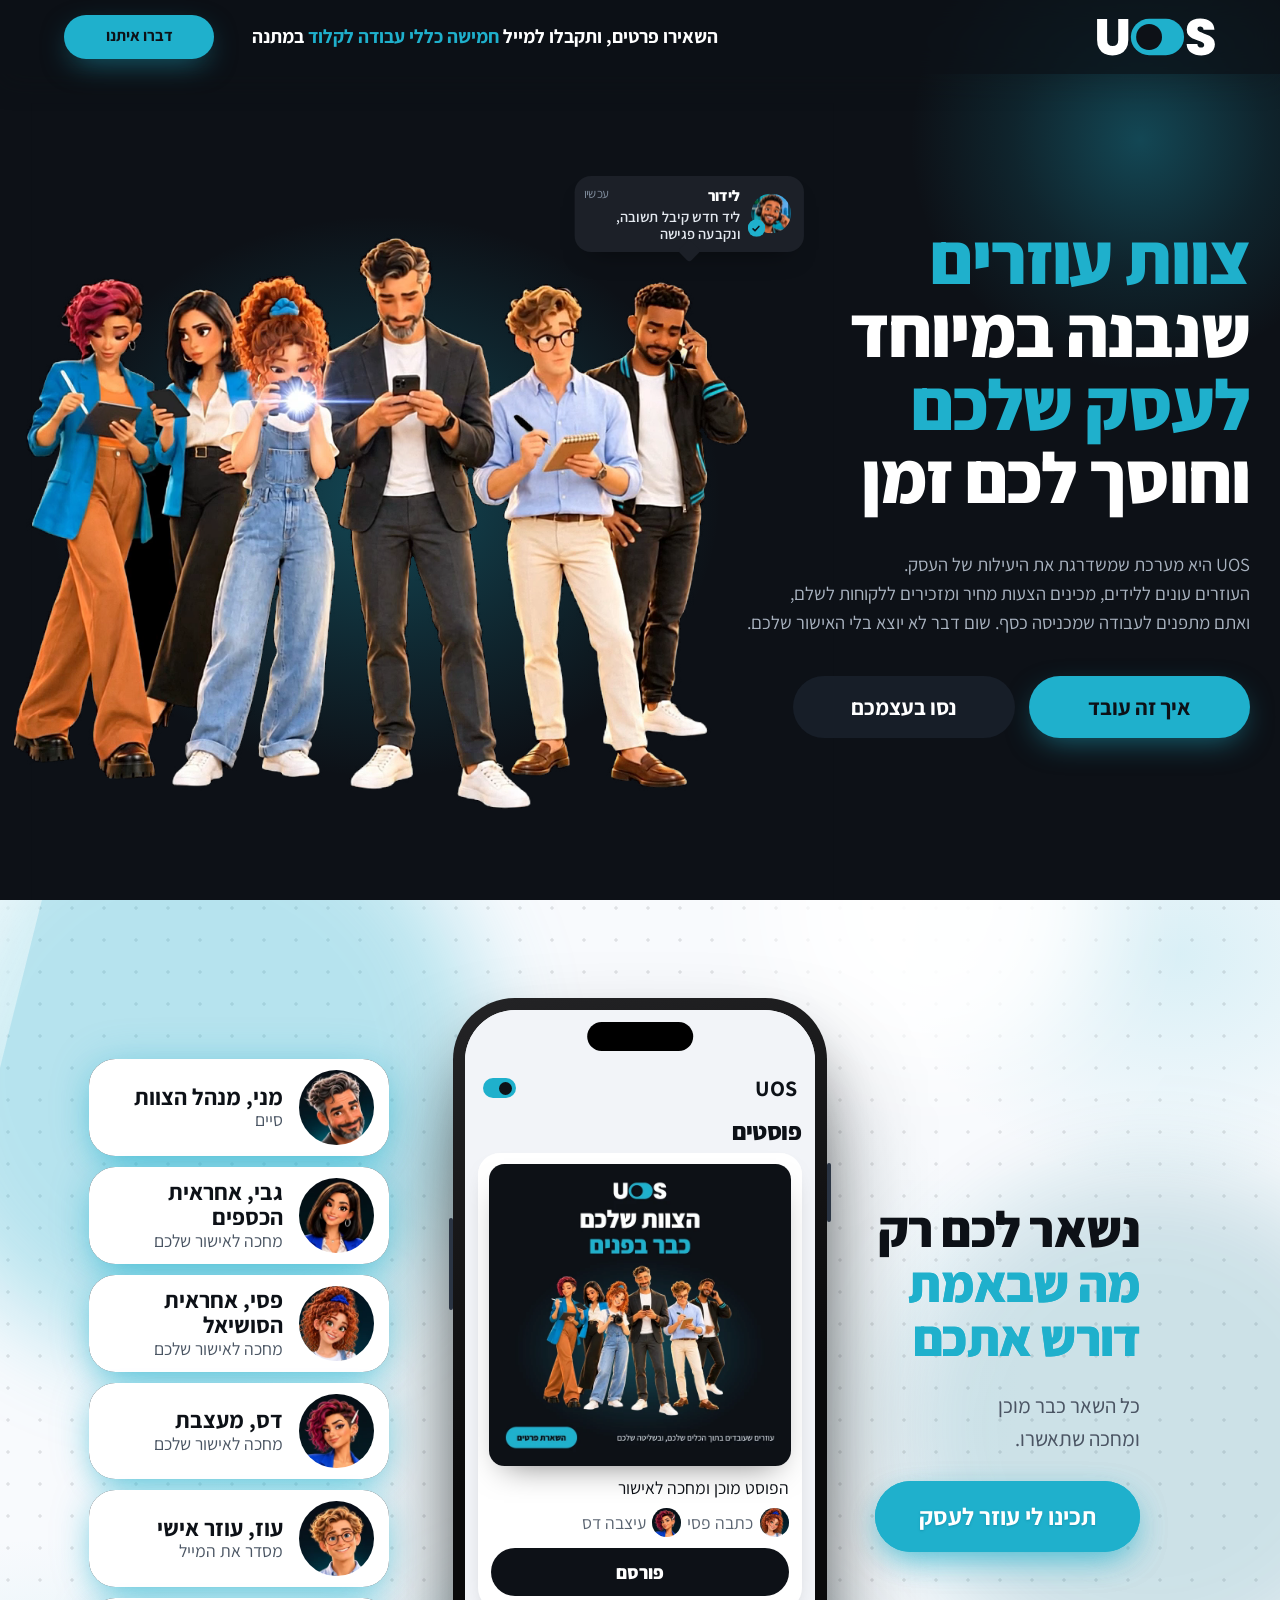
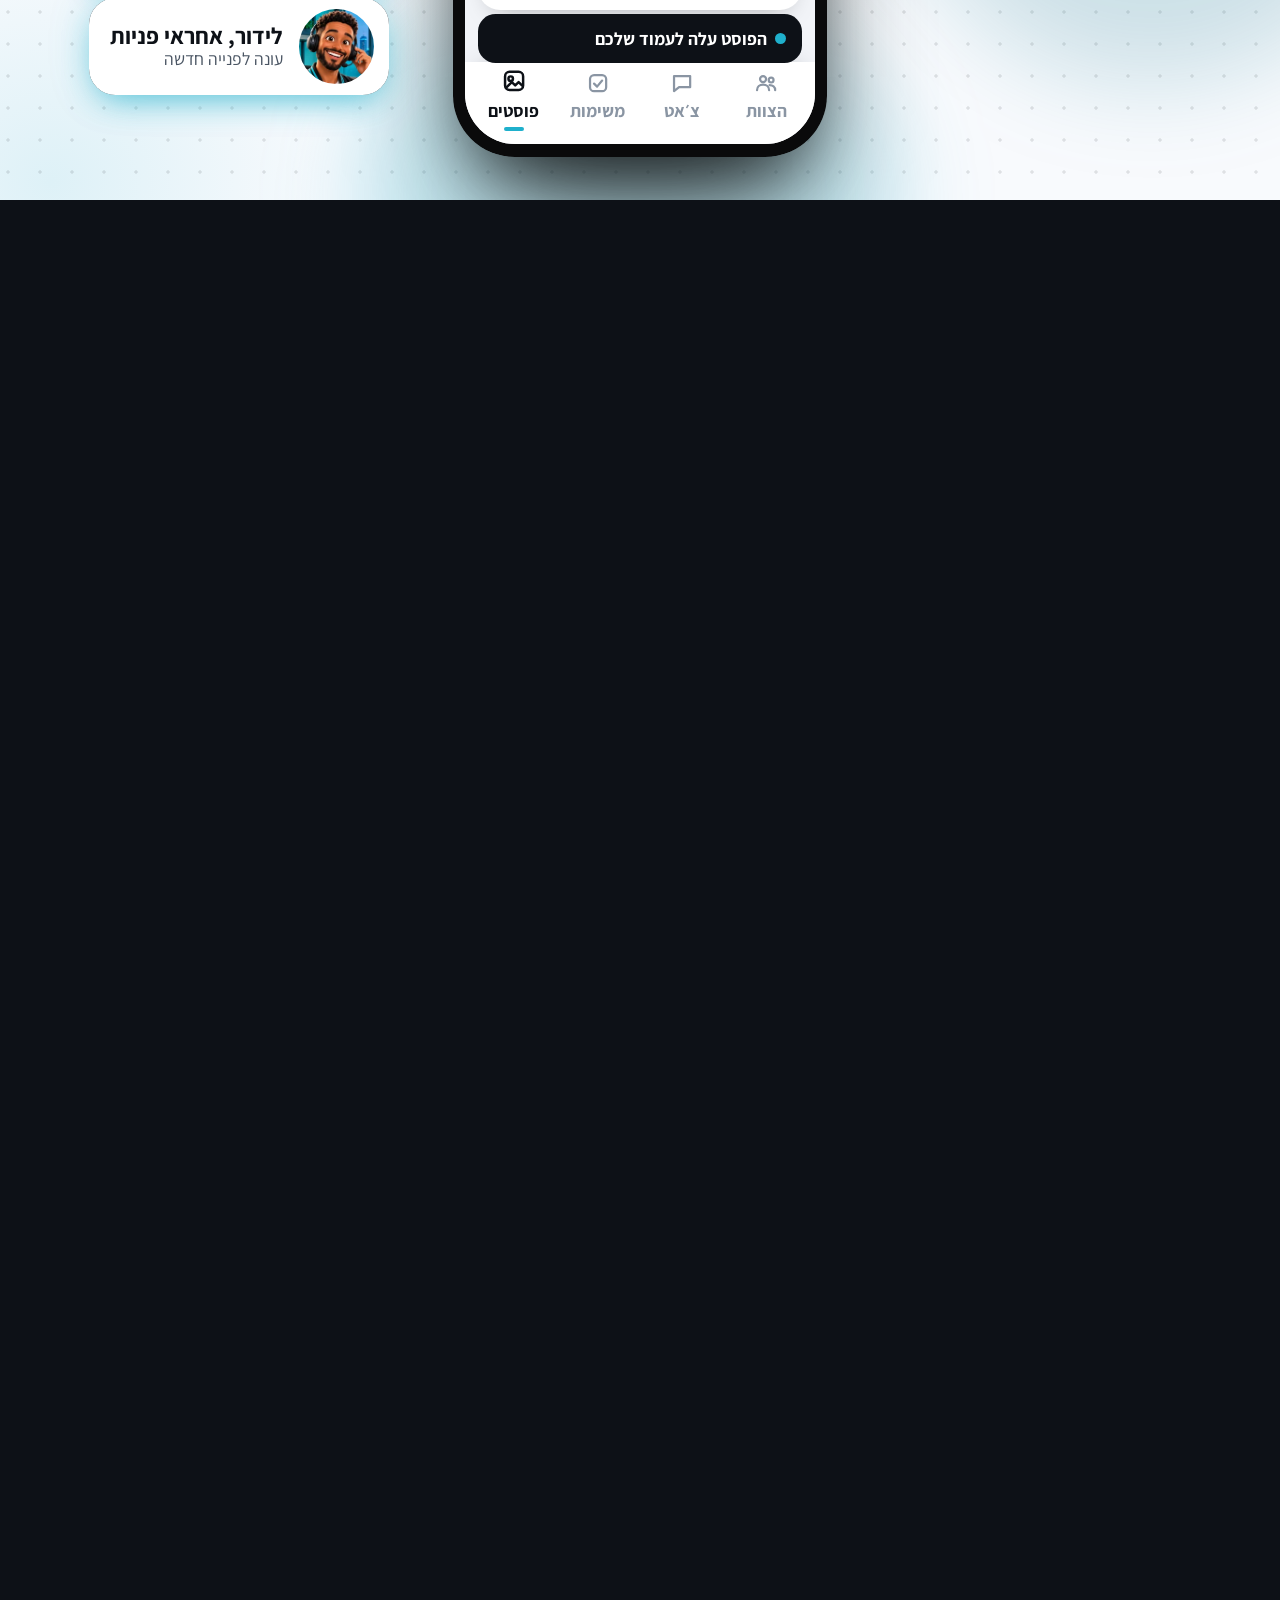
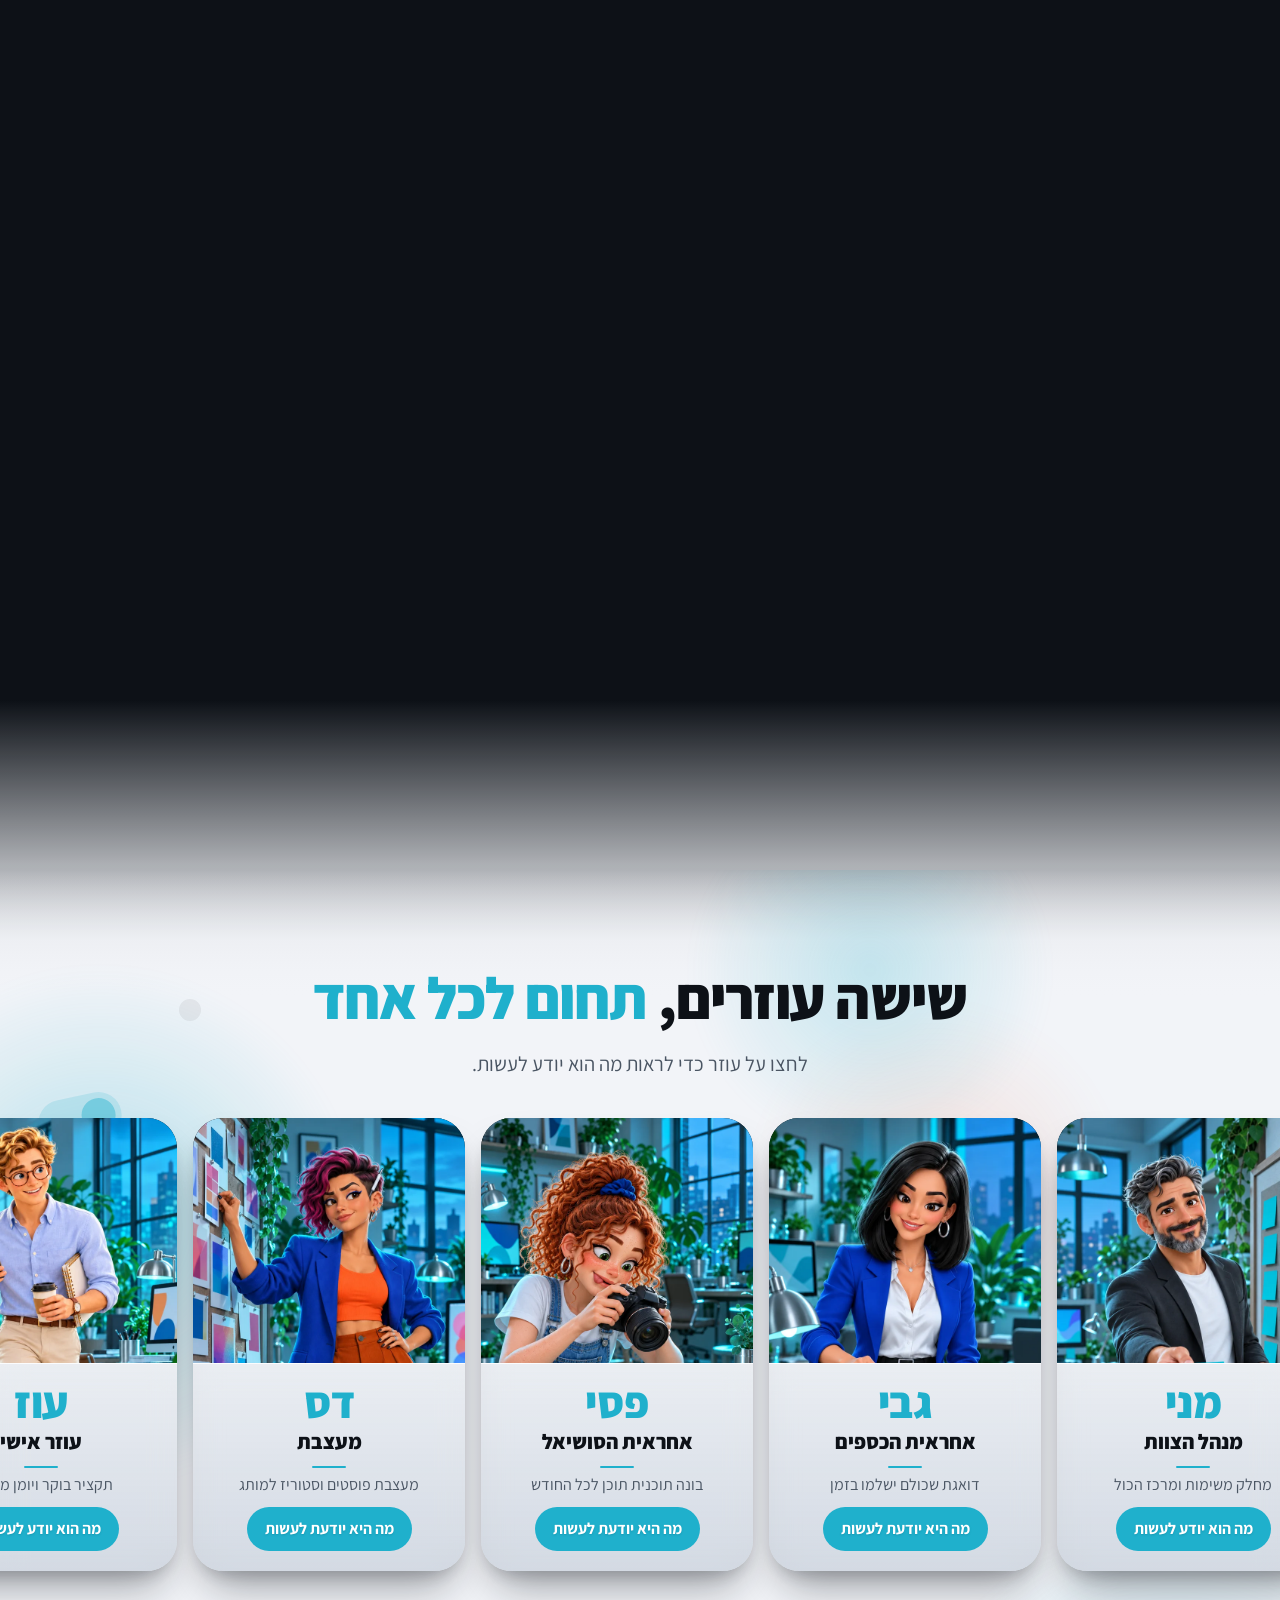
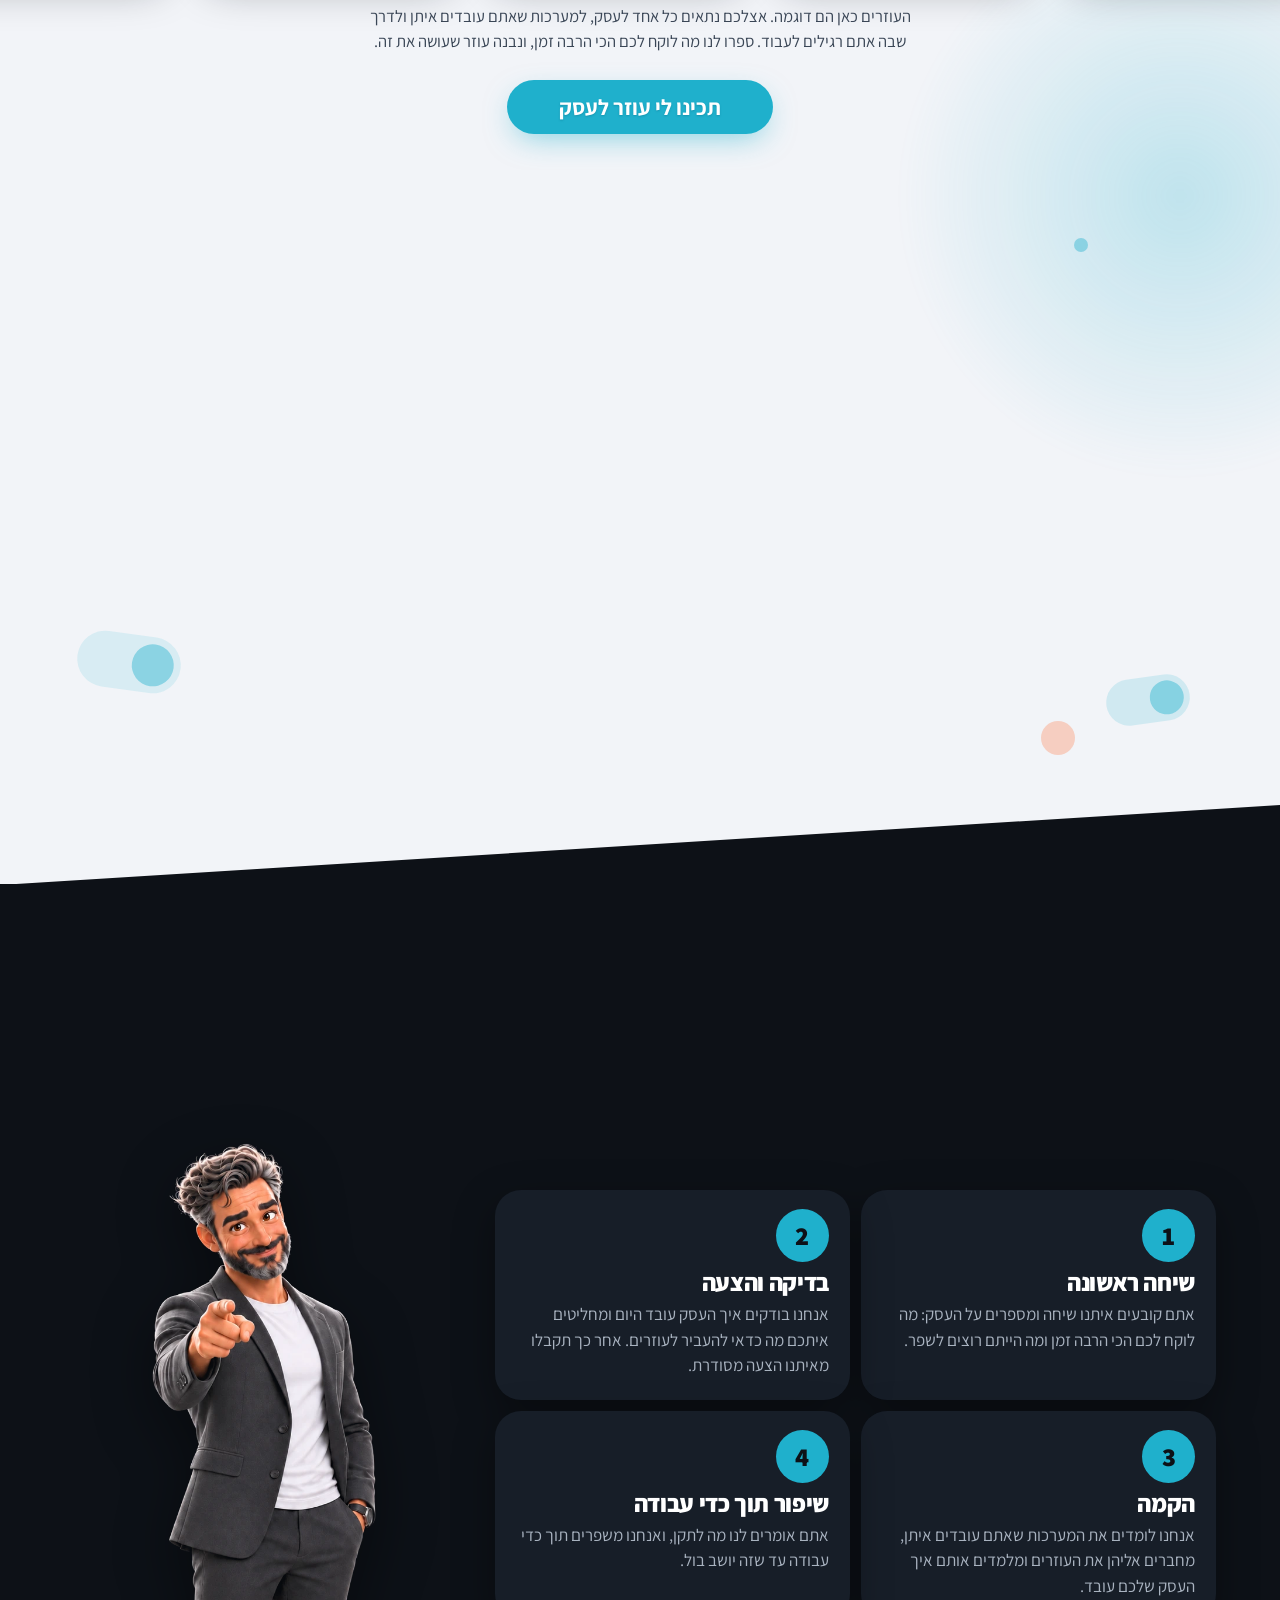
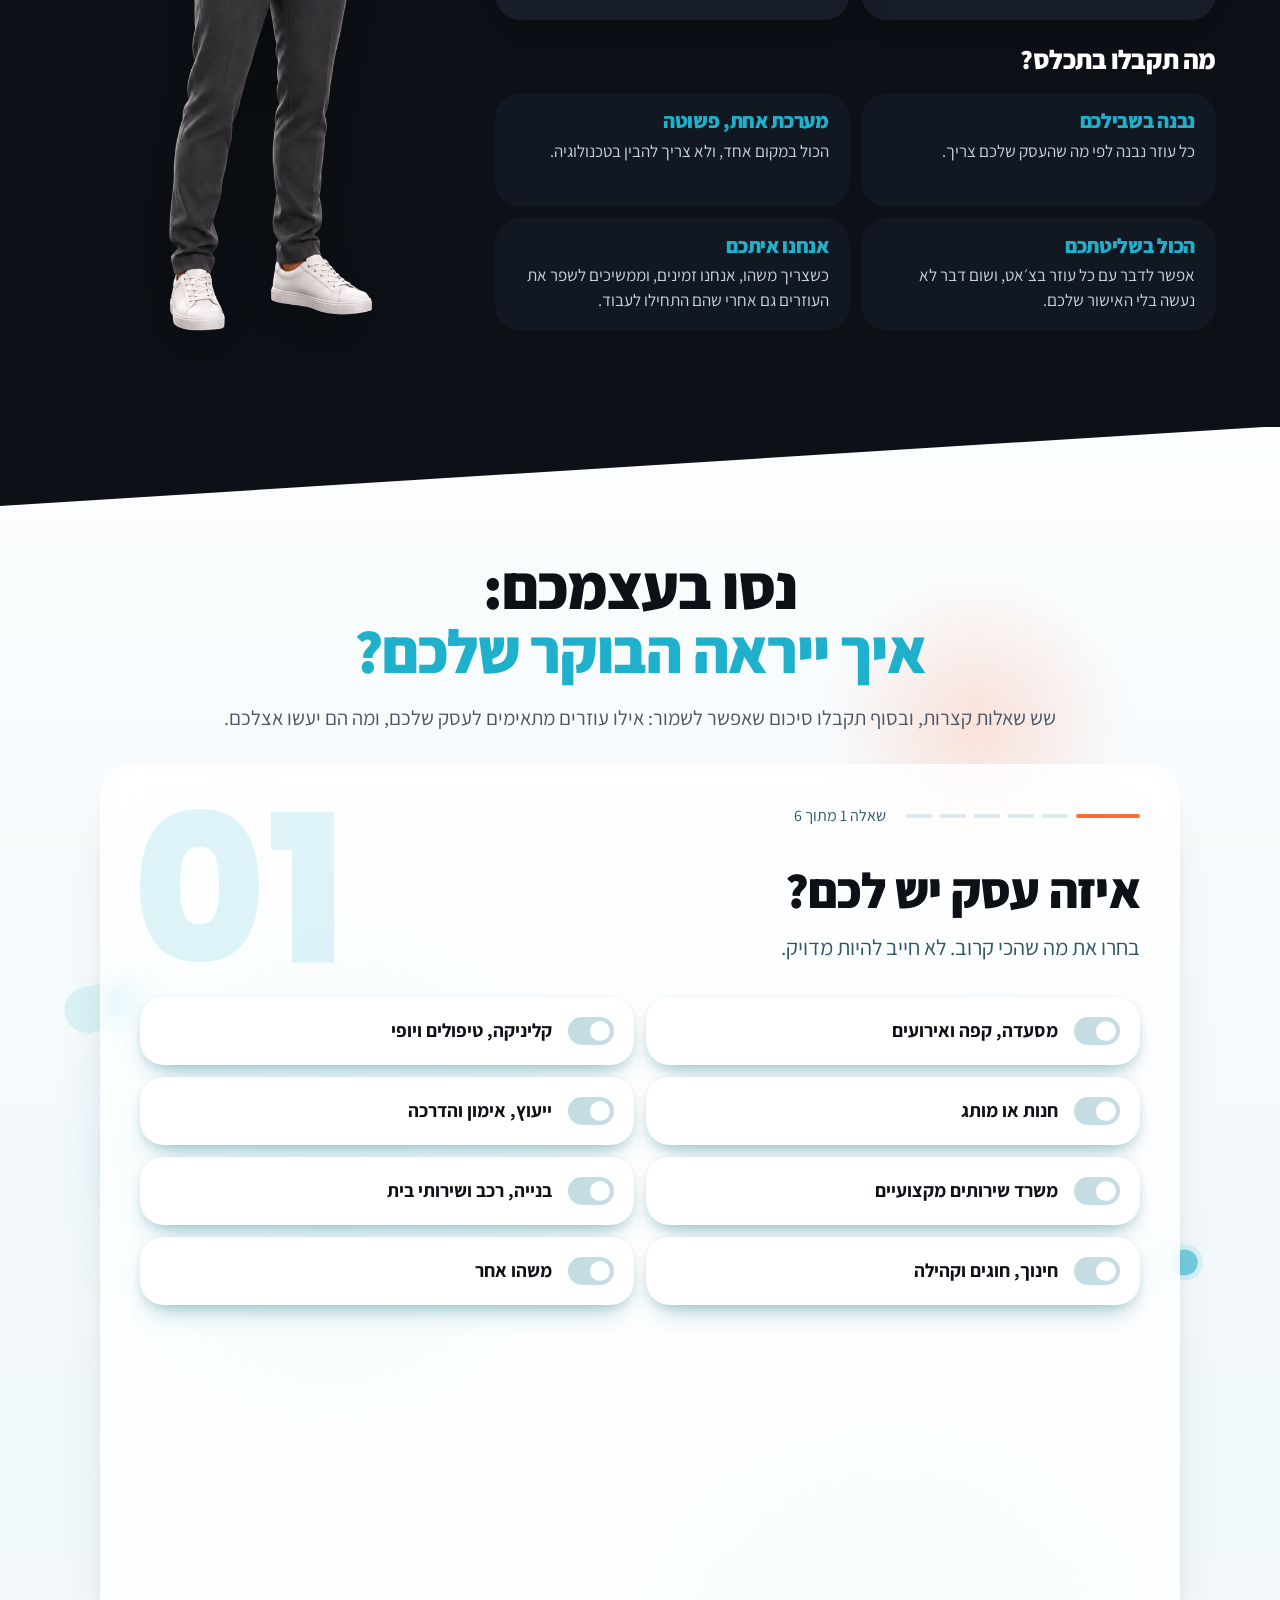
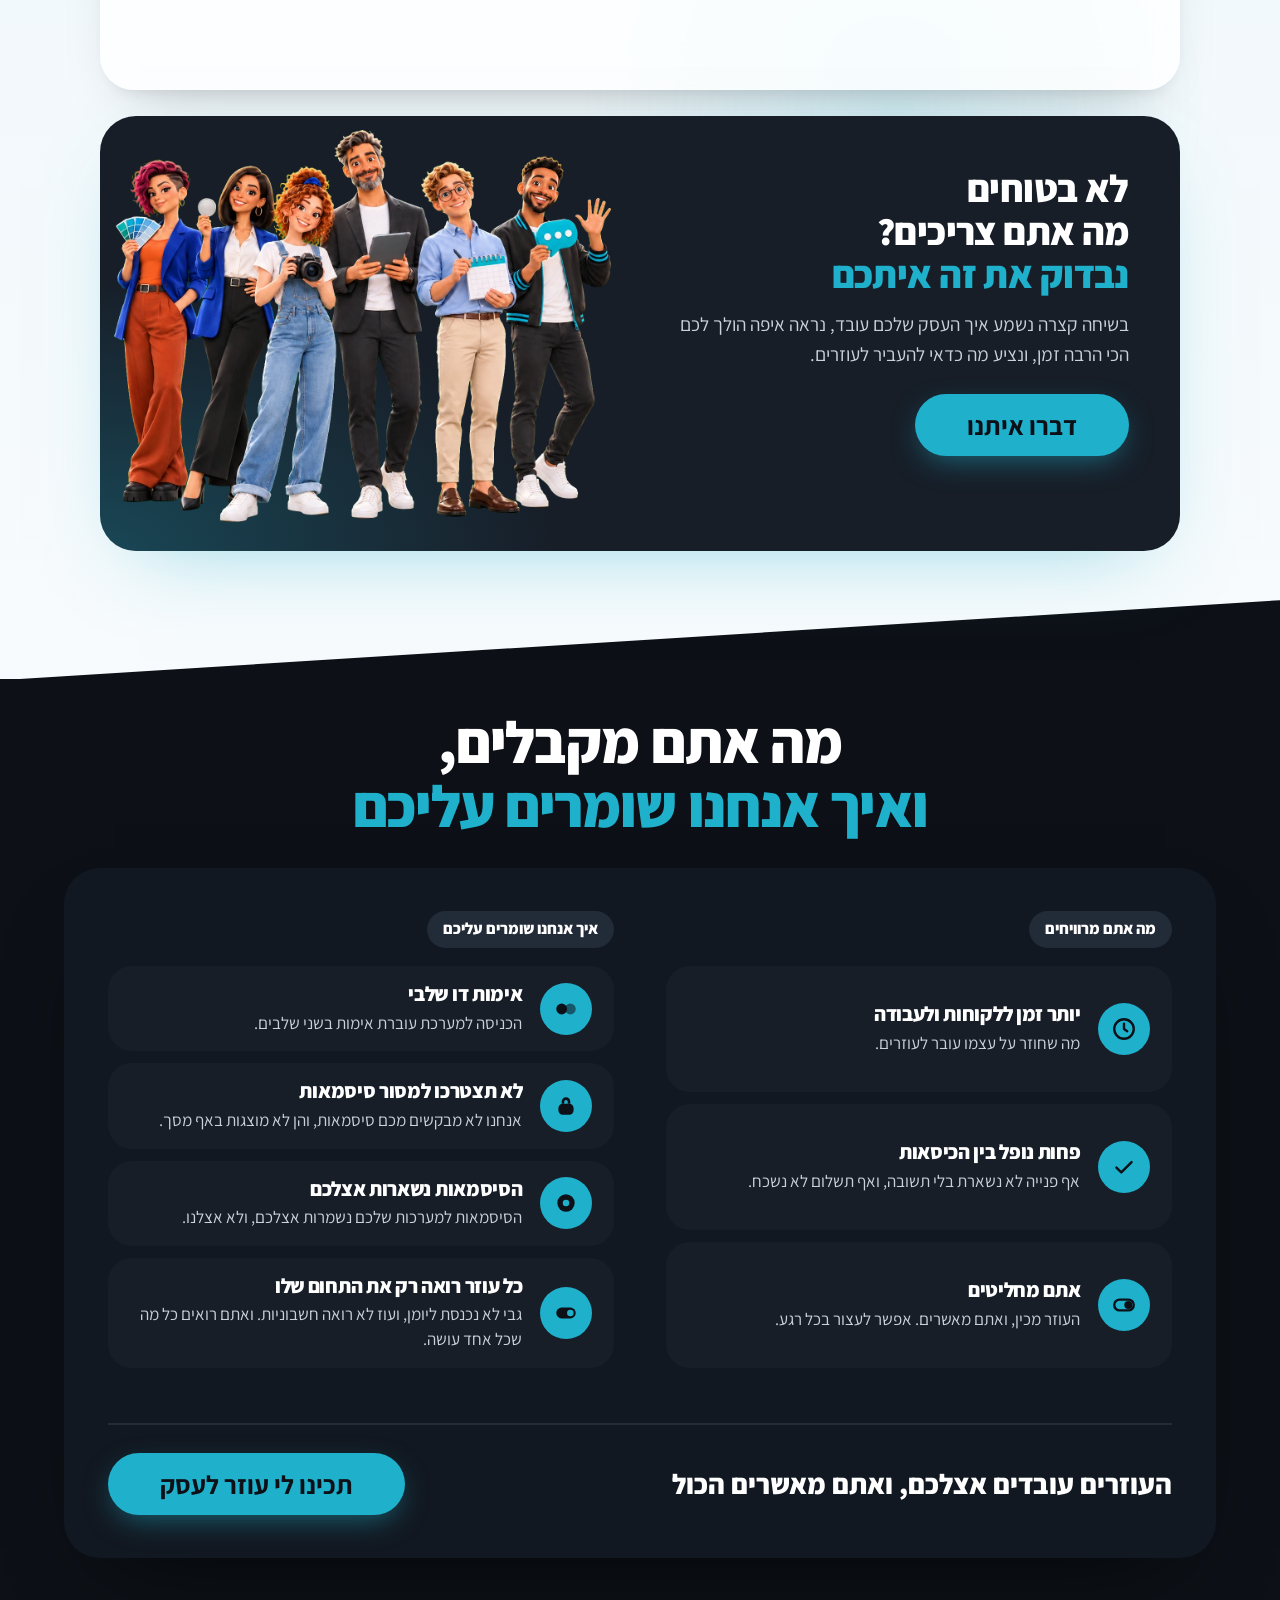
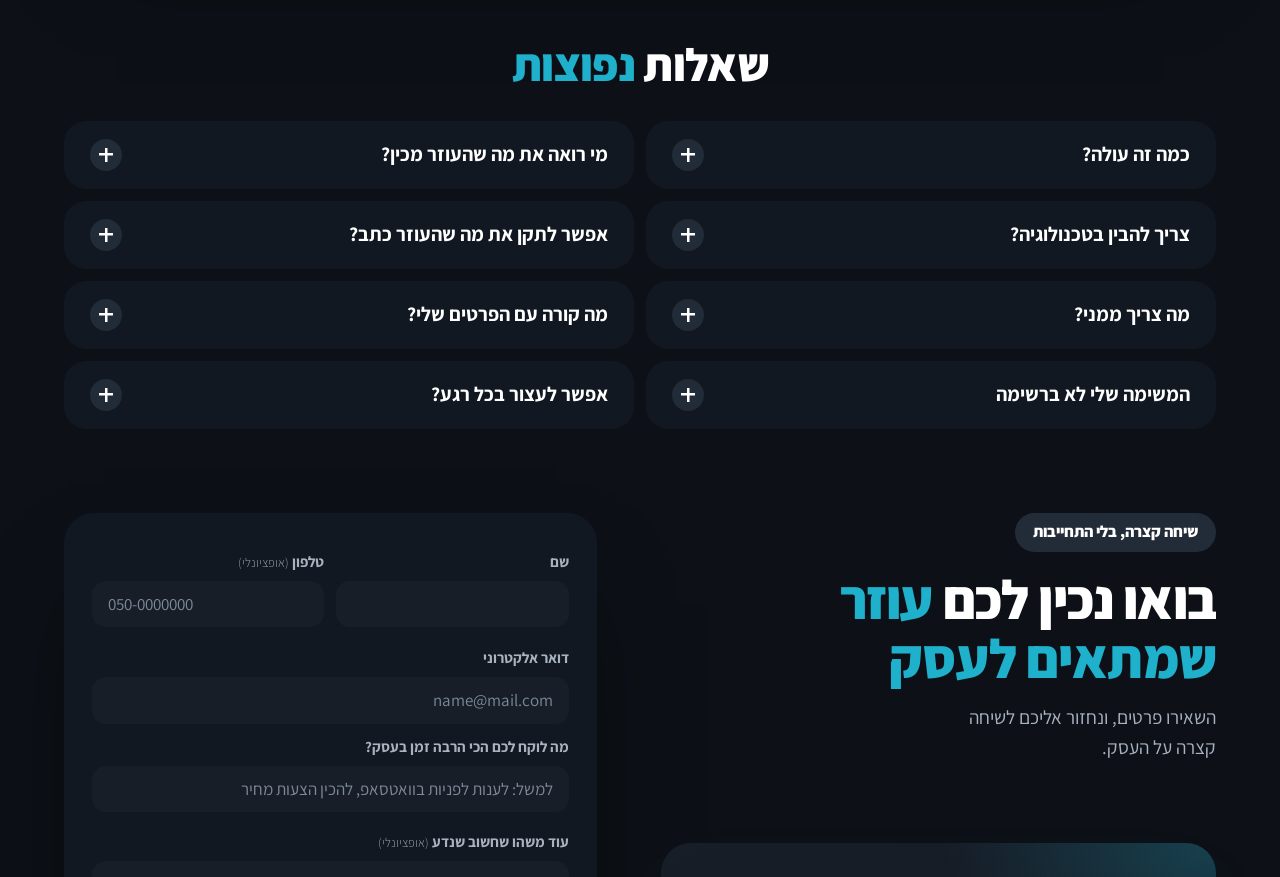
==== commit b271ef5b: "UOS: מלל אנושי בכל הדף, בדף המתנה ובמייל, ושאלון שמתאים את הצרכים לסוג העסק - הפתיחה אומרת מה המערכת" ====
--- a/index.html
+++ b/index.html
@@ -4,11 +4,11 @@
 <meta http-equiv="Cache-Control" content="no-cache, no-store, must-revalidate"><meta http-equiv="Pragma" content="no-cache">
 <meta charset="utf-8">
 <meta name="viewport" content="width=device-width, initial-scale=1, viewport-fit=cover">
-<title>תנו לעוזר משימה, ותראו אותו מסיים אותה | UOS</title>
-<meta name="description" content="בחרו משימה שמעיקה עליכם, והעוזר יעשה אותה מול העיניים שלכם. שום דבר לא יוצא בלי האישור שלכם.">
+<title>UOS | צוות עוזרים שחוסך לעסק שלכם זמן</title>
+<meta name="description" content="UOS היא מערכת שמשדרגת את היעילות של העסק: צוות עוזרים שעונה ללידים, מכין הצעות מחיר ומזכיר ללקוחות לשלם, ואתם מתפנים לעבודה שמכניסה כסף.">
 <meta name="theme-color" content="#0D1117">
-<meta property="og:title" content="תנו לעוזר משימה, ותראו אותו מסיים אותה">
-<meta property="og:description" content="בחרו משימה שמעיקה עליכם, והעוזר יעשה אותה מול העיניים שלכם.">
+<meta property="og:title" content="UOS: צוות עוזרים שחוסך לעסק שלכם זמן">
+<meta property="og:description" content="מערכת שמשדרגת את היעילות של העסק, כדי שתתפנו לעבודה שמכניסה כסף.">
 <meta property="og:image" content="og.png">
 <meta property="og:locale" content="he_IL">
 <link rel="icon" href="data:image/svg+xml,<svg xmlns='http://www.w3.org/2000/svg' viewBox='0 0 32 32'><rect width='32' height='32' rx='8' fill='%231FB0CC'/></svg>">
@@ -1629,7 +1629,7 @@
 <header class="bar">
   <a href="#top" aria-label="UOS, לתחילת הדף"><img id="logoH" src="img/uos-logo-white.svg" alt="UOS" width="120" height="40"><img class="lgd" src="img/uos-logo-dark.svg" alt="" width="120" height="40" aria-hidden="true"></a>
   <div class="barcta">
-    <span class="bgift"><span>השאירו פרטים וקבלו <em class="bb">חבילת סקילים במתנה</em> למייל, תוך דקה</span></span>
+    <span class="bgift"><span>השאירו פרטים, ותקבלו למייל <em class="bb">חמישה כללי עבודה לקלוד</em> במתנה</span></span>
     <a class="pill y sm" href="#contact">דברו איתנו</a>
   </div>
 </header>
@@ -1640,8 +1640,8 @@
 <section class="hero" id="hero">
   <div class="hero-in">
     <div class="hcol">
-      <h1 class="rv"><span class="y">צוות עוזרים</span><span>שמותאם בשביל</span><span class="y">העסק שלכם</span><span>וחוסך לכם זמן</span></h1>
-      <p class="lead rv d1">מענה ללידים, הצעות מחיר, פוסטים ותזכורות תשלום: אלה רק דוגמאות. <br>בונים לכם עוזר שמתאים לעסק שלכם, ושום דבר לא יוצא בלי האישור שלכם.</p>
+      <h1 class="rv"><span class="y">צוות עוזרים</span><span>שנבנה במיוחד</span><span class="y">לעסק שלכם</span><span>וחוסך לכם זמן</span></h1>
+      <p class="lead rv d1">UOS היא מערכת שמשדרגת את היעילות של העסק. <br>העוזרים עונים ללידים, מכינים הצעות מחיר ומזכירים ללקוחות לשלם, <br>ואתם מתפנים לעבודה שמכניסה כסף. שום דבר לא יוצא בלי האישור שלכם.</p>
             <div class="ctas rv d2">
         <a class="pill y lg" href="#how">איך זה עובד</a>
         <a class="pill g lg" href="#quiz">נסו בעצמכם</a>
@@ -1651,11 +1651,11 @@
       <div class="glow" aria-hidden="true"></div>
       <video class="team herophoto" id="teamImg" autoplay muted loop playsinline preload="auto" poster="img/team_alpha_poster.webp" aria-label="העוזרים של UOS: פסי, גבי, מני, עוז, לידור ודס" width="1000" height="1000"></video>
       <script>(function(){var v=document.getElementById('teamImg');if(!v)return;var saf=/^((?!chrome|android|crios|fxios|edg).)*safari/i.test(navigator.userAgent);v.src=saf?'video/hero_a.mov':'video/hero_a.webm';v.load();var pl=v.play();if(pl&&pl.catch)pl.catch(function(){})})()</script>
-      <button class="nt" type="button" data-task="post" data-x="39"><i class="nf"><img src="img/psi-face.webp" alt="" width="40" height="40"></i><span class="nb"><b>פסי</b><em>עכשיו</em><span>פוסט צולם ועוצב, עלה לאישור שלך</span></span></button>
-      <button class="nt" type="button" data-task="reply" data-x="82"><i class="nf"><img src="img/lidor-face.webp" alt="" width="40" height="40"></i><span class="nb"><b>לידור</b><em>עכשיו</em><span>ליד חדש נענה, הפגישה נסגרה</span></span></button>
-      <button class="nt" type="button" data-task="design" data-x="18"><i class="nf"><img src="img/des-face.webp" alt="" width="40" height="40"></i><span class="nb"><b>דס</b><em>עכשיו</em><span>העיצוב לפוסט מוכן, ממתין לאישור</span></span></button>
-      <button class="nt" type="button" data-task="brief" data-x="68"><i class="nf"><img src="img/oz-face.webp" alt="" width="40" height="40"></i><span class="nb"><b>עוז</b><em>עכשיו</em><span>תקציר הבוקר מוכן, שלוש משימות דחופות</span></span></button>
-      <button class="nt" type="button" data-task="reminder" data-x="30"><i class="nf"><img src="img/gabi-face.webp" alt="" width="40" height="40"></i><span class="nb"><b>גבי</b><em>עכשיו</em><span>תזכורת תשלום נשלחה, החשבונית שולמה</span></span></button>
+      <button class="nt" type="button" data-task="post" data-x="39"><i class="nf"><img src="img/psi-face.webp" alt="" width="40" height="40"></i><span class="nb"><b>פסי</b><em>עכשיו</em><span>הפוסט נכתב ועוצב, ומחכה לאישור שלכם</span></span></button>
+      <button class="nt" type="button" data-task="reply" data-x="82"><i class="nf"><img src="img/lidor-face.webp" alt="" width="40" height="40"></i><span class="nb"><b>לידור</b><em>עכשיו</em><span>ליד חדש קיבל תשובה, ונקבעה פגישה</span></span></button>
+      <button class="nt" type="button" data-task="design" data-x="18"><i class="nf"><img src="img/des-face.webp" alt="" width="40" height="40"></i><span class="nb"><b>דס</b><em>עכשיו</em><span>העיצוב לפוסט מוכן ומחכה לאישור</span></span></button>
+      <button class="nt" type="button" data-task="brief" data-x="68"><i class="nf"><img src="img/oz-face.webp" alt="" width="40" height="40"></i><span class="nb"><b>עוז</b><em>עכשיו</em><span>תקציר הבוקר מוכן: שלושה דברים דחופים היום</span></span></button>
+      <button class="nt" type="button" data-task="reminder" data-x="30"><i class="nf"><img src="img/gabi-face.webp" alt="" width="40" height="40"></i><span class="nb"><b>גבי</b><em>עכשיו</em><span>התזכורת יצאה, והלקוח שילם</span></span></button>
       <button class="nt" type="button" data-task="quote" data-x="53"><i class="nf"><img src="img/meni-face.webp" alt="" width="40" height="40"></i><span class="nb"><b>מני</b><em>עכשיו</em><span>הצעת מחיר נשלחה ללקוח</span></span></button>
     </div>
   </div>
@@ -1667,10 +1667,10 @@
     <div class="slab" id="slab" aria-hidden="true"></div>
     <div class="day-tx">
       <div class="dt" data-c="0"><h2>הקפה עוד חם <br><span class="y">והטלפון כבר <br>לא מפסיק?</span></h2><p>וואטסאפ, מיילים ותזכורות, הכול בבת אחת, עוד לפני תשע בבוקר.</p></div>
-      <div class="dt" data-c="1"><h2>כל דבר קטן <br><span class="y">ואתם עושים <br>את כולם?</span></h2><p>עונים, רושמים, מסדרים, והדברים החשובים באמת עדיין מחכים.</p></div>
-      <div class="dt" data-c="2"><h2>החלקה אחת <br><span class="y">והצוות כולו <br>כבר בפנים</span></h2><p>הצוות כולו מחכה לכם בפנים, שישה עוזרים עם תחום לכל אחד.</p></div>
-      <div class="dt" data-c="3"><h2>כל עוזר לוקח <br><span class="y">תחום משלו <br>ועובד</span></h2><p>הם מתחלקים במשימות ומתחילים לעבוד, בזמן שאתם ממשיכים עם העסק.</p><a class="pill y dt-cta" href="#contact">תכינו לי עוזר לעסק</a></div>
-      <div class="dt" data-c="4"><h2>נשאר לכם רק <br><span class="y">מה שבאמת <br>דורש אתכם</span></h2><p>כל השאר כבר מוכן ומחכה לאישור שלכם. שום דבר לא יוצא בלעדיו.</p><a class="pill y dt-cta" href="#contact">תכינו לי עוזר לעסק</a></div>
+      <div class="dt" data-c="1"><h2>כל דבר קטן <br><span class="y">עובר <br>דרככם?</span></h2><p>אתם עונים, רושמים ומסדרים, ובינתיים מה שמכניס כסף מחכה לכם.</p></div>
+      <div class="dt" data-c="2"><h2>החלקה אחת <br><span class="y">והצוות כולו <br>כבר בפנים</span></h2><p>במערכת אחת אתם רואים את כל הצוות, מה כל אחד עושה ומה מחכה לאישור שלכם.</p></div>
+      <div class="dt" data-c="3"><h2>כל עוזר לוקח <br><span class="y">תחום משלו <br>ועובד</span></h2><p>מני מחלק את המשימות, וכל אחד מתחיל לעבוד על שלו. אתם בינתיים ממשיכים עם הלקוחות.</p><a class="pill y dt-cta" href="#contact">תכינו לי עוזר לעסק</a></div>
+      <div class="dt" data-c="4"><h2>נשאר לכם רק <br><span class="y">מה שבאמת <br>דורש אתכם</span></h2><p>כל השאר כבר מוכן ומחכה שתאשרו.</p><a class="pill y dt-cta" href="#contact">תכינו לי עוזר לעסק</a></div>
     </div>
     <div class="phone" aria-hidden="true">
       <div class="screen">
@@ -1689,14 +1689,14 @@
 
   <div class="dayM">
     <h2>הקפה עוד חם,<br><span class="y">והטלפון כבר לא מפסיק?</span></h2>
-    <p class="dm-sub">ככה נראה בוקר עם צוות שעובד בשבילכם:</p>
+    <p class="dm-sub">ככה נראה בוקר כשהצוות לוקח את הדברים הקטנים, ואתם עובדים על מה שמכניס כסף:</p>
     <ol class="dm-l">
-      <li><time>08:40</time><i><img src="img/lidor-face.webp" alt="" width="44" height="44"></i><div><b>לידור</b><span>ליד חדש נענה, הפגישה נסגרה</span></div></li>
-      <li><time>09:12</time><i><img src="img/gabi-face.webp" alt="" width="44" height="44"></i><div><b>גבי</b><span>תזכורת תשלום נשלחה, החשבונית שולמה</span></div></li>
-      <li><time>10:05</time><i><img src="img/psi-face.webp" alt="" width="44" height="44"></i><div><b>פסי</b><span>פוסט צולם ועוצב, עלה לאישור שלך</span></div></li>
+      <li><time>08:40</time><i><img src="img/lidor-face.webp" alt="" width="44" height="44"></i><div><b>לידור</b><span>ליד חדש קיבל תשובה, ונקבעה פגישה</span></div></li>
+      <li><time>09:12</time><i><img src="img/gabi-face.webp" alt="" width="44" height="44"></i><div><b>גבי</b><span>התזכורת יצאה, והלקוח שילם</span></div></li>
+      <li><time>10:05</time><i><img src="img/psi-face.webp" alt="" width="44" height="44"></i><div><b>פסי</b><span>הפוסט נכתב ועוצב, ומחכה לאישור שלכם</span></div></li>
       <li><time>11:30</time><i><img src="img/meni-face.webp" alt="" width="44" height="44"></i><div><b>מני</b><span>הצעת מחיר נשלחה ללקוח</span></div></li>
     </ol>
-    <p class="dm-end">נשאר לכם רק מה שבאמת דורש אתכם. שום דבר לא יוצא בלי האישור שלכם.</p>
+    <p class="dm-end">נשאר לכם רק מה שבאמת דורש אתכם, וכל השאר מחכה לאישור שלכם.</p>
     <a class="pill y" href="#contact">תכינו לי עוזר לעסק</a>
   </div>
 </section>
@@ -1713,10 +1713,10 @@
     <div class="tpin-st">
       <div class="sec-h c tpin-h">
         <h2 class="rv">שישה עוזרים, <span class="y">תחום לכל אחד</span></h2>
-        <p class="rv d1">כל עוזר עושה תחום אחד, ובכל תחום אתם מאשרים. לחצו על עוזר, וראו מה הוא יודע לעשות.</p>
+        <p class="rv d1">לחצו על עוזר כדי לראות מה הוא יודע לעשות.</p>
       </div>
       <div class="track" id="track"></div>
-      <div class="cta-row tcta"><p class="cta-long">כל עוזר כאן הוא רק דוגמה לכיוון. אנחנו מתאימים אותו אישית לעסק שלכם: לצרכים שלכם, למערכות שאתם עובדים איתן ולדרך שבה אתם רגילים לעבוד. מספרים לנו מה מעכב אתכם, ואנחנו נבנה את העוזר שמתאים לכם בדיוק.</p><a class="pill y lg" href="#contact">תכינו לי עוזר לעסק</a></div>
+      <div class="cta-row tcta"><p class="cta-long">העוזרים כאן הם דוגמה. אצלכם נתאים כל אחד לעסק, למערכות שאתם עובדים איתן ולדרך שבה אתם רגילים לעבוד. ספרו לנו מה לוקח לכם הכי הרבה זמן, ונבנה עוזר שעושה את זה.</p><a class="pill y lg" href="#contact">תכינו לי עוזר לעסק</a></div>
     </div>
   </div>
 </section>
@@ -1724,22 +1724,22 @@
 <section class="sec steps" id="how">
   <canvas class="pcv" id="pcv" aria-hidden="true"></canvas>
   <div class="wrap">
-    <div class="sec-h c"><h2 class="rv">איך זה עובד,<br><span class="y">מהשיחה ועד שהעוזר עובד</span></h2><p class="rv d1">לא מוצר מדף, אלא תהליך שבו אנחנו בונים את זה יחד איתכם, צעד אחרי צעד.</p></div>
+    <div class="sec-h c"><h2 class="rv">איך זה עובד,<br><span class="y">מהשיחה הראשונה ועד שהעוזרים בעבודה</span></h2><p class="rv d1">אנחנו בונים את המערכת יחד איתכם, צעד אחרי צעד, לפי העסק שלכם.</p></div>
     <div class="how-g">
     <div class="how-main">
     <h3 class="how-k rv">איך עובדים יחד?</h3>
     <ol class="st3 s4">
-      <li class="rv"><span class="n">1</span><h3>שיחה ראשונה</h3><p>קובעים איתנו שיחה ומספרים לנו על העסק, מה בא לכם להקל ומה לשפר.</p></li>
-      <li class="rv d1"><span class="n">2</span><h3>מחקר והצעה</h3><p>אנחנו עושים מחקר, מגיעים יחד להבנה מה צריך לעשות, ומקבלים הצעה ברורה.</p></li>
-      <li class="rv d2"><span class="n">3</span><h3>מכינים הכול</h3><p>אנחנו מכירים את המערכות שלכם ומכינים את העוזרים לעבודה בעסק.</p></li>
-      <li class="rv d3"><span class="n">4</span><h3>מדייקים תוך כדי</h3><p>אתם מראים לנו מה לתקן, ואנחנו מדייקים תוך כדי העבודה, עד שזה יושב בול.</p></li>
+      <li class="rv"><span class="n">1</span><h3>שיחה ראשונה</h3><p>אתם קובעים איתנו שיחה ומספרים על העסק: מה לוקח לכם הכי הרבה זמן ומה הייתם רוצים לשפר.</p></li>
+      <li class="rv d1"><span class="n">2</span><h3>בדיקה והצעה</h3><p>אנחנו בודקים איך העסק עובד היום ומחליטים איתכם מה כדאי להעביר לעוזרים. אחר כך תקבלו מאיתנו הצעה מסודרת.</p></li>
+      <li class="rv d2"><span class="n">3</span><h3>הקמה</h3><p>אנחנו לומדים את המערכות שאתם עובדים איתן, מחברים אליהן את העוזרים ומלמדים אותם איך העסק שלכם עובד.</p></li>
+      <li class="rv d3"><span class="n">4</span><h3>שיפור תוך כדי עבודה</h3><p>אתם אומרים לנו מה לתקן, ואנחנו משפרים תוך כדי עבודה עד שזה יושב בול.</p></li>
     </ol>
-    <h3 class="how-k rv">מה מקבלים בתכלס?</h3>
+    <h3 class="how-k rv">מה תקבלו בתכלס?</h3>
     <div class="str rv">
-      <div><h3>נבנה בשבילכם</h3><p>לא מוצר מדף. העוזרים נבנים סביב העסק שלכם.</p></div>
-      <div><h3>ברור ונגיש</h3><p>מערכת אחת פשוטה, בלי קוד ובלי שום דבר טכני.</p></div>
-      <div><h3>הכול בשליטתכם</h3><p>צ׳אט עם כל עוזר, ושום דבר לא נעשה בלי האישור שלכם.</p></div>
-      <div><h3>אנחנו איתכם</h3><p>תמיכה מאיתנו כשצריך, ודיוק לאורך כל הדרך, עד שזה יושב בול.</p></div>
+      <div><h3>נבנה בשבילכם</h3><p>כל עוזר נבנה לפי מה שהעסק שלכם צריך.</p></div>
+      <div><h3>מערכת אחת, פשוטה</h3><p>הכול במקום אחד, ולא צריך להבין בטכנולוגיה.</p></div>
+      <div><h3>הכול בשליטתכם</h3><p>אפשר לדבר עם כל עוזר בצ׳אט, ושום דבר לא נעשה בלי האישור שלכם.</p></div>
+      <div><h3>אנחנו איתכם</h3><p>כשצריך משהו, אנחנו זמינים, וממשיכים לשפר את העוזרים גם אחרי שהם התחילו לעבוד.</p></div>
     </div>
     </div>
     <aside class="how-aside rv d1" aria-hidden="true"><img src="img/meni-flat-cut.webp" alt="" width="383" height="1350" loading="lazy"></aside>
@@ -1755,13 +1755,13 @@
   <div class="wrap">
     <div class="sec-h c">
       <h2 class="rv">נסו בעצמכם:<br><span class="y">איך ייראה הבוקר שלכם?</span></h2>
-      <p class="rv d1">שש שאלות קצרות עם תשובות מוכנות. בסוף מקבלים סיכום מעוצב שאפשר לשמור: מה אפשר לעשות אצלכם, באילו צרכים נוכל לטפל, ואיזה עוזר הכי קרוב למה שאתם צריכים.</p>
+      <p class="rv d1">שש שאלות קצרות, ובסוף תקבלו סיכום שאפשר לשמור: אילו עוזרים מתאימים לעסק שלכם, ומה הם יעשו אצלכם.</p>
     </div>
-    <div class="qframe rv"><iframe id="qz" src="quiz/index.html?v=20261108g" aria-label="שאלון: איך ייראה הבוקר שלכם עם עוזרים" scrolling="no" loading="lazy"></iframe></div>
+    <div class="qframe rv"><iframe id="qz" src="quiz/index.html?v=20261109a" aria-label="שאלון: איך ייראה הבוקר שלכם עם עוזרים" scrolling="no" loading="lazy"></iframe></div>
     <div class="helpcard rv">
       <div class="hc-tx">
-        <h3>לא הצלחתם להבין<br>מה אתם צריכים?<br><span class="y">אנחנו כאן לעזור לכם</span></h3>
-        <p>אנחנו לא רק מבצעים, אנחנו גם יוזמים. מקשיבים לעסק, מזהים איפה אפשר לחסוך לכם זמן וכסף, ומציעים פתרון שנבנה בשבילכם. לא מוכרים לכם מוצר, אלא פתרון.</p>
+        <h3>לא בטוחים<br>מה אתם צריכים?<br><span class="y">נבדוק את זה איתכם</span></h3>
+        <p>בשיחה קצרה נשמע איך העסק שלכם עובד, נראה איפה הולך לכם הכי הרבה זמן, ונציע מה כדאי להעביר לעוזרים.</p>
         <a class="pill y lg" href="#contact">דברו איתנו</a>
       </div>
       <img class="hc-team" src="img/team_help2.webp" alt="" width="1198" height="946" loading="lazy">
@@ -1771,8 +1771,8 @@
 <section class="sec" id="trust"><div class="wrap">
   <div class="sec-h c"><h2 class="rv">מה אתם מקבלים,<br><span class="y">ואיך אנחנו שומרים עליכם</span></h2></div>
   <div class="tr-panel rv">
-    <div class="tr-col"><span class="tr-k">מה מרוויחים<i class="qm">?</i></span><ul class="tr-list"><li><span class="ti"><svg width="26" height="26" viewBox="0 0 24 24" fill="none" stroke="#0D1117" stroke-width="2.2" stroke-linecap="round" stroke-linejoin="round" aria-hidden="true"><circle cx="12" cy="12" r="9"/><path d="M12 7v5l3 2"/></svg></span><div><h3>זמן שחוזר אליכם</h3><p>מה שחוזר על עצמו עובר לעוזרים.</p></div></li><li><span class="ti"><svg width="26" height="26" viewBox="0 0 24 24" fill="none" stroke="#0D1117" stroke-width="2.2" stroke-linecap="round" stroke-linejoin="round" aria-hidden="true"><path d="M5 12.5l4.5 4.5L19 7.5"/></svg></span><div><h3>פחות נופל בין הכיסאות</h3><p>פנייה לא נשארת בלי מענה, תשלום לא נשכח.</p></div></li><li><span class="ti"><svg width="26" height="26" viewBox="0 0 24 24" fill="none" stroke="#0D1117" stroke-width="2.2" stroke-linecap="round" stroke-linejoin="round" aria-hidden="true"><rect x="3" y="7" width="18" height="10" rx="5"/><circle cx="16" cy="12" r="2.6" fill="#0D1117"/></svg></span><div><h3>אתם מחליטים</h3><p>העוזר מכין, ואתם מאשרים. אפשר לעצור בכל רגע.</p></div></li></ul></div>
-    <div class="tr-col"><span class="tr-k">איך שומרים עליכם<i class="qm">?</i></span><ul class="tr-list two"><li><span class="ti"><svg width="30" height="30" viewBox="0 0 24 24" fill="#0D1117"><circle cx="8" cy="12" r="5"/><circle cx="16" cy="12" r="5" opacity=".55"/></svg></span><div><h3>אימות דו שלבי</h3><p>כל משתמש מאמת את עצמו בשני שלבים.</p></div></li><li><span class="ti"><svg width="30" height="30" viewBox="0 0 24 24" fill="#0D1117"><rect x="5" y="10" width="14" height="10" rx="4"/><path d="M8 10V8a4 4 0 018 0v2h-2.4V8a1.6 1.6 0 00-3.2 0v2z"/></svg></span><div><h3>מפתחות מוסתרים</h3><p>לא מבקשים מכם מפתחות, ולא מציגים אותם.</p></div></li><li><span class="ti"><svg width="30" height="30" viewBox="0 0 24 24" fill="#0D1117"><circle cx="12" cy="12" r="8"/><circle cx="12" cy="12" r="3" fill="#1FB0CC"/></svg></span><div><h3>לא שומרים מפתח של לקוח</h3><p>המפתחות שלכם נשארים אצלכם, ולא אצלנו.</p></div></li><li><span class="ti"><svg width="30" height="30" viewBox="0 0 24 24" fill="#0D1117"><rect x="3" y="7" width="18" height="10" rx="5"/><circle cx="16" cy="12" r="3" fill="#1FB0CC"/></svg></span><div><h3>גישה מוגבלת ושקופה</h3><p>העוזר מקבל רק מה שהוא צריך, ואתם רואים מה הוא עושה.</p></div></li></ul></div>
+    <div class="tr-col"><span class="tr-k">מה אתם מרוויחים<i class="qm">?</i></span><ul class="tr-list"><li><span class="ti"><svg width="26" height="26" viewBox="0 0 24 24" fill="none" stroke="#0D1117" stroke-width="2.2" stroke-linecap="round" stroke-linejoin="round" aria-hidden="true"><circle cx="12" cy="12" r="9"/><path d="M12 7v5l3 2"/></svg></span><div><h3>יותר זמן ללקוחות ולעבודה</h3><p>מה שחוזר על עצמו עובר לעוזרים.</p></div></li><li><span class="ti"><svg width="26" height="26" viewBox="0 0 24 24" fill="none" stroke="#0D1117" stroke-width="2.2" stroke-linecap="round" stroke-linejoin="round" aria-hidden="true"><path d="M5 12.5l4.5 4.5L19 7.5"/></svg></span><div><h3>פחות נופל בין הכיסאות</h3><p>אף פנייה לא נשארת בלי תשובה, ואף תשלום לא נשכח.</p></div></li><li><span class="ti"><svg width="26" height="26" viewBox="0 0 24 24" fill="none" stroke="#0D1117" stroke-width="2.2" stroke-linecap="round" stroke-linejoin="round" aria-hidden="true"><rect x="3" y="7" width="18" height="10" rx="5"/><circle cx="16" cy="12" r="2.6" fill="#0D1117"/></svg></span><div><h3>אתם מחליטים</h3><p>העוזר מכין, ואתם מאשרים. אפשר לעצור בכל רגע.</p></div></li></ul></div>
+    <div class="tr-col"><span class="tr-k">איך אנחנו שומרים עליכם<i class="qm">?</i></span><ul class="tr-list two"><li><span class="ti"><svg width="30" height="30" viewBox="0 0 24 24" fill="#0D1117"><circle cx="8" cy="12" r="5"/><circle cx="16" cy="12" r="5" opacity=".55"/></svg></span><div><h3>אימות דו שלבי</h3><p>הכניסה למערכת עוברת אימות בשני שלבים.</p></div></li><li><span class="ti"><svg width="30" height="30" viewBox="0 0 24 24" fill="#0D1117"><rect x="5" y="10" width="14" height="10" rx="4"/><path d="M8 10V8a4 4 0 018 0v2h-2.4V8a1.6 1.6 0 00-3.2 0v2z"/></svg></span><div><h3>לא תצטרכו למסור סיסמאות</h3><p>אנחנו לא מבקשים מכם סיסמאות, והן לא מוצגות באף מסך.</p></div></li><li><span class="ti"><svg width="30" height="30" viewBox="0 0 24 24" fill="#0D1117"><circle cx="12" cy="12" r="8"/><circle cx="12" cy="12" r="3" fill="#1FB0CC"/></svg></span><div><h3>הסיסמאות נשארות אצלכם</h3><p>הסיסמאות למערכות שלכם נשמרות אצלכם, ולא אצלנו.</p></div></li><li><span class="ti"><svg width="30" height="30" viewBox="0 0 24 24" fill="#0D1117"><rect x="3" y="7" width="18" height="10" rx="5"/><circle cx="16" cy="12" r="3" fill="#1FB0CC"/></svg></span><div><h3>כל עוזר רואה רק את התחום שלו</h3><p>גבי לא נכנסת ליומן, ועוז לא רואה חשבוניות. ואתם רואים כל מה שכל אחד עושה.</p></div></li></ul></div>
     <div class="tr-foot"><p>העוזרים עובדים אצלכם, ואתם מאשרים הכול</p><a class="pill y lg" href="#contact">תכינו לי עוזר לעסק</a></div>
   </div>
 </div></section>
@@ -1782,12 +1782,12 @@
     <div class="sec-h c">
       <h2 class="rv">שאלות <span class="y">נפוצות</span></h2>
     </div>
-    <div class="faq rv"><div class="fcol"><details class="fq"><summary>זה באמת בחינם?<i>+</i></summary><p>כן, המשימה הראשונה. אחריה נדבר על מה שמתאים לכם, בלי לחץ ובלי התחייבות.</p></details>
-<details class="fq"><summary>צריך להבין בטכנולוגיה?<i>+</i></summary><p>לא. אתם מספרים לנו מה מעצבן, ואנחנו בונים.</p></details>
-<details class="fq"><summary>מה צריך ממני?<i>+</i></summary><p>תיאור קצר של העסק ושל המשימה. ולפעמים גישה למערכת שהיא נוגעת בה, רק באישורכם.</p></details>
-<details class="fq"><summary>המשימה שלי לא ברשימה<i>+</i></summary><p>כתבו אותה בטופס, ונבדוק אם אפשר. יש עוזרים לכל תחום שהעסק שלכם צריך.</p></details></div><div class="fcol"><details class="fq"><summary>מי רואה את מה שהעוזר מכין?<i>+</i></summary><p>אתם. שום דבר לא יוצא החוצה בלי שאתם מאשרים.</p></details>
+    <div class="faq rv"><div class="fcol"><details class="fq"><summary>כמה זה עולה?<i>+</i></summary><p>השיחה הראשונה והמתנה בלי עלות. המחיר תלוי במה שנבנה לכם, ותקבלו אותו בהצעה מסודרת אחרי השיחה, בלי לחץ ובלי התחייבות.</p></details>
+<details class="fq"><summary>צריך להבין בטכנולוגיה?<i>+</i></summary><p>לא. אתם מספרים לנו מה לוקח לכם זמן, ואת השאר אנחנו בונים.</p></details>
+<details class="fq"><summary>מה צריך ממני?<i>+</i></summary><p>לספר לנו על העסק ועל מה שאתם רוצים להעביר לעוזרים. לפעמים נבקש גם גישה למערכת שהעוזר צריך לעבוד בה, ורק באישור שלכם.</p></details>
+<details class="fq"><summary>המשימה שלי לא ברשימה<i>+</i></summary><p>כתבו אותה בטופס, ונבדוק אם אפשר לבנות עוזר שעושה אותה.</p></details></div><div class="fcol"><details class="fq"><summary>מי רואה את מה שהעוזר מכין?<i>+</i></summary><p>אתם. שום דבר לא יוצא החוצה בלי שאתם מאשרים.</p></details>
 <details class="fq"><summary>אפשר לתקן את מה שהעוזר כתב?<i>+</i></summary><p>כן, תמיד. אתם מתקנים, העוזר משפר ושולח שוב לאישור.</p></details>
-<details class="fq"><summary>מה קורה עם הפרטים שלי?<i>+</i></summary><p>משתמשים בהם רק כדי לחזור אליכם בנושא הזה.</p></details>
+<details class="fq"><summary>מה קורה עם הפרטים שלי?<i>+</i></summary><p>אנחנו משתמשים בהם רק כדי לחזור אליכם בנושא הזה.</p></details>
 <details class="fq"><summary>אפשר לעצור בכל רגע?<i>+</i></summary><p>כן. אין התחייבות, ואפשר להפסיק מתי שרוצים.</p></details></div></div>
   </div>
 </section>
@@ -1801,14 +1801,14 @@
       <div class="cl-top">
       <span class="cl-k rv">שיחה קצרה, בלי התחייבות</span>
       <h2 class="rv">בואו נכין לכם<br class="ipb"> <span class="y">עוזר שמתאים<br class="ipb"> לעסק<span class="ips"> שלכם</span></span></h2>
-      <p class="cl-p rv d1">משאירים פרטים, ואנחנו חוזרים אליכם לשיחה קצרה על העסק שלכם.</p>
+      <p class="cl-p rv d1">השאירו פרטים, ונחזור אליכם לשיחה קצרה על העסק.</p>
       </div>
       <div class="gcard rv d2">
         <div class="gtop">
           <svg class="gbox" width="84" height="84" viewBox="0 0 64 64" aria-hidden="true"><rect x="8" y="26" width="48" height="30" rx="8" fill="#1FB0CC"/><rect x="5" y="18" width="54" height="12" rx="6" fill="#3CC3DE"/><rect x="28" y="18" width="8" height="38" fill="#0D1117" opacity=".85"/><path d="M32 18c-8-12-20-8-14-1 3 4 14 1 14 1zM32 18c8-12 20-8 14-1-3 4-14 1-14 1z" fill="#0D1117" opacity=".85"/></svg>
-          <div><span class="gtag">מתנה על ההשארת פרטים</span><h3>חבילת סקילים לקלוד</h3><p>הופכת את קלוד לעוזר שעובד בשבילכם, ולא רק עונה לכם.</p></div>
+          <div><span class="gtag">מתנה למי שמשאיר פרטים</span><h3>חמישה כללי עבודה לקלוד</h3><p>קלוד יזכור את העסק שלכם, יענה קצר ולעניין ויחכה לאישור שלכם לפני כל פעולה.</p></div>
         </div>
-        <ol class="gsteps"><li><b>1</b><span>משאירים פרטים</span></li><li><b>2</b><span>מגיע למייל תוך דקה</span></li><li><b>3</b><span>פותחים ומתחילים</span></li></ol>
+        <ol class="gsteps"><li><b>1</b><span>השאירו פרטים</span></li><li><b>2</b><span>תוך דקה זה במייל</span></li><li><b>3</b><span>התקינו בשתי לחיצות</span></li></ol>
       </div>
     </div>
     <form class="form rv d1" id="leadForm" novalidate>
@@ -1818,11 +1818,11 @@
         <div class="fld" id="f-phone"><label class="f-l" for="phone">טלפון <span class="opt-t">(אופציונלי)</span></label><input class="inp" type="tel" id="phone" name="phone" autocomplete="tel" inputmode="tel" maxlength="20" placeholder="050-0000000"><div class="err">נראה שמספר הטלפון לא תקין, אפשר לבדוק שוב?</div></div>
       </div>
       <div class="two2 one"><div class="fld" id="f-mail"><label class="f-l" for="mail">דואר אלקטרוני</label><input class="inp" type="email" id="mail" name="mail" autocomplete="email" maxlength="80" placeholder="name@mail.com"><div class="err">נראה שכתובת המייל לא תקינה, אפשר לבדוק שוב?</div></div></div>
-      <div class="fld" id="f-need"><label class="f-l" for="need">מה הצורך שלכם, ומה הבעיה הכי גדולה בעסק?</label><textarea class="inp big" id="need" name="need" maxlength="800" placeholder="למשל: פניות שנשארות בלי מענה"></textarea><div class="err">ספרו לנו במשפט או שניים מה הצורך ומה הבעיה</div></div>
+      <div class="fld" id="f-need"><label class="f-l" for="need">מה לוקח לכם הכי הרבה זמן בעסק?</label><textarea class="inp big" id="need" name="need" maxlength="800" placeholder="למשל: לענות לפניות בוואטסאפ, להכין הצעות מחיר"></textarea><div class="err">ספרו לנו במשפט או שניים מה לוקח לכם זמן</div></div>
       <div class="fld" id="f-more"><label class="f-l" for="more">עוד משהו שחשוב שנדע <span class="opt-t">(אופציונלי)</span></label><textarea class="inp" id="more" name="more" maxlength="800"></textarea></div>
       <button class="pill y lg" type="submit" id="send">השארת פרטים</button>
       <div class="okm" id="ok" role="status"></div>
-      <p class="fine">הפרטים ישמשו רק ליצירת קשר איתכם. המתנה נשלחת למייל, ואם לא הגיעה כדאי לבדוק בספאם.</p>
+      <p class="fine">נשתמש בפרטים רק כדי ליצור איתכם קשר. המתנה נשלחת למייל, ואם היא לא מגיעה, כדאי לבדוק בתיקיית הספאם.</p>
     </form>
     </div>
     <footer class="foot">
@@ -1882,15 +1882,15 @@
  {k:'meni',name:'מני',role:'מנהל הצוות',what:'מחלק משימות ומרכז הכול',task:'quote',
   caps:['מקבל משימה בכל ניסוח שתכתבו','מבין מי בצוות מתאים לה ומעביר אליו','עוקב עד שהיא מוכנה ומרכז הכול לאישור אחד','מכין טיוטת הצעת מחיר, ומשאיר לכם את המחיר','מספר לכם מה מחכה, ומה כבר נסגר']},
  {k:'gabi',name:'גבי',role:'אחראית הכספים',what:'דואגת שכולם ישלמו בזמן',task:'reminder',
-  caps:['מזהה מי עוד לא שילם','מנסחת תזכורת בטון שהלקוח רגיל אליו','סורקת את המייל ומוצאת קבלות','מצרפת את הקובץ ומכינה רשומה להנהלת החשבונות','לא שולחת ולא רושמת בלי האישור שלכם']},
+  caps:['מזהה מי עוד לא שילם','מנסחת תזכורת בטון שהלקוח רגיל אליו','סורקת את המייל ומוצאת קבלות','מכינה את הקבלות להנהלת החשבונות','לא שולחת ולא רושמת בלי האישור שלכם']},
  {k:'psi',name:'פסי',role:'אחראית הסושיאל',what:'בונה תוכנית תוכן לכל החודש',task:'post',
-  caps:['בונה תוכנית תוכן לכל החודש','כותבת פוסטים בקול של העסק','מכינה רעיון לעיצוב לכל פוסט','מציעה נושאים לפי העונה והעסק','מתזמנת רק אחרי שאישרתם']},
+  caps:['בונה תוכנית תוכן לכל החודש','כותבת פוסטים בסגנון של העסק','מכינה רעיון לעיצוב לכל פוסט','מציעה נושאים לפי העונה והעסק','מתזמנת רק אחרי שאישרתם']},
  {k:'des',name:'דס',role:'מעצבת',what:'מעצבת פוסטים וסטוריז למותג',task:'design',
-  caps:['מעצבת פוסטים, סטוריז ופלייר','מתאימה כל עיצוב לצבעים ולגופן של המותג','מכינה גרסה לפיד וגרסה לסטורי','מציעה כמה כיוונים ויזואליים לאותו רעיון','כל עיצוב עובר אישור שלכם לפני שהוא יוצא']},
+  caps:['מעצבת פוסטים, סטוריז ופלייר','מתאימה כל עיצוב לצבעים ולגופן של המותג','מכינה גרסה לפיד וגרסה לסטורי','מציעה כמה כיוונים ויזואליים לאותו רעיון','כל עיצוב יוצא רק אחרי שאישרתם']},
  {k:'oz',name:'עוז',role:'עוזר אישי',what:'תקציר בוקר ויומן מסודר',task:'brief',
-  caps:['תקציר בוקר: יומן, מיילים ומה חשוב היום','מסדר את תיבת המייל ומפריד מה דורש אתכם','מכין אתכם לפגישות עם שלוש נקודות','מזכיר מה מחכה ולא נסגר','מוציא דברים קטנים מהראש']},
+  caps:['תקציר בוקר: יומן, מיילים ומה חשוב היום','מסדר את תיבת המייל ומפריד מה דורש אתכם','מכין אתכם לפגישות עם שלוש נקודות','מזכיר מה מחכה ולא נסגר','רושם כל דבר קטן שאמרתם, כדי שלא תצטרכו לזכור']},
  {k:'lidor',name:'לידור',role:'אחראי פניות',what:'עונה לפניות בכל שעה',task:'reply',
-  caps:['עונה לפניות חדשות, גם בשעות לא נוחות','שואל שאלות סינון לפני שמעבירים אליכם','שומר כל פנייה עם התשובות שלה','מעביר אליכם רק את מה שדורש שיחה','לא סוגר עסקה בשמכם']}
+  caps:['עונה לפניות חדשות, גם בלילה','שואל שאלות סינון לפני שמעבירים אליכם','שומר כל פנייה עם התשובות שלה','מעביר אליכם רק את מה שדורש שיחה','לא סוגר עסקה בשמכם']}
 ];
 
 /* ===== מצב ===== */
@@ -2018,8 +2018,8 @@
     fetch(CONFIG.LEAD_ENDPOINT,{method:'POST',headers:{'Content-Type':'application/json'},body:JSON.stringify(data),keepalive:true})
       .then(function(r){if(!r.ok)throw 0;return r.json().catch(function(){return {}})})
       .then(function(j){try{window.fbq&&fbq('track','Lead')}catch(e){};
-        var msg='קיבלנו, תודה. חבילת הסקילים בדרך למייל שלכם (אם היא לא מגיעה תוך דקה, כדאי לבדוק בספאם), ונחזור אליכם בהקדם.';
-        if(j&&j.sent===false)msg=j.testMode?'קיבלנו, תודה. (מצב בדיקה: המייל נשלח רק לכתובות מאושרות לבדיקה, ולכתובת הזו הוא לא נשלח.)':'קיבלנו, תודה. שליחת המייל נתקלה בבעיה, ונשלח לכם את החבילה בהקדם.';
+        var msg='תודה, קיבלנו. הכללים לקלוד בדרך למייל שלכם, ונחזור אליכם בהקדם. אם המייל לא מגיע תוך דקה, כדאי לבדוק בספאם.';
+        if(j&&j.sent===false)msg=j.testMode?'קיבלנו, תודה. (מצב בדיקה: המייל נשלח רק לכתובות מאושרות לבדיקה, ולכתובת הזו הוא לא נשלח.)':'תודה, קיבלנו. המייל לא נשלח בגלל תקלה, ונשלח לכם את הכללים בהקדם.';
         done(msg);$$('#leadForm input,#leadForm textarea').forEach(function(e){e.disabled=true})})
       .catch(function(){btn.disabled=false;done('משהו השתבש בשליחה. אפשר לנסות שוב.')});
   }else{
@@ -2040,12 +2040,12 @@
   dots:'<svg width="16" height="16" viewBox="0 0 24 24" fill="currentColor"><circle cx="6" cy="12" r="2"/><circle cx="12" cy="12" r="2"/><circle cx="18" cy="12" r="2"/></svg>'
 };
 var NOTIFS=[
- {w:'lidor',i:'chat',app:'וואטסאפ',t:'היי, יש מקום לשישה בשבת?',after:'נענה, נשאלו שלוש שאלות',you:0},
+ {w:'lidor',i:'chat',app:'וואטסאפ',t:'היי, יש מקום לשישה בשבת?',after:'קיבל תשובה ושלוש שאלות',you:0},
  {w:'gabi',i:'mail',app:'מייל',t:'קבלה חדשה לרישום',after:'נרשמה בהנהלת החשבונות',you:0},
  {w:'oz',i:'cal',app:'יומן',t:'פגישה ב-12:00, מוכנים?',after:'הוכנו שלוש נקודות',you:0},
  {w:'lidor',i:'chat',app:'וואטסאפ',t:'אפשר להזיז את התור?',after:'מחכה להחלטה שלכם',you:1},
  {w:'gabi',i:'mail',app:'מייל',t:'חשבון 1037 עדיין פתוח',after:'תזכורת מוכנה לאישור',you:1},
- {w:'des',i:'cam',app:'אינסטגרם',t:'מי מעצב את הפוסט?',after:'קונספט מוכן לאישור',you:1},
+ {w:'des',i:'cam',app:'אינסטגרם',t:'שבוע בלי סטורי חדש',after:'עיצוב לסטורי מוכן לאישור',you:1},
  {w:'meni',i:'mail',app:'מייל',t:'הצעת מחיר מחכה לתשובה',after:'טיוטה מחכה לאישור',you:1},
  {w:'oz',i:'mail',app:'מייל',t:'שבעה מיילים שלא נקראו',after:'סודרו בצד',you:0},
  {w:'psi',i:'cam',app:'אינסטגרם',t:'מתי הפוסט הבא?',after:'פוסט מחכה לאישור',you:1},
@@ -2053,11 +2053,11 @@
 ];
 var ROWS=[
  {w:'meni',a:'מחלק משימות לצוות',z:'המשימות חולקו',you:0},
- {w:'gabi',a:'מנסחת תזכורת תשלום',z:'ממתינה לאישור',you:1},
- {w:'psi',a:'כותבת פוסט לשבוע',z:'ממתינה לאישור',you:1},
- {w:'des',a:'מעצבת את הפוסט',z:'ממתינה לאישור',you:1},
+ {w:'gabi',a:'מנסחת תזכורת תשלום',z:'מחכה לאישור',you:1},
+ {w:'psi',a:'כותבת פוסט לשבוע',z:'מחכה לאישור',you:1},
+ {w:'des',a:'מעצבת את הפוסט',z:'מחכה לאישור',you:1},
  {w:'oz',a:'מסדר את המייל',z:'המייל מסודר',you:0},
- {w:'lidor',a:'עונה לפנייה חדשה',z:'ממתין להחלטתכם',you:1}
+ {w:'lidor',a:'עונה לפנייה חדשה',z:'מחכה להחלטה שלכם',you:1}
 ];
 var dayEls=[],crewEls={},avEls={},sxs=[],tabEls=[],feedEls=[],msgEls=[],trows=[];
 var IC={
@@ -2113,13 +2113,13 @@
   +'<div class="sxw">'
   +'<div class="sx"><h4>בוקר טוב</h4><small class="sub">הצוות שלכם כבר בפנים</small><div class="avg">'+avs+'</div><div class="feed">'+feed+'</div></div>'
   +'<div class="sx"><div class="chh"><img src="img/psi-face.webp" alt="" width="36" height="36"><div>פסי<small>אחראית הסושיאל</small></div></div><div class="msgs">'
-     +'<div class="m you">תכינו לי פוסט לסוף השבוע</div>'
+     +'<div class="m you">תכיני לי פוסט לסוף השבוע</div>'
      +'<div class="typing"><i></i><i></i><i></i></div>'
      +'<div class="m bot"><b>פסי</b>כתבתי טיוטה, ואני מעבירה לדס לעיצוב</div>'
      +'<div class="m bot"><b>דס</b>קיבלתי, מכינה קונספט</div>'
      +'<div class="m you">מעולה, תעדכנו כשמוכן</div></div></div>'
   +'<div class="sx"><h4>משימות בעבודה</h4><small class="sub">כל עוזר על המשימה שלו</small>'+trs+'</div>'
-  +'<div class="sx"><h4>פוסטים</h4><div class="post" id="post"><div class="pimg"><img src="img/post-uos.webp" alt="" width="720" height="720" loading="lazy"></div><div class="pcap">פוסט מוכן, ממתין לאישור</div><div class="pby"><img src="img/psi-face.webp" alt="" width="26" height="26">כתבה פסי<img src="img/des-face.webp" alt="" width="26" height="26">עיצבה דס</div><div class="pbtn" id="pbtn">אשרו ופרסמו</div></div></div>'
+  +'<div class="sx"><h4>פוסטים</h4><div class="post" id="post"><div class="pimg"><img src="img/post-uos.webp" alt="" width="720" height="720" loading="lazy"></div><div class="pcap">הפוסט מוכן ומחכה לאישור</div><div class="pby"><img src="img/psi-face.webp" alt="" width="26" height="26">כתבה פסי<img src="img/des-face.webp" alt="" width="26" height="26">עיצבה דס</div><div class="pbtn" id="pbtn">אשרו ופרסמו</div></div></div>'
   +'</div>'
   +'<div class="toast" id="toast">הפוסט עלה לעמוד שלכם</div>'
   +'<div class="tabs"><i>'+IC.home+'הצוות</i><i>'+IC.chat+'צ׳אט</i><i>'+IC.task+'משימות</i><i>'+IC.post+'פוסטים</i></div>';
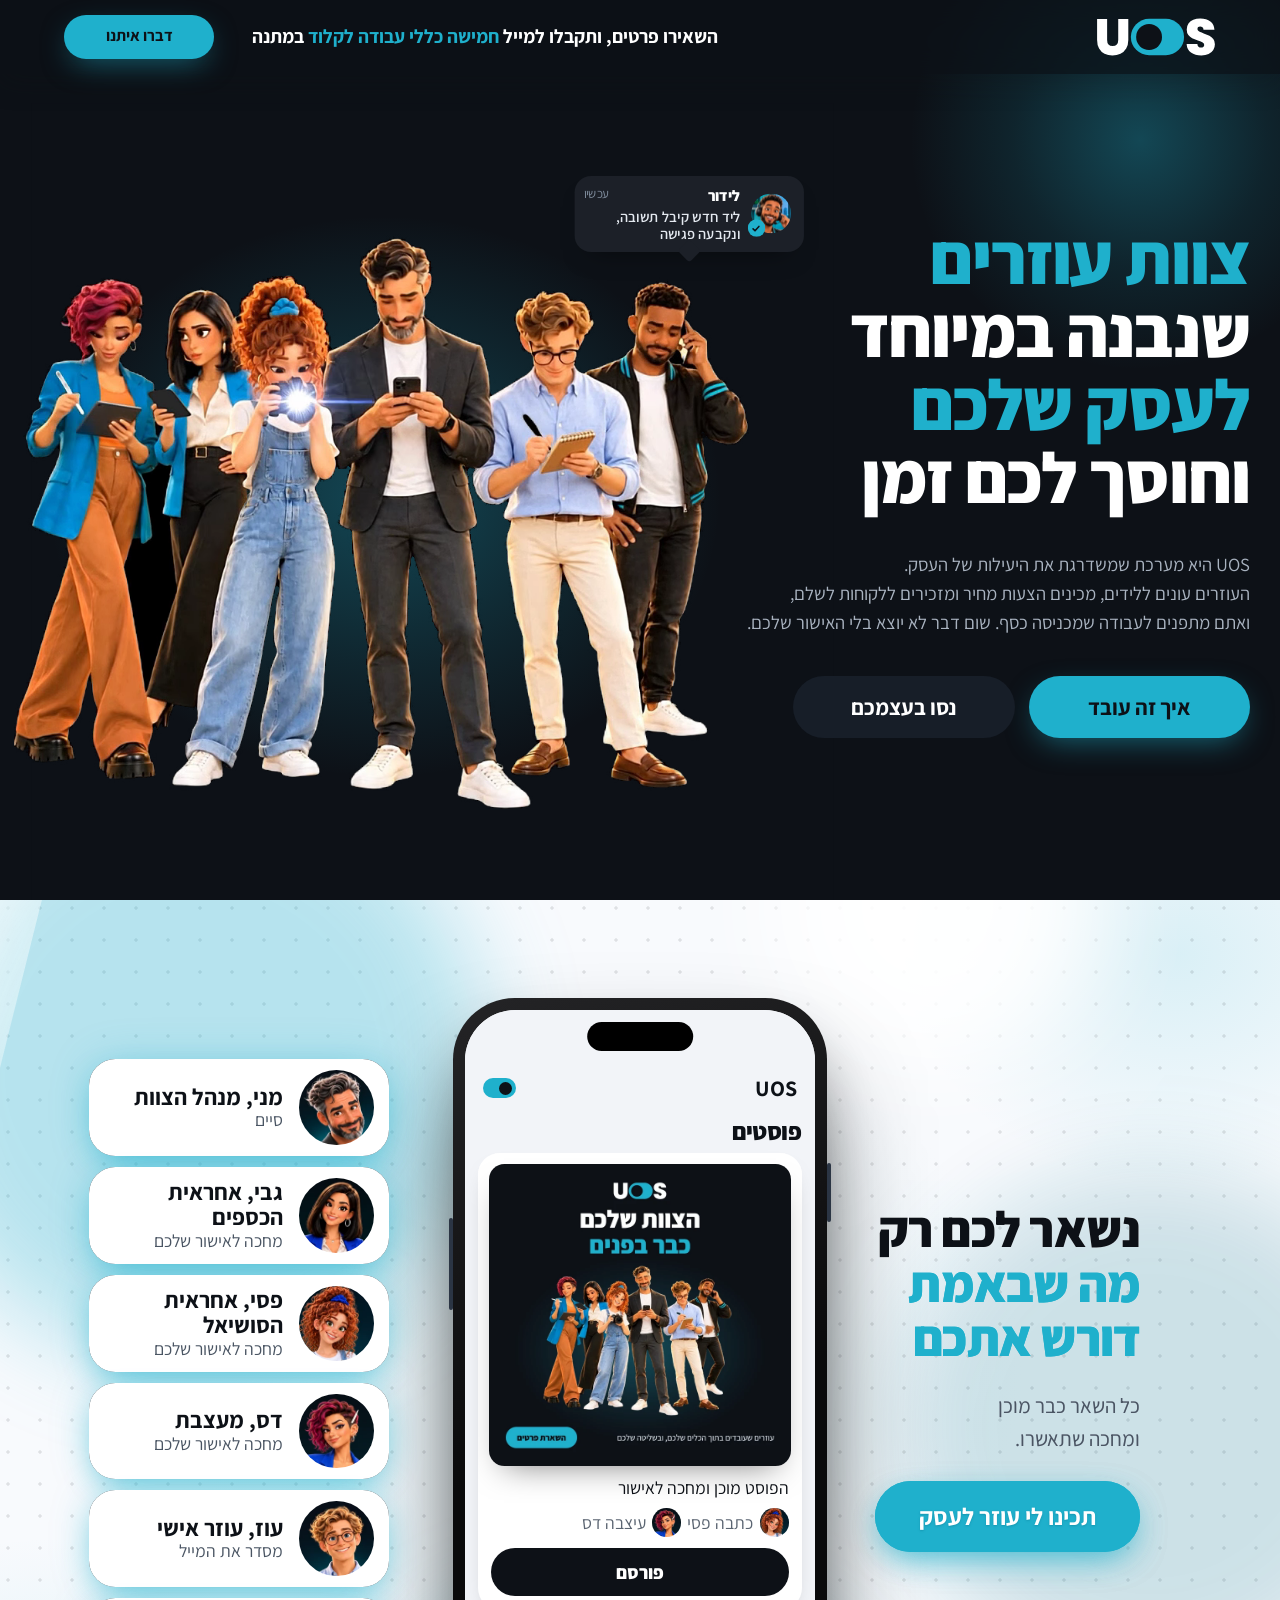
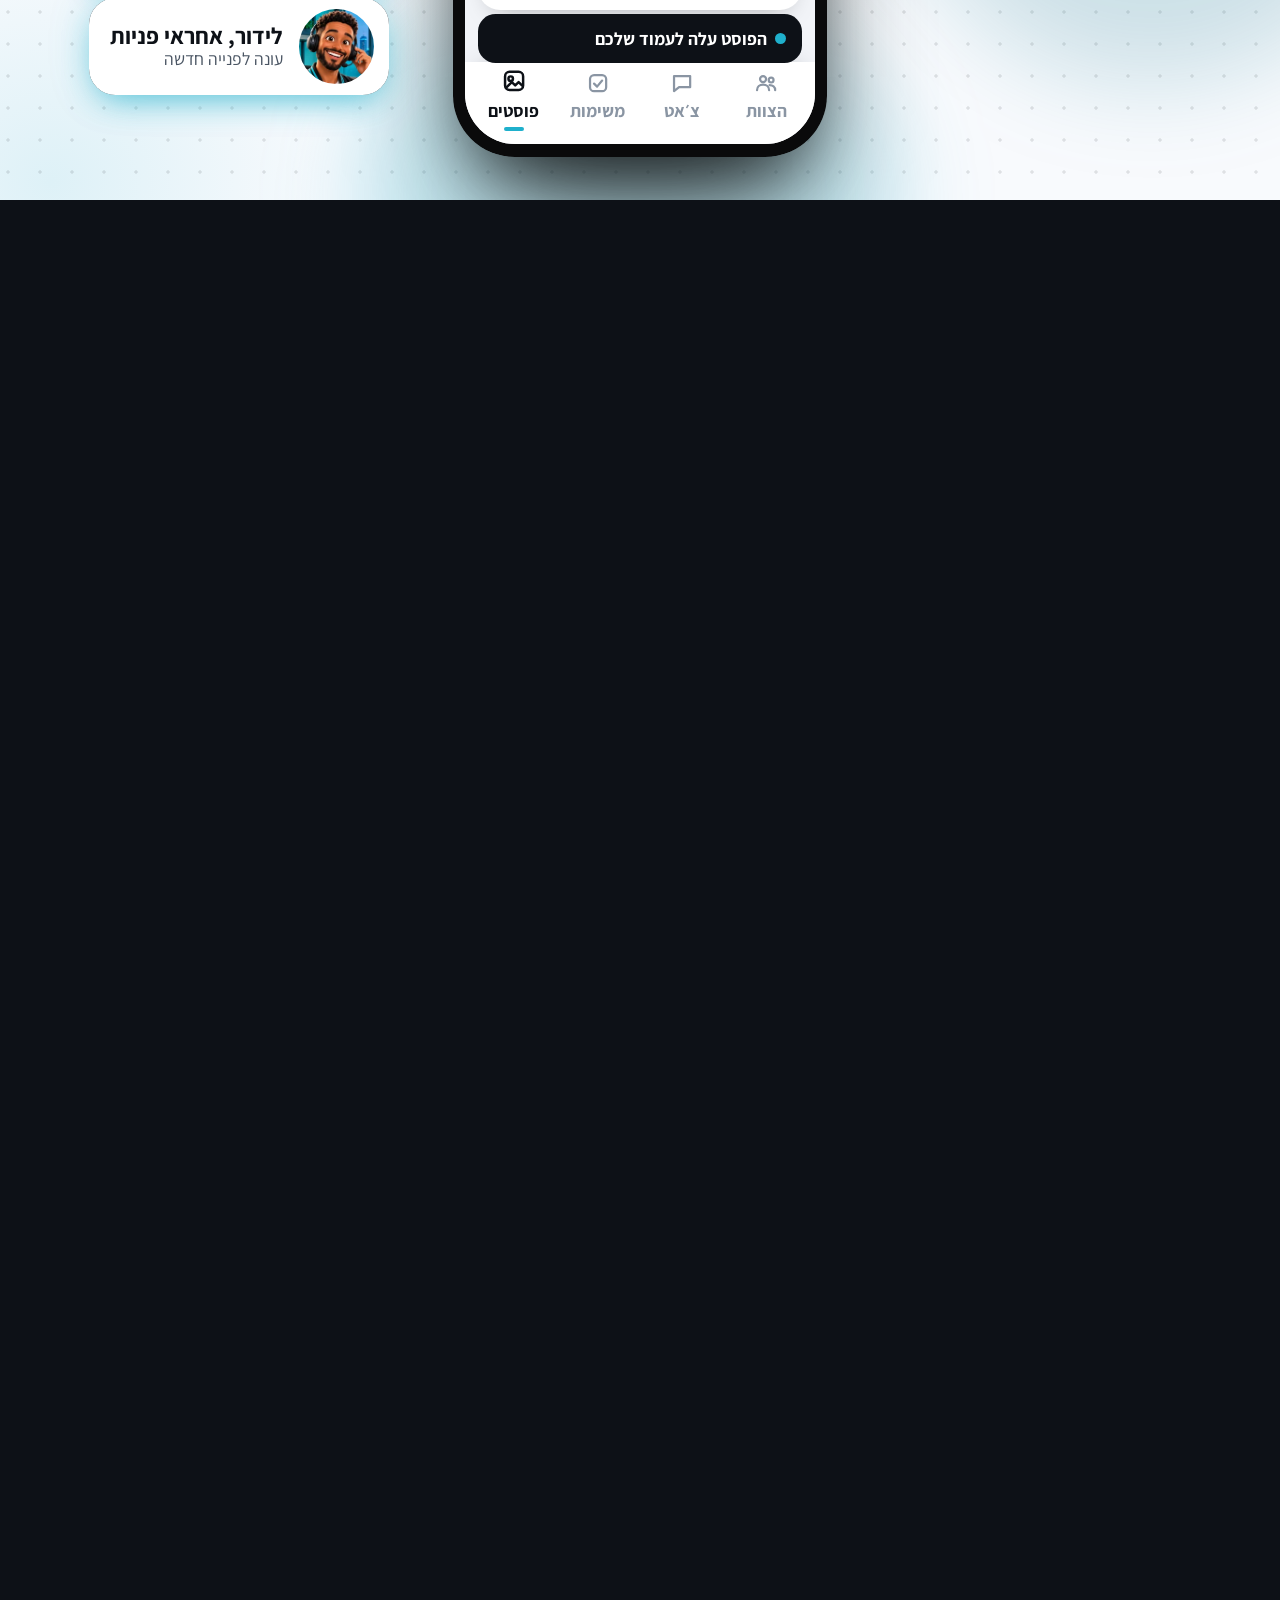
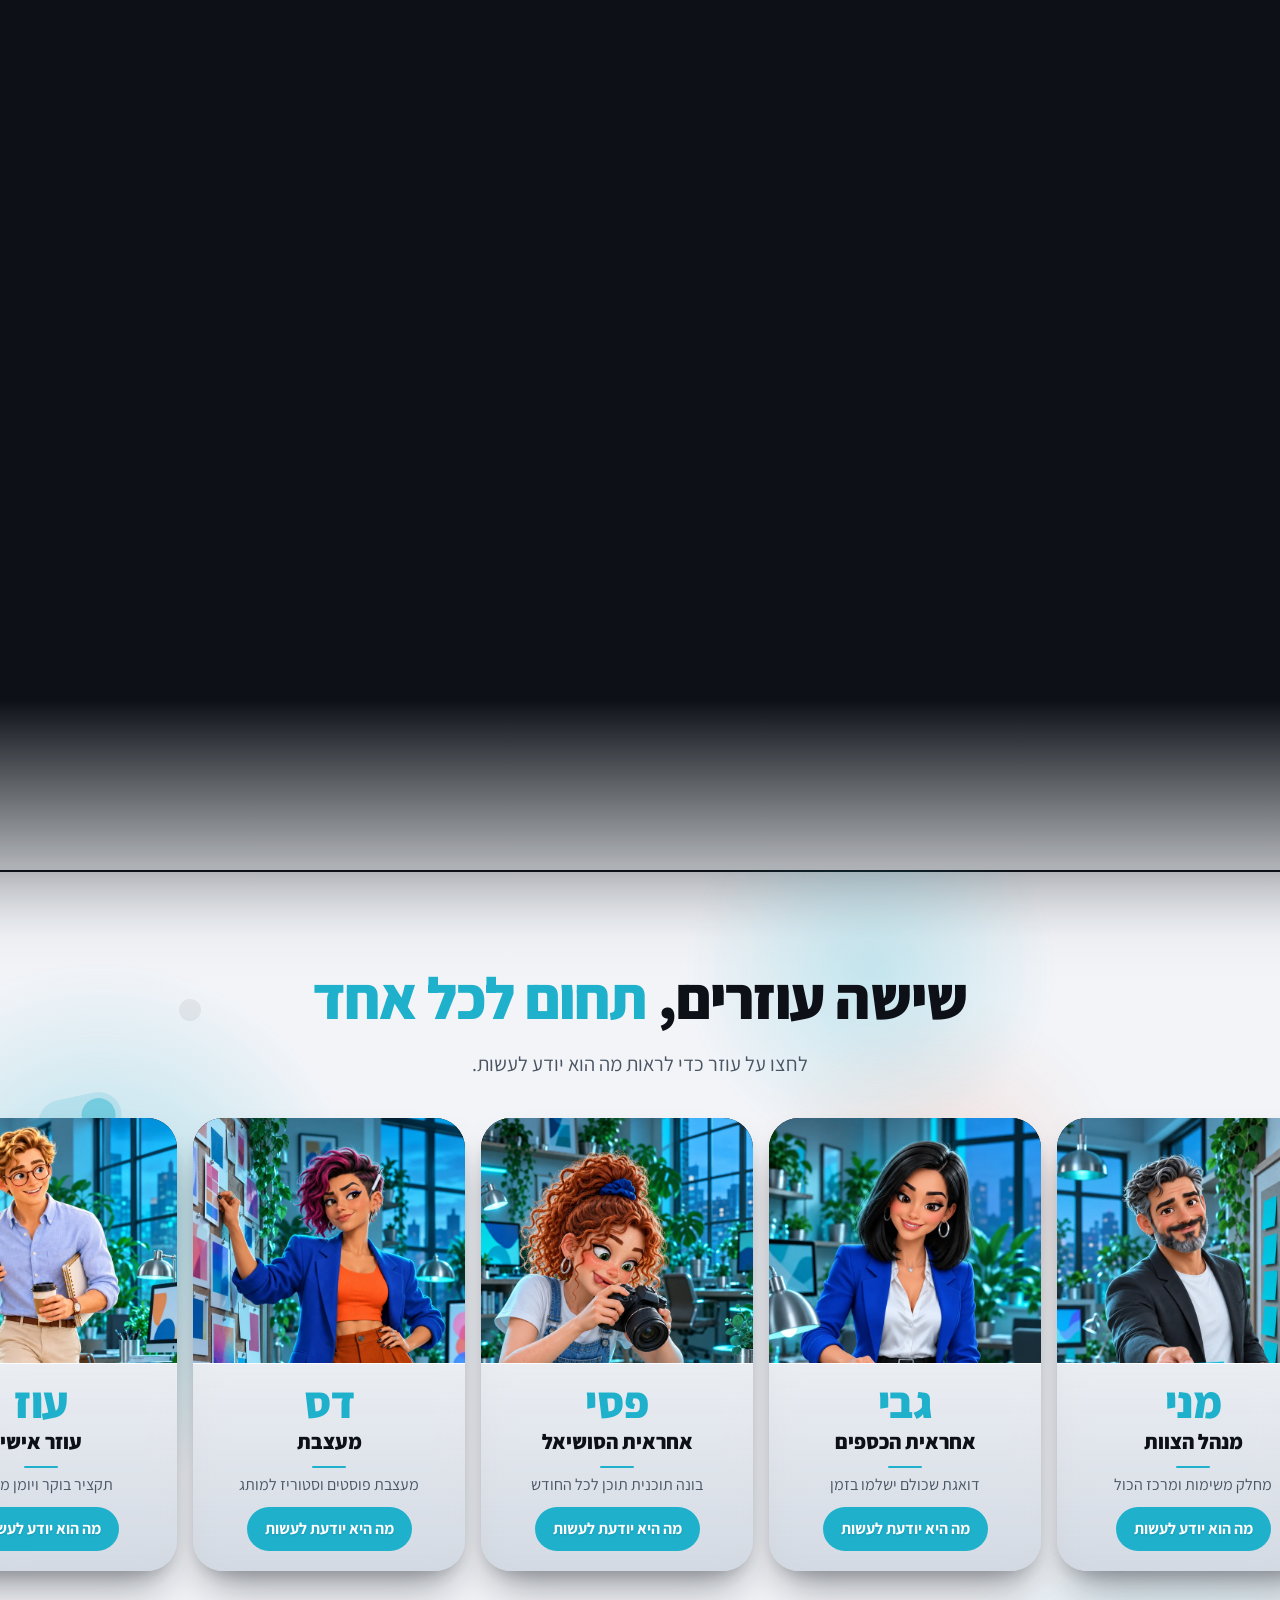
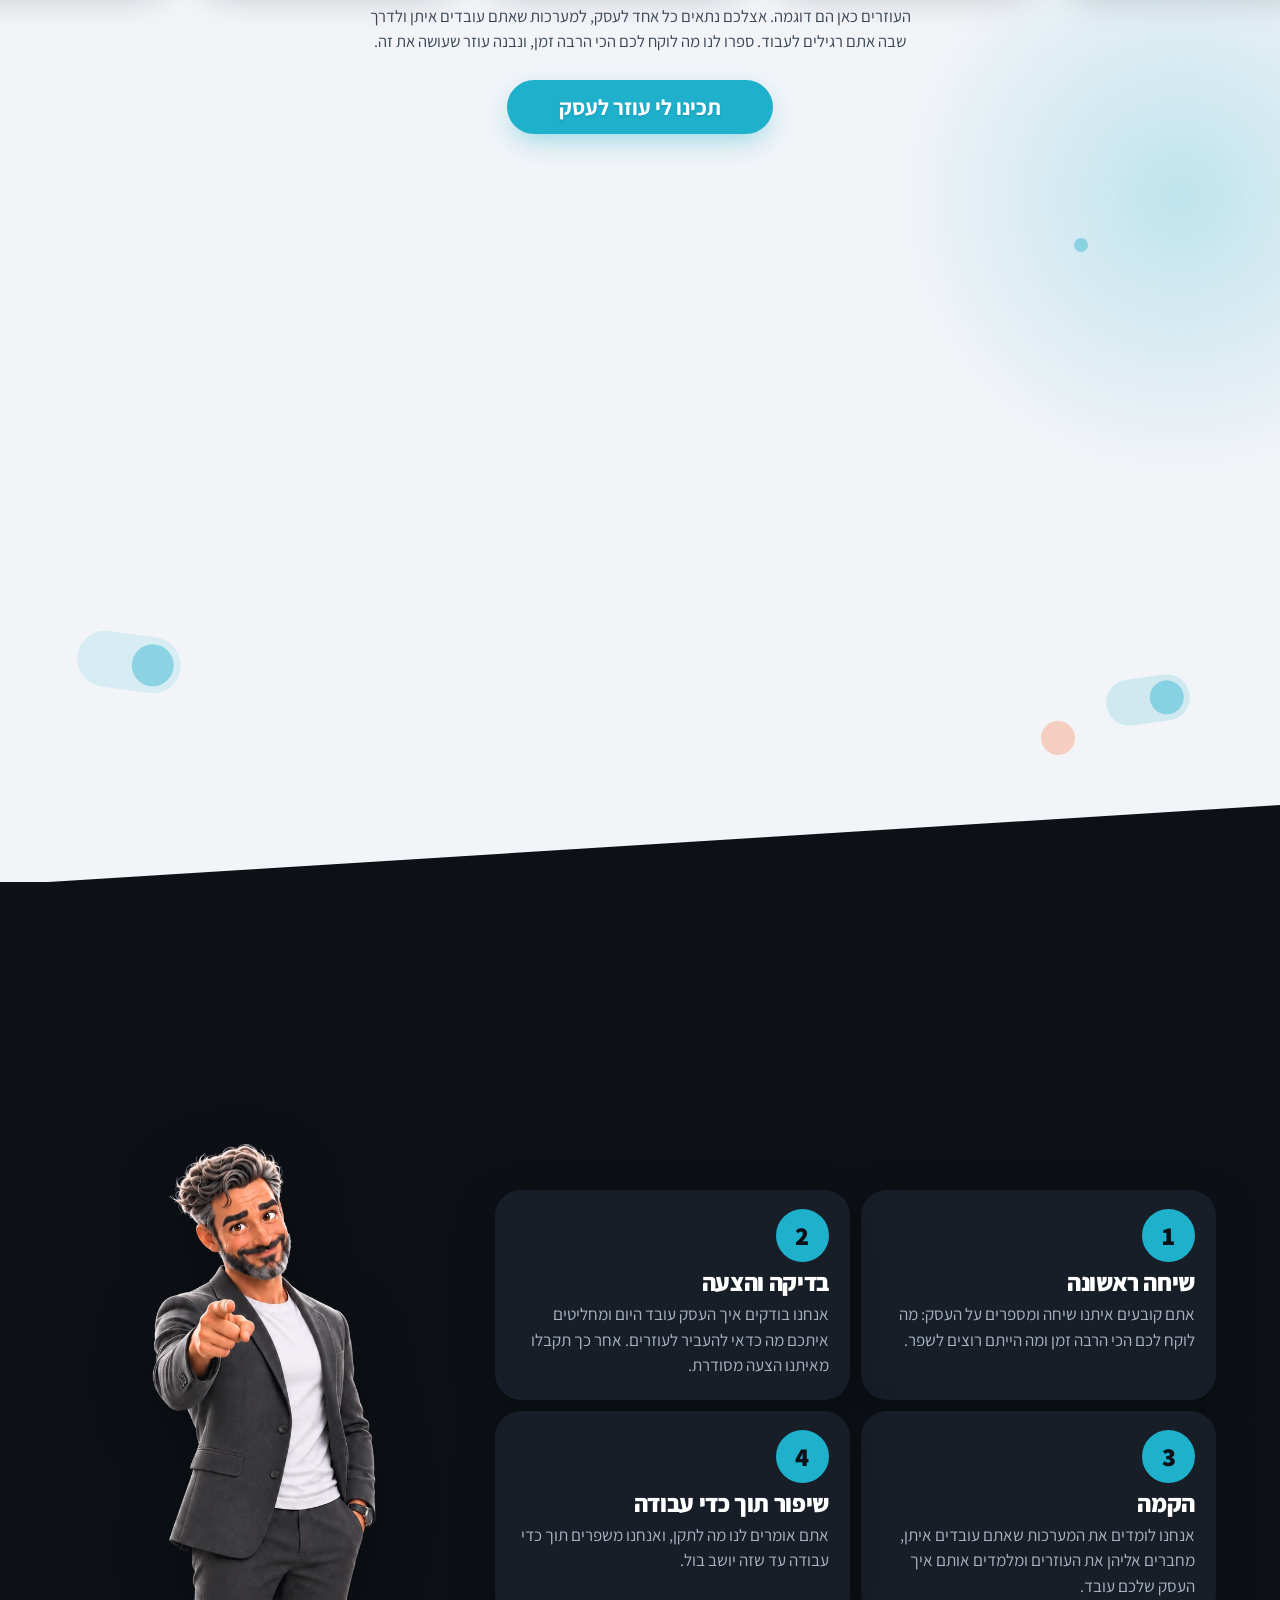
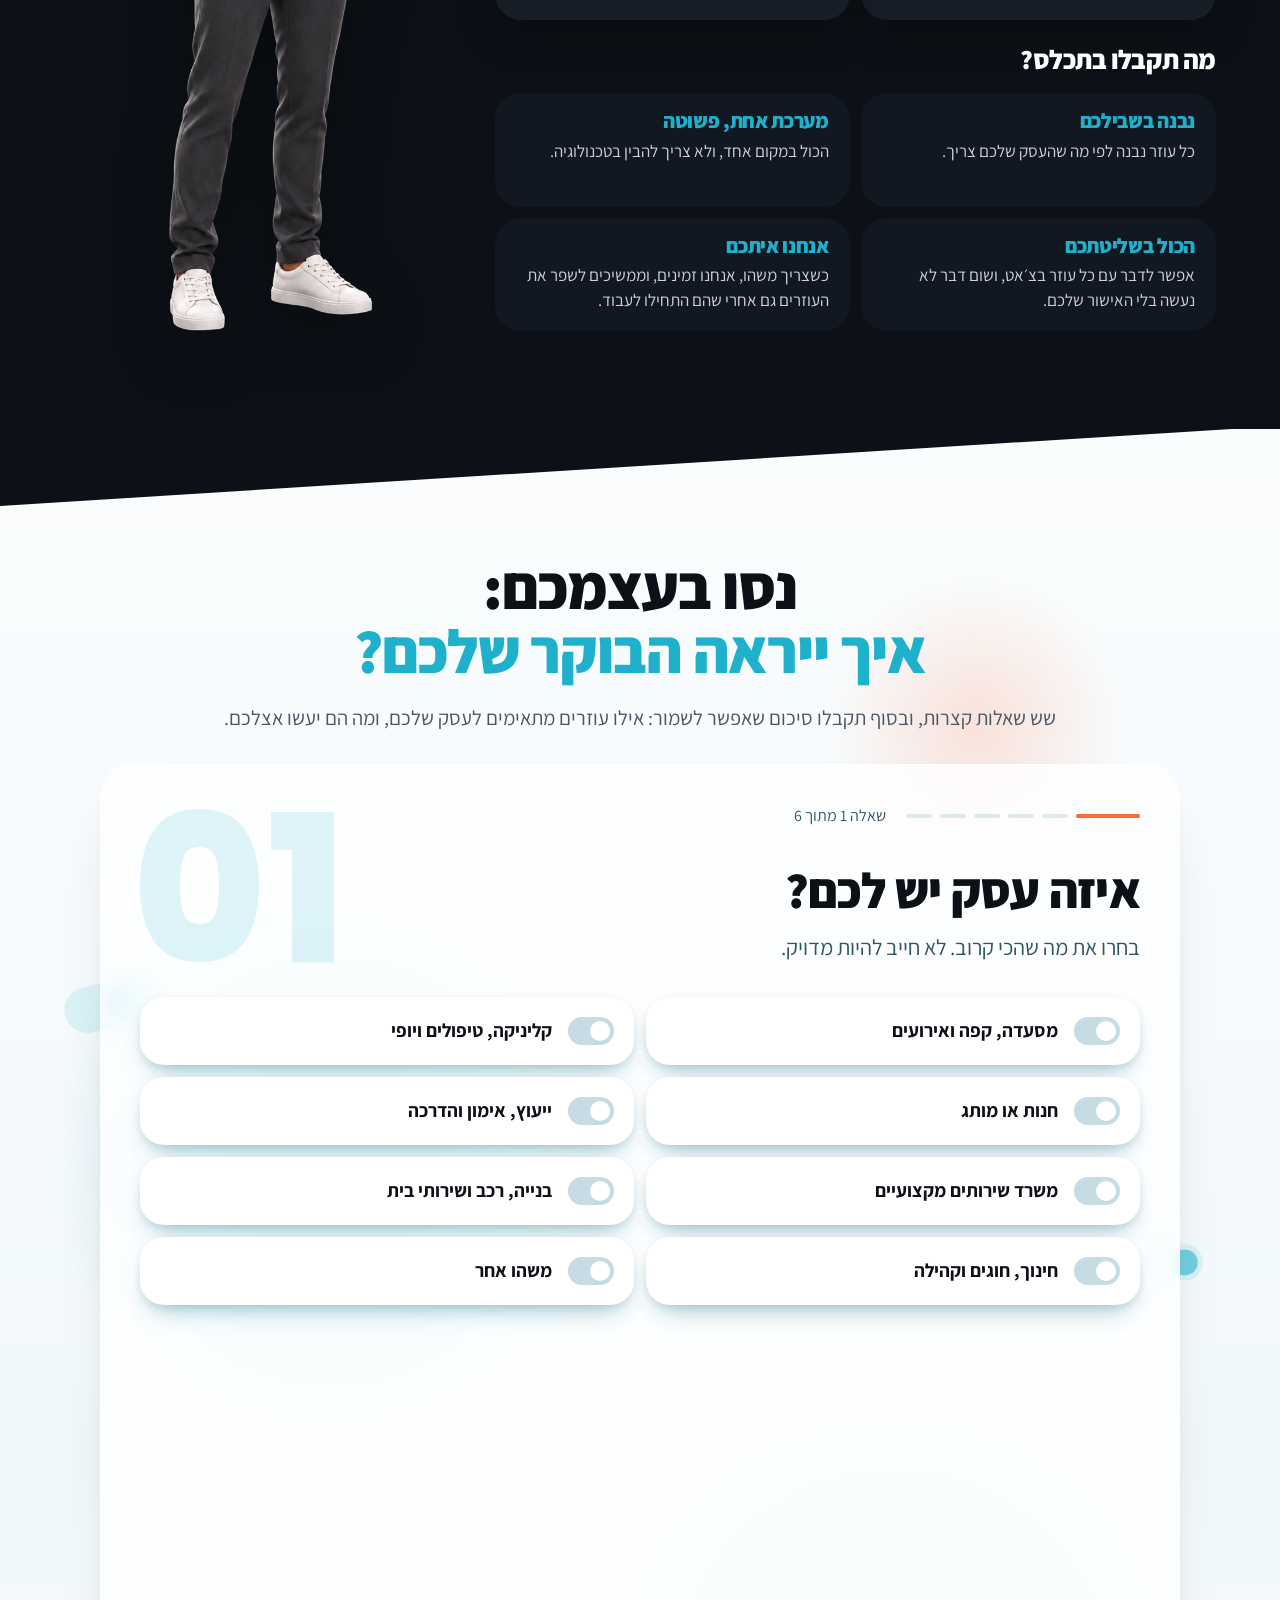
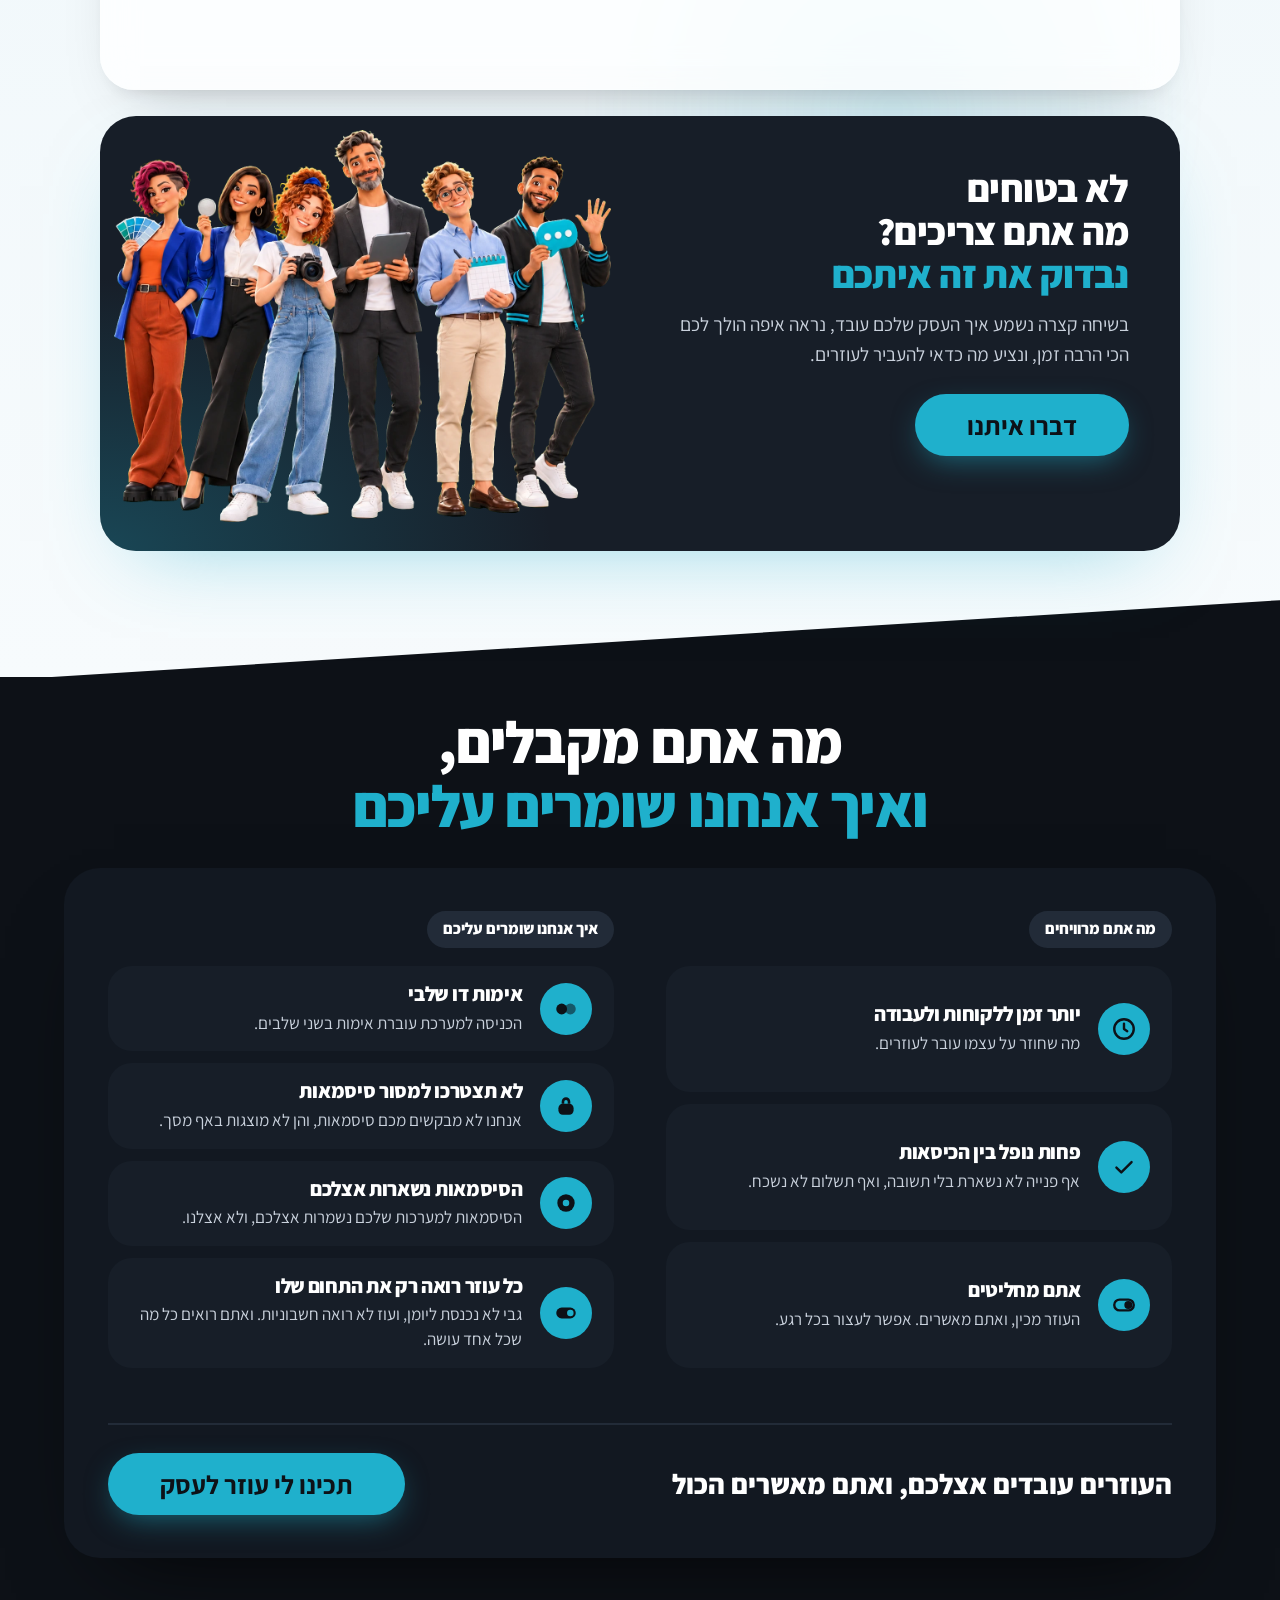
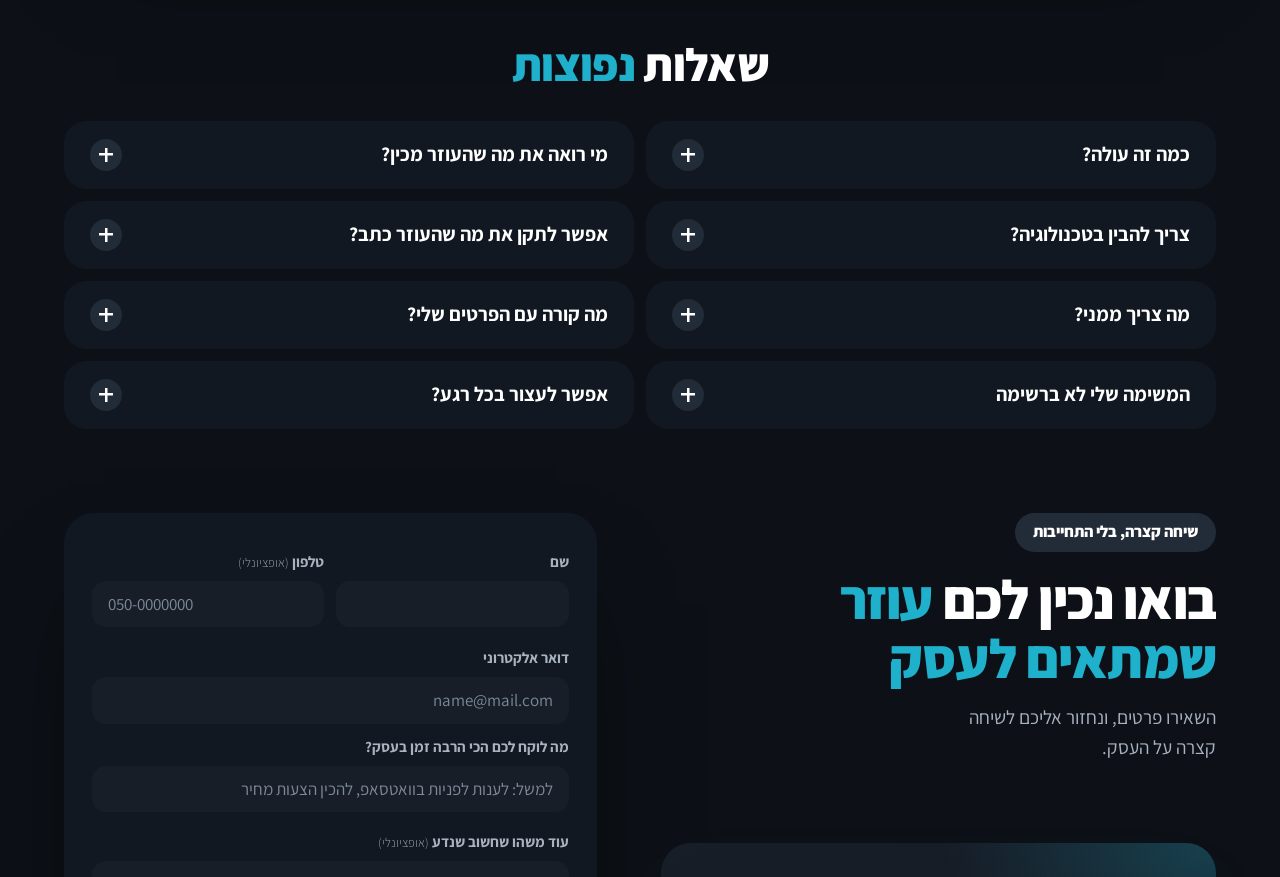
==== commit 0e75915f: "UOS: סגירת הקו הבהיר שספארי באייפון צייר בתפר בין סקשן השאלון לסקשן שאחריו Co-Authored-By: Claude Op" ====
--- a/index.html
+++ b/index.html
@@ -1131,6 +1131,8 @@
 .how-main .str h3{font-size:calc(clamp(21px,1.7vw,26px)*.95)!important;margin-bottom:6px!important}
 /* v37: רקע שאלון פחות כחול */
 #quiz{background:linear-gradient(180deg,#FBFDFE 0%,#F1F8FB 55%,#F7FBFD 100%)!important}
+/* ספארי באייפון השאיר שורה בהירה בקצה של סקשן בהיר, כי המשולש הכהה נחתך בדיוק על הקצה. שני פיקסלים כהים בקצוות סוגרים את התפר */
+#quiz,#team{box-shadow:inset 0 2px 0 var(--bk),inset 0 -2px 0 var(--bk)}
 #quiz .qdeco .qb.b1{background:radial-gradient(closest-side,rgba(31,176,204,.2),rgba(31,176,204,0))!important}
 #quiz .qdeco .qb.b2{background:radial-gradient(closest-side,rgba(31,176,204,.14),rgba(31,176,204,0))!important}
 #quiz .qdeco .qb.b3{background:radial-gradient(closest-side,rgba(255,107,53,.18),rgba(255,107,53,0))!important}
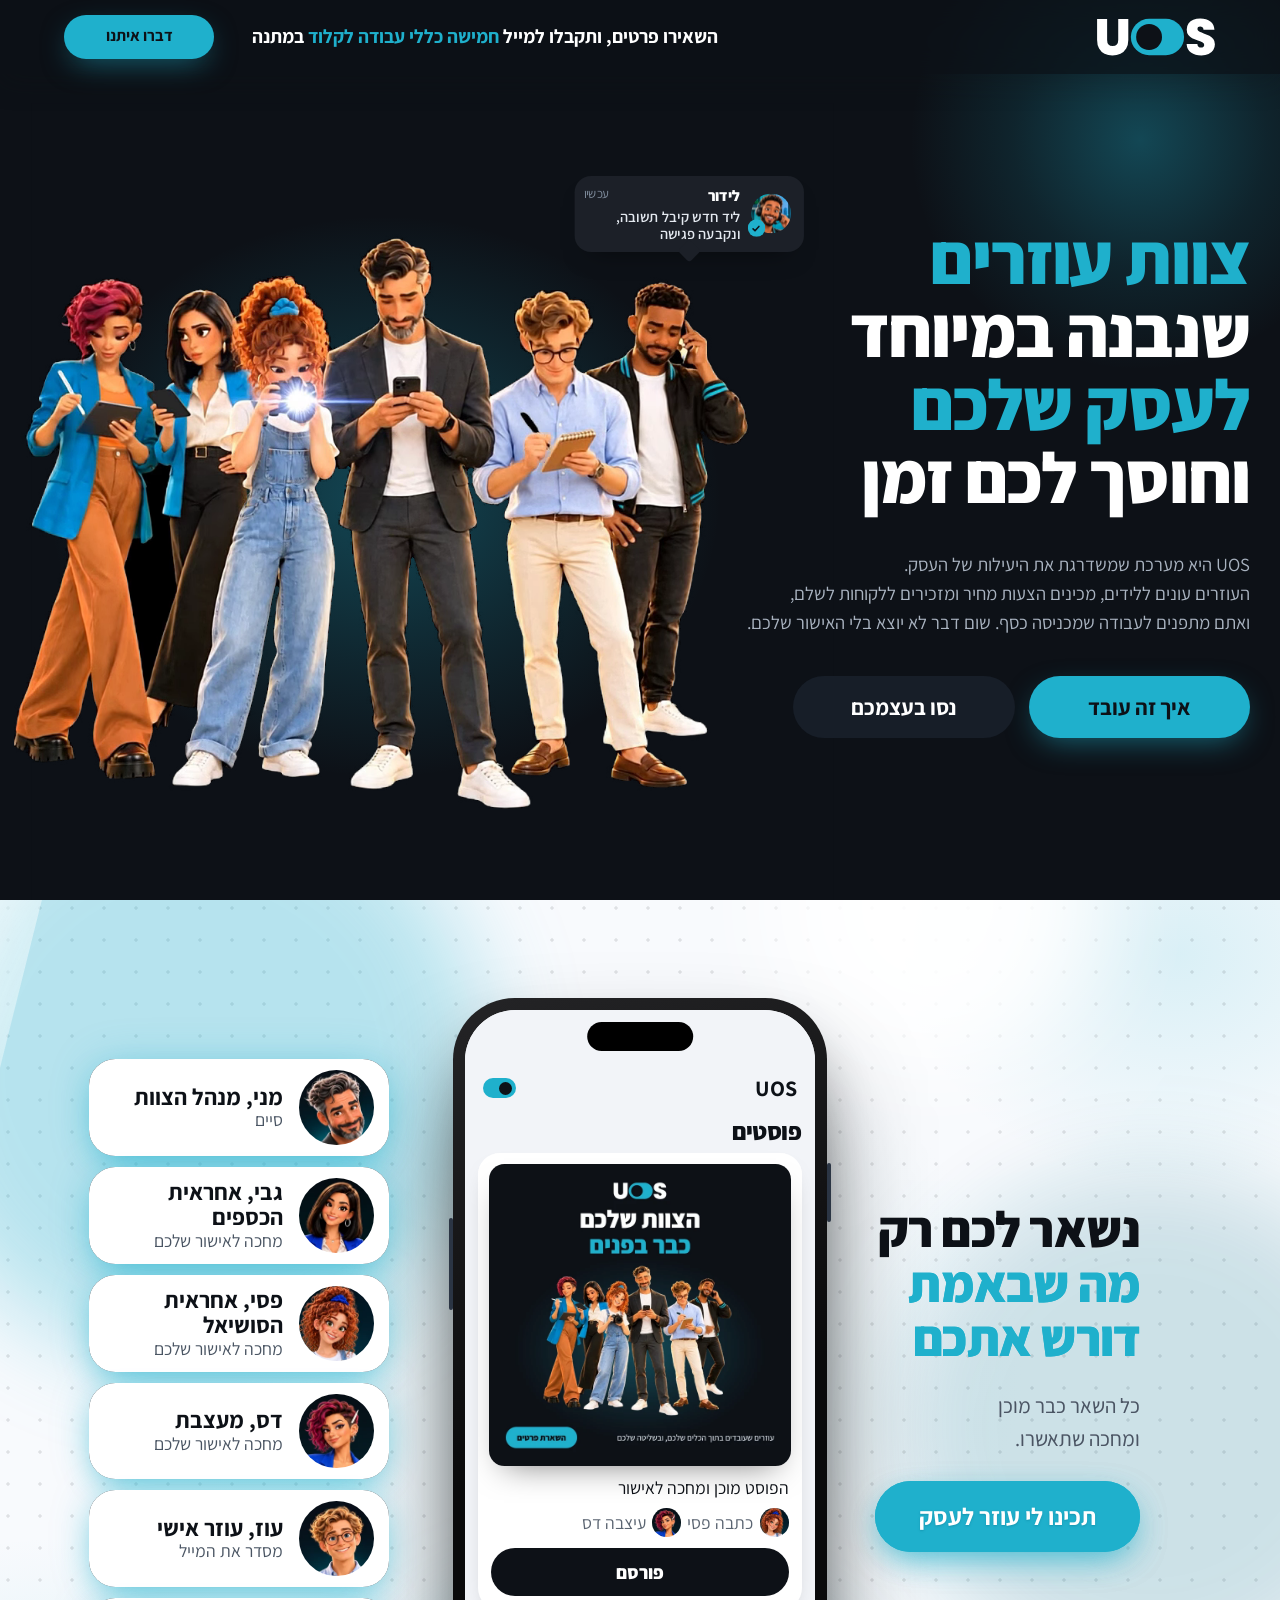
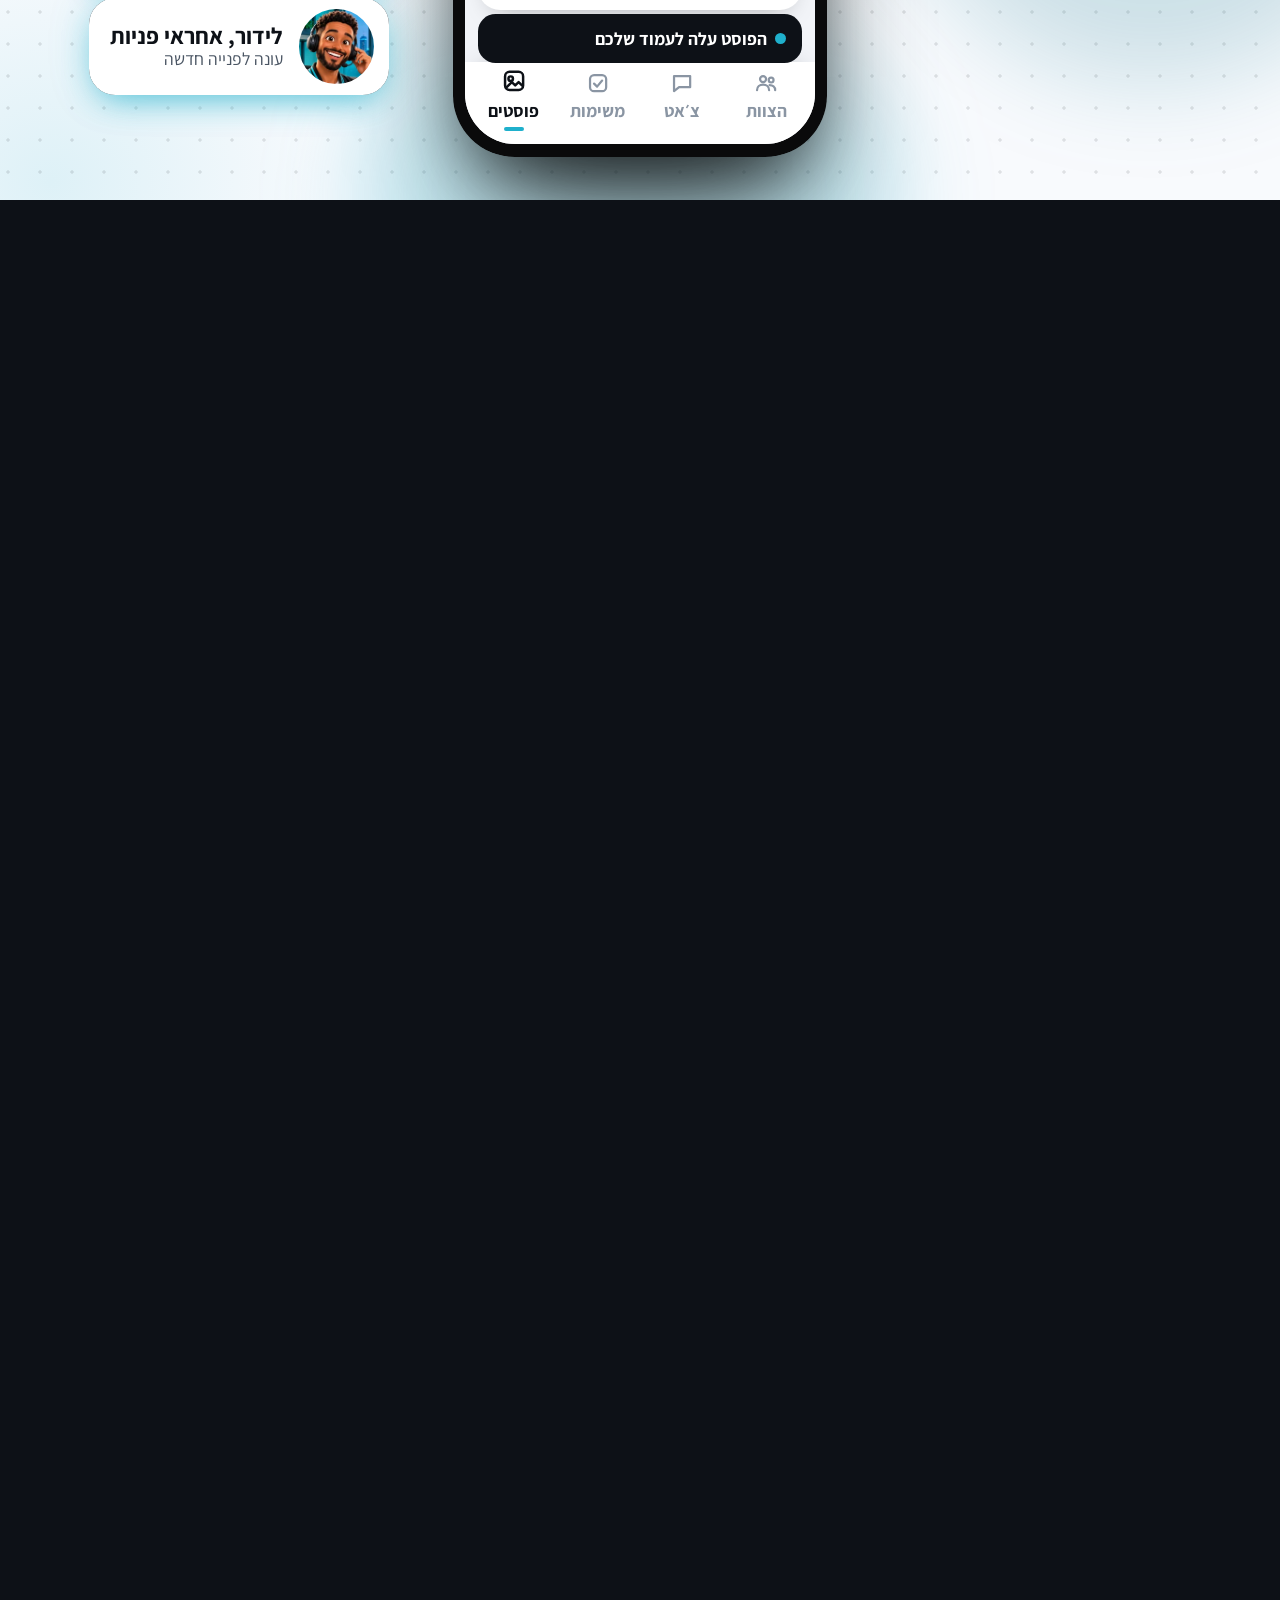
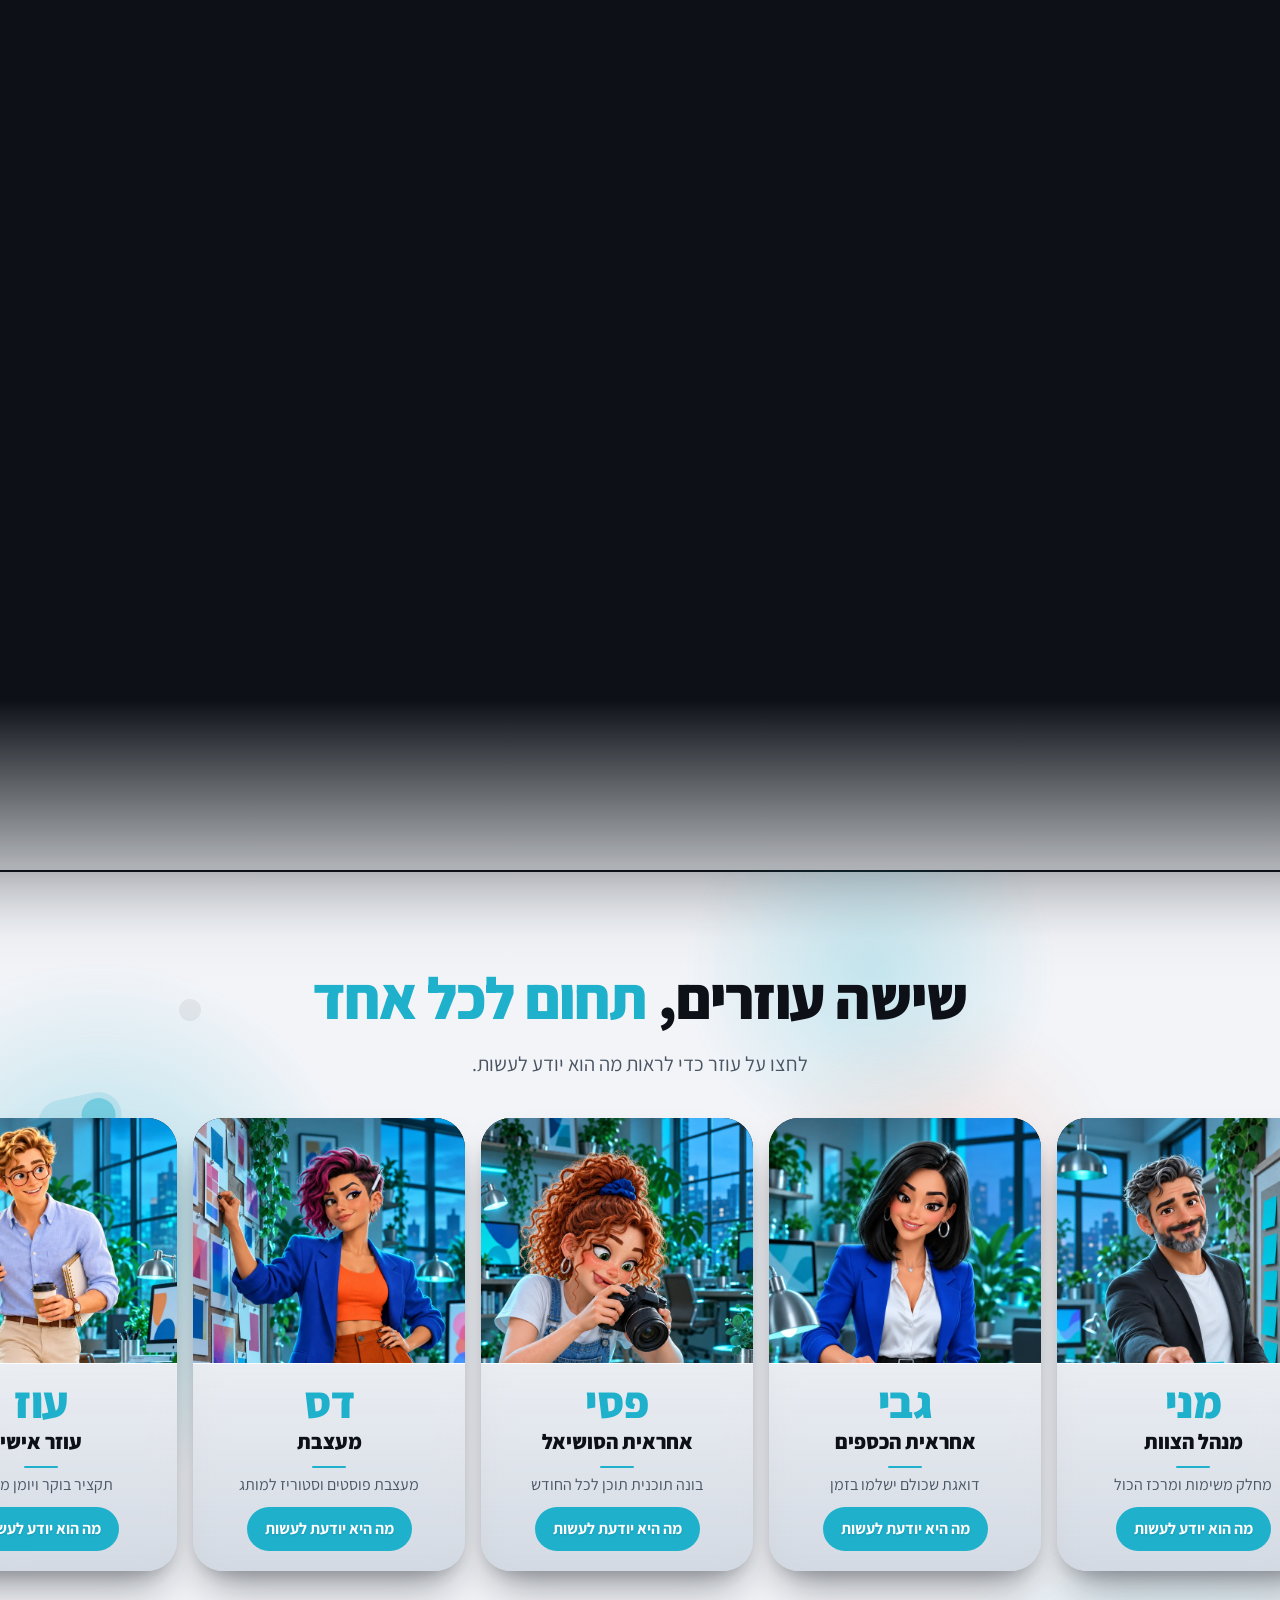
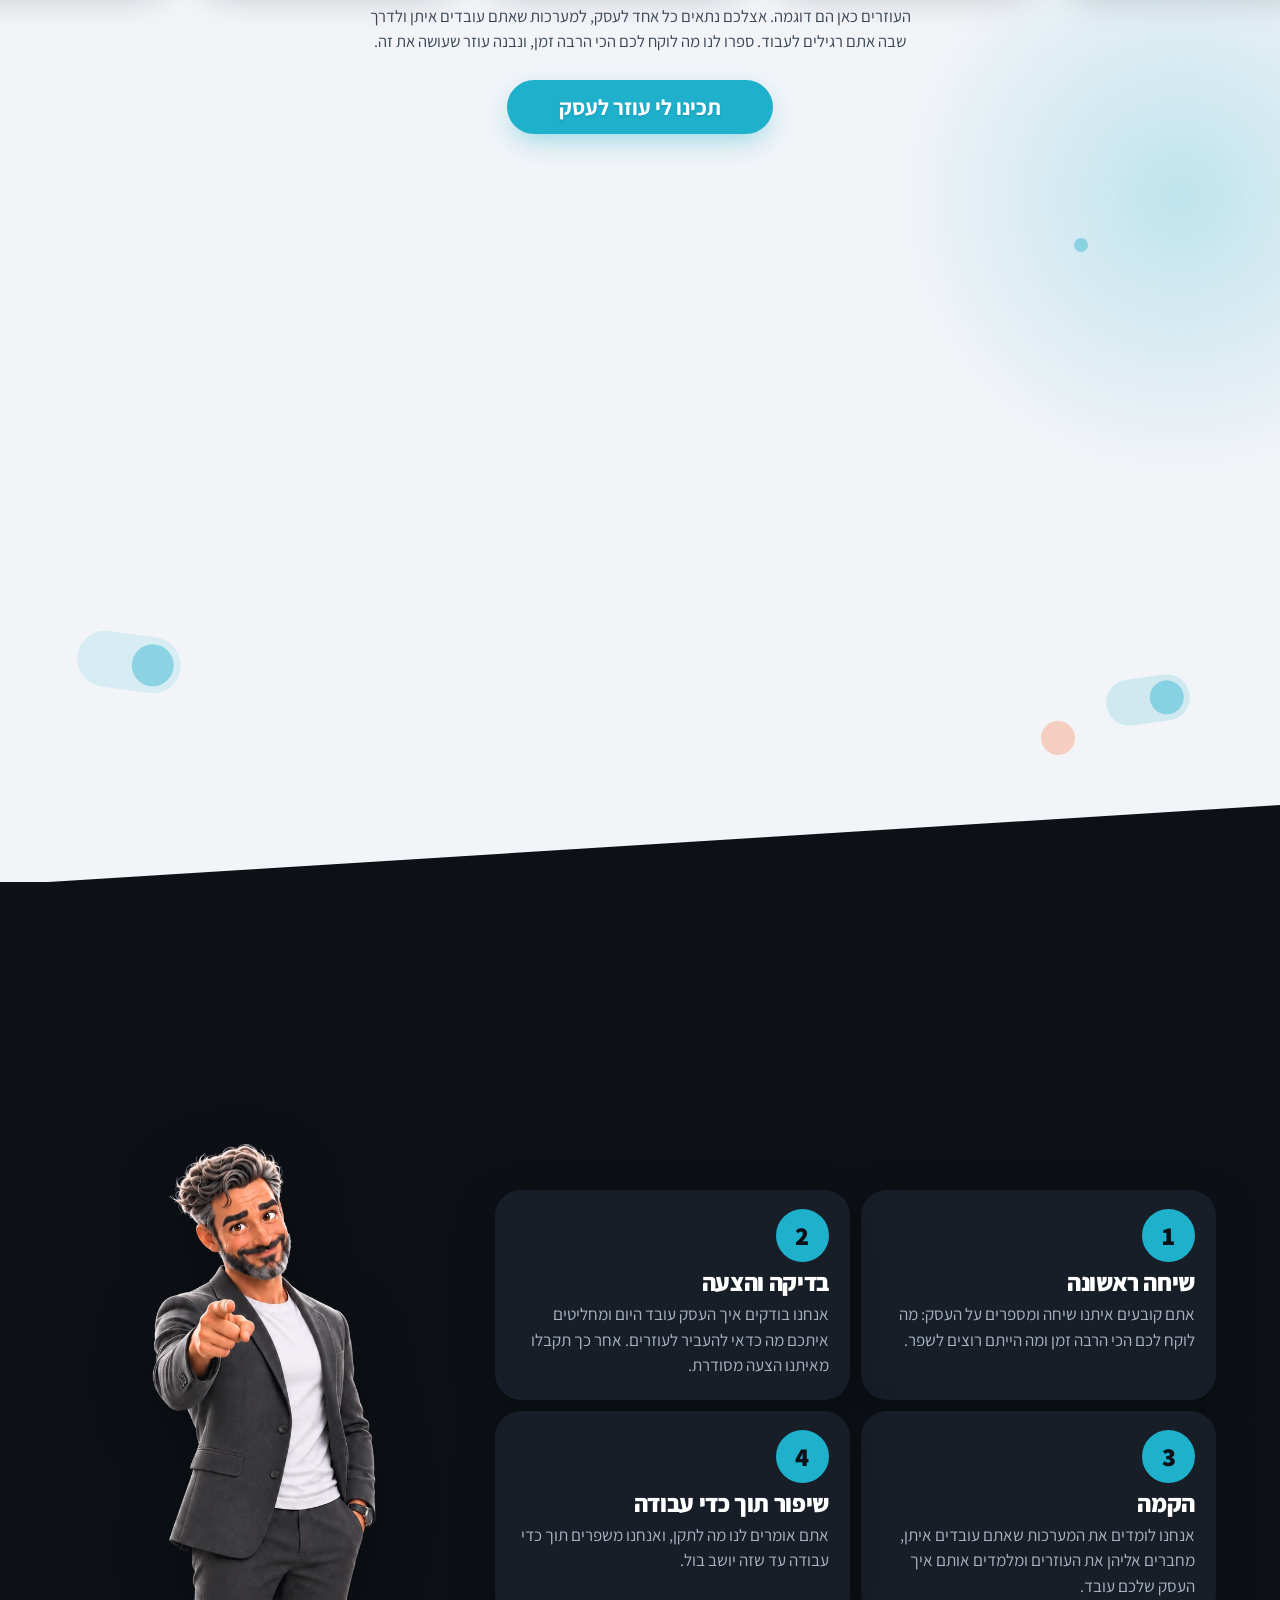
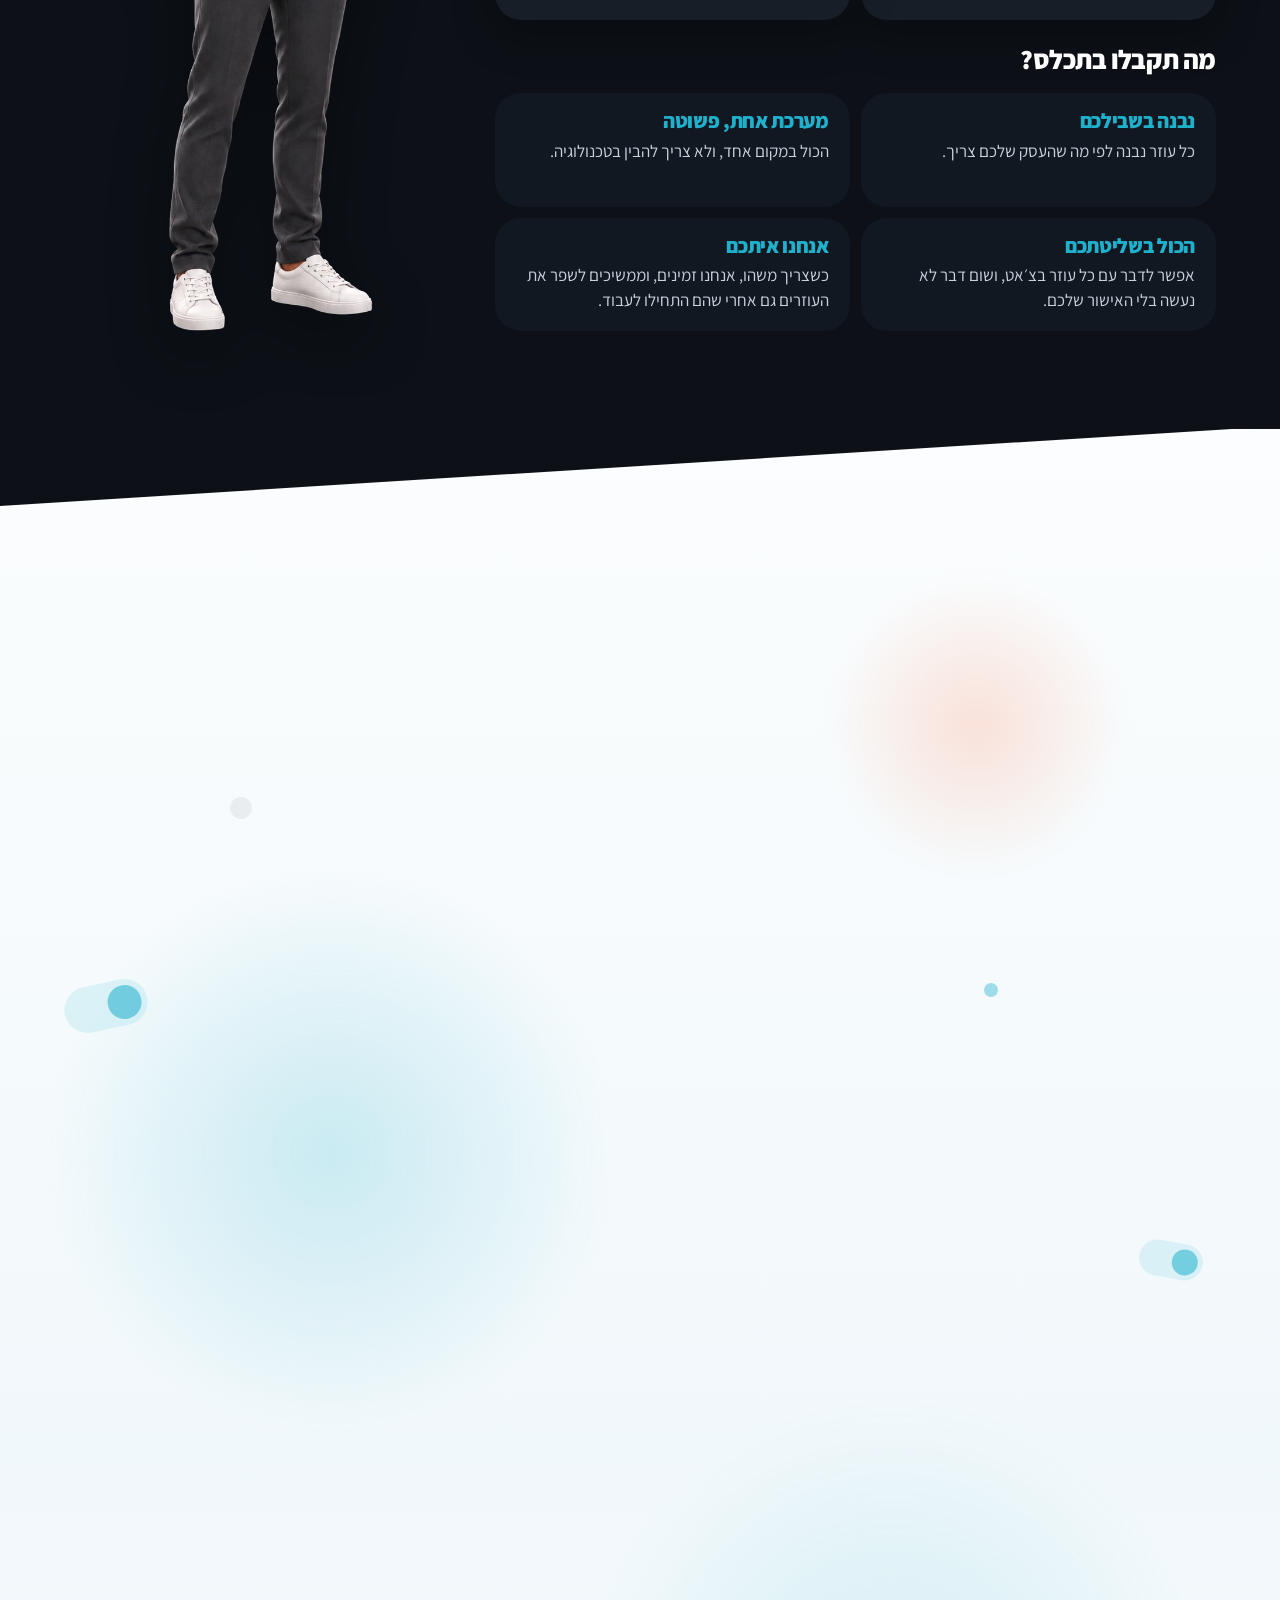
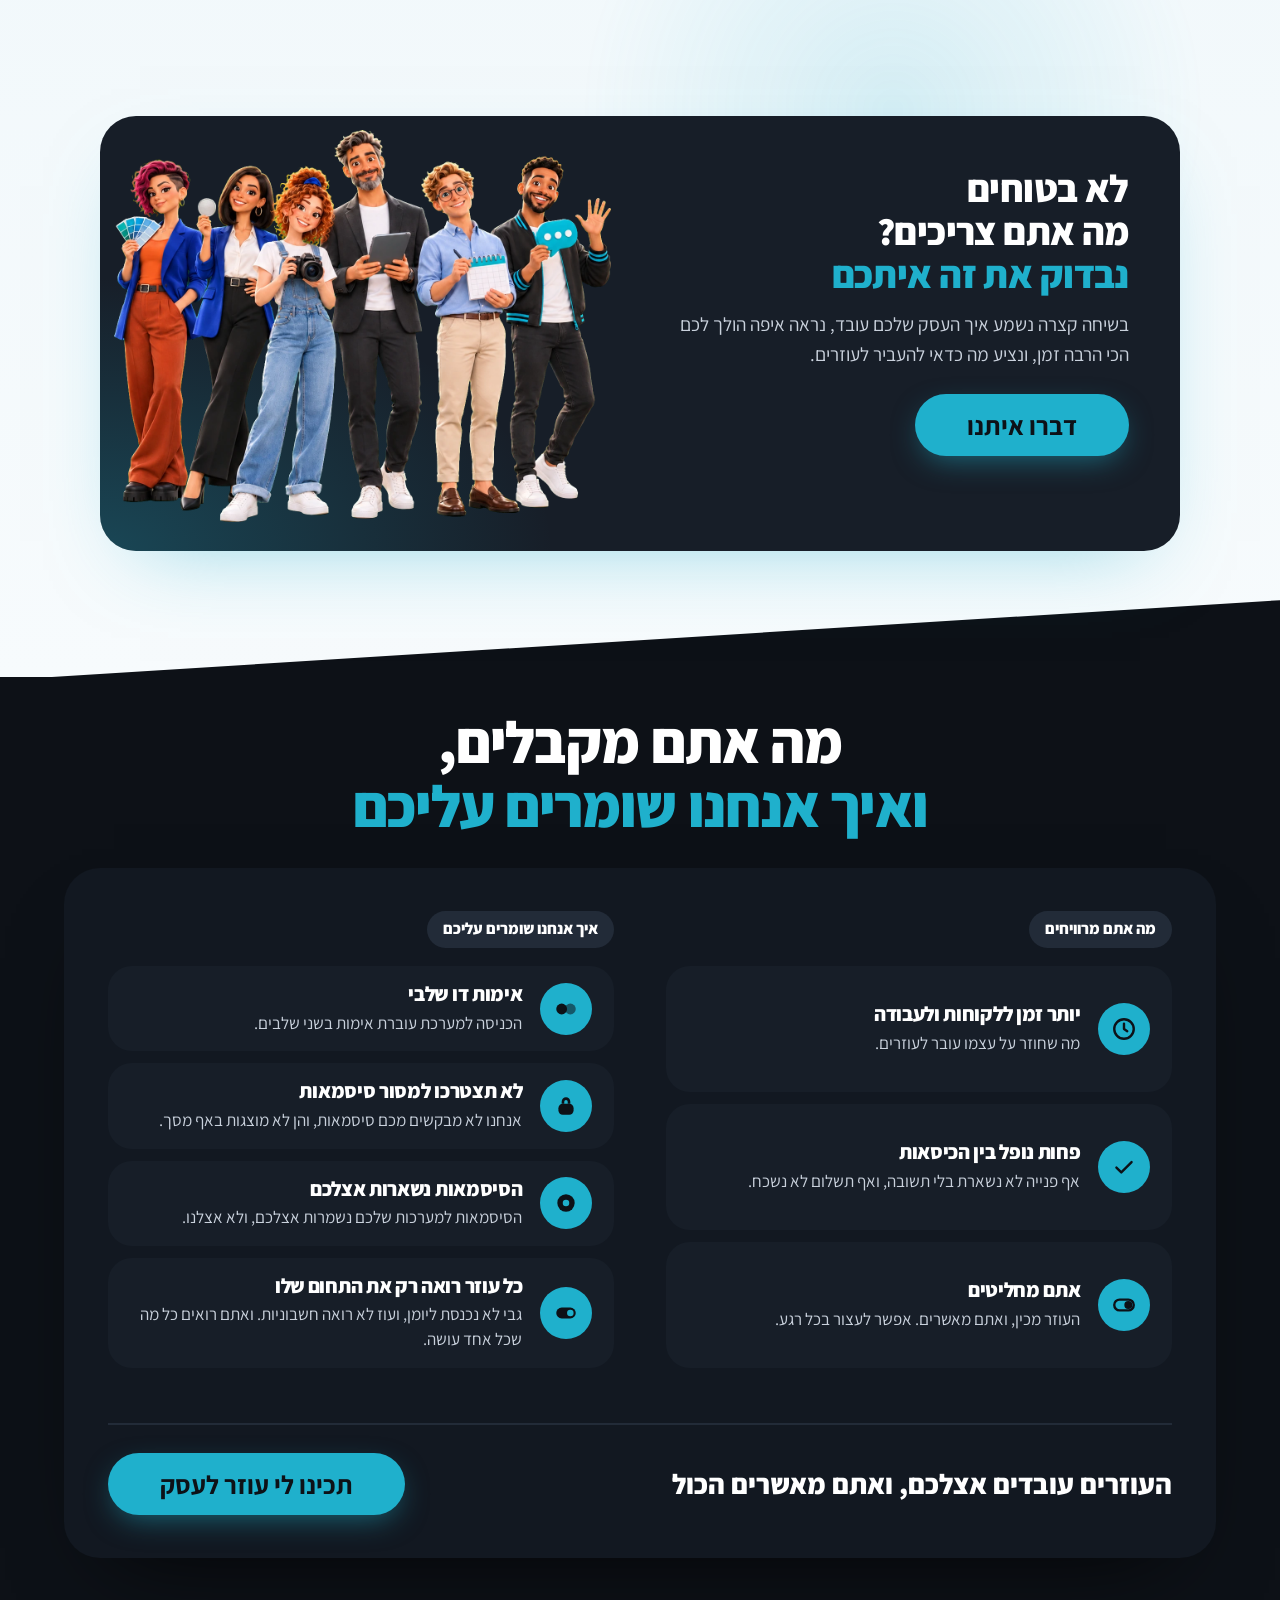
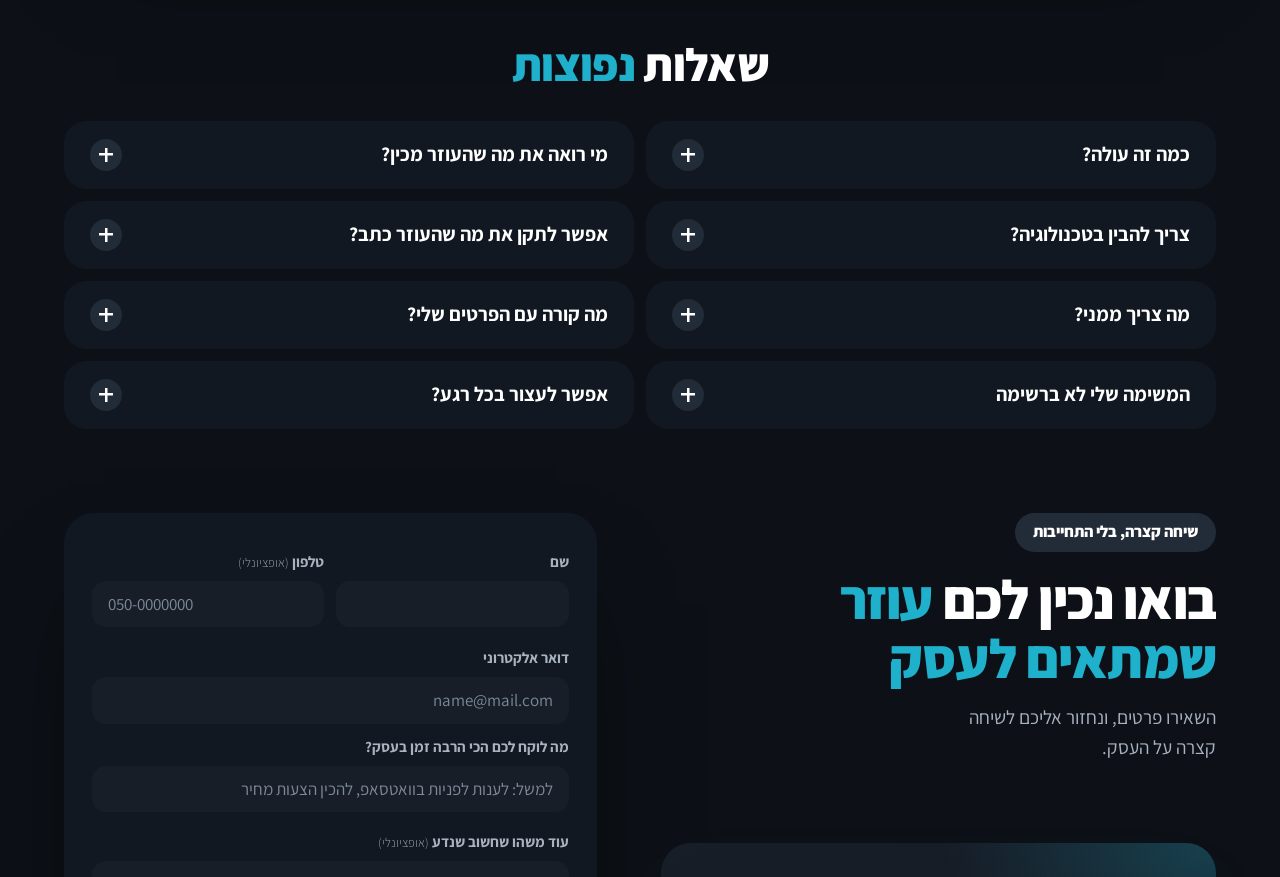
==== commit 23f4f9d1: "UOS: הטופס בדף מחובר. ליד נכנס ל-CRM כליד ל-UOS ומייל המתנה יוצא אוטומטית, ואחרי השליחה כפתור לקביעת" ====
--- a/index.html
+++ b/index.html
@@ -464,6 +464,8 @@
 .fine{margin-top:14px;font-size:16px;color:var(--dim)}
 .okm{display:none;margin-top:18px;padding:18px 20px;border-radius:20px;background:var(--s3);color:var(--y);font-weight:700}
 .okm.on{display:block}
+.okm .bkt{margin:14px 0 0;color:var(--ink);font-weight:400}
+.okm .pill.bk{display:flex;width:100%;margin-top:14px;white-space:normal;text-align:center}
 .foot{margin-top:clamp(50px,6vw,90px);padding:28px 0 36px;display:flex;justify-content:space-between;align-items:center;font-size:16px;color:var(--dim)}
 .foot img{height:40px;width:auto;opacity:.8}
 
@@ -1853,7 +1855,8 @@
 <script>
 /* ===== הגדרות. יעד השליחה ומזהי המעקב: להשלים לפני פרסום, לא להמציא ===== */
 var CONFIG = {
-    LEAD_ENDPOINT: (/^(localhost|127[.]0[.]0[.]1)$/.test(location.hostname) ? 'http://localhost:8792/lead' : ''),   // בבדיקה מקומית: שרת המייל המקומי. בפרסום: כתובת ה-webhook של דני. ריק = תצוגה מקדימה, שום דבר לא נשלח
+    LEAD_ENDPOINT: (/^(localhost|127[.]0[.]0[.]1)$/.test(location.hostname) ? 'http://localhost:8792/lead' : 'https://hook.eu1.make.com/ufdvbnumvpazauno0pwv3vb82kct4fuf'),   // בבדיקה מקומית: שרת המייל המקומי. באתר: וובהוק Make 4080481, תרחיש 8499669, שפותח ליד ב-CRM ושולח את מייל המתנה
+  BOOK_URL: 'https://book.ubiz.co.il/danny/uos',   // שיחת הדגמה של חצי שעה ב-UBIZ Meet
   PROJECT_ID: '', PAGE_ID: '',
   PIXEL_ID: '', CLARITY_ID: ''
 };
@@ -2016,13 +2019,21 @@
   var btn=$('#send');btn.disabled=true;
   var ok=$('#ok');
   function done(m){ok.textContent=m;ok.classList.add('on')}
+  /* אחרי שליחה: קביעת שיחת הדגמה של חצי שעה ב-UBIZ Meet, עם השם, המייל והטלפון ממולאים מראש */
+  function bookOffer(n,e,p){
+    var u=CONFIG.BOOK_URL+'?name='+encodeURIComponent(n)+'&email='+encodeURIComponent(e)+(p?'&phone='+encodeURIComponent(p):'')+'&src=uos-site';
+    var t=document.createElement('p');t.className='bkt';t.textContent='רוצים לראות איך UOS תעבוד אצלכם? כדי לדבר בנחת ולא באמצע משהו, אפשר לקבוע שיחת הדגמה כבר עכשיו.';
+    var a=document.createElement('a');a.className='pill y bk';a.href=u;a.target='_blank';a.rel='noopener';a.textContent='לקביעת שיחת הדגמה של חצי שעה';
+    a.addEventListener('click',function(){try{window.fbq&&fbq('trackCustom','BookDemoClick')}catch(x){}});
+    ok.appendChild(t);ok.appendChild(a);
+  }
   if(CONFIG.LEAD_ENDPOINT){
     fetch(CONFIG.LEAD_ENDPOINT,{method:'POST',headers:{'Content-Type':'application/json'},body:JSON.stringify(data),keepalive:true})
       .then(function(r){if(!r.ok)throw 0;return r.json().catch(function(){return {}})})
       .then(function(j){try{window.fbq&&fbq('track','Lead')}catch(e){};
         var msg='תודה, קיבלנו. הכללים לקלוד בדרך למייל שלכם, ונחזור אליכם בהקדם. אם המייל לא מגיע תוך דקה, כדאי לבדוק בספאם.';
         if(j&&j.sent===false)msg=j.testMode?'קיבלנו, תודה. (מצב בדיקה: המייל נשלח רק לכתובות מאושרות לבדיקה, ולכתובת הזו הוא לא נשלח.)':'תודה, קיבלנו. המייל לא נשלח בגלל תקלה, ונשלח לכם את הכללים בהקדם.';
-        done(msg);$$('#leadForm input,#leadForm textarea').forEach(function(e){e.disabled=true})})
+        done(msg);bookOffer(name,mail,phone);$('#send').style.display='none';$$('#leadForm input,#leadForm textarea').forEach(function(e){e.disabled=true})})
       .catch(function(){btn.disabled=false;done('משהו השתבש בשליחה. אפשר לנסות שוב.')});
   }else{
     btn.disabled=false;
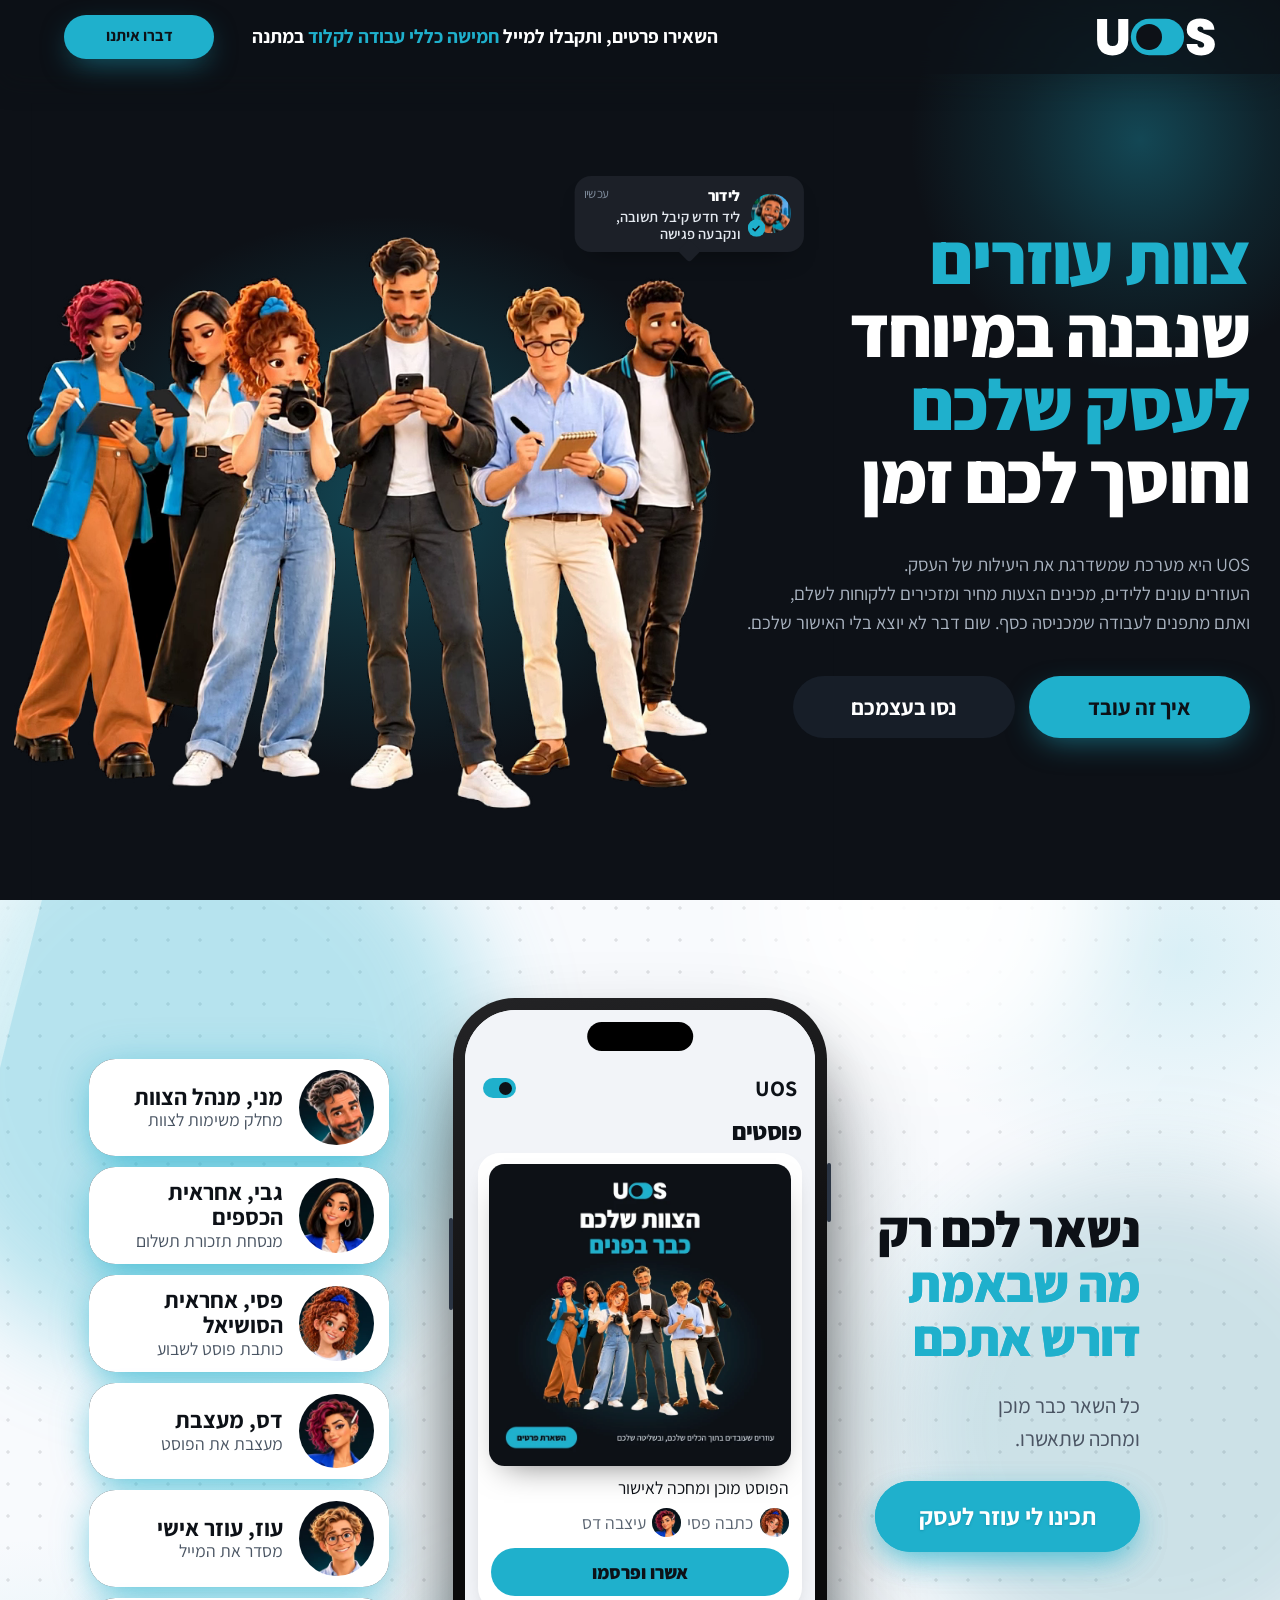
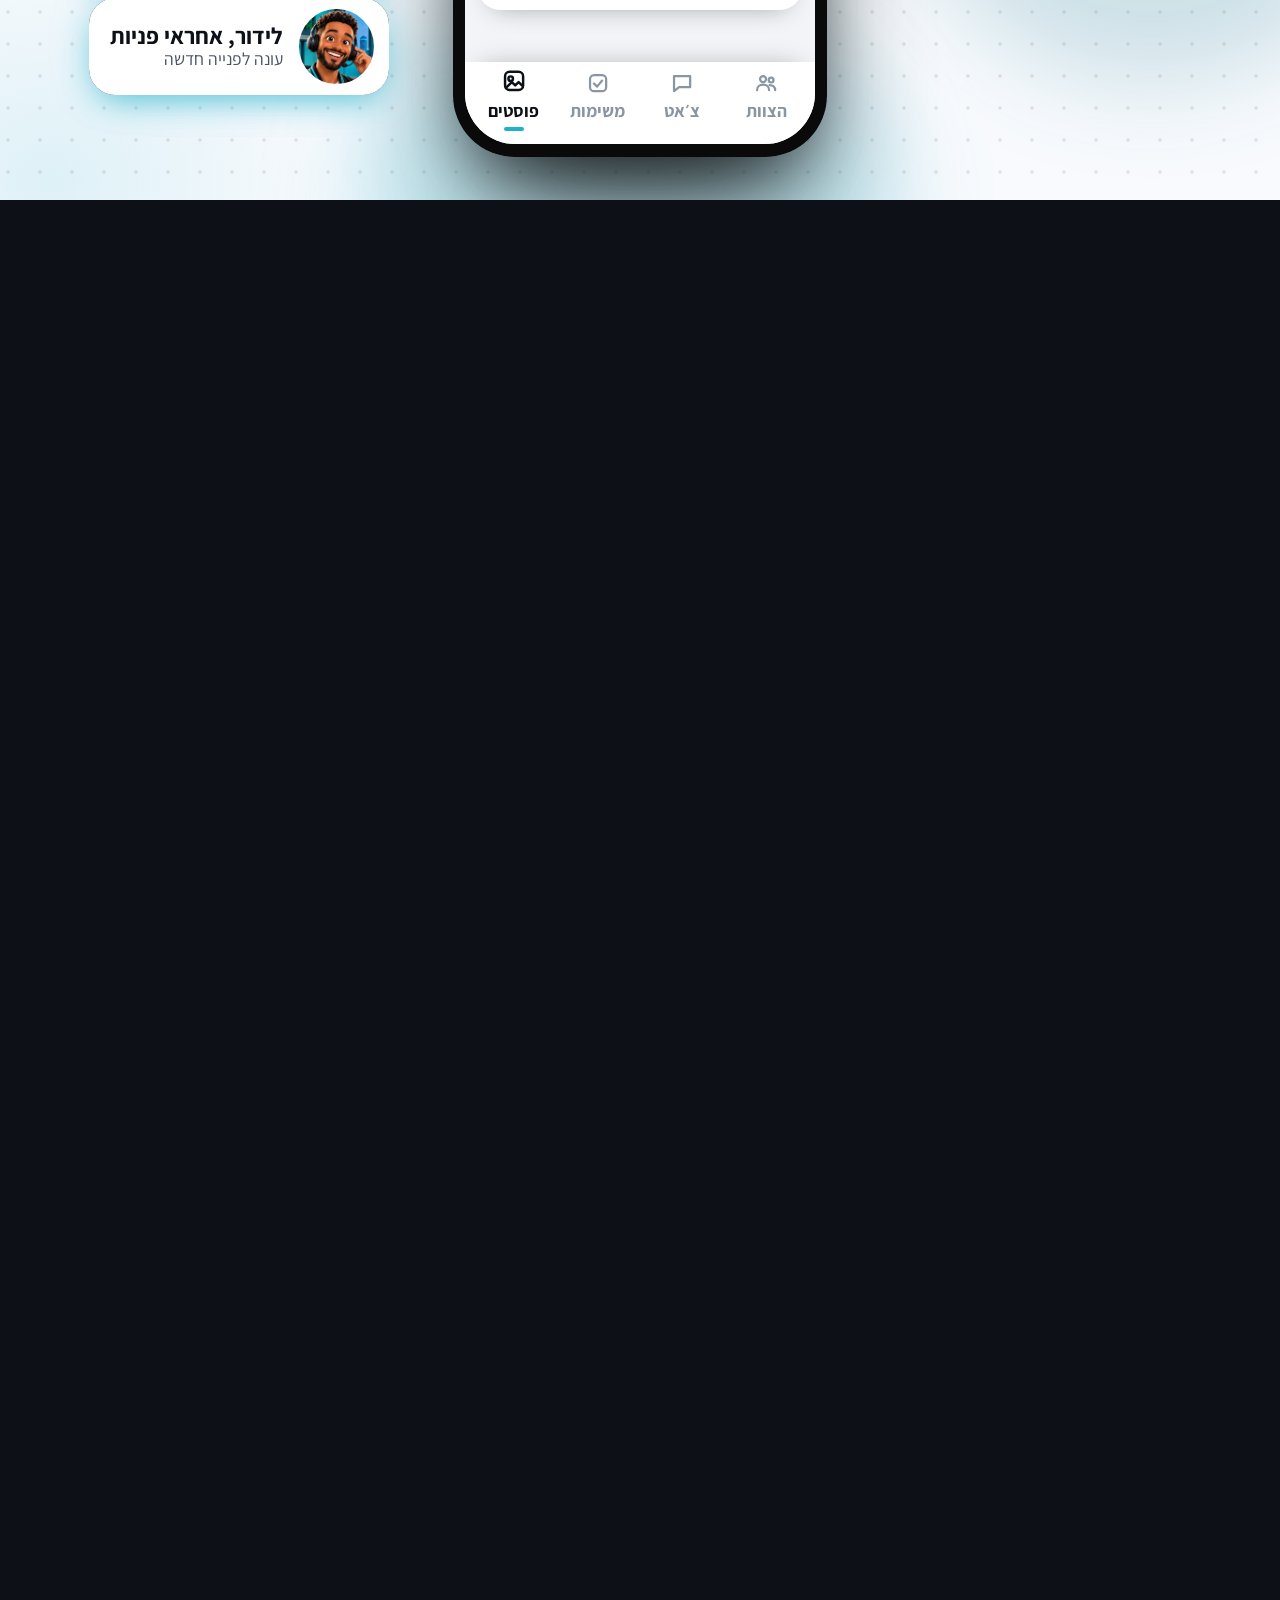
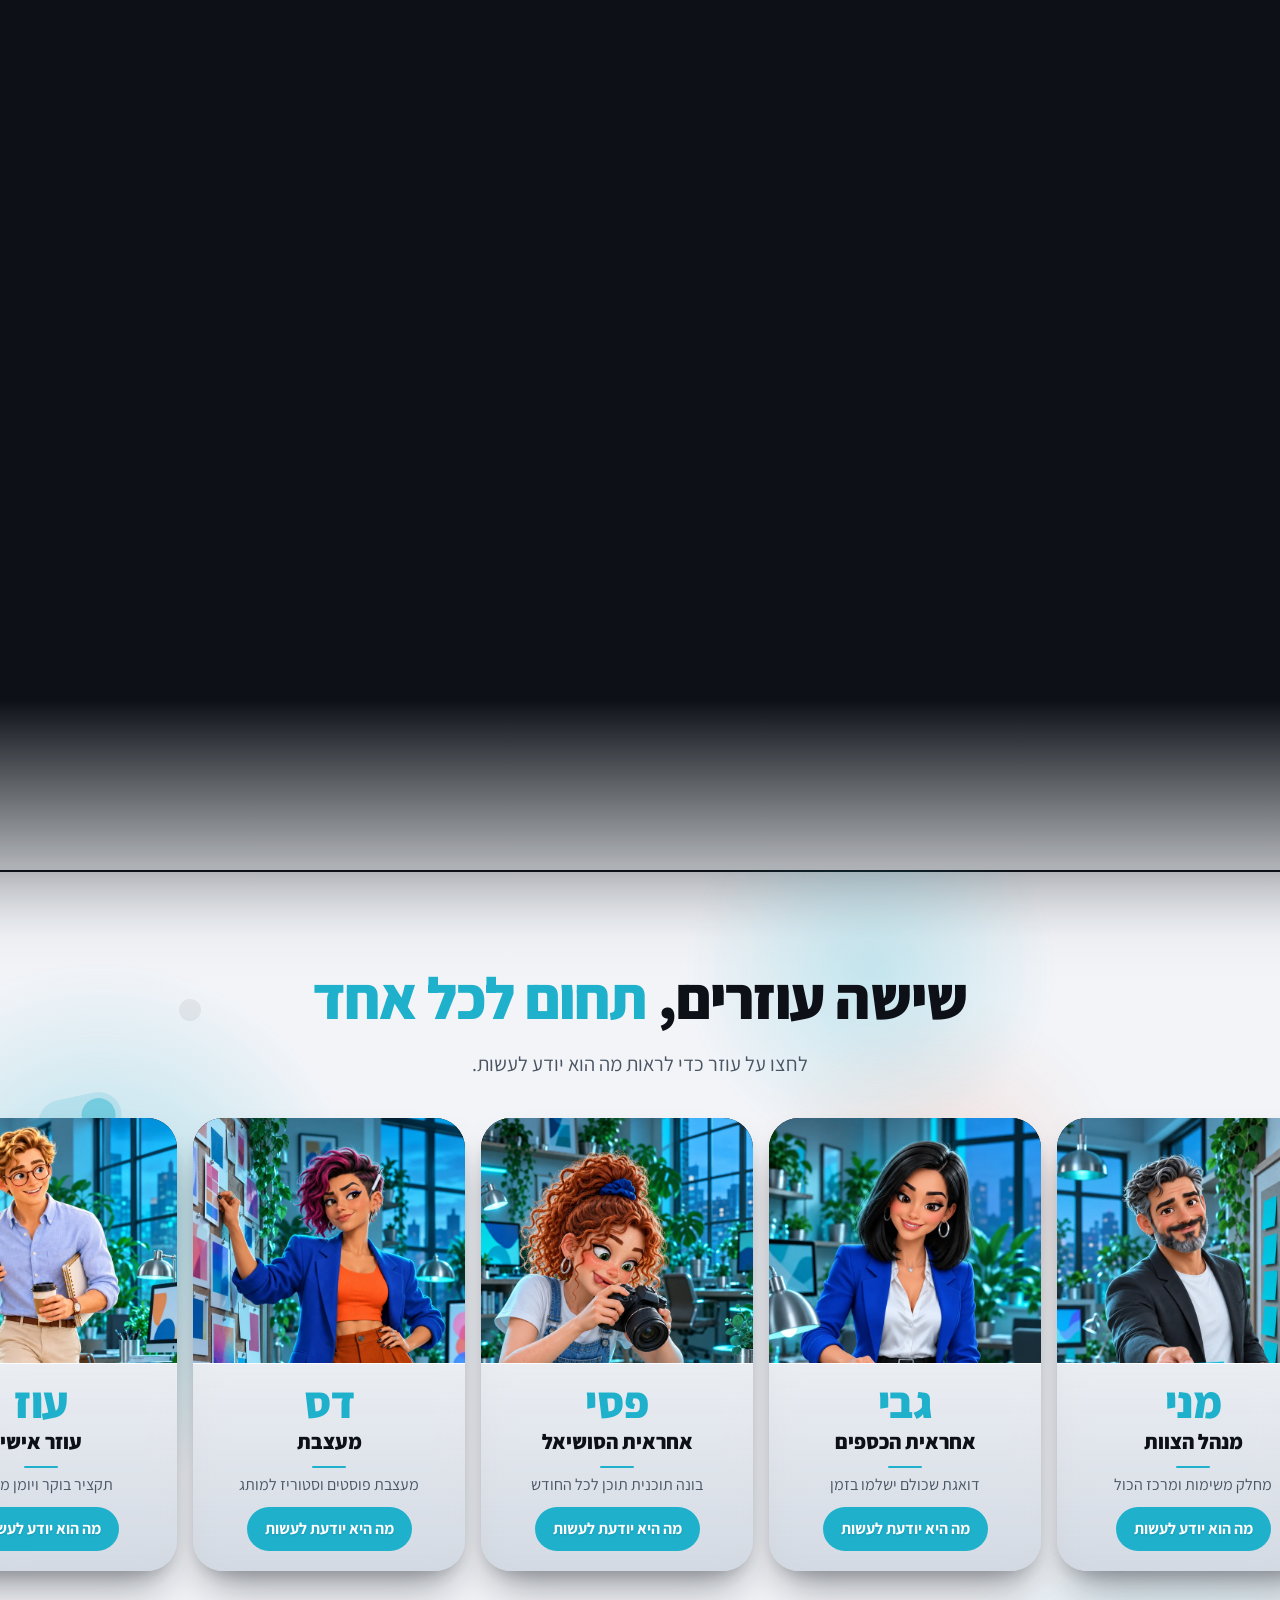
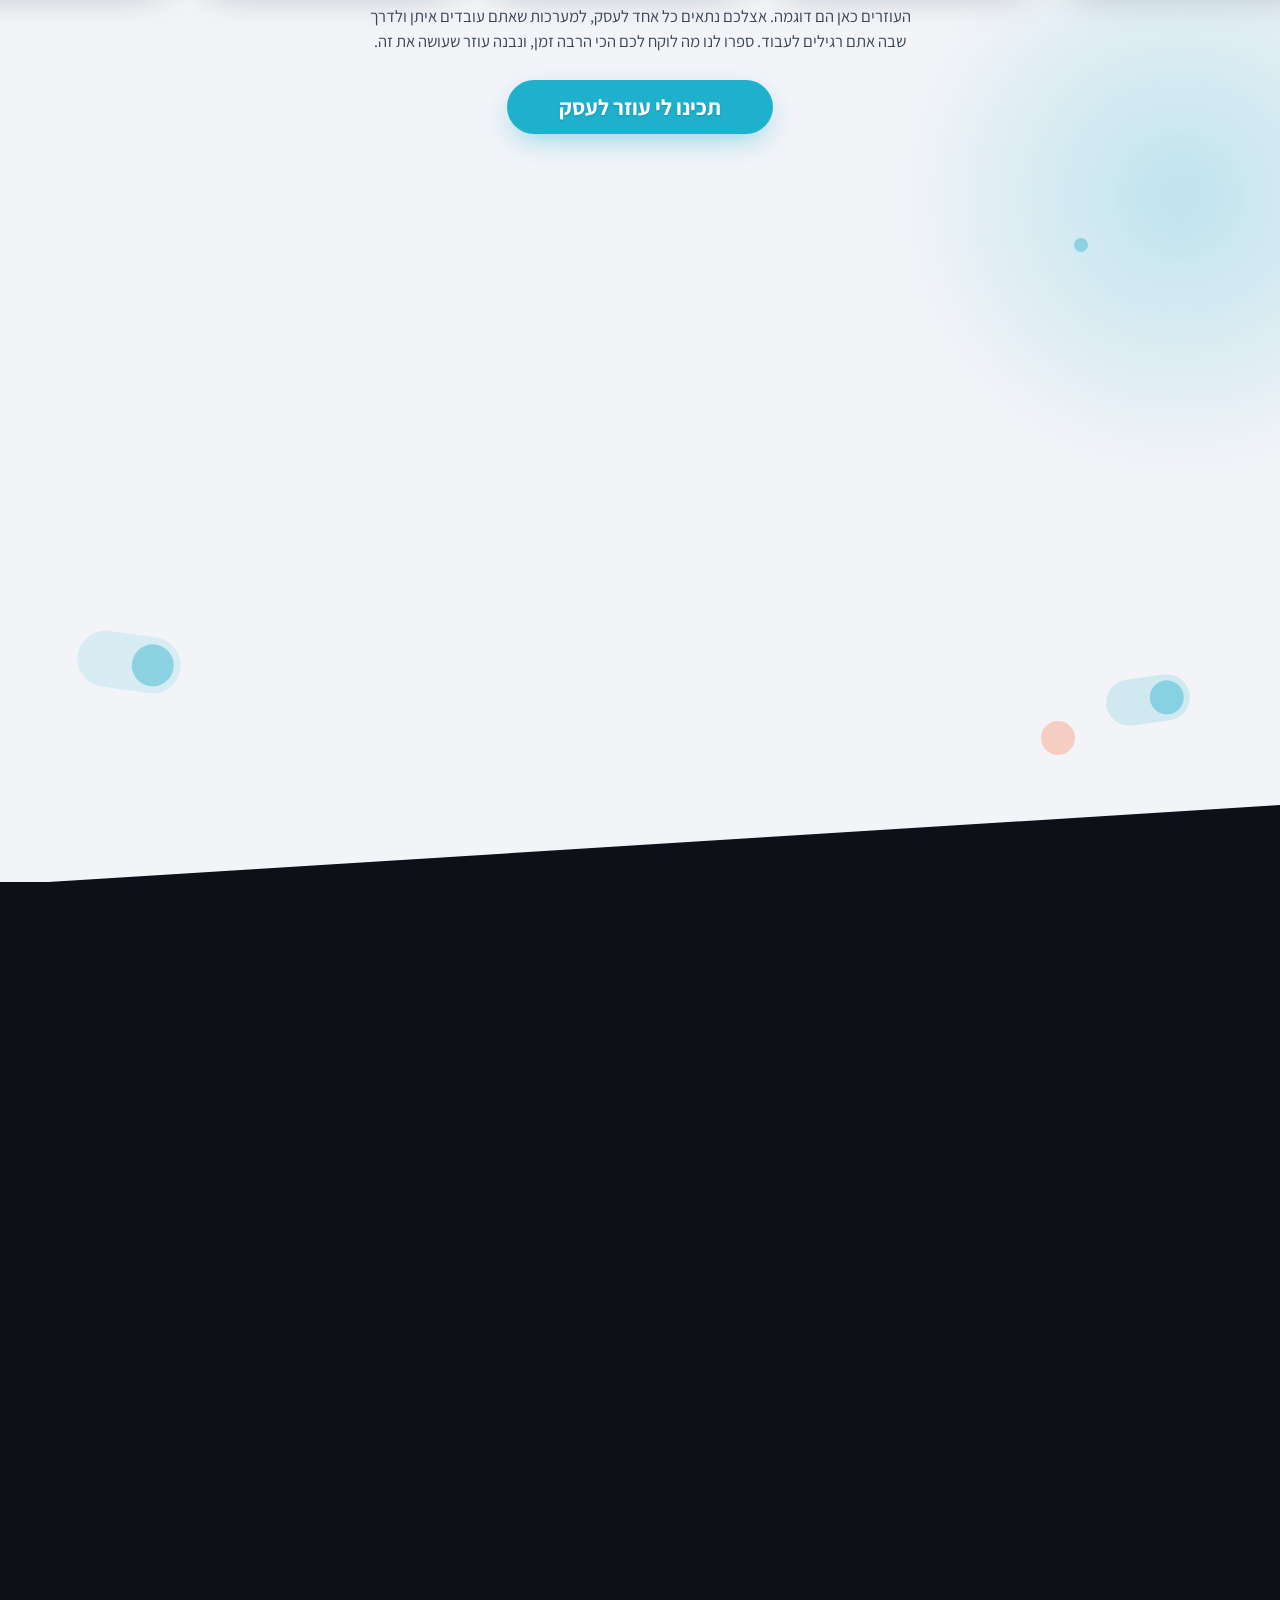
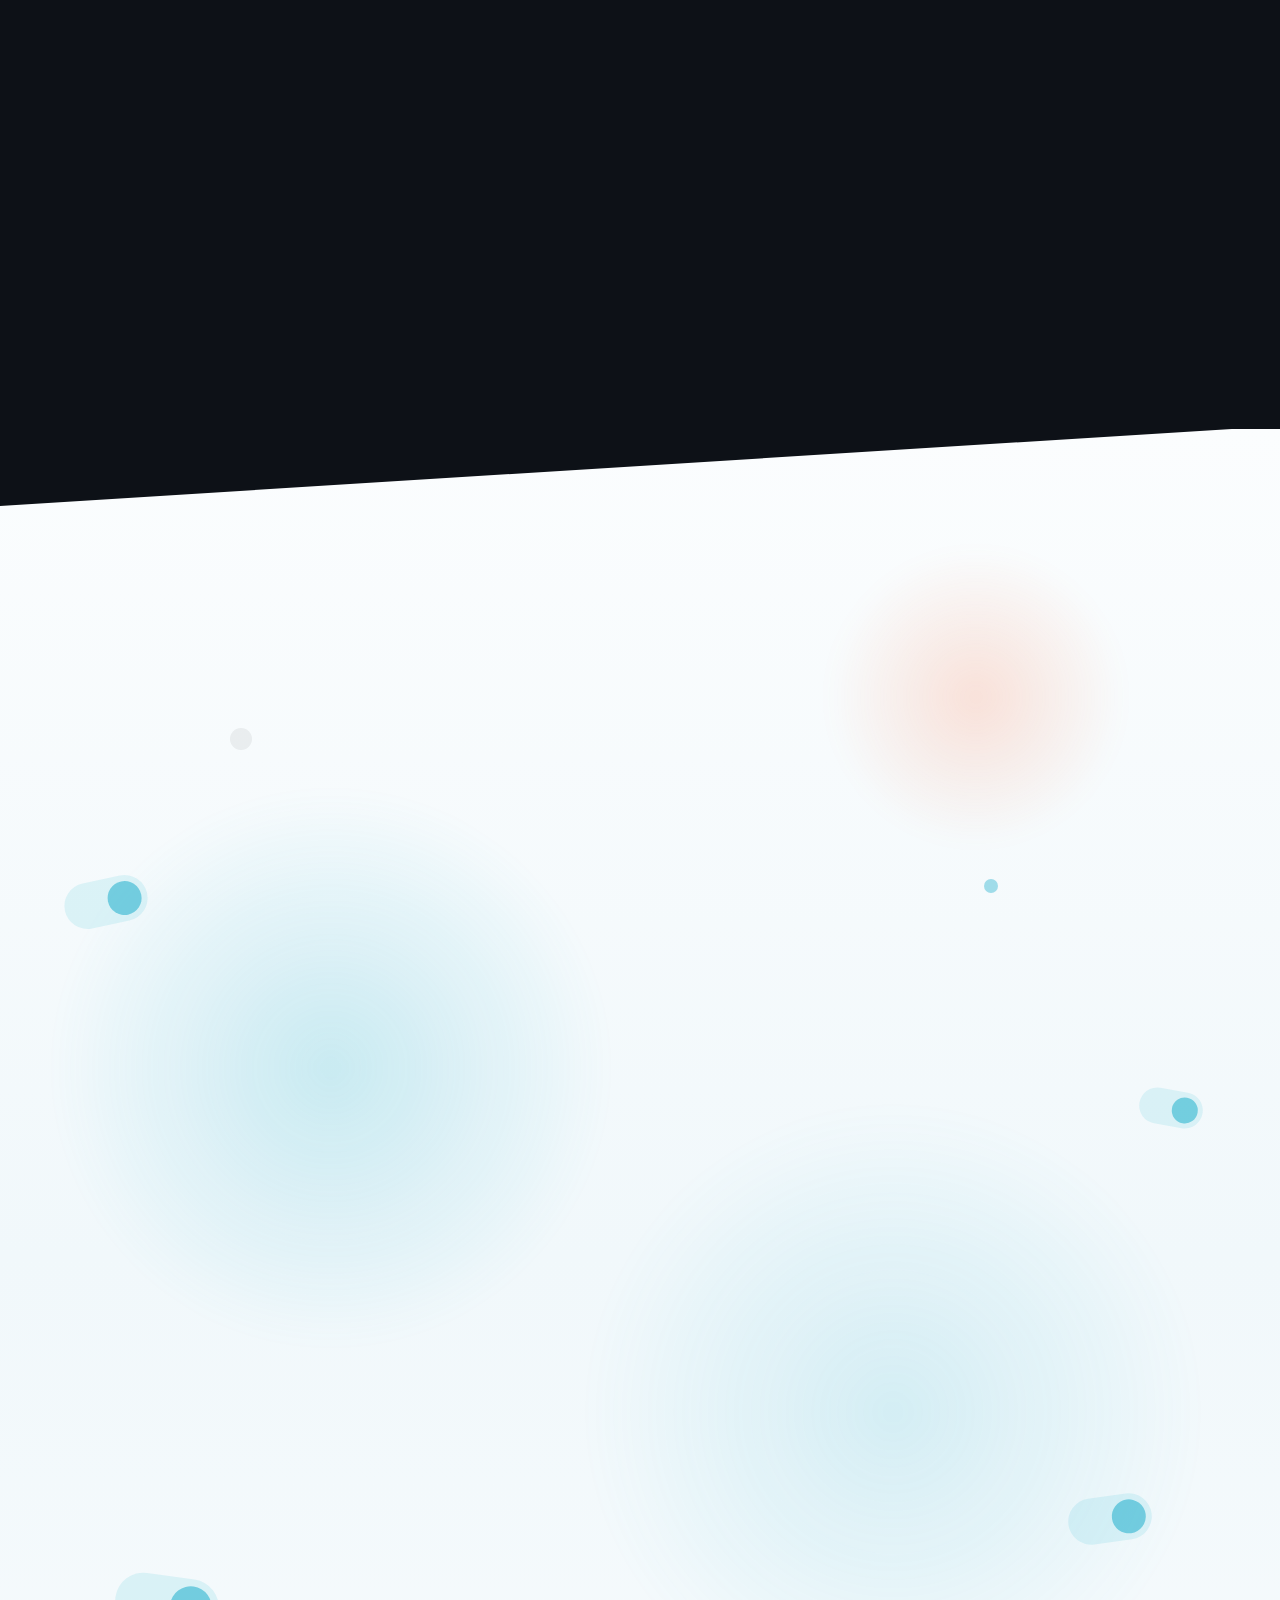
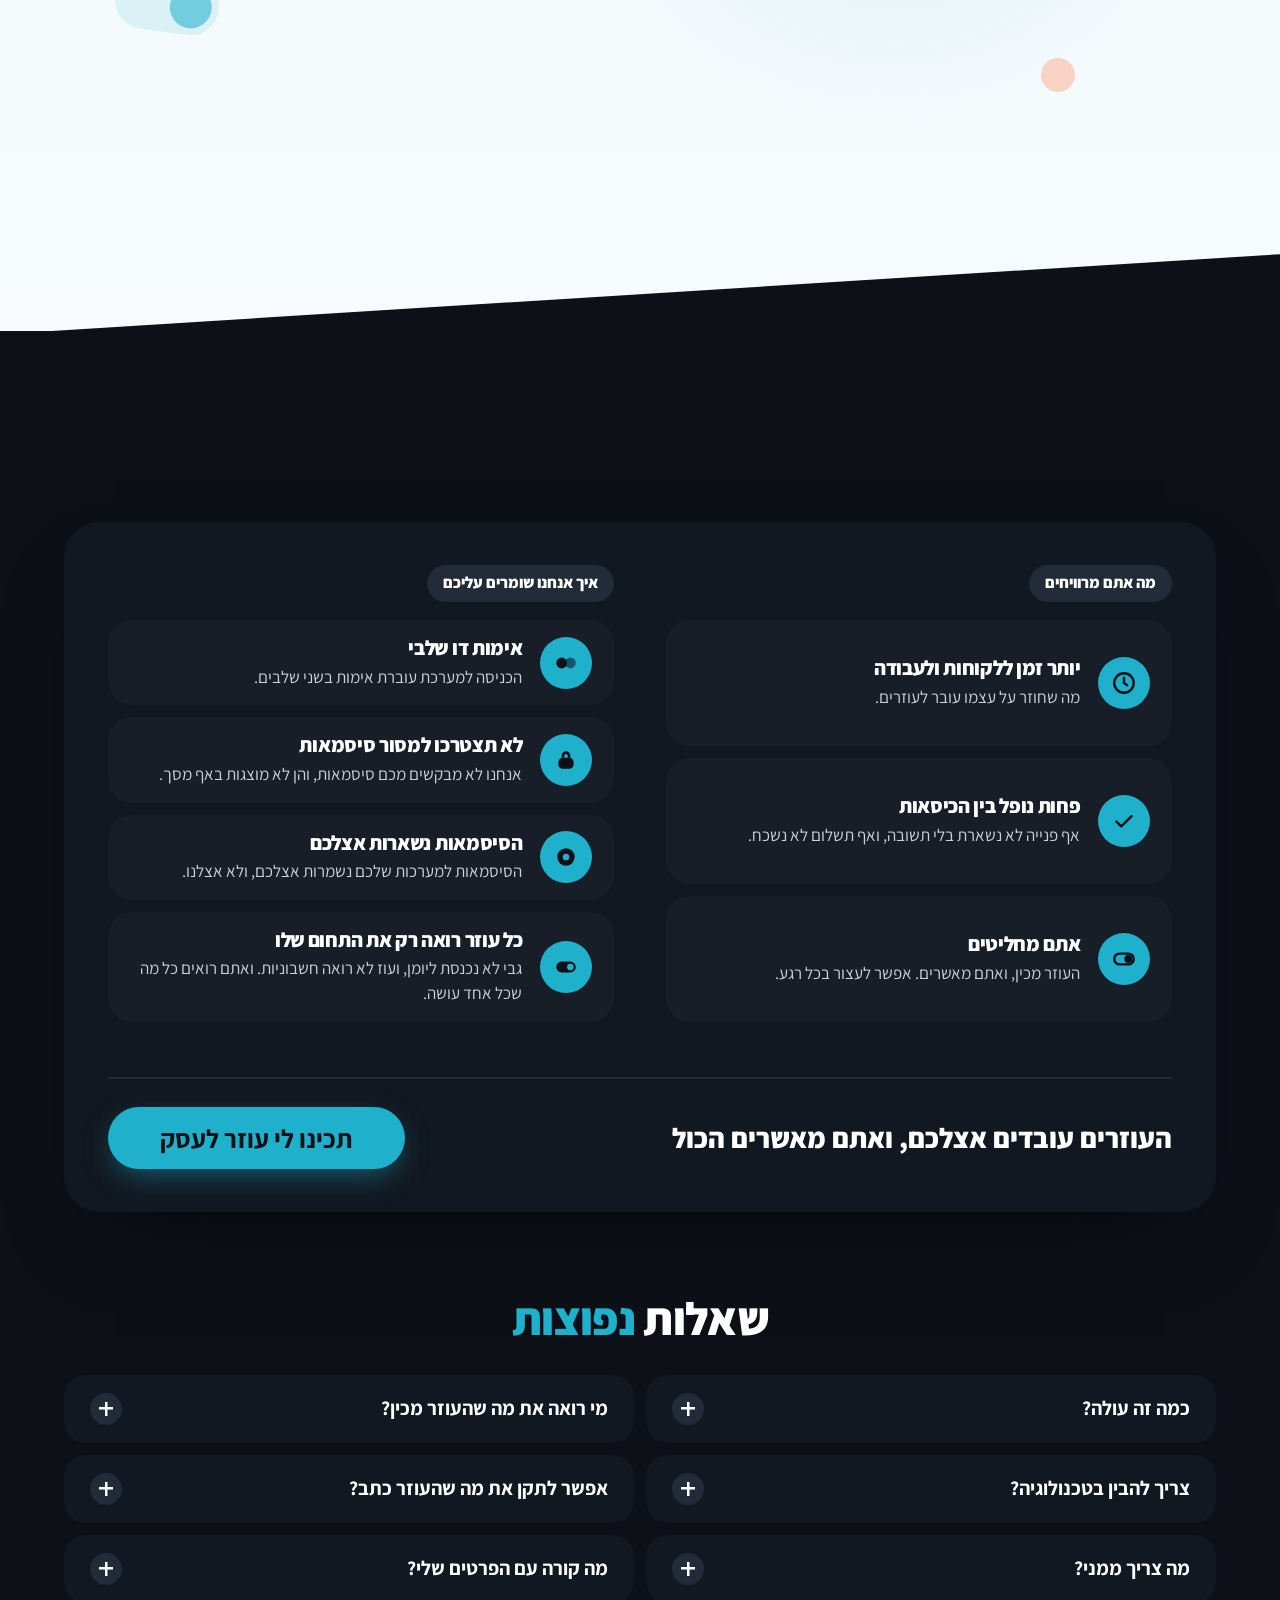
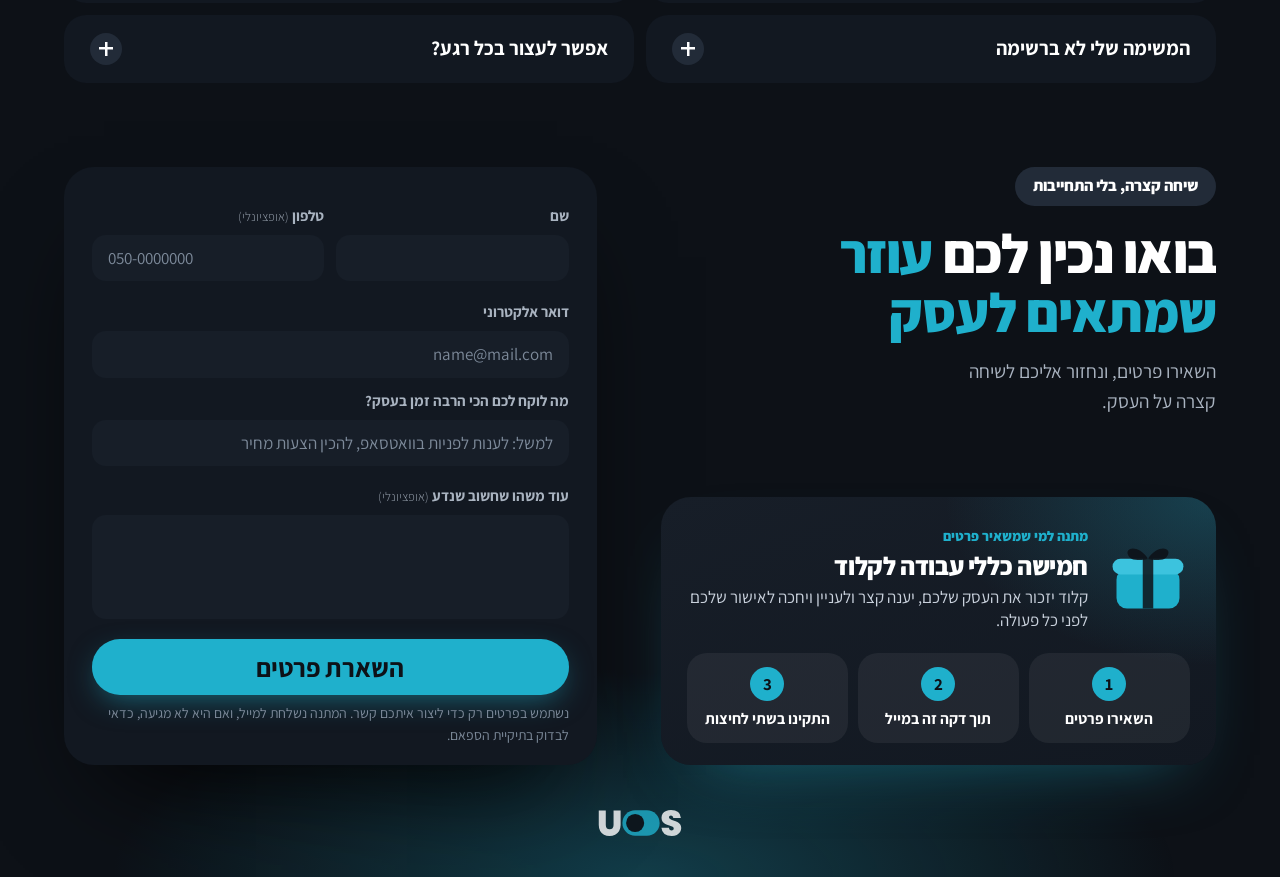
==== commit b5e61742: "UOS: קישור שיחת ההדגמה עובר לעסק UOS במערכת הפגישות, book.ubiz.co.il/uos/demo הדף של הפגישה מציג עכש" ====
--- a/index.html
+++ b/index.html
@@ -1856,7 +1856,7 @@
 /* ===== הגדרות. יעד השליחה ומזהי המעקב: להשלים לפני פרסום, לא להמציא ===== */
 var CONFIG = {
     LEAD_ENDPOINT: (/^(localhost|127[.]0[.]0[.]1)$/.test(location.hostname) ? 'http://localhost:8792/lead' : 'https://hook.eu1.make.com/ufdvbnumvpazauno0pwv3vb82kct4fuf'),   // בבדיקה מקומית: שרת המייל המקומי. באתר: וובהוק Make 4080481, תרחיש 8499669, שפותח ליד ב-CRM ושולח את מייל המתנה
-  BOOK_URL: 'https://book.ubiz.co.il/danny/uos',   // שיחת הדגמה של חצי שעה ב-UBIZ Meet
+  BOOK_URL: 'https://book.ubiz.co.il/uos/demo',   // שיחת הדגמה של חצי שעה ב-UBIZ Meet, בעסק UOS (הקישור הישן danny/uos מפנה לכאן)
   PROJECT_ID: '', PAGE_ID: '',
   PIXEL_ID: '', CLARITY_ID: ''
 };
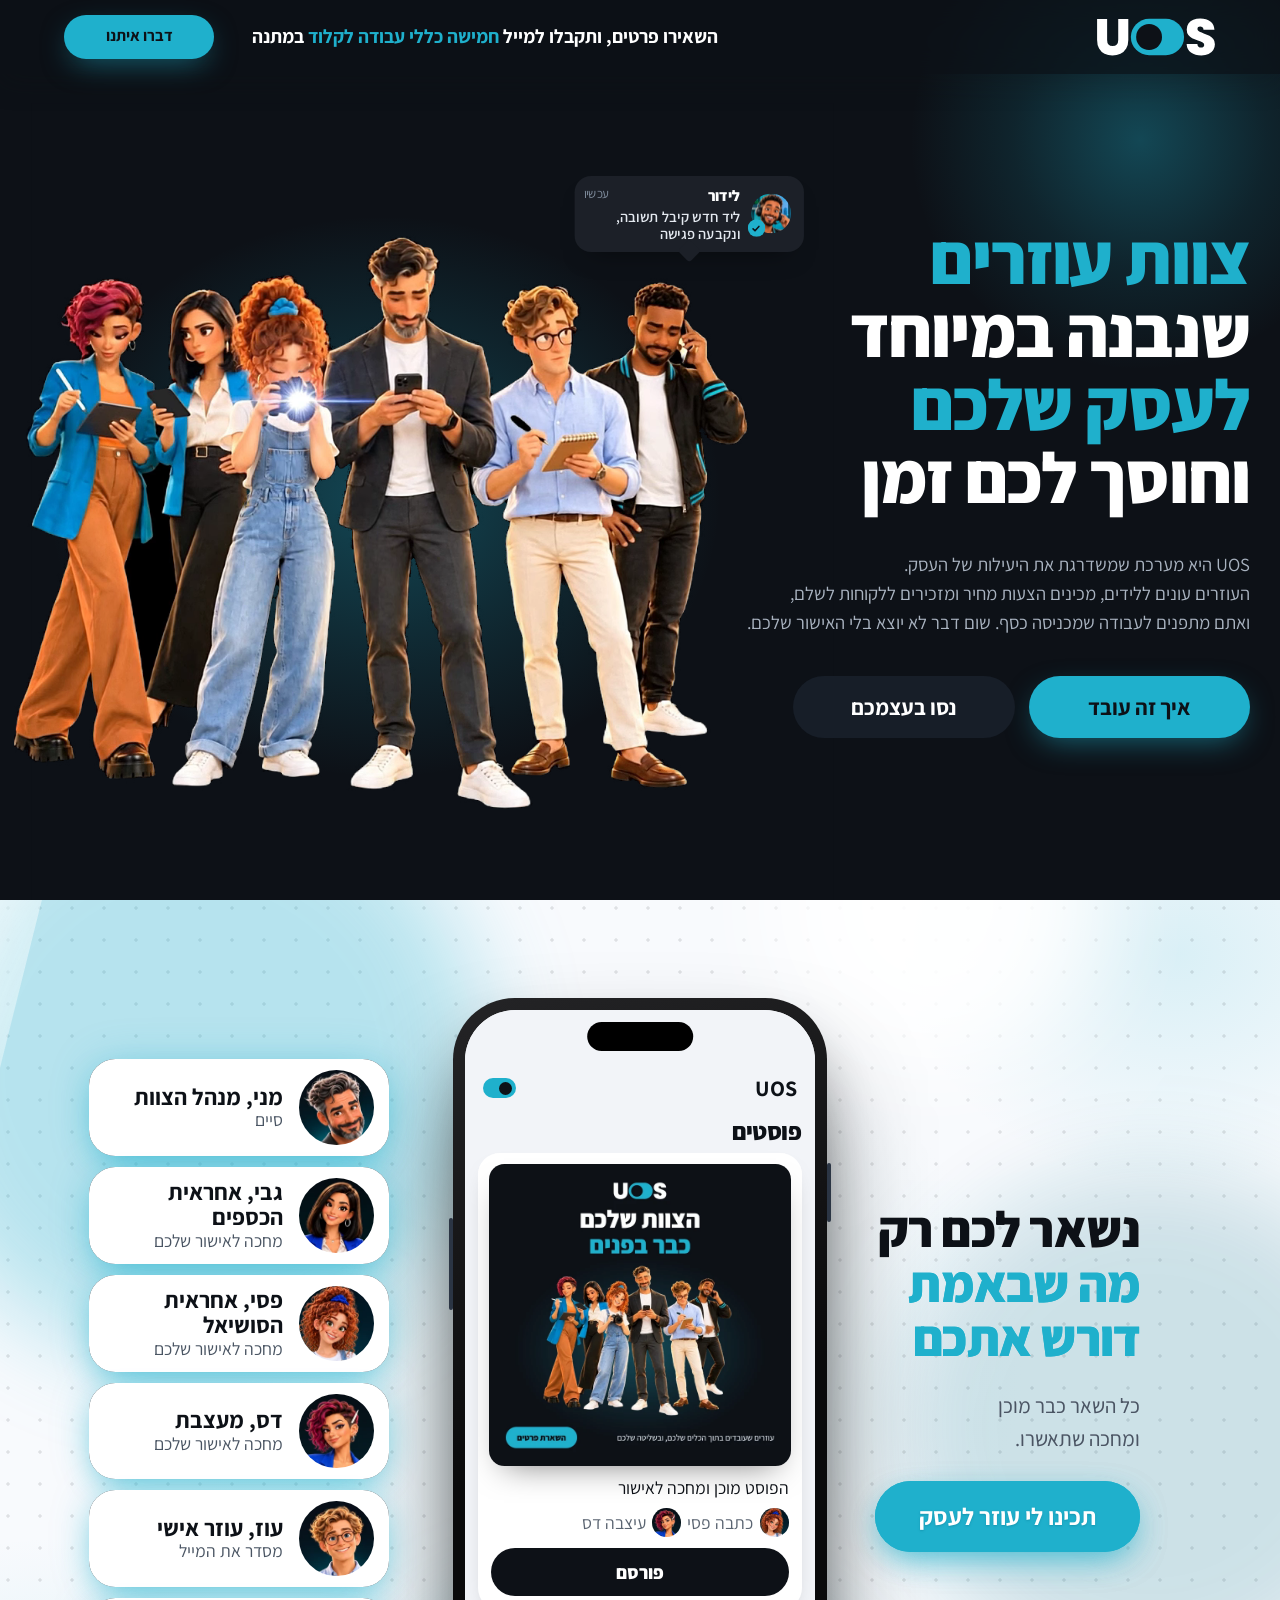
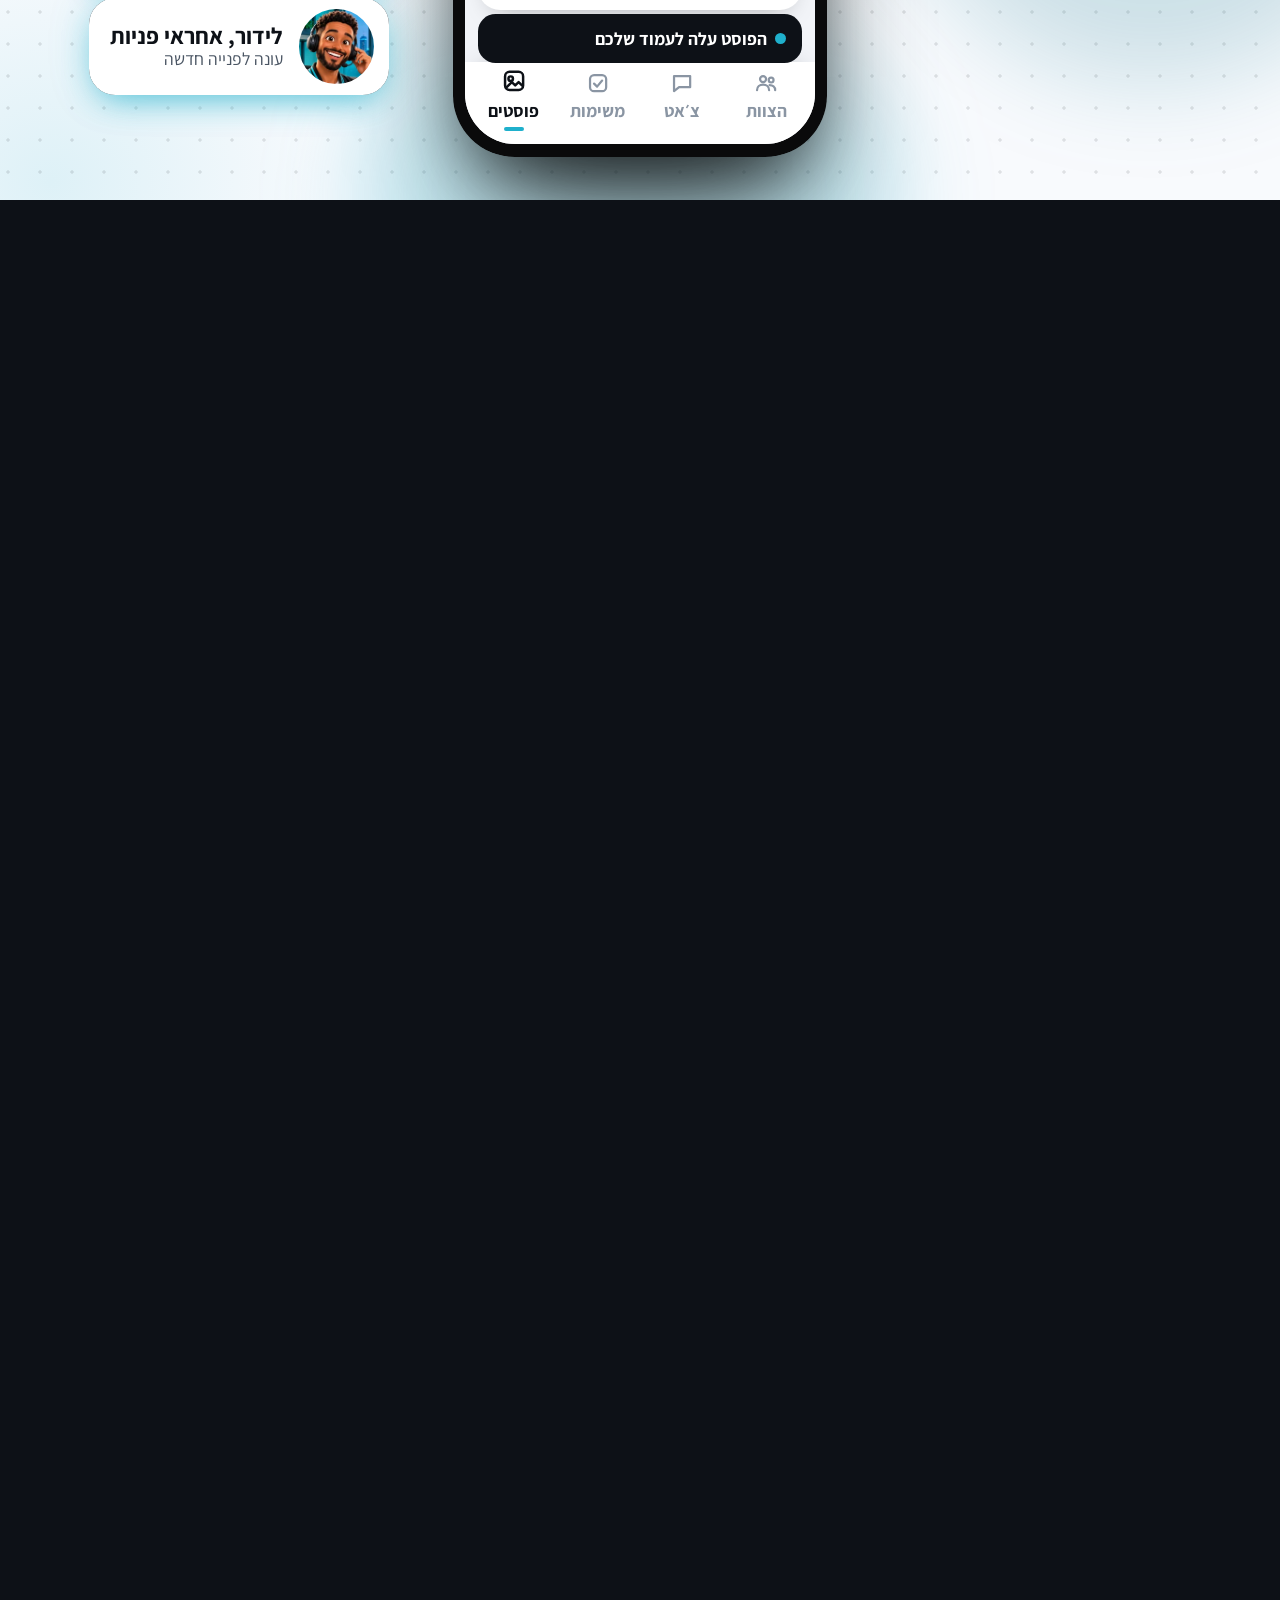
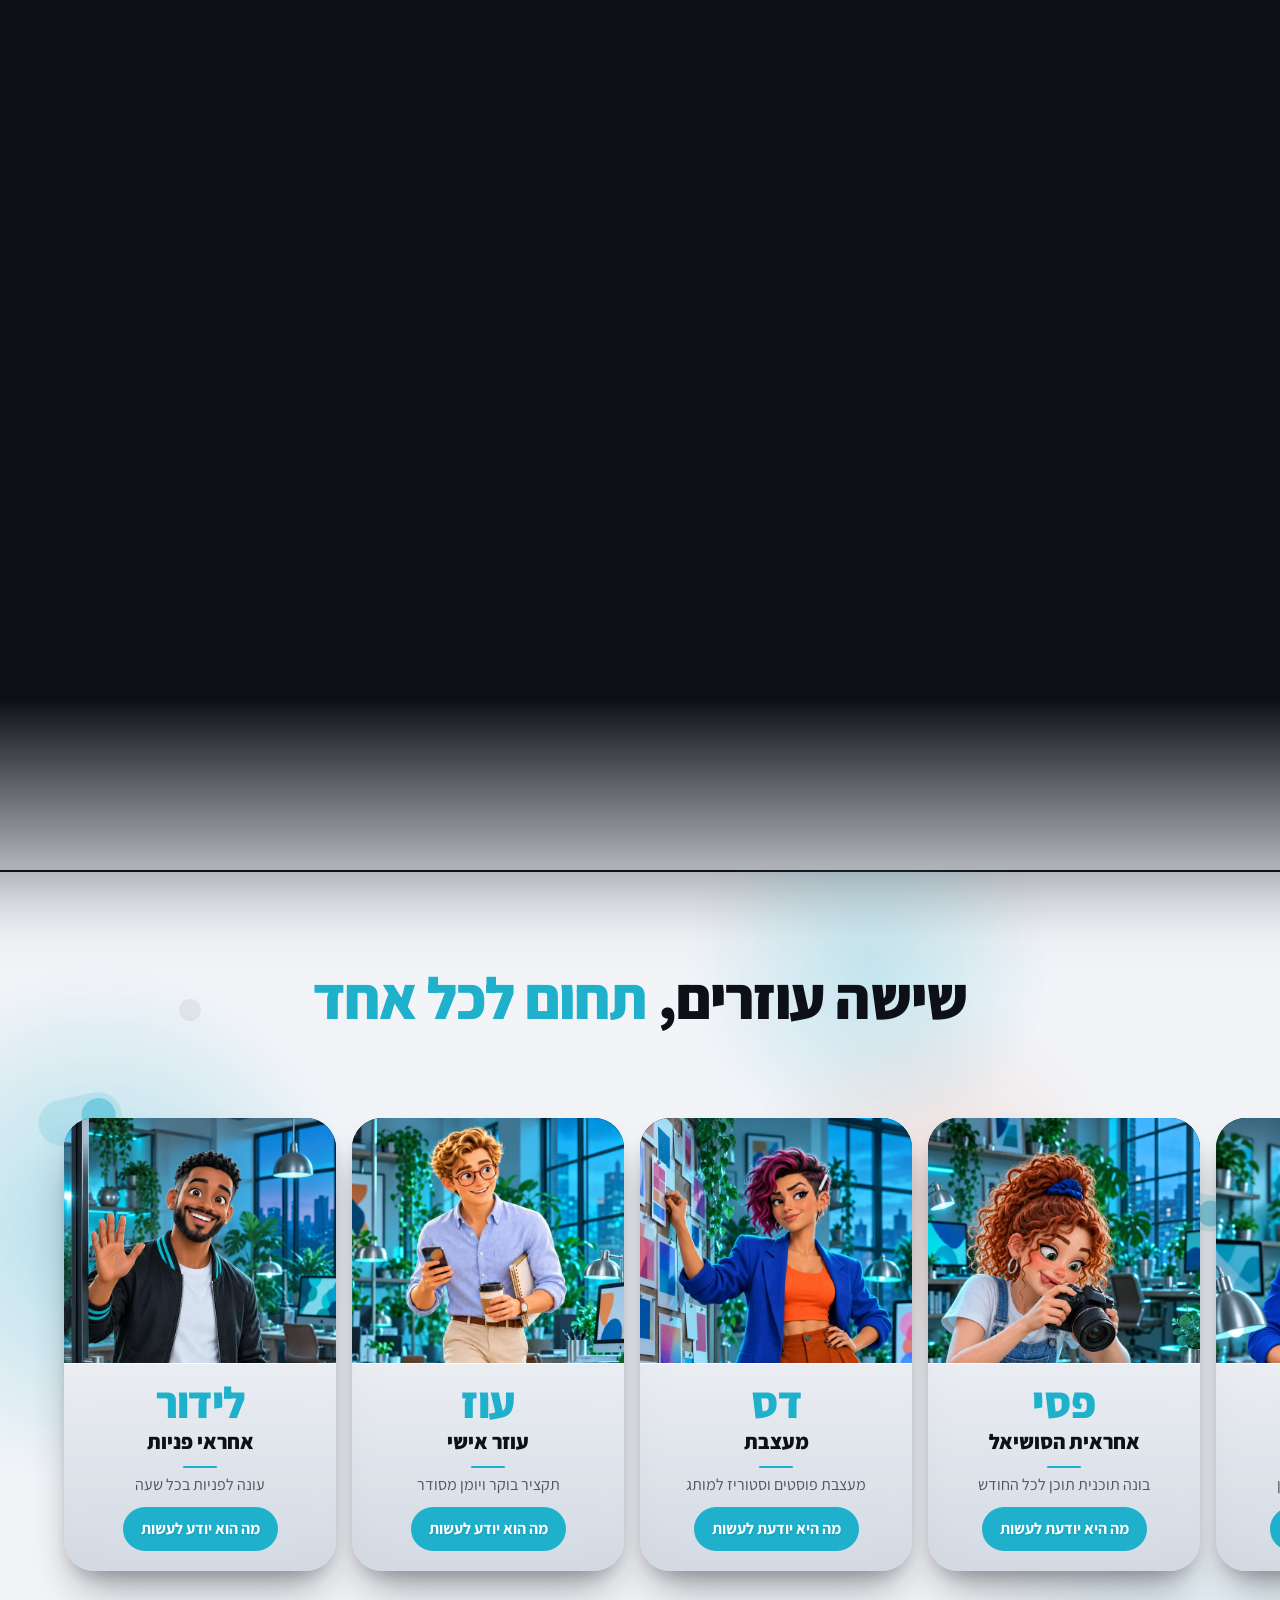
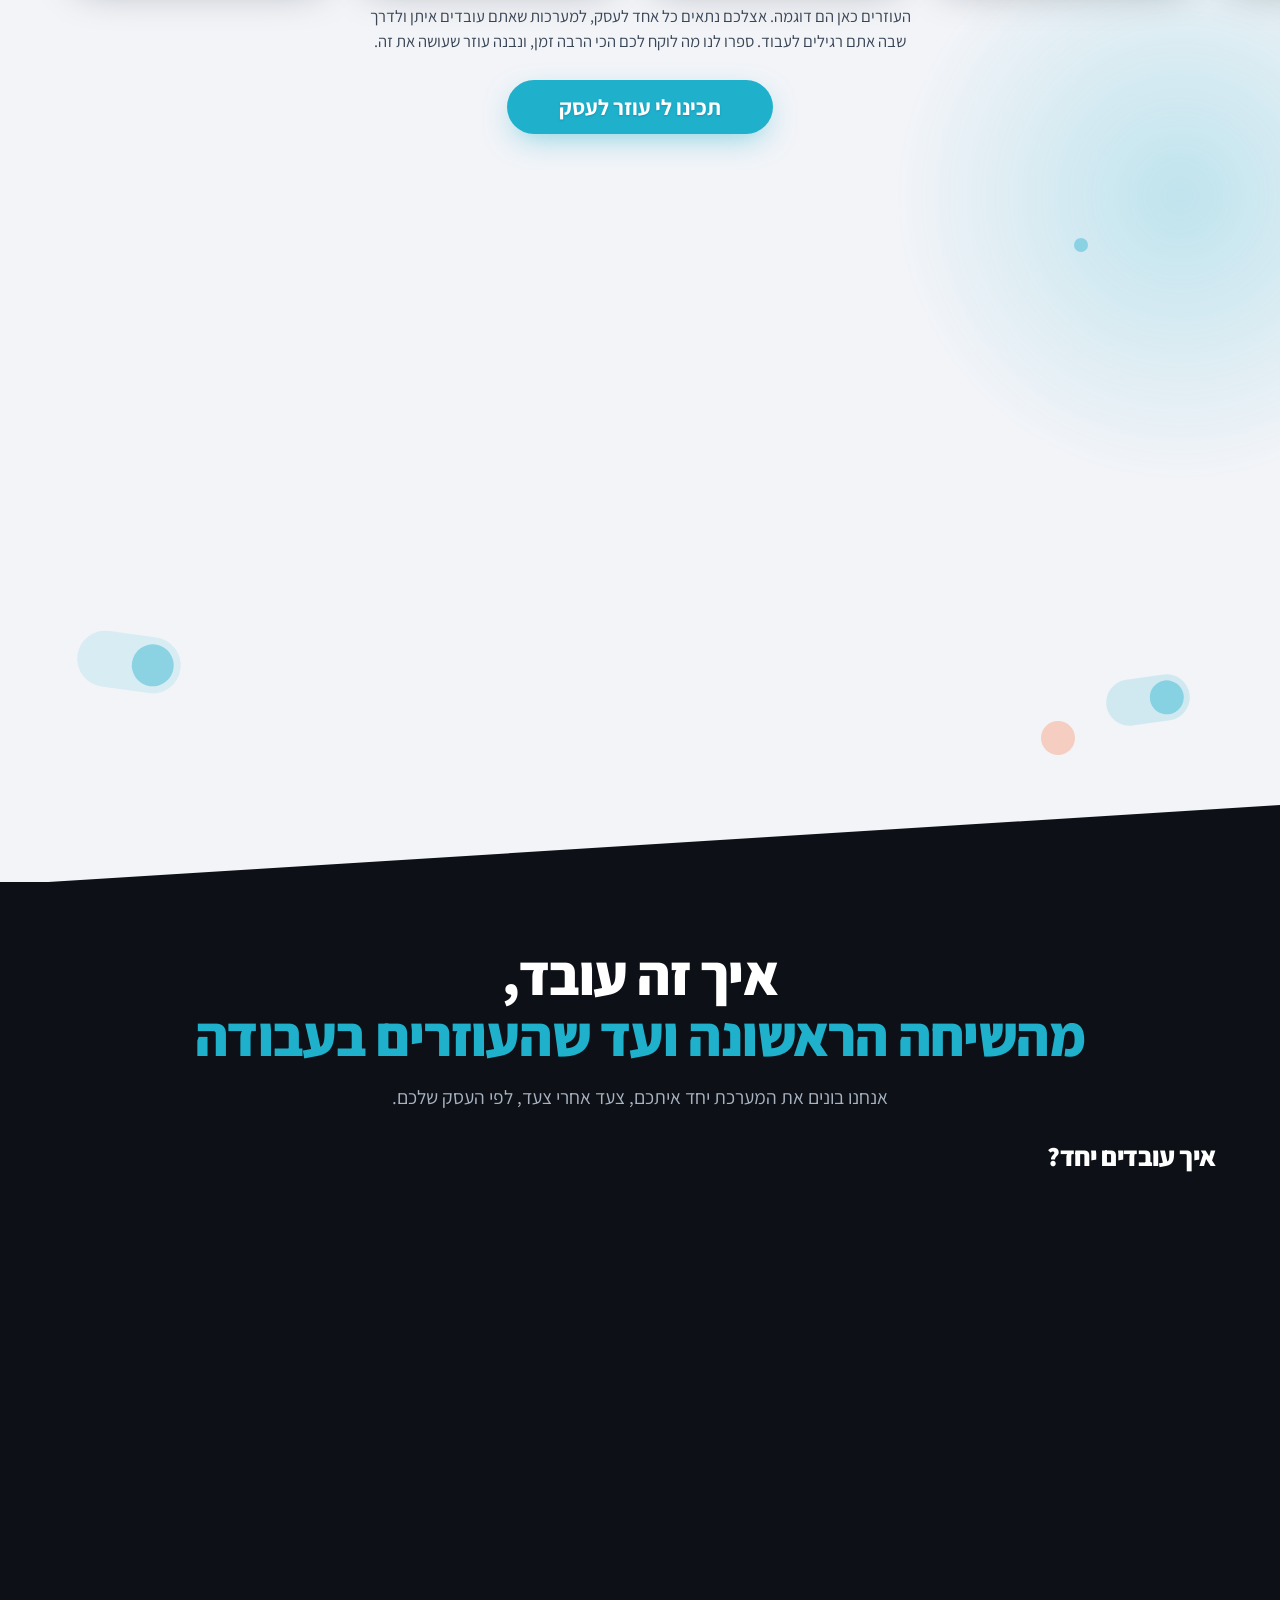
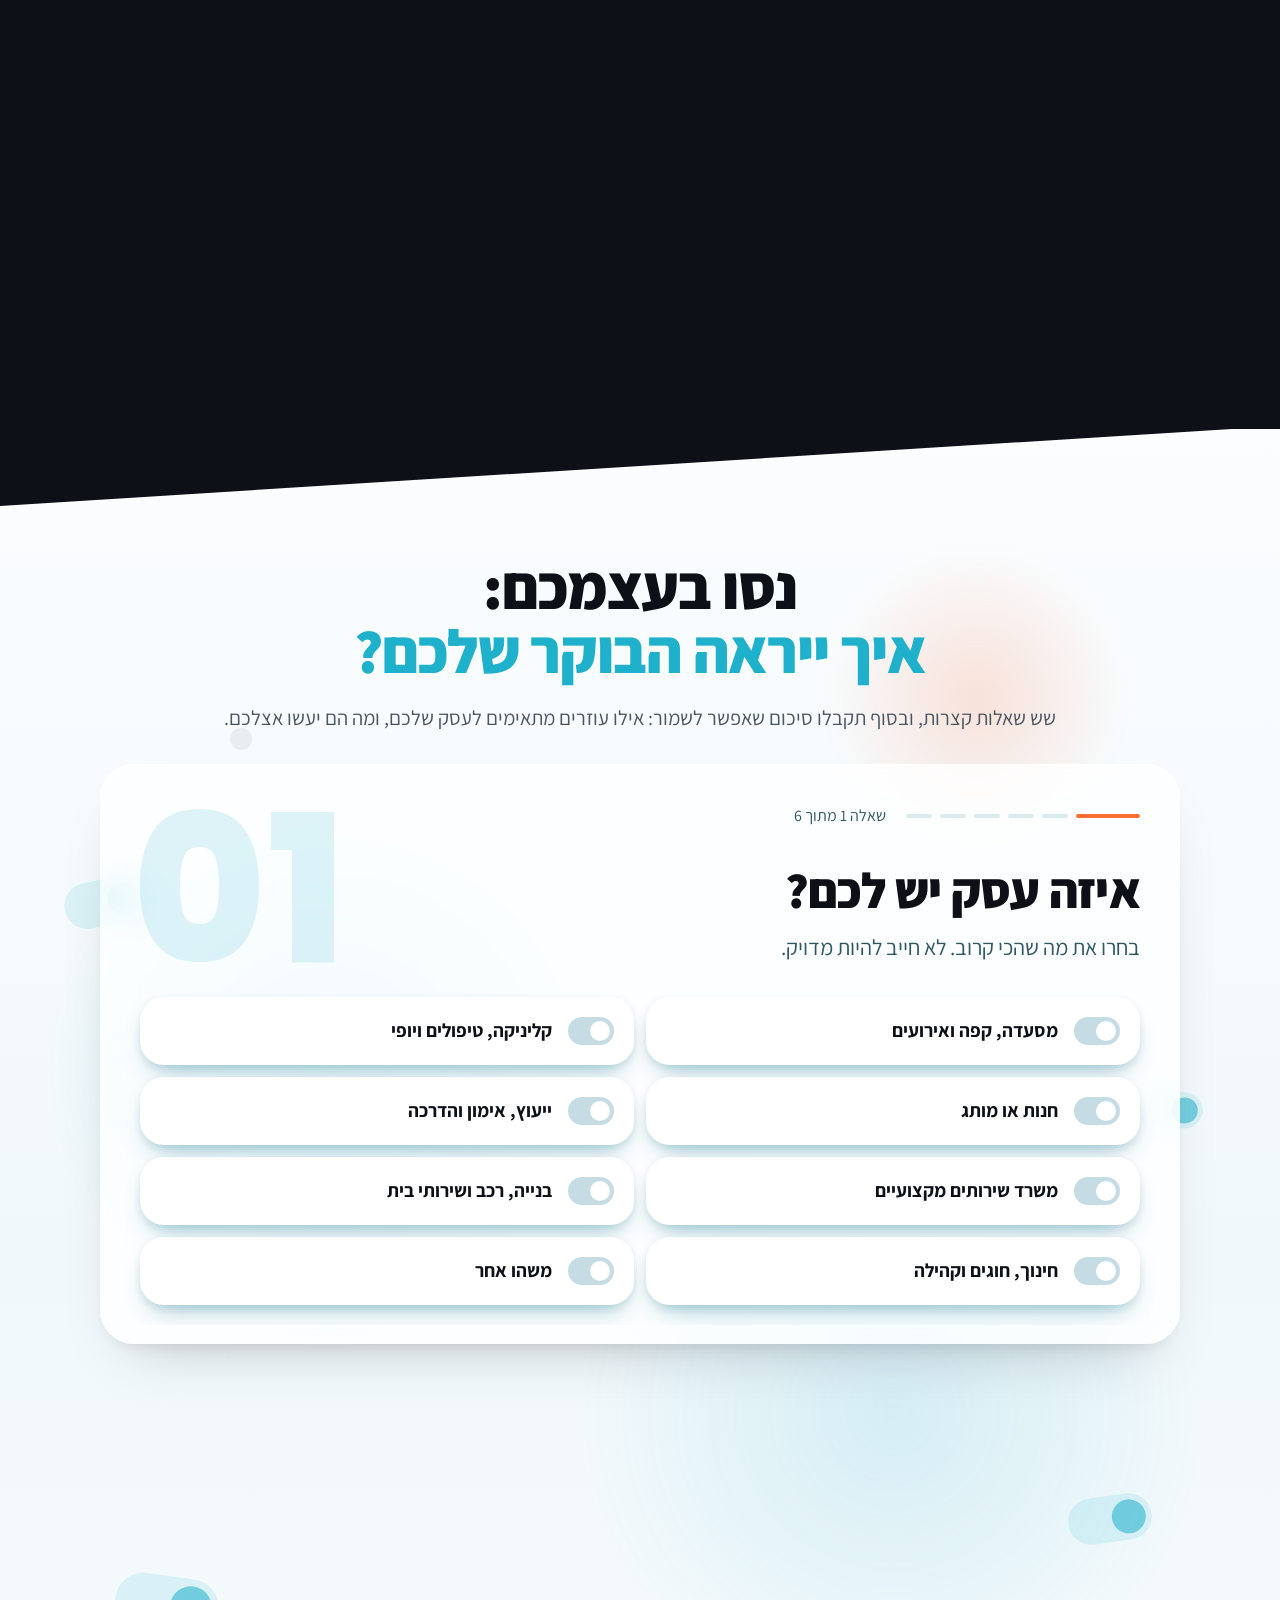
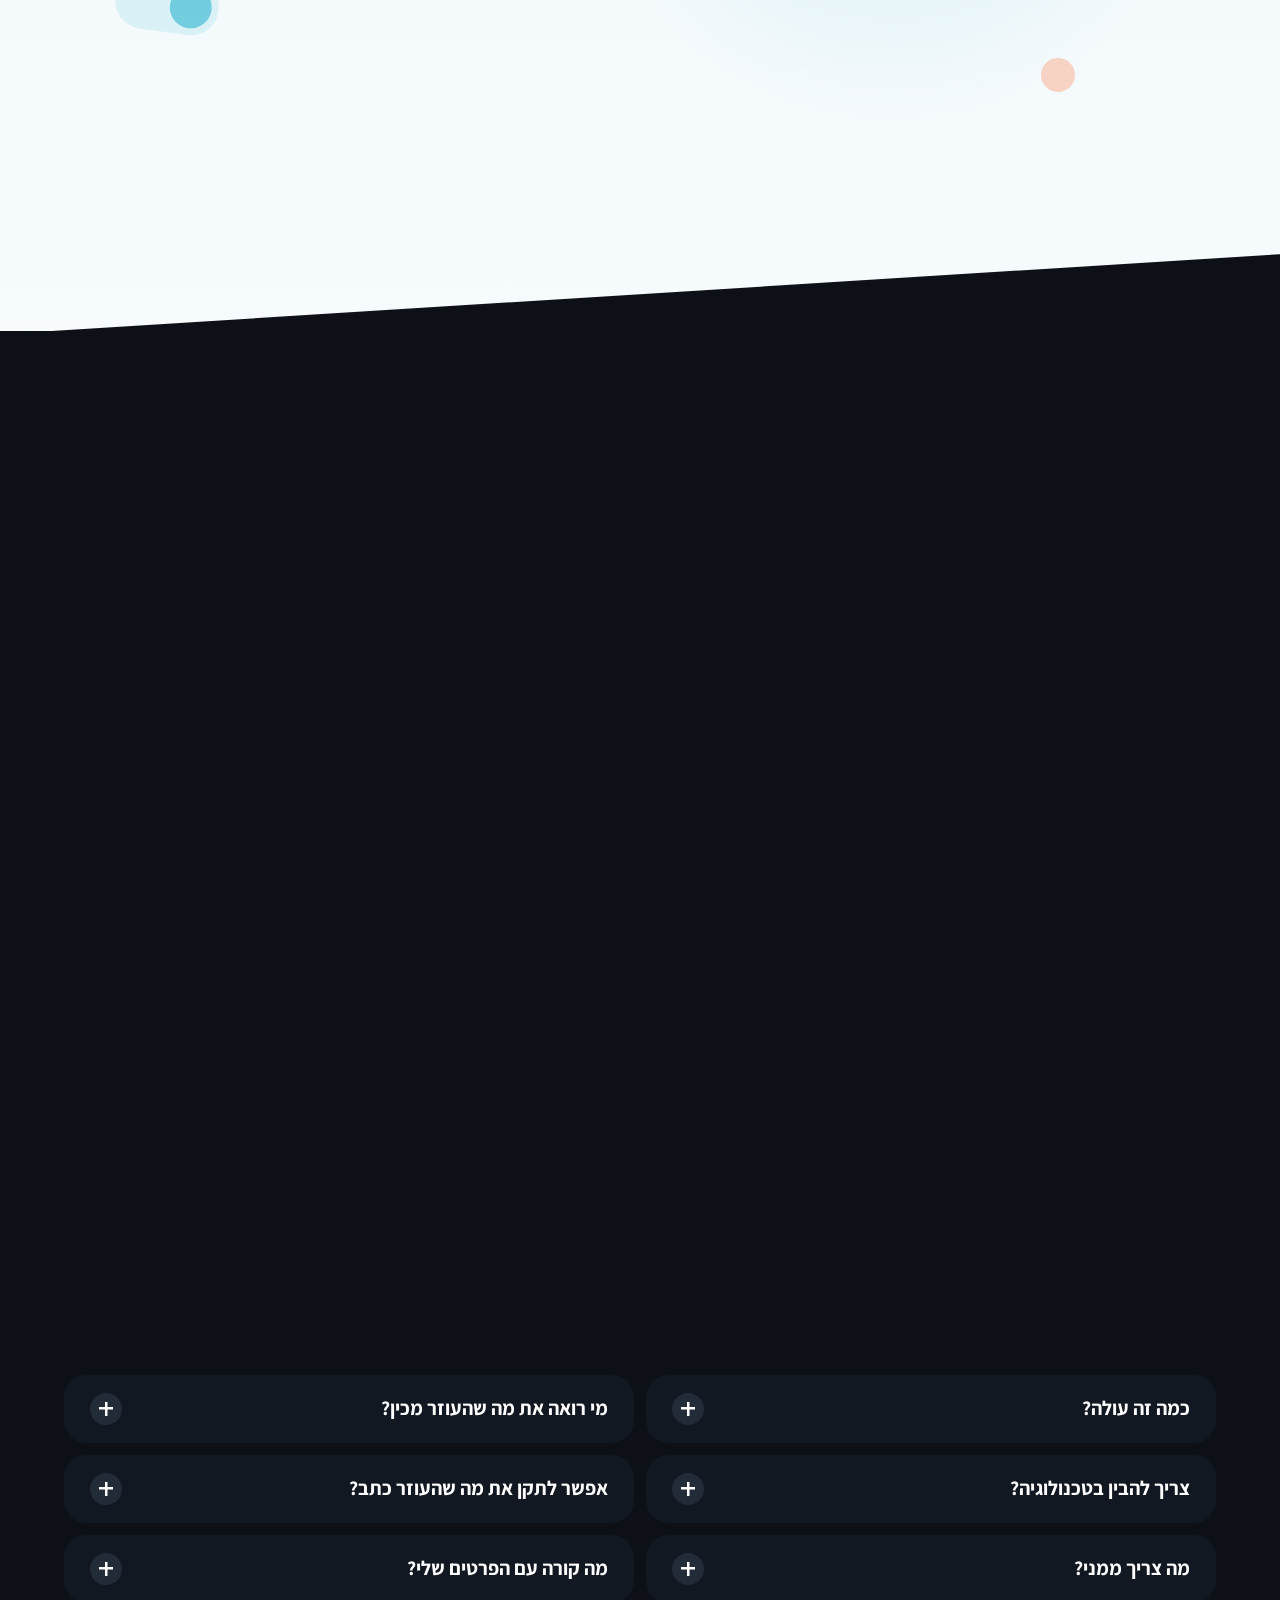
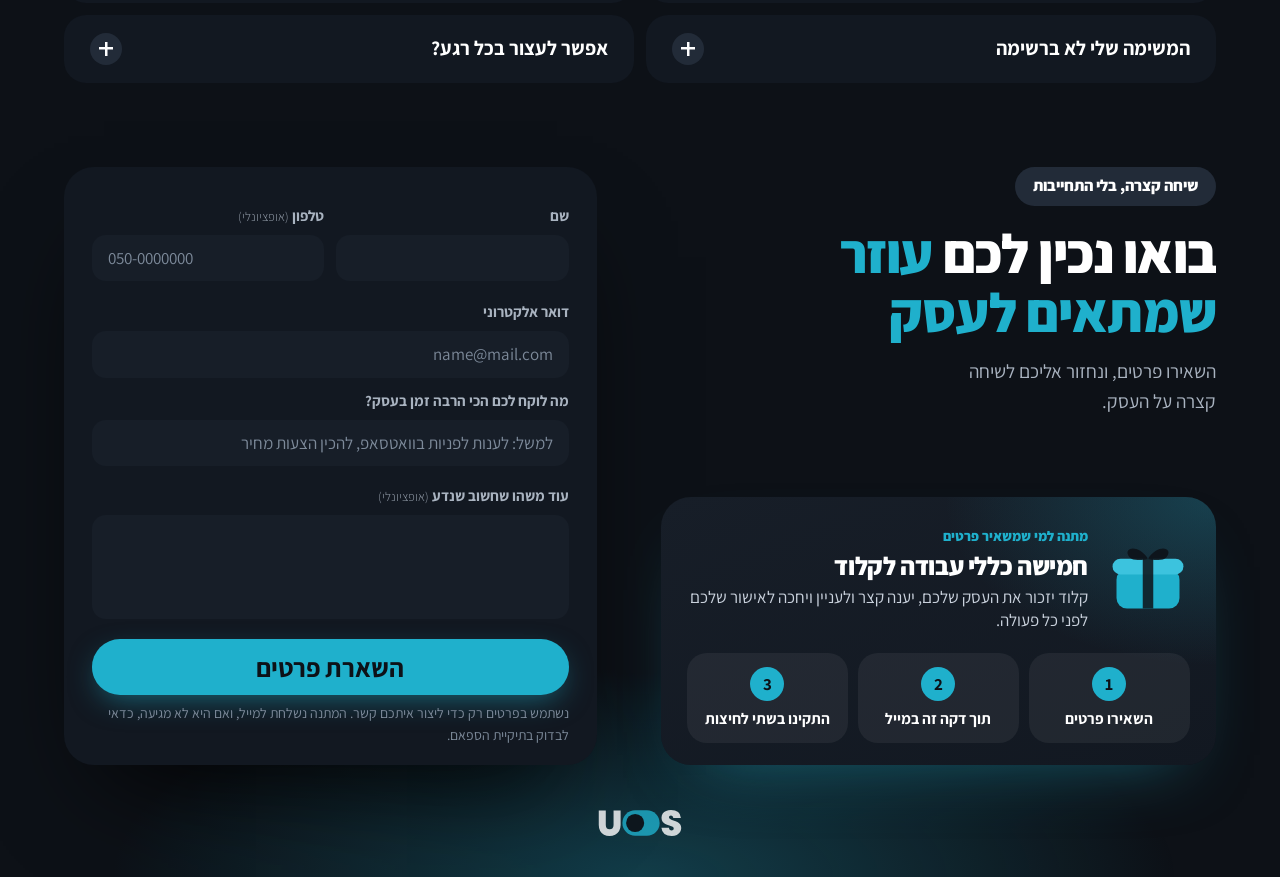
==== commit 6421976c: "UOS: רקע שחור בסרטון הפתיחה בכרום באייפון ובדפדפן של פייסבוק. כל דפדפן באייפון ובאייפד מקבל עכשיו את" ====
--- a/index.html
+++ b/index.html
@@ -1654,7 +1654,7 @@
     <div class="stage" id="stage">
       <div class="glow" aria-hidden="true"></div>
       <video class="team herophoto" id="teamImg" autoplay muted loop playsinline preload="auto" poster="img/team_alpha_poster.webp" aria-label="העוזרים של UOS: פסי, גבי, מני, עוז, לידור ודס" width="1000" height="1000"></video>
-      <script>(function(){var v=document.getElementById('teamImg');if(!v)return;var saf=/^((?!chrome|android|crios|fxios|edg).)*safari/i.test(navigator.userAgent);v.src=saf?'video/hero_a.mov':'video/hero_a.webm';v.load();var pl=v.play();if(pl&&pl.catch)pl.catch(function(){})})()</script>
+      <script>(function(){var v=document.getElementById('teamImg');if(!v)return;var ua=navigator.userAgent,ios=/iP(hone|ad|od)/.test(ua)||(navigator.platform==='MacIntel'&&navigator.maxTouchPoints>1);/* באייפון ובאייפד כל דפדפן הוא ספארי מבפנים, גם כרום ודפדפן הפייסבוק, ושם רק הקובץ mov שומר על הרקע השקוף */var saf=ios||/^((?!chrome|android|crios|fxios|edg).)*safari/i.test(ua);v.src=saf?'video/hero_a.mov':'video/hero_a.webm';v.load();var pl=v.play();if(pl&&pl.catch)pl.catch(function(){})})()</script>
       <button class="nt" type="button" data-task="post" data-x="39"><i class="nf"><img src="img/psi-face.webp" alt="" width="40" height="40"></i><span class="nb"><b>פסי</b><em>עכשיו</em><span>הפוסט נכתב ועוצב, ומחכה לאישור שלכם</span></span></button>
       <button class="nt" type="button" data-task="reply" data-x="82"><i class="nf"><img src="img/lidor-face.webp" alt="" width="40" height="40"></i><span class="nb"><b>לידור</b><em>עכשיו</em><span>ליד חדש קיבל תשובה, ונקבעה פגישה</span></span></button>
       <button class="nt" type="button" data-task="design" data-x="18"><i class="nf"><img src="img/des-face.webp" alt="" width="40" height="40"></i><span class="nb"><b>דס</b><em>עכשיו</em><span>העיצוב לפוסט מוכן ומחכה לאישור</span></span></button>
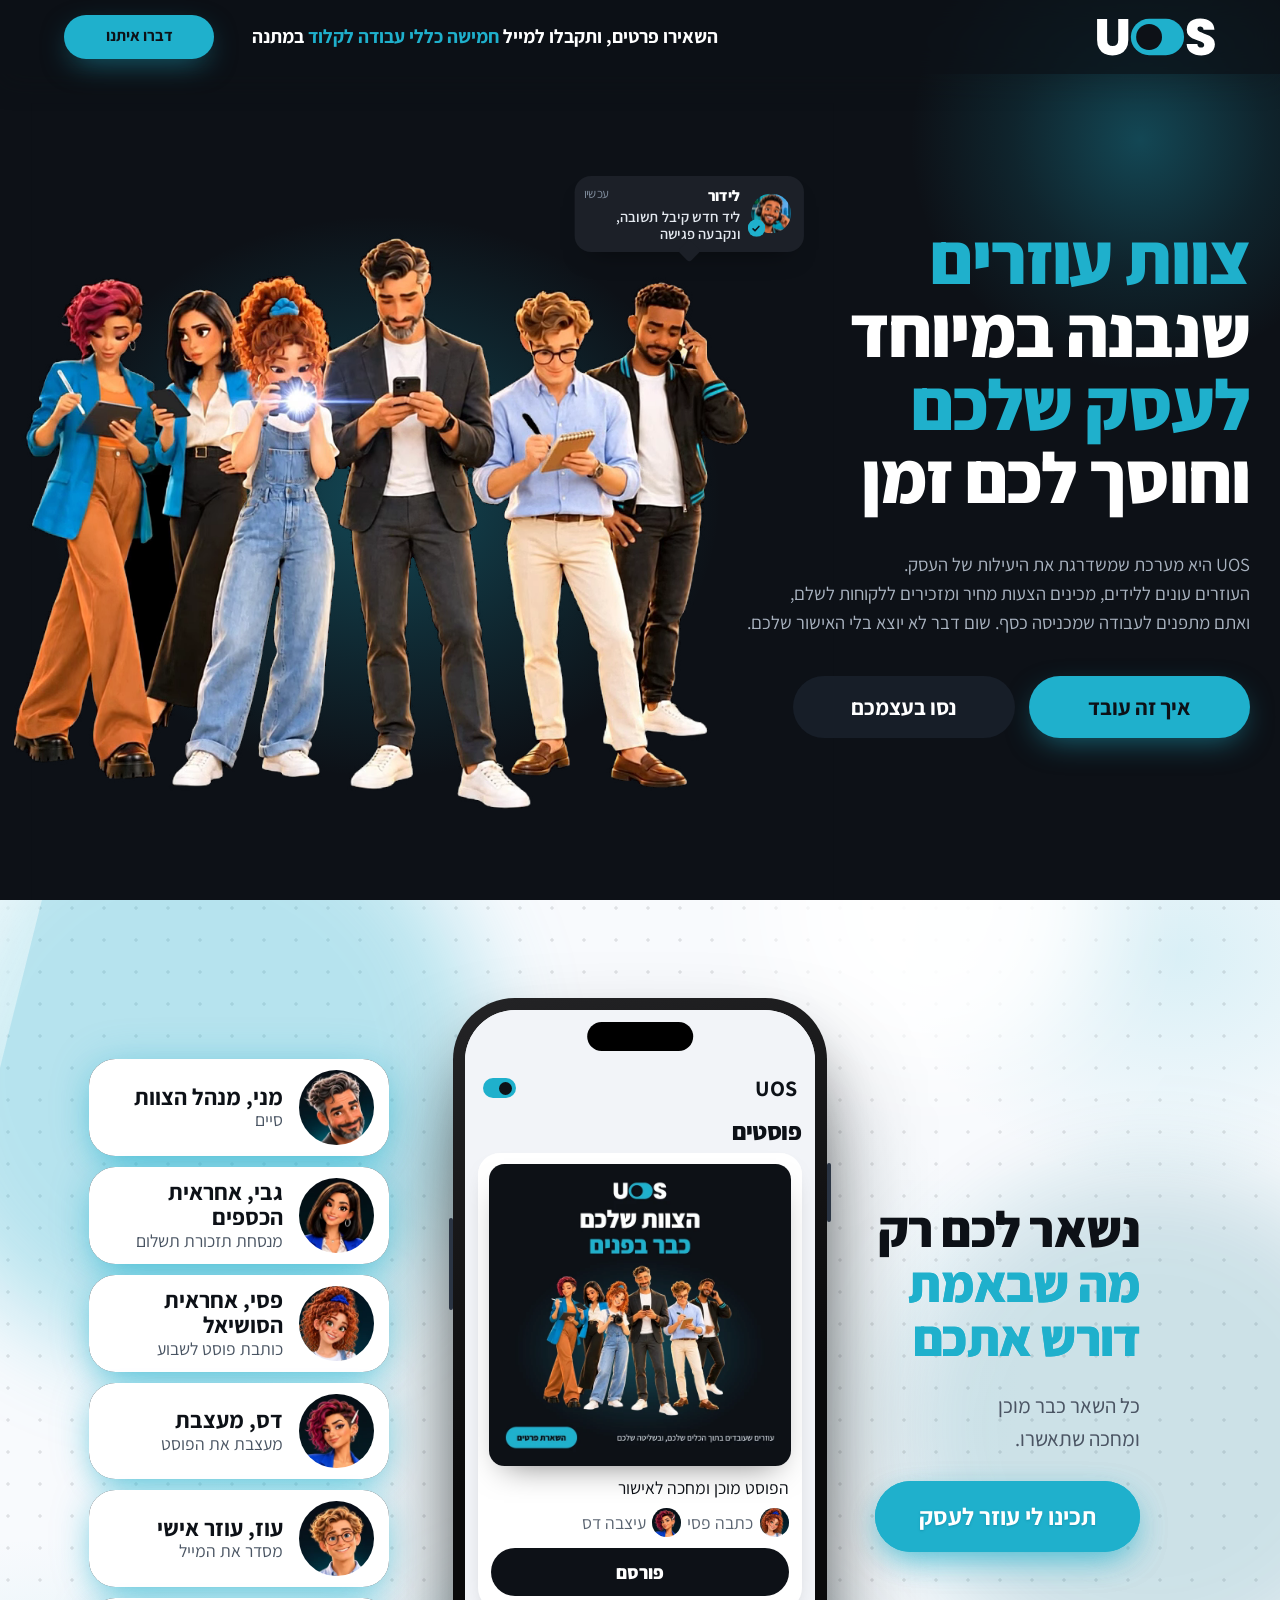
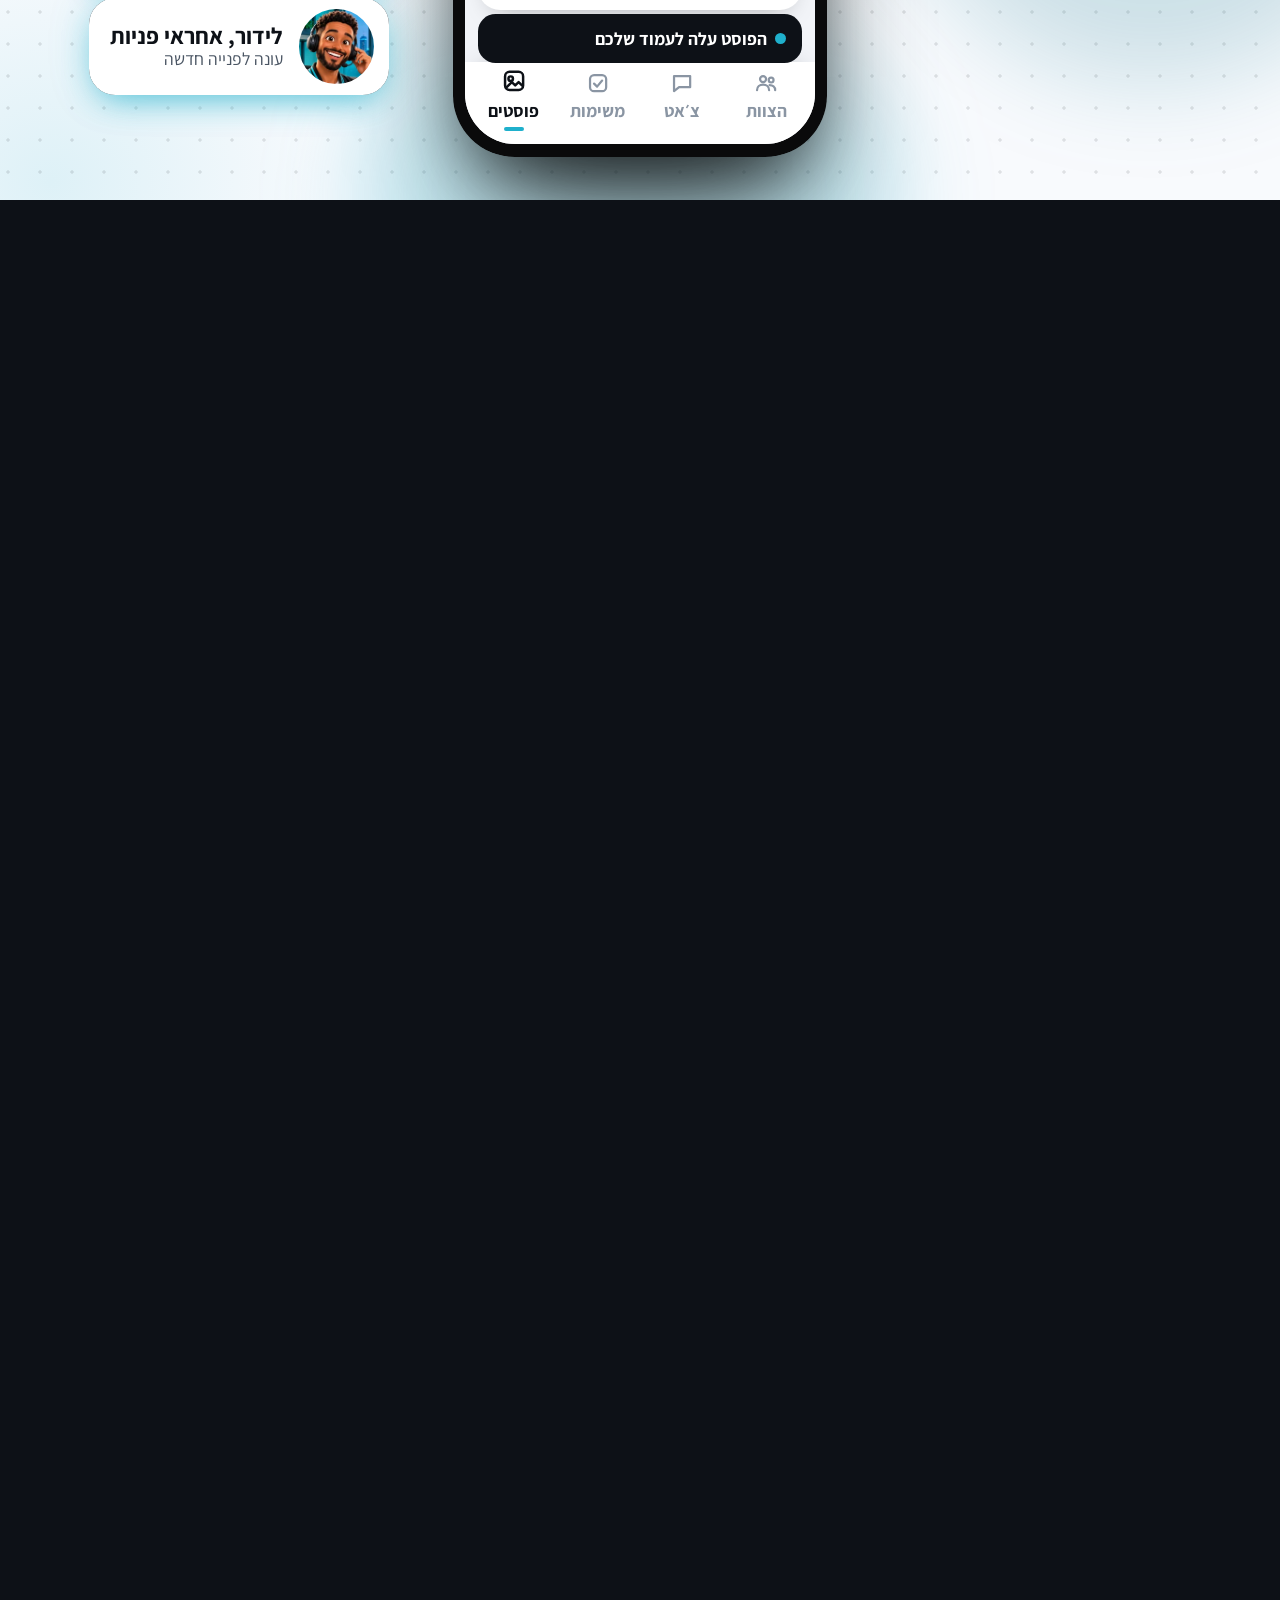
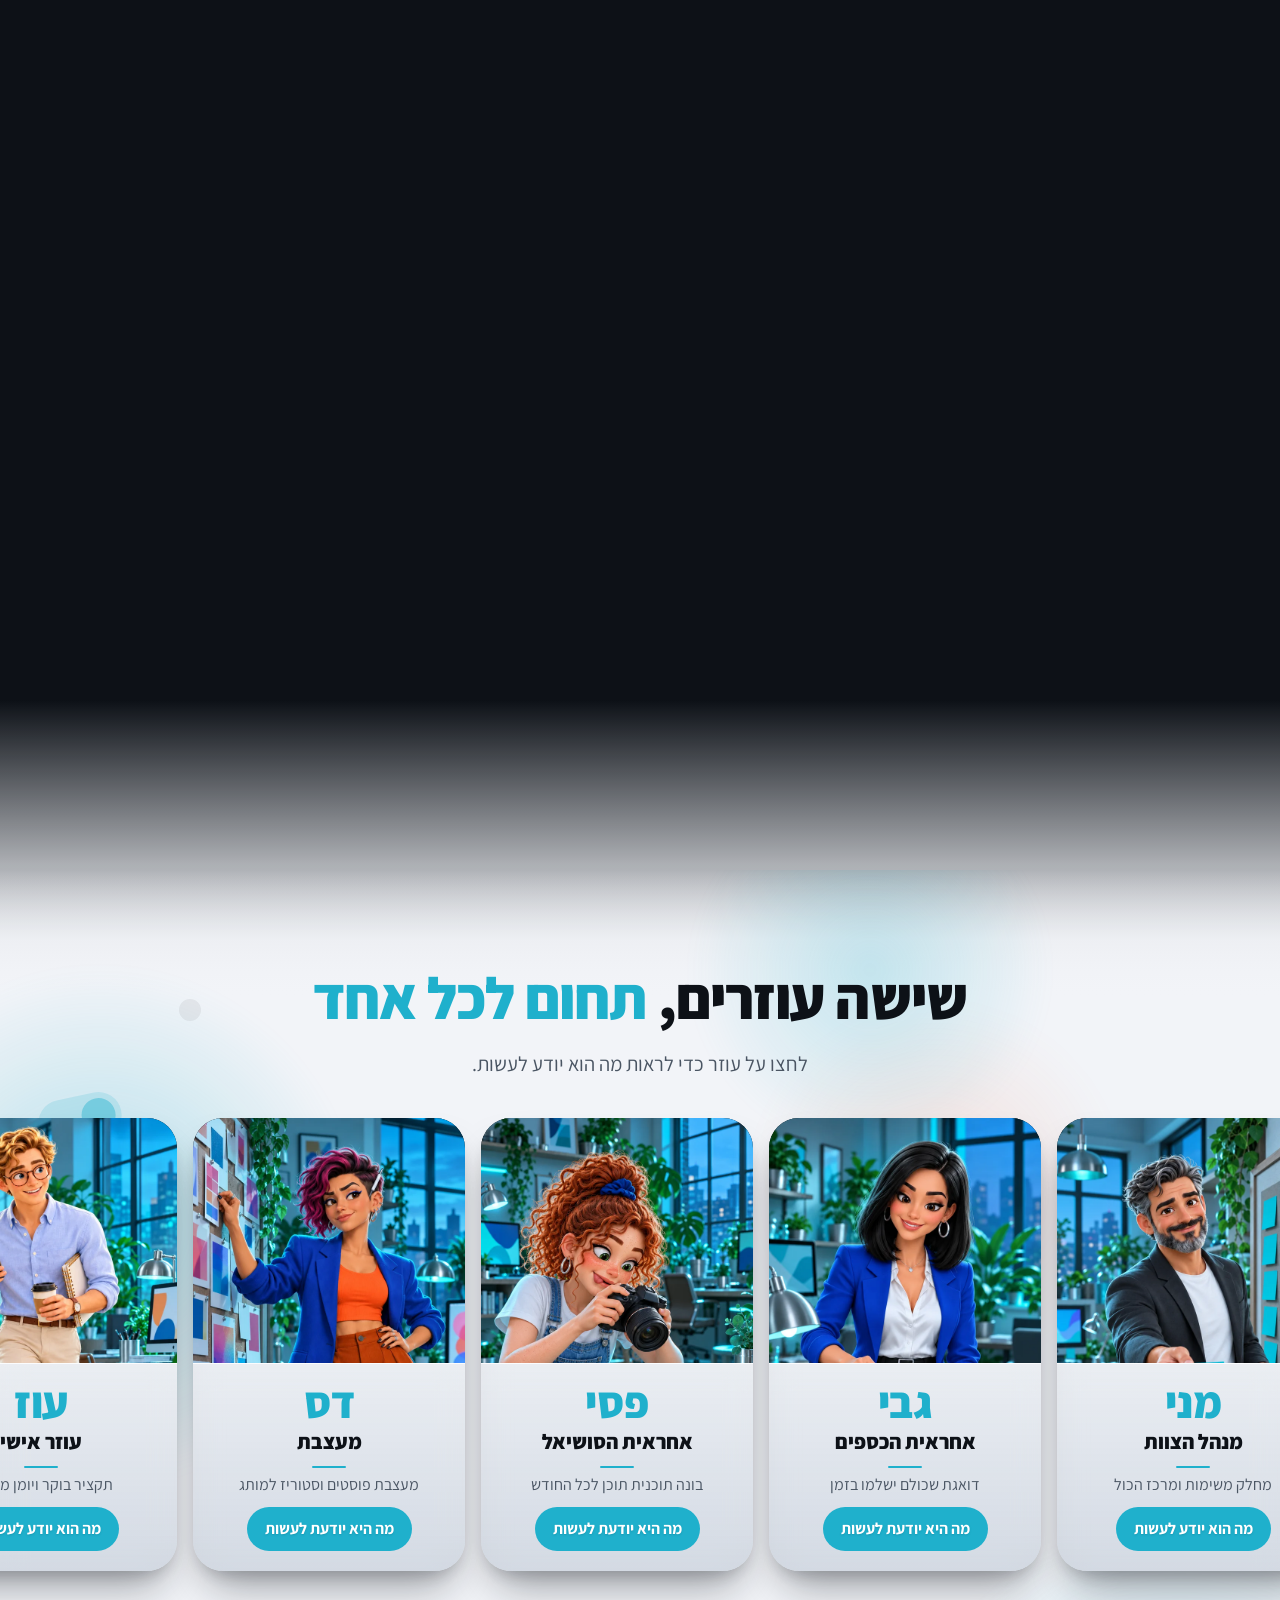
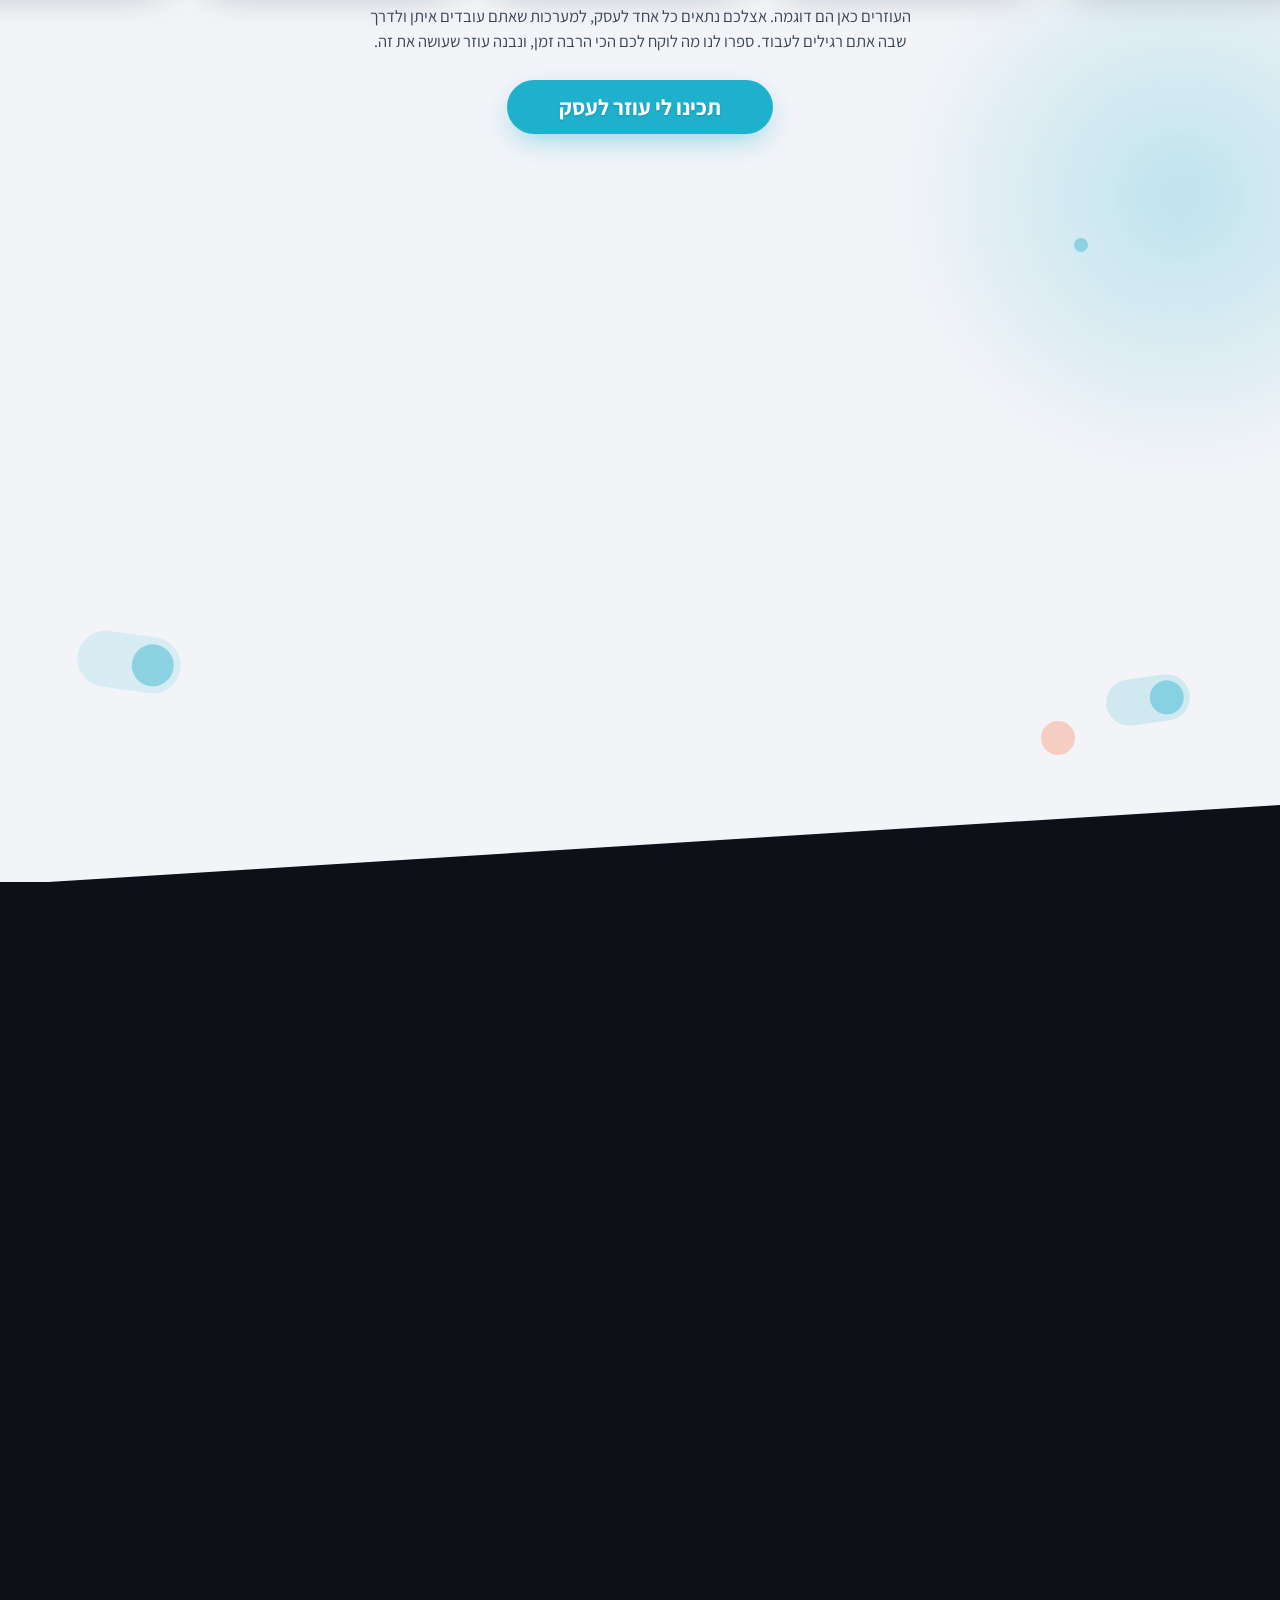
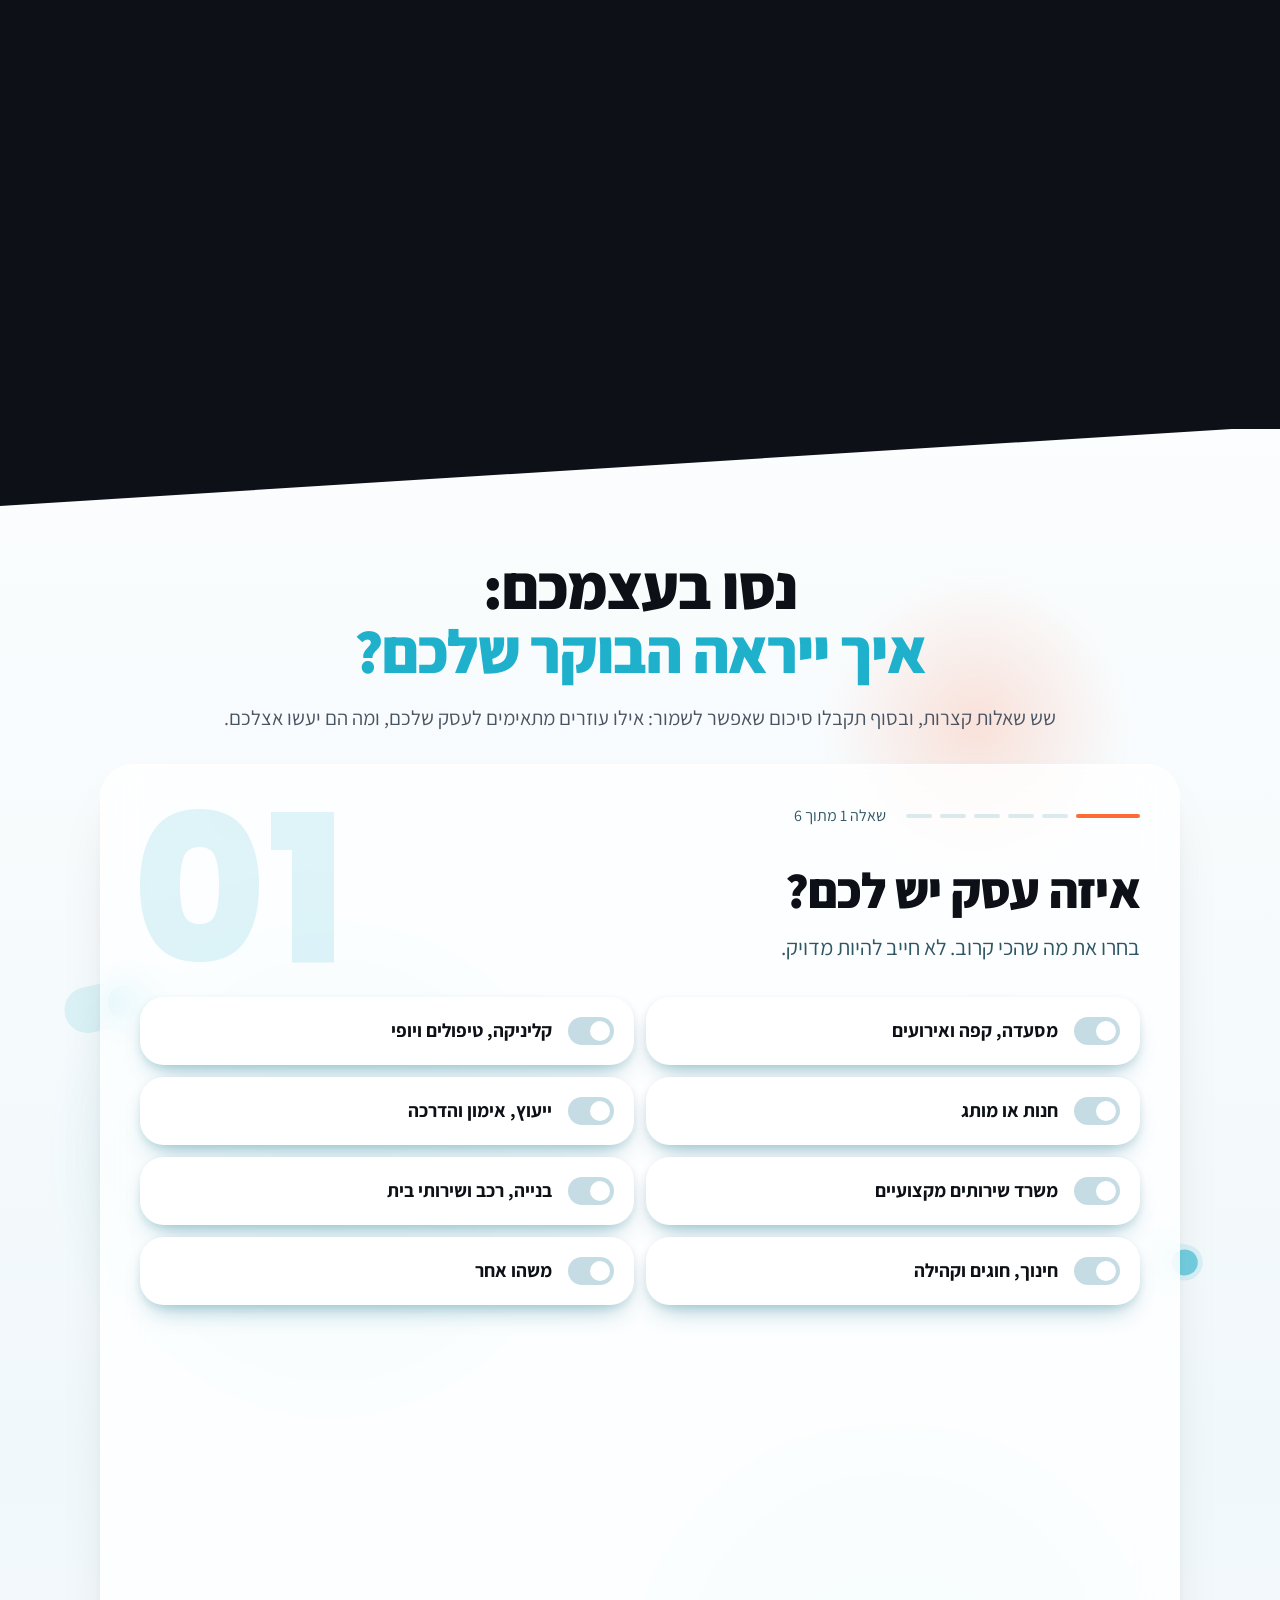
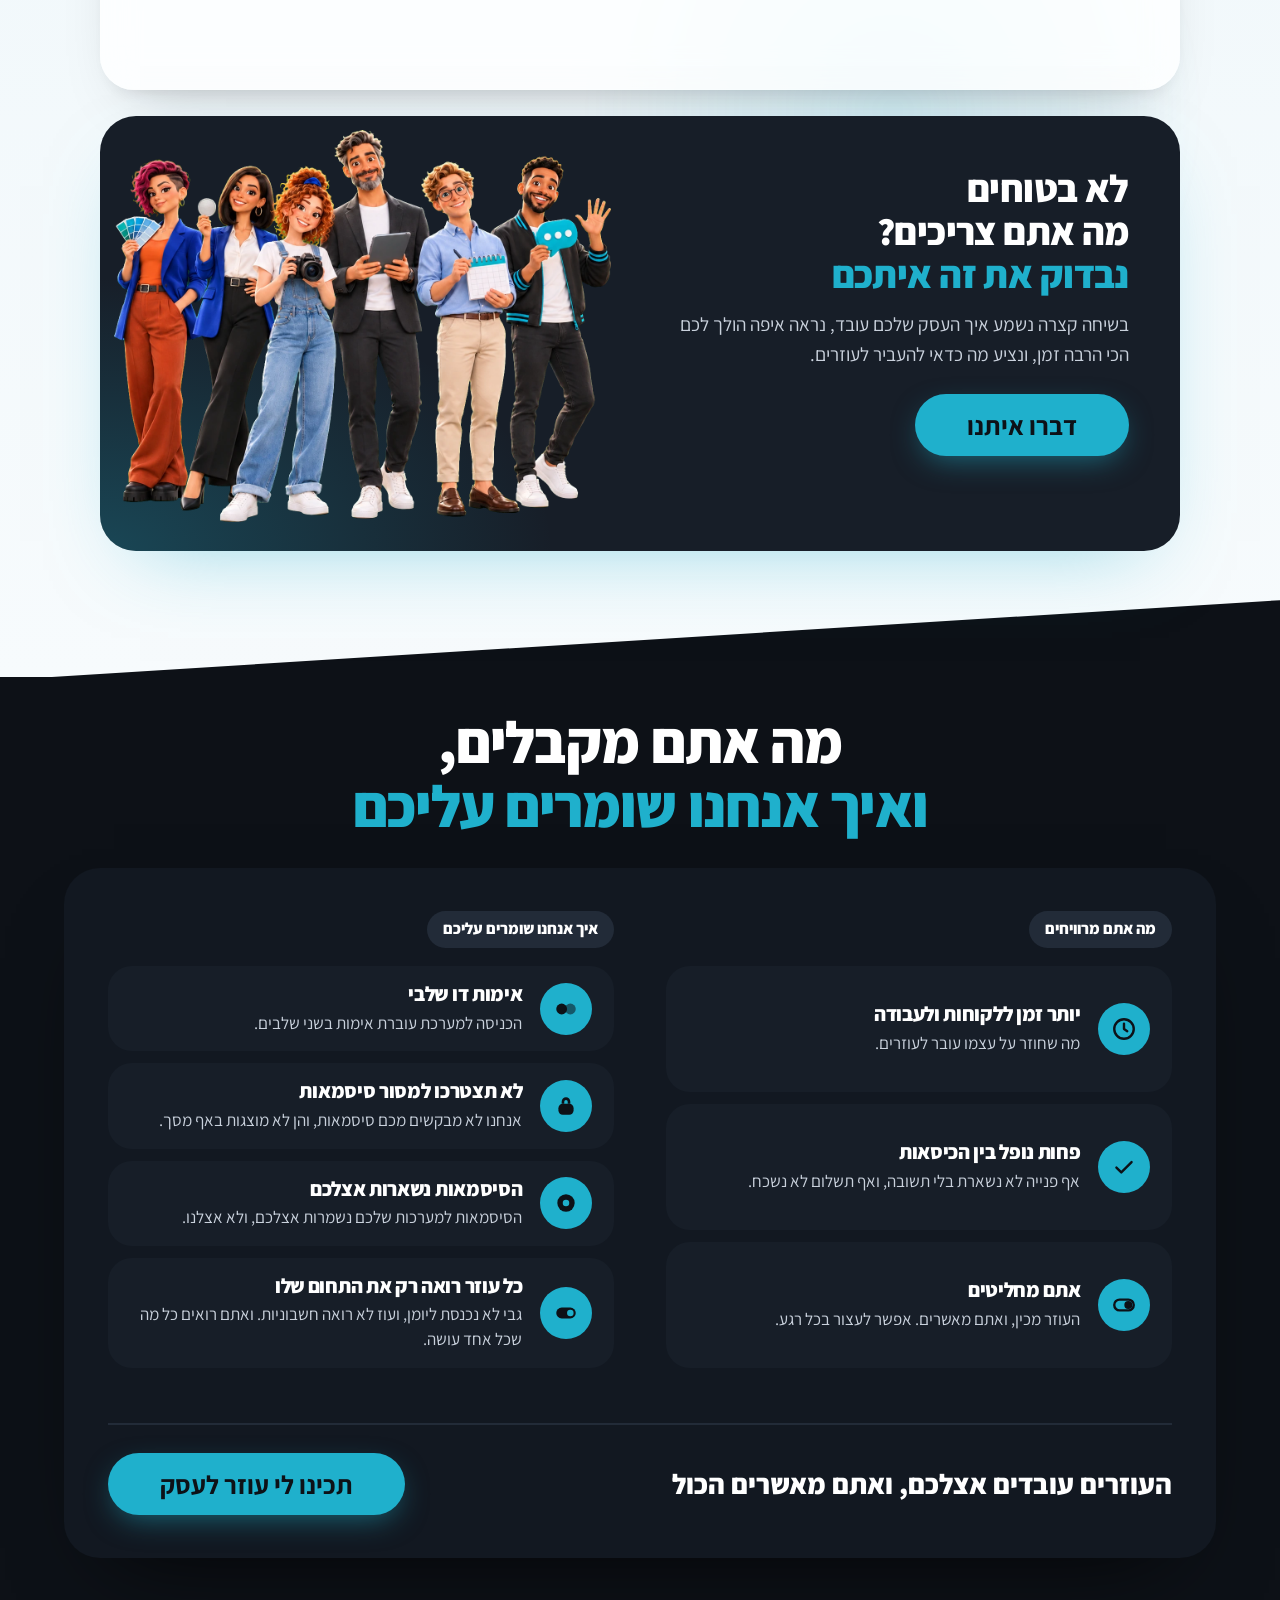
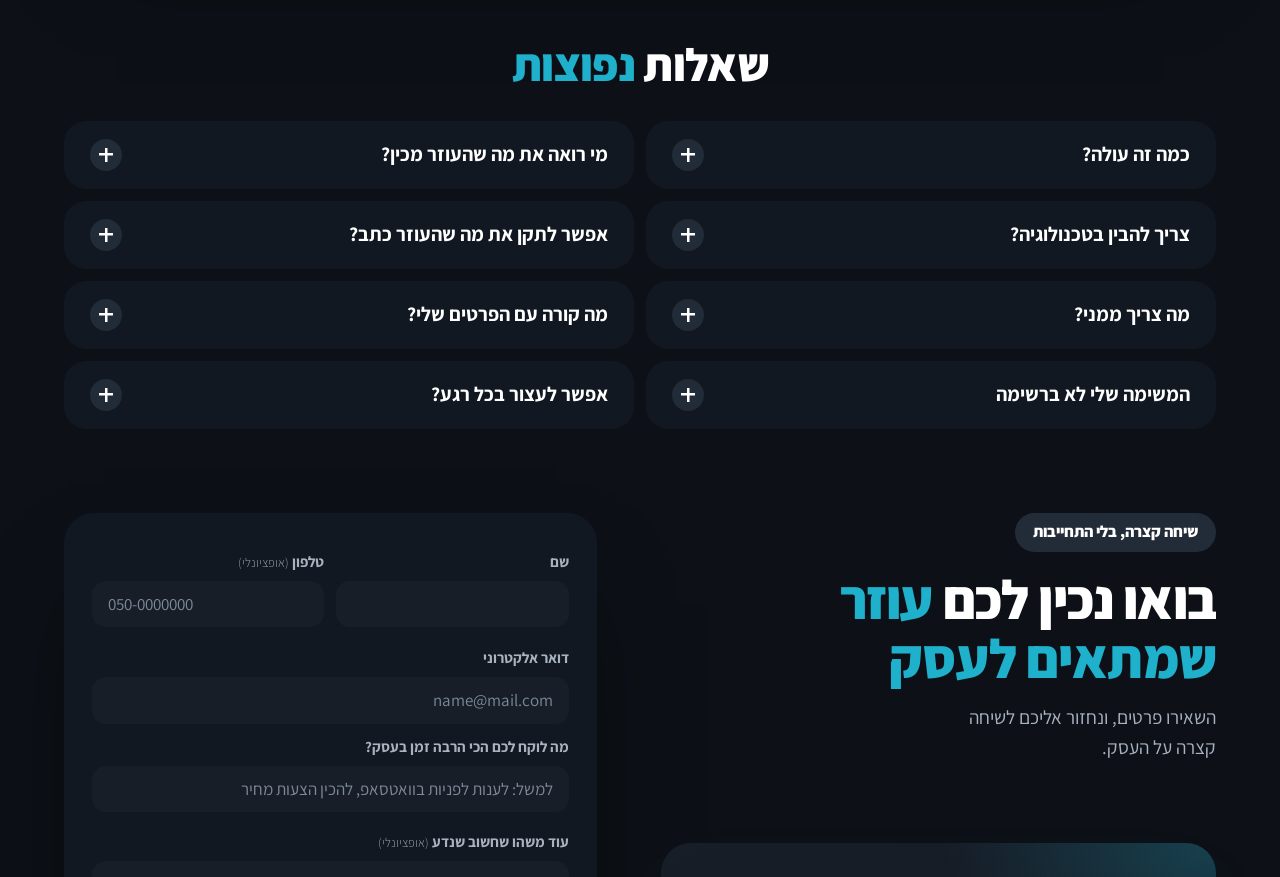
==== commit 8d8d2ed5: "UOS: הסרת הקו השחור לרוחב המסך בתפר שמעל "שישה עוזרים" הצל הפנימי מ-0e75915 צייר שני פיקסלים כהים גם" ====
--- a/index.html
+++ b/index.html
@@ -1135,6 +1135,8 @@
 #quiz{background:linear-gradient(180deg,#FBFDFE 0%,#F1F8FB 55%,#F7FBFD 100%)!important}
 /* ספארי באייפון השאיר שורה בהירה בקצה של סקשן בהיר, כי המשולש הכהה נחתך בדיוק על הקצה. שני פיקסלים כהים בקצוות סוגרים את התפר */
 #quiz,#team{box-shadow:inset 0 2px 0 var(--bk),inset 0 -2px 0 var(--bk)}
+/* הקצה העליון של סקשן הצוות בהיר בכל רוחב (במחשב הוא עולה על סוף סקשן היום, ובנייד המשולש העליון כבוי), ולכן שם שני הפיקסלים הכהים הם קו שחור לרוחב המסך. נשאר רק הקצה התחתון, שיושב על המשולש הכהה */
+#team{box-shadow:inset 0 -2px 0 var(--bk)}
 #quiz .qdeco .qb.b1{background:radial-gradient(closest-side,rgba(31,176,204,.2),rgba(31,176,204,0))!important}
 #quiz .qdeco .qb.b2{background:radial-gradient(closest-side,rgba(31,176,204,.14),rgba(31,176,204,0))!important}
 #quiz .qdeco .qb.b3{background:radial-gradient(closest-side,rgba(255,107,53,.18),rgba(255,107,53,0))!important}
